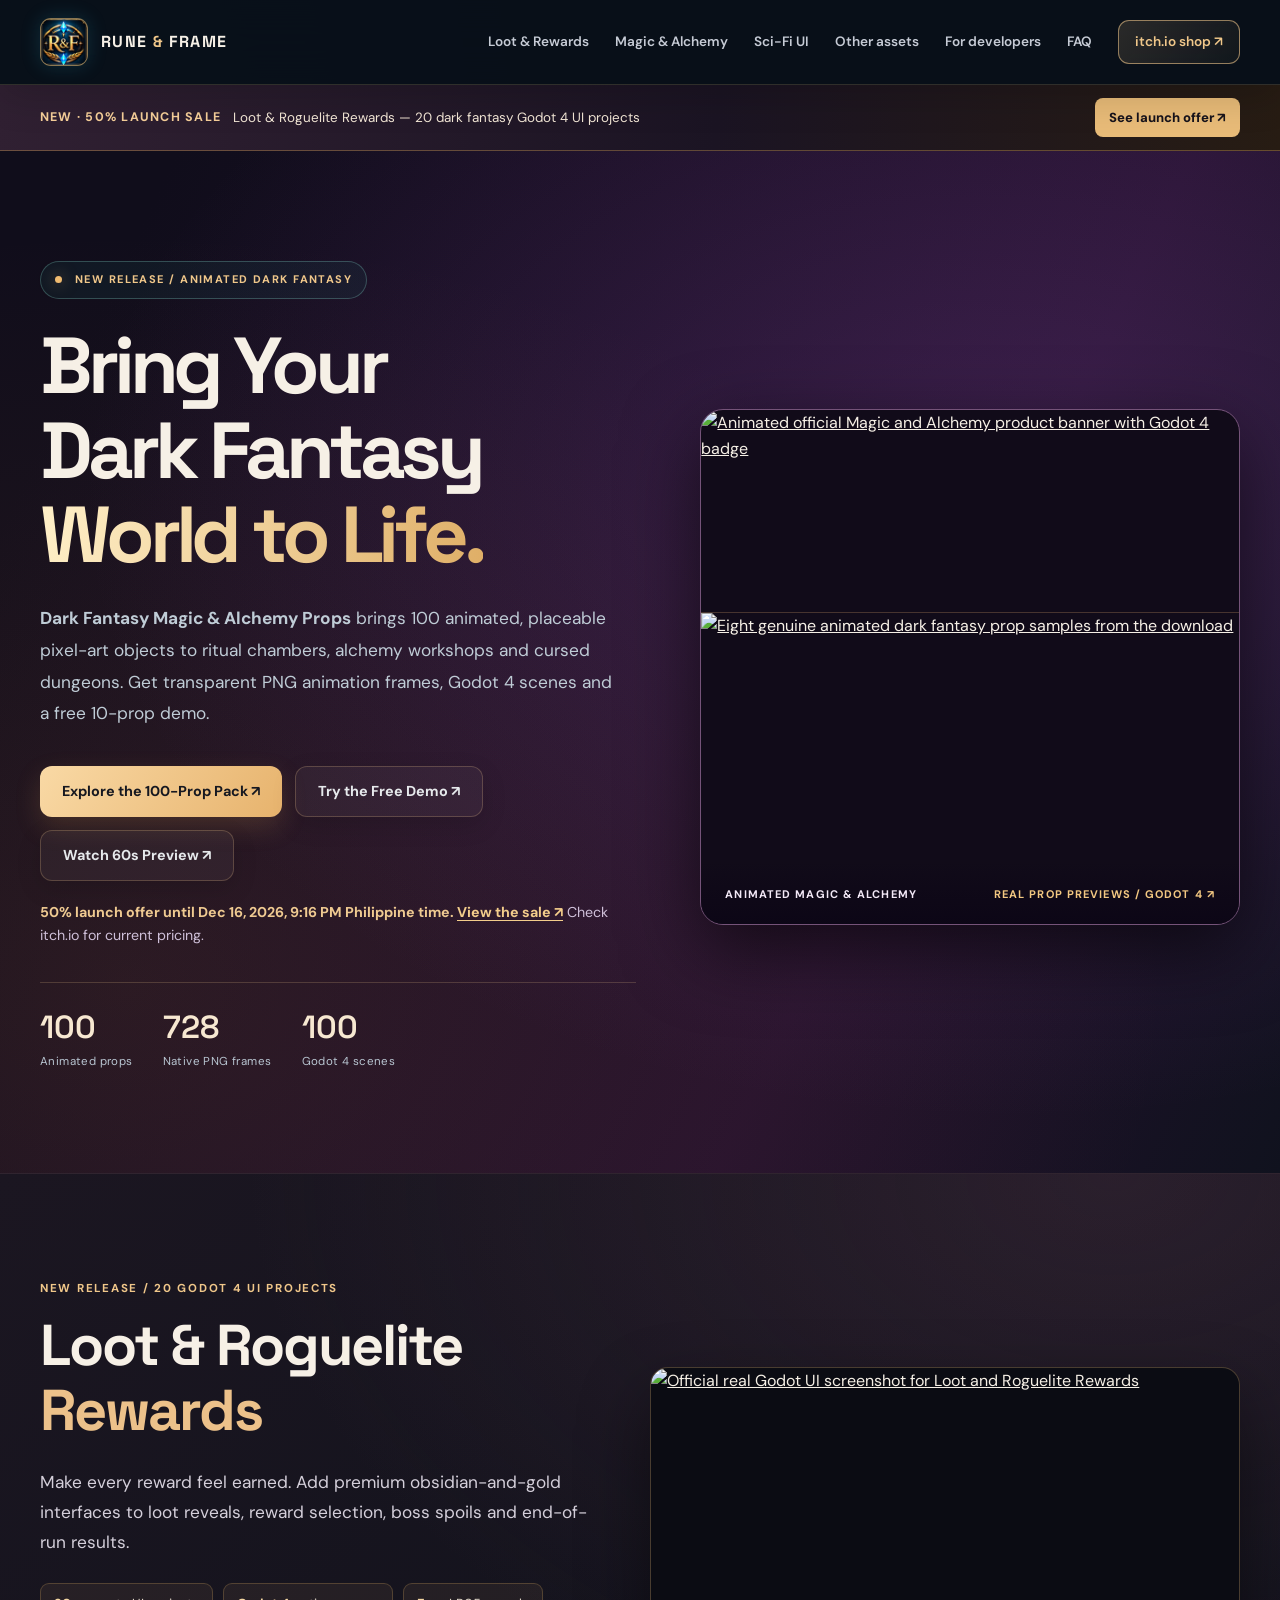
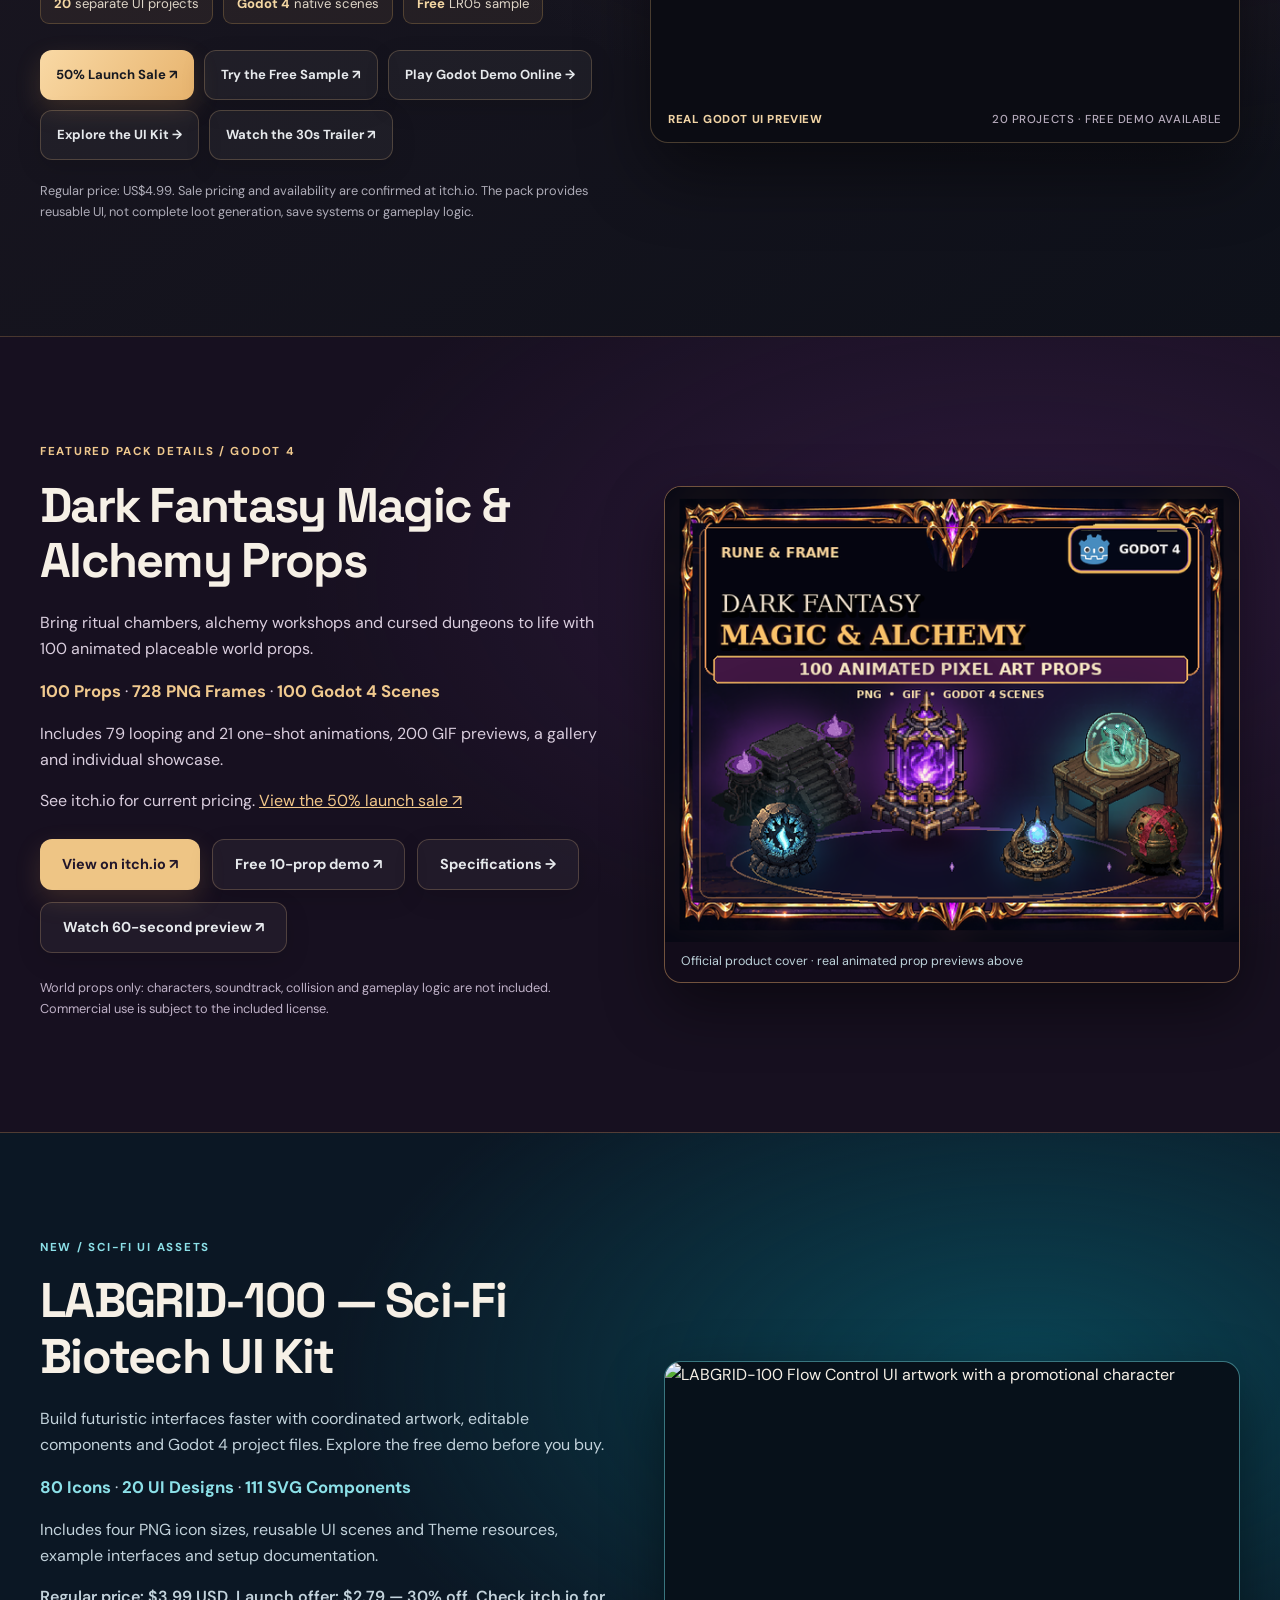
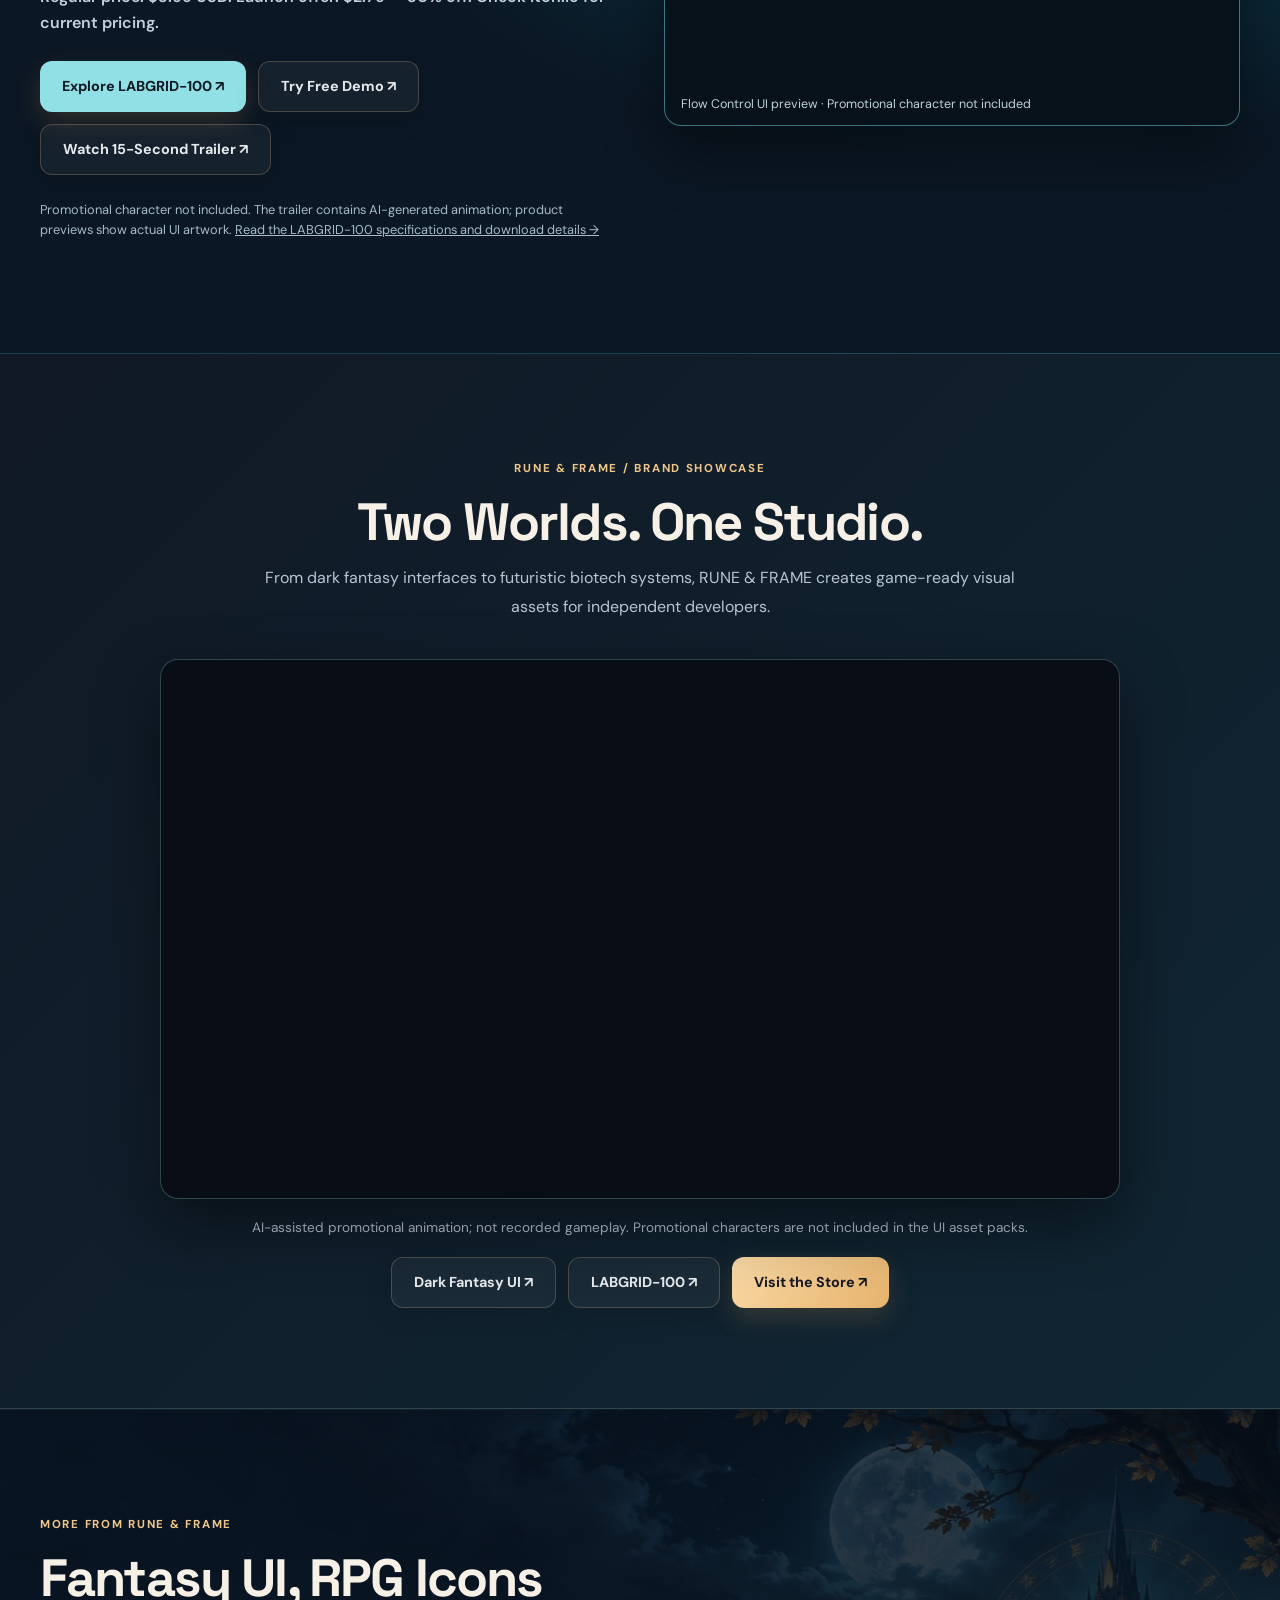
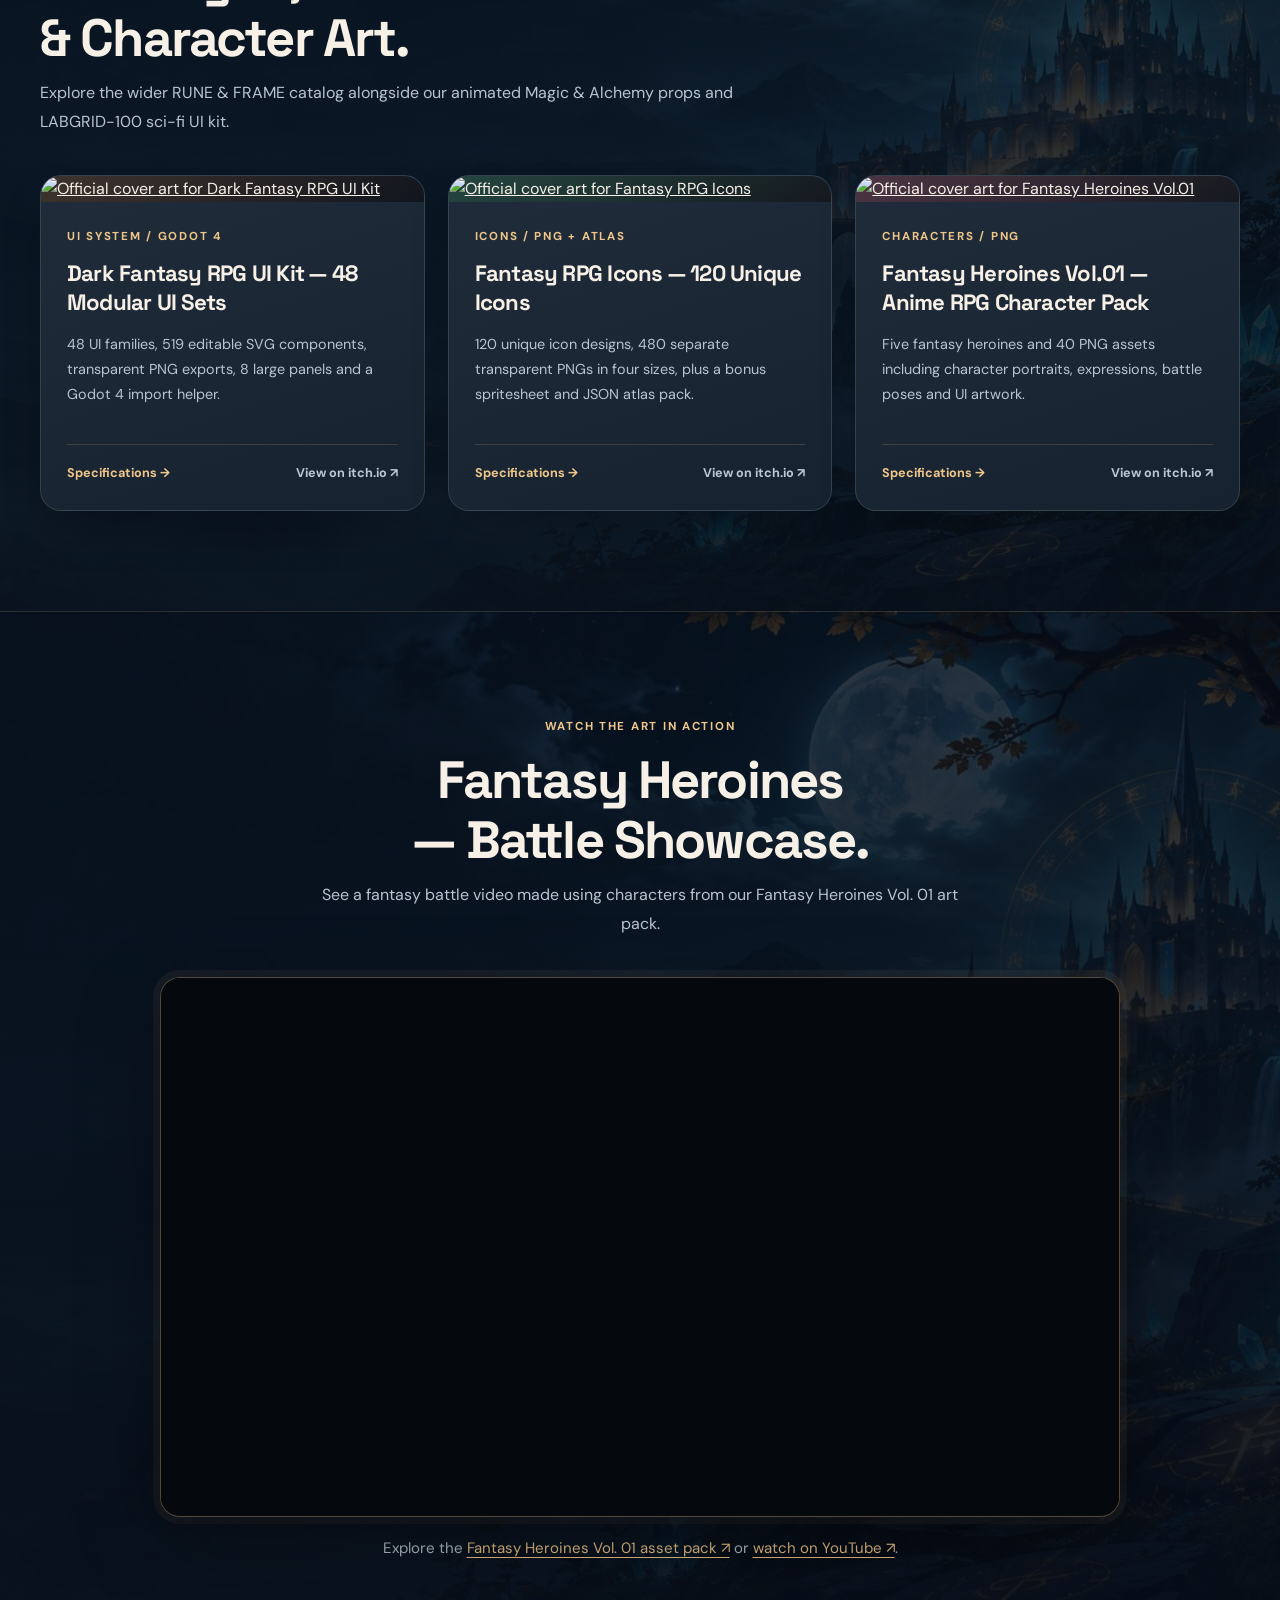
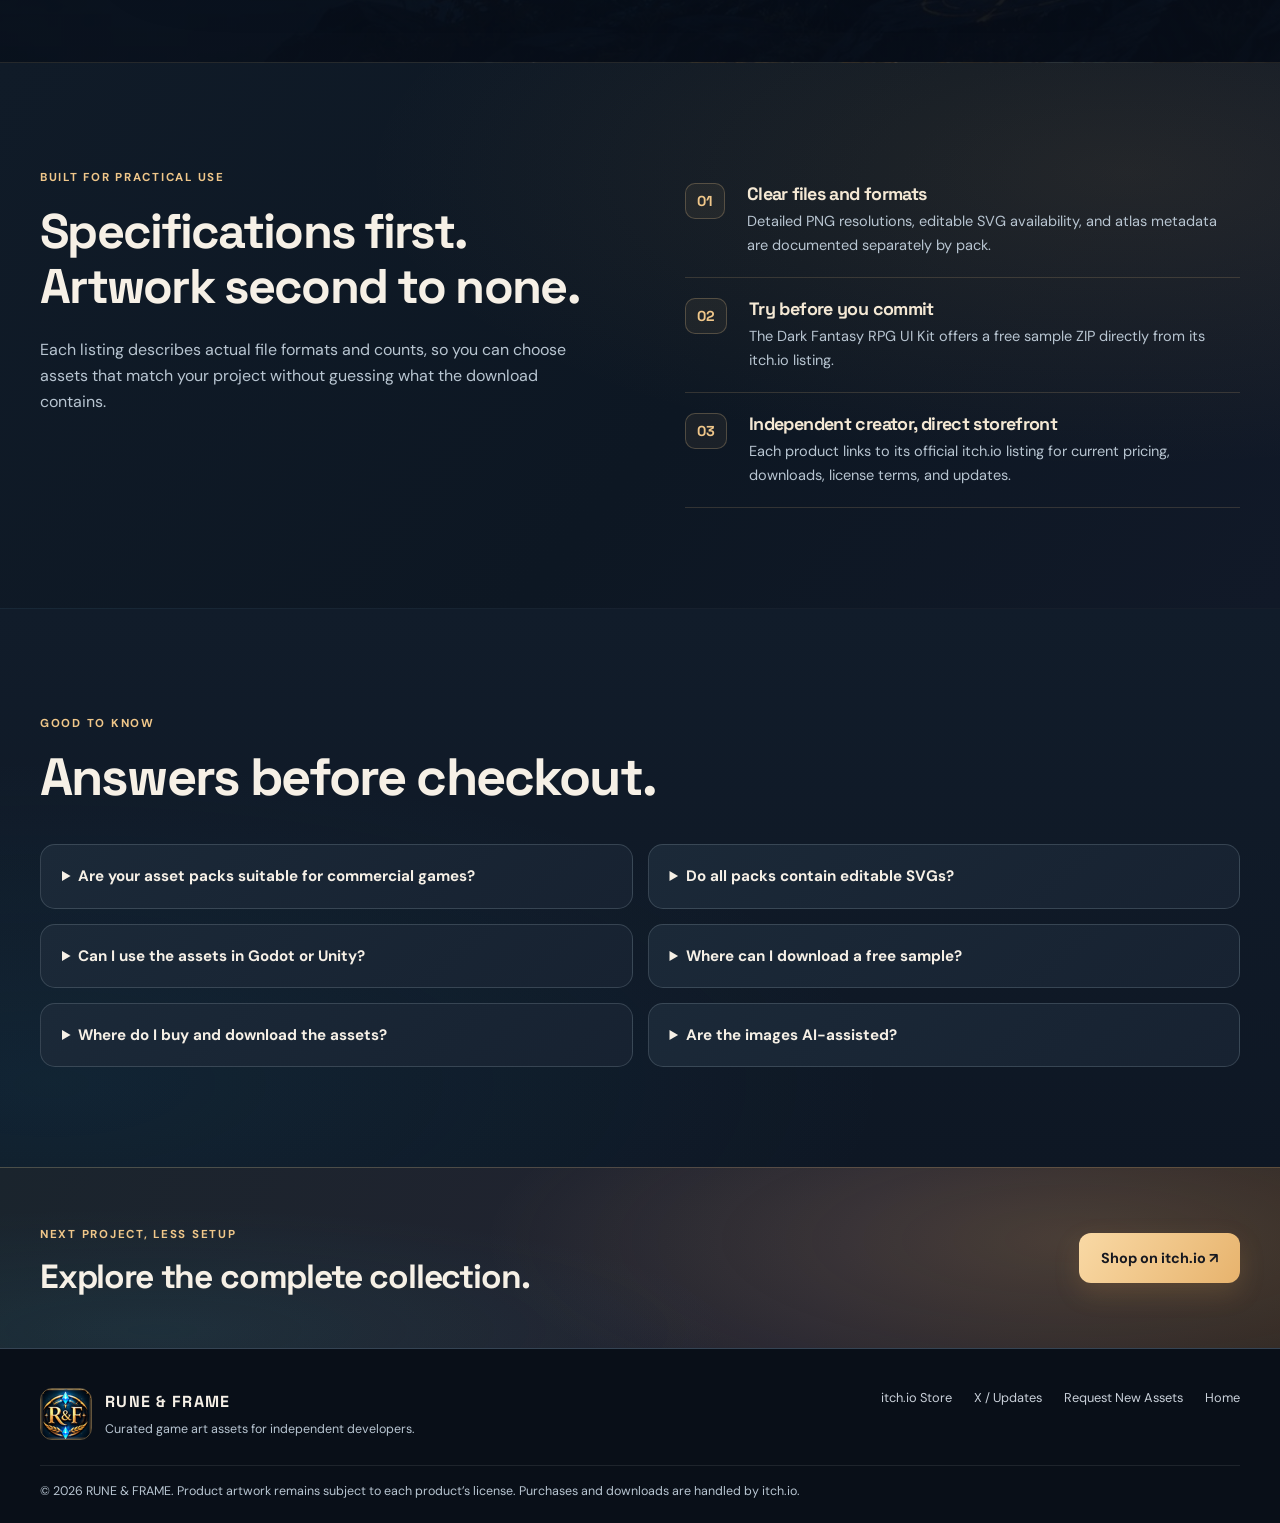
==== index.html @ 322dc7cd "Add playable LR05 Godot web demo CTA to brand homepage" ====
<!doctype html><html lang="en"><head><meta charset="utf-8"><meta name="viewport" content="width=device-width,initial-scale=1"><meta name="theme-color" content="#10131b"><meta name="color-scheme" content="dark"><title>Animated Dark Fantasy Props &amp; Game Assets | RUNE &amp; FRAME</title><meta name="description" content="Explore 100 animated dark fantasy props, Godot 4 scenes, sci-fi UI, RPG icons and character art from RUNE &amp; FRAME."><meta name="robots" content="index,follow,max-image-preview:large"><link rel="canonical" href="https://s902901126-sudo.github.io/rune-and-frame-site/"><link rel="icon" href="assets/rune-frame-brand-logo.png" type="image/png"><meta property="og:type" content="website"><meta property="og:site_name" content="RUNE &amp; FRAME"><meta property="og:title" content="Animated Dark Fantasy Props &amp; Game Assets | RUNE &amp; FRAME"><meta property="og:description" content="Explore 100 animated dark fantasy props, Godot 4 scenes, sci-fi UI, RPG icons and character art from RUNE &amp; FRAME."><meta property="og:url" content="https://s902901126-sudo.github.io/rune-and-frame-site/"><meta property="og:image" content="https://s902901126-sudo.github.io/rune-and-frame-site/assets/dfma100-cover.png"><meta name="twitter:card" content="summary_large_image"><link rel="stylesheet" href="style.css?v=20261113-labgrid-v7"><script type="application/ld+json">{"@context":"https://schema.org","@type":"CollectionPage","name":"RUNE & FRAME — Game Assets for Indie Developers","url":"https://s902901126-sudo.github.io/rune-and-frame-site/","description":"Animated dark fantasy props, sci-fi and fantasy UI, RPG icons and character art for indie game developers.","mainEntity":{"@type":"ItemList","itemListElement":[{"@type":"ListItem","position":1,"name":"Dark Fantasy Magic & Alchemy Props — 100 Animated Pixel Art Assets","url":"https://andy0327.itch.io/dark-fantasy-magic-alchemy-props"},{"@type":"ListItem","position":2,"name":"LABGRID-100 — Sci-Fi Biotech UI Kit","url":"https://andy0327.itch.io/sci-fi-biotech-ui-kit"},{"@type":"ListItem","position":3,"name":"Dark Fantasy RPG UI Kit — 48 Modular UI Sets","url":"https://andy0327.itch.io/dark-fantasy-rpg-ui-kit"},{"@type":"ListItem","position":4,"name":"Fantasy RPG Icons — 120 Unique Icons","url":"https://andy0327.itch.io/fantasy-rpg-120-icons"},{"@type":"ListItem","position":5,"name":"Fantasy Heroines Vol.01 — Anime RPG Character Pack","url":"https://andy0327.itch.io/fantasy-heroines-vol-01"},{"@type":"ListItem","position":6,"name":"Loot & Roguelite Rewards — Native Godot 4 UI Kit","url":"https://andy0327.itch.io/loot-roguelite-rewards"}]},"publisher":{"@type":"Organization","name":"RUNE & FRAME","url":"https://andy0327.itch.io/"}}</script><style>
/* RUNE FRAME MOBILE AND ILLUSTRATION INLINE PATCH V6 */
.hero{background-image:linear-gradient(90deg,rgba(6,12,22,.67),rgba(6,12,22,.32) 65%,rgba(6,12,22,.08)),url("assets/fantasy-castle-hero.jpg")!important;background-position:center center!important;background-size:cover!important;background-repeat:no-repeat!important}
.hero::before,.hero::after{display:none!important}
.products{background-image:linear-gradient(180deg,rgba(8,16,27,.80),rgba(8,16,27,.91)),url("assets/fantasy-castle-hero.jpg")!important;background-position:70% center!important;background-size:cover!important}
.showcase{background-image:linear-gradient(180deg,rgba(7,13,24,.81),rgba(7,13,24,.94)),url("assets/fantasy-castle-hero.jpg")!important;background-size:cover!important}
.hero-art{min-height:0!important}
.hero-art img{width:100%!important;height:auto!important;object-fit:contain!important;aspect-ratio:3/1!important}
.product-visual{aspect-ratio:auto!important}
.product-visual img{width:100%!important;height:auto!important;aspect-ratio:auto!important;object-fit:contain!important}
.product-card:hover .product-visual img{transform:none!important}
@media (max-width:1100px),(hover:none) and (pointer:coarse){
 .hero-grid,.utility-grid,.product-hero{grid-template-columns:minmax(0,1fr)!important}
 .product-grid{grid-template-columns:minmax(0,1fr)!important;max-width:750px;margin-inline:auto}
 .product-card:last-child{grid-column:auto!important}
 .hero-art{width:100%;max-width:750px;justify-self:center}
 .hero{padding:52px 0 65px!important;min-height:0!important;background-image:linear-gradient(180deg,rgba(6,12,22,.39),rgba(6,12,22,.75)),url("assets/fantasy-castle-hero.jpg")!important;background-position:68% 35%!important}
 .hero h1{font-size:clamp(2.6rem,7vw,4rem)!important}
 .hero-art img{height:auto!important}
 .topbar-inner{flex-direction:column;align-items:stretch;gap:10px;min-height:0;padding:12px 0}
 .topbar nav{display:flex;flex-wrap:wrap;justify-content:flex-start;gap:8px 14px}
 .section{padding:66px 0!important}
 .faq-grid{grid-template-columns:1fr!important}
 .product-visual img{height:auto!important}
}
@media(max-width:500px){
 .hero h1{font-size:clamp(2.4rem,10vw,3.4rem)!important}
 .hero-actions .btn{flex:1 1 100%}
 .hero-numbers{flex-wrap:wrap;gap:15px}
 .hero-art-caption{font-size:.59rem;padding:12px}
}

/* LABGRID-100 launch showcase */
.labgrid{background:radial-gradient(ellipse at 80% 30%,#0a4555 0,transparent 48%),#0b1724;border-bottom:1px solid #45c6d33b}.labgrid-grid{display:grid;grid-template-columns:minmax(0,1fr) minmax(0,1fr);align-items:center;gap:48px}.labgrid h2{margin:15px 0 22px}.labgrid p{color:#c2d2db}.labgrid .eyebrow,.labgrid-stats strong{color:#8ce0e8}.labgrid-stats{font-size:1.05rem}.labgrid-actions{display:flex;gap:12px;flex-wrap:wrap;margin:25px 0}.labgrid .primary{background:#91e0e6;color:#0b1821}.labgrid-art{margin:0;border:1px solid #60d6e05c;border-radius:17px;overflow:hidden;background:#07111a;box-shadow:0 24px 60px #0007}.labgrid-art img{width:100%;height:auto}.labgrid-art figcaption{padding:10px 16px;color:#bdd2da;font-size:.78rem}.labgrid .labgrid-note{font-size:.8rem;color:#a5bbc6}.labgrid-price{font-weight:600}@media(max-width:800px){.labgrid-grid{grid-template-columns:minmax(0,1fr);gap:25px}.labgrid-actions .btn{flex:1 1 190px}}


.brand-trailer{background:linear-gradient(135deg,#101925,#102633);border-bottom:1px solid rgba(140,224,210,.22)}.brand-trailer .section-heading{margin-left:auto;margin-right:auto;text-align:center}.brand-trailer-video{position:relative;max-width:960px;margin:auto;aspect-ratio:16/9;background:#080d16;border:1px solid #81cbd04d;border-radius:18px;overflow:hidden;box-shadow:0 24px 65px #0007}.brand-trailer-video iframe{position:absolute;inset:0;width:100%;height:100%;border:0}.brand-trailer-note{color:var(--muted);font-size:.85rem;text-align:center;margin:18px auto}.brand-trailer-links{display:flex;flex-wrap:wrap;justify-content:center;gap:12px}@media(max-width:500px){.brand-trailer-links .btn{flex:1 1 100%}}

/* DFMA100 FEATURED HERO – use verified, animated product imagery; keep LABGRID section intact. */
.hero.hero-magic{background-color:#150e22!important;background-image:radial-gradient(ellipse at 79% 34%,rgba(140,77,174,.25),transparent 65%),radial-gradient(ellipse at 10% 82%,rgba(164,94,45,.15),transparent 64%),linear-gradient(115deg,#100d1b 10%,#24112e 68%,#10121e)!important;background-size:auto!important;background-position:center!important}
.hero.hero-magic .hero-kicker{color:#f0c78a;letter-spacing:.13em}
.hero.hero-magic .status-dot{background:#f0bb70;box-shadow:0 0 15px #edb46d8c}
.hero.hero-magic h1 span{color:#f2c990;background:linear-gradient(100deg,#fff0c9,#dfae66);-webkit-background-clip:text;background-clip:text;-webkit-text-fill-color:transparent}
.hero.hero-magic .hero-art{background:#110b19;border-color:#755379;min-height:0!important;box-shadow:0 25px 75px #0009}
.hero.hero-magic .hero-art img{width:100%!important;height:auto!important;object-fit:contain!important;display:block}
.hero.hero-magic .hero-art-stack{display:flex;flex-direction:column}
.hero.hero-magic .hero-art img.hero-banner{aspect-ratio:8/3!important}
.hero.hero-magic .hero-art img.hero-real-sample{aspect-ratio:1440/835!important;border-top:1px solid rgba(231,175,112,.25)}
.hero.hero-magic .hero-art-caption{background:linear-gradient(transparent,rgba(12,6,22,.94));color:#f3e9f7}
.hero.hero-magic .hero-art-caption span{color:#f3c882}
.hero.hero-magic .hero-numbers strong{color:#f7e8d1}
.hero.hero-magic .hero-sale-line{font-size:.89rem;color:#cfc0d9;line-height:1.6;margin-top:-10px}
.hero.hero-magic .hero-sale-line a{color:#f3cd8b;text-underline-offset:3px}
.dfma-sale-highlight{color:#efca91;font-weight:700}
[data-dfma-sale][hidden]{display:none!important}
#magic-alchemy{background:radial-gradient(ellipse at 80% 30%,rgba(99,46,128,.28),transparent 50%),#171020;border-bottom:1px solid rgba(213,161,98,.3)}
#magic-alchemy .eyebrow,#magic-alchemy .labgrid-stats strong{color:#f0c98e}
#magic-alchemy p{color:#d9cddd}
#magic-alchemy .primary{background:#eec585;color:#21162a}
#magic-alchemy .labgrid-art{border-color:rgba(221,163,102,.47);background:#120c1a}
#magic-alchemy .labgrid-note{color:#bfb1c7}
#magic-alchemy a:not(.btn){color:#f2c78a}
@media(max-width:500px){.hero.hero-magic .hero-art-caption{display:block;font-size:.62rem}.hero.hero-magic .hero-art-caption span{display:block;margin-top:3px}.hero.hero-magic .hero-sale-line{margin-top:0}}

/* LR launch feature (2026-11-18) — scoped to preserve existing product sections. */
.lr-launch-strip{background:linear-gradient(95deg,#302032,#1b1423 56%,#271c13);border-bottom:1px solid #bc8b5070}
.lr-launch-inner{display:flex;justify-content:space-between;align-items:center;gap:18px;padding-block:13px;color:#f4e8d7}
.lr-launch-inner>div{display:flex;flex-wrap:wrap;align-items:center;gap:12px}
.lr-launch-inner strong{color:#f7d09a;font-size:.78rem;letter-spacing:.1em}
.lr-launch-inner span{font-size:.84rem}
.lr-launch-inner>a{display:inline-flex;white-space:nowrap;text-decoration:none;background:#e8bb78;color:#17131b;font-weight:800;font-size:.82rem;padding:9px 14px;border-radius:8px}
.lr-launch-inner>a:hover{background:#ffd39a}
.lr-feature{background:radial-gradient(ellipse at 87% 0,#56364a55,transparent 55%),linear-gradient(145deg,#1b1621,#0e111a);border-bottom:1px solid #a47a4d55}
.lr-feature-grid{display:grid;grid-template-columns:minmax(0,1fr) minmax(0,1.06fr);gap:54px;align-items:center}
.lr-feature h2{margin:13px 0 23px;font-size:clamp(2.3rem,4.5vw,4.3rem)}
.lr-feature h2 span{color:#ecc18a}
.lr-feature-lead{font-size:1.08rem;max-width:610px;color:#d4cfda;line-height:1.75}
.lr-feature-facts{display:flex;flex-wrap:wrap;gap:10px;margin:25px 0}
.lr-feature-facts span{padding:9px 13px;border:1px solid #bd95554d;background:#e7bb7a12;border-radius:9px;font-size:.82rem;color:#ded5c7}
.lr-feature-facts strong{color:#f4d7a3}
.lr-feature-actions{display:flex;flex-wrap:wrap;gap:10px;margin:26px 0 20px}
.lr-feature-actions .btn{font-size:.82rem;padding:12px 16px}
.lr-feature-note{font-size:.8rem;color:#aeacb8;line-height:1.7}
.lr-feature-visual{margin:0;background:#0b0c13;border-radius:18px;border:1px solid #b491635d;overflow:hidden;box-shadow:0 30px 70px #0007}
.lr-feature-visual a{display:block}
.lr-feature-visual img{width:100%;height:auto;object-fit:contain}
.lr-feature-visual figcaption{display:flex;justify-content:space-between;flex-wrap:wrap;gap:6px;padding:13px 17px;color:#f1d4a5;font-size:.72rem;letter-spacing:.05em;font-weight:800}
.lr-feature-visual figcaption span{color:#b5aabb;font-weight:500}
@media(max-width:900px){.lr-feature-grid{grid-template-columns:minmax(0,1fr);gap:30px}.lr-feature{padding:65px 0}.lr-feature-visual{max-width:760px}.lr-launch-inner{flex-wrap:wrap}.lr-launch-inner>a{margin-left:auto}}
@media(max-width:520px){.lr-feature-actions .btn{flex:1 1 100%}.lr-launch-inner>a{margin-left:0;width:100%;justify-content:center}.lr-feature h2{font-size:clamp(2.2rem,10vw,3.1rem)}}
</style></head><body><a class="skip" href="#main">Skip to content</a><header class="topbar"><div class="shell topbar-inner"><a href="./" class="brand" aria-label="RUNE & FRAME home"><img class="brand-logo" src="assets/rune-frame-brand-logo.png" width="48" height="48" alt="" aria-hidden="true" decoding="async"><span class="brand-name">RUNE <em>&</em> FRAME</span></a><nav aria-label="Main navigation"><a href="#loot-rewards">Loot &amp; Rewards</a><a href="#magic-alchemy">Magic &amp; Alchemy</a><a href="#labgrid">Sci-Fi UI</a><a href="#products">Other assets</a><a href="#why">For developers</a><a href="#faq">FAQ</a><a class="nav-shop" href="https://andy0327.itch.io/" target="_blank" rel="noopener noreferrer">itch.io shop <span aria-hidden="true">↗</span></a></nav></div></header><aside class="lr-launch-strip" aria-label="Loot and Roguelite Rewards launch promotion"><div class="shell lr-launch-inner"><div><strong>NEW · 50% LAUNCH SALE</strong><span>Loot &amp; Roguelite Rewards — 20 dark fantasy Godot 4 UI projects</span></div><a href="https://itch.io/s/220906/loot-roguelite-rewards-50-launch-sale" target="_blank" rel="noopener noreferrer">See launch offer ↗</a></div></aside>
<main id="main"><section class="hero hero-magic" id="featured" aria-labelledby="hero-title"><div class="shell hero-grid"><div class="hero-copy"><div class="hero-kicker"><span class="status-dot"></span> NEW RELEASE / ANIMATED DARK FANTASY</div><h1 id="hero-title">Bring Your Dark Fantasy<br><span>World to Life.</span></h1><p><strong>Dark Fantasy Magic &amp; Alchemy Props</strong> brings 100 animated, placeable pixel-art objects to ritual chambers, alchemy workshops and cursed dungeons. Get transparent PNG animation frames, Godot 4 scenes and a free 10-prop demo.</p><div class="hero-actions"><a class="btn primary" href="https://andy0327.itch.io/dark-fantasy-magic-alchemy-props">Explore the 100-Prop Pack ↗</a><a class="btn ghost" href="https://andy0327.itch.io/dark-fantasy-magic-alchemy-props#demo">Try the Free Demo ↗</a><a class="btn ghost" href="https://www.youtube.com/shorts/tUbl7zFExWA">Watch 60s Preview ↗</a></div><p class="hero-sale-line"><span class="dfma-sale-highlight" data-dfma-sale hidden>50% launch offer until Dec 16, 2026, 9:16 PM Philippine time. <a href="https://itch.io/s/218341/dark-fantasy-magic-alchemy-props-50-launch-sale">View the sale ↗</a></span> Check itch.io for current pricing.</p><div class="hero-numbers"><div><strong>100</strong><small>Animated props</small></div><div><strong>728</strong><small>Native PNG frames</small></div><div><strong>100</strong><small>Godot 4 scenes</small></div></div></div><a class="hero-art" href="products/dark-fantasy-magic-alchemy.html" aria-label="See details for Dark Fantasy Magic and Alchemy Props"><div class="hero-magic-art-stack"><img class="hero-banner" src="https://img.itch.zone/aW1nLzMyMzc5MDM2LmdpZg==/original/Y%2FGPe0.gif" width="1600" height="600" alt="Animated official Magic and Alchemy product banner with Godot 4 badge" fetchpriority="high"><img class="hero-real-sample" src="https://img.itch.zone/aW1hZ2UvNTM4MDE3Ni8zMjM3ODk3MS5naWY=/original/5j9Prb.gif" width="1440" height="835" alt="Eight genuine animated dark fantasy prop samples from the download" loading="eager"></div><span class="hero-art-caption">ANIMATED MAGIC &amp; ALCHEMY <span>REAL PROP PREVIEWS / GODOT 4 ↗</span></span></a></div></section>

<section class="section lr-feature" id="loot-rewards" aria-labelledby="lr-title">
<div class="shell lr-feature-grid">
<div class="lr-feature-copy">
<span class="eyebrow">NEW RELEASE / 20 GODOT 4 UI PROJECTS</span>
<h2 id="lr-title">Loot &amp; Roguelite <span>Rewards</span></h2>
<p class="lr-feature-lead">Make every reward feel earned. Add premium obsidian-and-gold interfaces to loot reveals, reward selection, boss spoils and end-of-run results.</p>
<div class="lr-feature-facts"><span><strong>20</strong> separate UI projects</span><span><strong>Godot 4</strong> native scenes</span><span><strong>Free</strong> LR05 sample</span></div>
<div class="lr-feature-actions">
<a class="btn primary" href="https://itch.io/s/220906/loot-roguelite-rewards-50-launch-sale" target="_blank" rel="noopener noreferrer">50% Launch Sale ↗</a>
<a class="btn ghost" href="https://andy0327.itch.io/loot-roguelite-rewards" target="_blank" rel="noopener noreferrer">Try the Free Sample ↗</a><a class="btn ghost" href="demo/loot-roguelite-rewards/" aria-label="Play actual Godot 4 LR05 interactive web demo">Play Godot Demo Online →</a>
<a class="btn ghost" href="products/loot-roguelite-rewards.html">Explore the UI Kit →</a>
<a class="btn ghost" href="https://www.youtube.com/shorts/9wYKs1iqCKk" target="_blank" rel="noopener noreferrer">Watch the 30s Trailer ↗</a>
</div>
<p class="lr-feature-note">Regular price: US$4.99. Sale pricing and availability are confirmed at itch.io. The pack provides reusable UI, not complete loot generation, save systems or gameplay logic.</p>
</div>
<figure class="lr-feature-visual">
<a href="products/loot-roguelite-rewards.html" aria-label="Explore Loot and Roguelite Rewards details">
<img src="https://img.itch.zone/aW1hZ2UvNTM5NDUwNS8zMjQ4NTUyNS5wbmc=/original/UD5GiL.png" width="1280" height="720" loading="lazy" alt="Official real Godot UI screenshot for Loot and Roguelite Rewards">
</a><figcaption>REAL GODOT UI PREVIEW <span>20 PROJECTS · FREE DEMO AVAILABLE</span></figcaption>
</figure>
</div>
</section>
<section class="section labgrid" id="magic-alchemy" aria-labelledby="magic-alchemy-title"><div class="shell labgrid-grid"><div class="labgrid-copy"><span class="eyebrow">FEATURED PACK DETAILS / GODOT 4</span><h2 id="magic-alchemy-title">Dark Fantasy Magic &amp; Alchemy Props</h2><p>Bring ritual chambers, alchemy workshops and cursed dungeons to life with 100 animated placeable world props.</p><p class="labgrid-stats"><strong>100 Props</strong> · <strong>728 PNG Frames</strong> · <strong>100 Godot 4 Scenes</strong></p><p>Includes 79 looping and 21 one-shot animations, 200 GIF previews, a gallery and individual showcase.</p><p>See itch.io for current pricing. <a data-dfma-sale hidden href="https://itch.io/s/218341/dark-fantasy-magic-alchemy-props-50-launch-sale">View the 50% launch sale ↗</a></p><div class="labgrid-actions"><a class="btn primary" href="https://andy0327.itch.io/dark-fantasy-magic-alchemy-props">View on itch.io ↗</a><a class="btn ghost" href="https://andy0327.itch.io/dark-fantasy-magic-alchemy-props#demo">Free 10-prop demo ↗</a><a class="btn ghost" href="products/dark-fantasy-magic-alchemy.html">Specifications →</a><a class="btn ghost" href="https://www.youtube.com/watch?v=tUbl7zFExWA">Watch 60-second preview ↗</a></div><p class="labgrid-note">World props only: characters, soundtrack, collision and gameplay logic are not included. Commercial use is subject to the included license.</p></div><figure class="labgrid-art"><img loading="lazy" src="assets/dfma100-cover.png" width="630" height="500" alt="Official Dark Fantasy Magic and Alchemy Props product cover"><figcaption>Official product cover · real animated prop previews above</figcaption></figure></div></section>

<script>/* DFMA100 50% launch offer ends 2026-12-16 21:16 Asia/Manila. Never show an expired offer. */(function(){if(Date.now()<Date.parse('2026-12-16T13:16:00Z'))document.querySelectorAll('[data-dfma-sale]').forEach(function(el){el.hidden=false;});})();</script>
<section class="section labgrid" id="labgrid" aria-labelledby="labgrid-title"><div class="shell labgrid-grid"><div class="labgrid-copy"><span class="eyebrow">NEW / SCI-FI UI ASSETS</span><h2 id="labgrid-title">LABGRID-100 — Sci-Fi Biotech UI Kit</h2><p>Build futuristic interfaces faster with coordinated artwork, editable components and Godot 4 project files. Explore the free demo before you buy.</p><p class="labgrid-stats"><strong>80 Icons</strong> · <strong>20 UI Designs</strong> · <strong>111 SVG Components</strong></p><p>Includes four PNG icon sizes, reusable UI scenes and Theme resources, example interfaces and setup documentation.</p><p class="labgrid-price">Regular price: $3.99 USD. <span id="labgrid-offer" hidden></span> Check itch.io for current pricing.</p><div class="labgrid-actions"><a class="btn primary" href="https://andy0327.itch.io/sci-fi-biotech-ui-kit" target="_blank" rel="noopener noreferrer">Explore LABGRID-100 ↗</a><a class="btn ghost" href="https://andy0327.itch.io/sci-fi-biotech-ui-kit" target="_blank" rel="noopener noreferrer">Try Free Demo ↗</a><a class="btn ghost" href="https://youtu.be/tesOslS76bw" target="_blank" rel="noopener noreferrer">Watch 15-Second Trailer ↗</a></div><p class="labgrid-note">Promotional character not included. The trailer contains AI-generated animation; product previews show actual UI artwork. <a href="products/sci-fi-biotech-ui.html">Read the LABGRID-100 specifications and download details →</a></p></div><figure class="labgrid-art"><img loading="lazy" src="https://img.itch.zone/aW1hZ2UvNTMzMjkyMy8zMjA5NzAyNi5wbmc=/original/z1xemW.png" alt="LABGRID-100 Flow Control UI artwork with a promotional character" width="1672" height="941"><figcaption>Flow Control UI preview · Promotional character not included</figcaption></figure></div></section>
<script>if(Date.now() >= Date.parse('2026-11-11T00:00:00Z') && Date.now() < Date.parse('2026-12-11T09:30:00Z')){const offer=document.getElementById('labgrid-offer');offer.textContent='Launch offer: $2.79 — 30% off. ';offer.hidden=false;}</script>
<section class="section brand-trailer" id="brand-trailer" aria-labelledby="brand-trailer-title"><div class="shell"><div class="section-heading"><span class="eyebrow">RUNE &amp; FRAME / BRAND SHOWCASE</span><h2 id="brand-trailer-title">Two Worlds. One Studio.</h2><p>From dark fantasy interfaces to futuristic biotech systems, RUNE &amp; FRAME creates game-ready visual assets for independent developers.</p></div><div class="brand-trailer-video"><iframe title="RUNE &amp; FRAME — Fantasy Meets Sci-Fi brand trailer" src="https://www.youtube-nocookie.com/embed/TDL-W3ECDE8" loading="lazy" referrerpolicy="strict-origin-when-cross-origin" allow="accelerometer; autoplay; clipboard-write; encrypted-media; gyroscope; picture-in-picture; web-share" allowfullscreen></iframe></div><p class="brand-trailer-note">AI-assisted promotional animation; not recorded gameplay. Promotional characters are not included in the UI asset packs.</p><div class="brand-trailer-links"><a class="btn ghost" href="https://andy0327.itch.io/dark-fantasy-rpg-ui-kit" target="_blank" rel="noopener noreferrer">Dark Fantasy UI ↗</a><a class="btn ghost" href="https://andy0327.itch.io/sci-fi-biotech-ui-kit" target="_blank" rel="noopener noreferrer">LABGRID-100 ↗</a><a class="btn primary" href="https://andy0327.itch.io/" target="_blank" rel="noopener noreferrer">Visit the Store ↗</a></div></div></section>
<section class="section products" id="products"><div class="shell"><div class="section-heading"><span class="eyebrow">MORE FROM RUNE &amp; FRAME</span><h2>Fantasy UI, RPG Icons &amp; Character Art.</h2><p>Explore the wider RUNE &amp; FRAME catalog alongside our animated Magic &amp; Alchemy props and LABGRID-100 sci-fi UI kit.</p></div><div class="product-grid"><article class="product-card gold"><a class="product-visual" href="products/dark-fantasy-ui.html" aria-label="Read about Dark Fantasy RPG UI Kit"><img loading="lazy" src="https://img.itch.zone/aW1nLzMxODUzMTk3LnBuZw==/original/Rd0Pov.png" alt="Official cover art for Dark Fantasy RPG UI Kit" width="640" height="360"><span class="visual-shine"></span></a><div class="product-text"><span class="eyebrow">UI SYSTEM / GODOT 4</span><h3><a href="products/dark-fantasy-ui.html">Dark Fantasy RPG UI Kit — 48 Modular UI Sets</a></h3><p>48 UI families, 519 editable SVG components, transparent PNG exports, 8 large panels and a Godot 4 import helper.</p><div class="product-actions"><a class="link-action" href="products/dark-fantasy-ui.html">Specifications <span aria-hidden="true">→</span></a><a class="link-secondary" href="https://andy0327.itch.io/dark-fantasy-rpg-ui-kit" target="_blank" rel="noopener noreferrer">View on itch.io ↗</a></div></div></article><article class="product-card teal"><a class="product-visual" href="products/fantasy-rpg-icons.html" aria-label="Read about Fantasy RPG Icons"><img loading="lazy" src="https://img.itch.zone/aW1nLzMxODA0NDY4LnBuZw==/original/d2bNH0.png" alt="Official cover art for Fantasy RPG Icons" width="640" height="360"><span class="visual-shine"></span></a><div class="product-text"><span class="eyebrow">ICONS / PNG + ATLAS</span><h3><a href="products/fantasy-rpg-icons.html">Fantasy RPG Icons — 120 Unique Icons</a></h3><p>120 unique icon designs, 480 separate transparent PNGs in four sizes, plus a bonus spritesheet and JSON atlas pack.</p><div class="product-actions"><a class="link-action" href="products/fantasy-rpg-icons.html">Specifications <span aria-hidden="true">→</span></a><a class="link-secondary" href="https://andy0327.itch.io/fantasy-rpg-120-icons" target="_blank" rel="noopener noreferrer">View on itch.io ↗</a></div></div></article><article class="product-card rose"><a class="product-visual" href="products/fantasy-heroines.html" aria-label="Read about Fantasy Heroines Vol.01"><img loading="lazy" src="https://img.itch.zone/aW1nLzMxOTM4NDEyLmpwZw==/original/Qi82A2.jpg" alt="Official cover art for Fantasy Heroines Vol.01" width="640" height="360"><span class="visual-shine"></span></a><div class="product-text"><span class="eyebrow">CHARACTERS / PNG</span><h3><a href="products/fantasy-heroines.html">Fantasy Heroines Vol.01 — Anime RPG Character Pack</a></h3><p>Five fantasy heroines and 40 PNG assets including character portraits, expressions, battle poses and UI artwork.</p><div class="product-actions"><a class="link-action" href="products/fantasy-heroines.html">Specifications <span aria-hidden="true">→</span></a><a class="link-secondary" href="https://andy0327.itch.io/fantasy-heroines-vol-01" target="_blank" rel="noopener noreferrer">View on itch.io ↗</a></div></div></article></div></div></section>

<section class="section showcase" id="showcase" aria-labelledby="showcase-title"><div class="shell"><div class="section-heading"><span class="eyebrow">WATCH THE ART IN ACTION</span><h2 id="showcase-title">Fantasy Heroines — Battle Showcase.</h2><p>See a fantasy battle video made using characters from our Fantasy Heroines Vol. 01 art pack.</p></div><div style="max-width:960px;margin:0 auto"><div style="position:relative;width:100%;aspect-ratio:16/9;overflow:hidden;border-radius:16px;background:#080a10;border:1px solid rgba(255,255,255,.14)"><iframe title="Fantasy Heroines Vol. 01 — Battle Showcase" src="https://www.youtube-nocookie.com/embed/TfYPxeI3Cck" loading="lazy" referrerpolicy="strict-origin-when-cross-origin" allow="accelerometer; autoplay; clipboard-write; encrypted-media; gyroscope; picture-in-picture; web-share" allowfullscreen style="position:absolute;inset:0;width:100%;height:100%;border:0"></iframe></div><p style="text-align:center;margin:18px auto 0">Explore the <a href="https://andy0327.itch.io/fantasy-heroines-vol-01" target="_blank" rel="noopener noreferrer">Fantasy Heroines Vol. 01 asset pack ↗</a> or <a href="https://www.youtube.com/watch?v=TfYPxeI3Cck" target="_blank" rel="noopener noreferrer">watch on YouTube ↗</a>.</p></div></div></section>
<section class="section utility" id="why"><div class="shell utility-grid"><div><span class="eyebrow">BUILT FOR PRACTICAL USE</span><h2>Specifications first.<br>Artwork second to none.</h2><p>Each listing describes actual file formats and counts, so you can choose assets that match your project without guessing what the download contains.</p></div><div class="utility-points"><article><span>01</span><div><h3>Clear files and formats</h3><p>Detailed PNG resolutions, editable SVG availability, and atlas metadata are documented separately by pack.</p></div></article><article><span>02</span><div><h3>Try before you commit</h3><p>The Dark Fantasy RPG UI Kit offers a free sample ZIP directly from its itch.io listing.</p></div></article><article><span>03</span><div><h3>Independent creator, direct storefront</h3><p>Each product links to its official itch.io listing for current pricing, downloads, license terms, and updates.</p></div></article></div></div></section>
<section class="section faq" id="faq"><div class="shell"><div class="section-heading"><span class="eyebrow">GOOD TO KNOW</span><h2>Answers before checkout.</h2></div><div class="faq-grid"><details><summary>Are your asset packs suitable for commercial games?</summary><p>The UI and icon packs allow personal and commercial use subject to their included license terms. Check each product's itch.io listing and packaged license before redistribution or inclusion in your project.</p></details><details><summary>Do all packs contain editable SVGs?</summary><p>No. The Dark Fantasy RPG UI Kit includes editable SVG components. The Fantasy RPG Icons pack includes transparent PNG icons and bonus PNG spritesheets with JSON metadata, not editable SVG/PSD sources.</p></details><details><summary>Can I use the assets in Godot or Unity?</summary><p>Standard PNG artwork can be imported into compatible game engines. The Dark Fantasy RPG UI Kit includes a Godot 4 import helper. The RPG Icons pack does not include a complete Unity or Godot project.</p></details><details><summary>Where can I download a free sample?</summary><p>Open the <a href="https://andy0327.itch.io/dark-fantasy-rpg-ui-kit" target="_blank" rel="noopener noreferrer">Dark Fantasy RPG UI Kit</a> itch.io page and find its "Download Demo" section. The sample is separate from the paid kit.</p></details><details><summary>Where do I buy and download the assets?</summary><p>Purchases and downloads take place on the official <a href="https://andy0327.itch.io/" target="_blank" rel="noopener noreferrer">RUNE &amp; FRAME itch.io store</a>. This website is a product guide, not a payment processor.</p></details><details><summary>Are the images AI-assisted?</summary><p>Asset creation involves AI-assisted artwork workflows. Review each official itch.io product listing for its specific AI disclosure and product details.</p></details></div></div></section>
<section class="bottom-cta"><div class="shell cta-wrap"><div><span class="eyebrow">NEXT PROJECT, LESS SETUP</span><h2>Explore the complete collection.</h2></div><a class="btn primary" href="https://andy0327.itch.io/" target="_blank" rel="noopener noreferrer">Shop on itch.io ↗</a></div></section></main><footer class="site-footer"><div class="shell foot-layout"><div class="footer-brand"><img class="footer-brand-logo" src="assets/rune-frame-brand-logo.png" width="52" height="52" alt="RUNE &amp; FRAME emblem" loading="lazy"><strong>RUNE &amp; FRAME</strong><p>Curated game art assets for independent developers.</p></div><div class="footer-links"><a href="https://andy0327.itch.io/" target="_blank" rel="noopener noreferrer">itch.io Store</a><a href="https://x.com/RuneAndFrame" target="_blank" rel="noopener noreferrer">X / Updates</a><a href="https://docs.google.com/forms/d/e/1FAIpQLSf0QEwL7qXO8iqDwx6BM_UU6n5BUySEif5l8Fo5z-U5pqGYqA/viewform" target="_blank" rel="noopener noreferrer">Request New Assets</a><a href="./">Home</a></div></div><div class="shell foot-legal">© 2026 RUNE &amp; FRAME. Product artwork remains subject to each product’s license. Purchases and downloads are handled by itch.io.</div></footer></body></html>
---- style.css ----
@import url('https://fonts.googleapis.com/css2?family=DM+Sans:wght@400;500;600;700&family=Space+Grotesk:wght@400;500;600;700&display=swap');
:root{color-scheme:dark;--bg:#10131b;--sub:#151a25;--panel:#1b2230;--ink:#f5f4f0;--muted:#acb6c4;--line:#323b4a;--gold:#e8bb78;--teal:#8ad4cc;--rose:#e3a2b6;--radius:18px;--shell:1200px}
*{box-sizing:border-box}html{scroll-behavior:smooth}body{background:var(--bg);color:var(--ink);margin:0;font:16px/1.6 'DM Sans',system-ui,-apple-system,sans-serif;-webkit-font-smoothing:antialiased}a{color:inherit}img{max-width:100%;height:auto;display:block}h1,h2,h3,p{margin-top:0}h1,h2,h3,.brand{font-family:'Space Grotesk',system-ui,sans-serif;letter-spacing:-.035em}h1{font-size:clamp(3.25rem,6.4vw,6.6rem);line-height:1.07}h2{font-size:clamp(2.1rem,3.8vw,3.6rem);line-height:1.14}h3{font-size:1.3rem;line-height:1.25}.shell{width:min(calc(100% - 44px),var(--shell));margin-inline:auto}.skip{position:absolute;top:-100px;left:12px;padding:12px;background:white;color:black;z-index:99}.skip:focus{top:12px}a:focus-visible,summary:focus-visible{outline:2px solid var(--gold);outline-offset:5px}.eyebrow{font-size:.72rem;font-weight:700;letter-spacing:.15em;text-transform:uppercase;color:var(--gold)}.topbar{position:sticky;top:0;z-index:20;background:#10131bea;backdrop-filter:blur(20px);border-bottom:1px solid #ffffff15}.topbar-inner{min-height:78px;display:flex;justify-content:space-between;align-items:center;gap:28px}.brand{display:flex;align-items:center;gap:13px;font-weight:700;text-decoration:none;white-space:nowrap}.brand-mark{height:37px;width:48px;display:flex;align-items:center;justify-content:center;border:1px solid #c59e65;border-radius:8px;color:var(--gold);font-size:14px;letter-spacing:-.07em}.brand-amp{font-size:.7em;opacity:.75}.brand-name{font-size:1rem;letter-spacing:.04em}.brand-name em{font-style:normal;color:var(--gold)}.topbar nav{display:flex;gap:26px;align-items:center}.topbar nav a{font-size:.85rem;text-decoration:none;color:#c6cbd5;font-weight:600}.topbar nav a:hover,.footer-links a:hover{color:var(--gold)}.topbar nav .nav-shop{border:1px solid #9c814f;padding:10px 16px;border-radius:9px;color:var(--gold)}.hero{padding:90px 0 85px;overflow:hidden;background:radial-gradient(ellipse at 78% 34%,#4c3b333d 0%,transparent 38%),radial-gradient(ellipse at 12% 5%,#174d5140 0%,transparent 30%)}.hero-grid{display:grid;grid-template-columns:1.05fr .95fr;gap:58px;align-items:center}.hero-kicker{color:var(--teal);font-size:.73rem;letter-spacing:.15em;font-weight:700}.status-dot{display:inline-block;height:7px;width:7px;background:var(--teal);border-radius:50%;margin-right:8px;box-shadow:0 0 15px #8ad4cc80}.hero h1{margin:25px 0 25px}.hero h1 span{color:var(--gold)}.hero-copy>p{max-width:565px;font-size:1.08rem;color:var(--muted)}.hero-actions{display:flex;gap:13px;flex-wrap:wrap;margin:32px 0}.btn{padding:13px 22px;border-radius:10px;text-decoration:none;display:inline-flex;justify-content:center;align-items:center;gap:16px;font-weight:700;font-size:.9rem;transition:transform .2s ease,background .2s ease}.btn:hover{transform:translateY(-3px)}.btn.primary{background:var(--gold);color:#161820}.btn.primary:hover{background:#f3cb90}.btn.ghost{border:1px solid var(--line);color:#e6e9ec;background:#ffffff05}.hero-numbers{display:flex;gap:30px;border-top:1px solid var(--line);margin-top:50px;padding-top:22px}.hero-numbers strong{display:block;font:600 1.8rem 'Space Grotesk',sans-serif;color:#fff}.hero-numbers small{font-size:.72rem;color:var(--muted)}.hero-art{position:relative;display:block;isolation:isolate;overflow:hidden;border-radius:20px;background:linear-gradient(130deg,#574333,#171b28);border:1px solid #61533f;min-height:380px;box-shadow:0 25px 75px #0006}.hero-art img{width:100%;height:390px;object-fit:cover;object-position:center}.hero-art-caption{position:absolute;bottom:0;left:0;right:0;display:flex;justify-content:space-between;gap:10px;padding:20px 22px;font-size:.7rem;font-weight:700;letter-spacing:.1em;color:#fff;background:linear-gradient(transparent,#050607ec)}.hero-art-caption span{color:var(--gold)}.section{padding:98px 0}.products{background:var(--sub);border-top:1px solid #ffffff0a;border-bottom:1px solid #ffffff0a}.section-heading{margin-bottom:38px;max-width:690px}.section-heading h2{margin:12px 0}.section-heading p{color:var(--muted)}.product-grid{display:grid;grid-template-columns:repeat(3,minmax(0,1fr));gap:21px}.product-card{background:#1b2230;border:1px solid #323948;overflow:hidden;border-radius:17px;display:flex;flex-direction:column;min-width:0;transition:transform .2s,border-color .2s}.product-card:hover{transform:translateY(-5px);border-color:#b7a388}.product-visual{position:relative;aspect-ratio:16/10;overflow:hidden;display:flex;align-items:center;justify-content:center;background:linear-gradient(145deg,#3f342e,#11151e)}.product-visual img{width:100%;height:100%;object-fit:cover;transition:transform .4s}.product-card:hover .product-visual img{transform:scale(1.04)}.product-card.teal .product-visual{background:linear-gradient(145deg,#254640,#15191f)}.product-card.rose .product-visual{background:linear-gradient(145deg,#4d3544,#15191f)}.product-text{padding:24px 25px 25px;display:flex;flex-direction:column;flex:1}.product-text h3{margin:12px 0}.product-text h3 a{text-decoration:none}.product-text h3 a:hover{color:var(--gold)}.product-text p{font-size:.9rem;color:var(--muted);flex:1}.product-actions{border-top:1px solid var(--line);margin-top:22px;padding-top:18px;display:flex;gap:12px;justify-content:space-between;align-items:center;flex-wrap:wrap}.product-actions a{text-decoration:none;font-size:.79rem;font-weight:700}.link-action{color:var(--gold)}.link-secondary{color:#bdc7d3}.utility{background:#10141d}.utility-grid{display:grid;grid-template-columns:1fr 1fr;gap:90px}.utility-grid h2{margin:15px 0 23px}.utility-grid>div>p{color:var(--muted)}.utility-points article{display:flex;align-items:start;gap:22px;padding:20px 0;border-bottom:1px solid var(--line)}.utility-points article span{color:var(--gold);font:700 .9rem 'Space Grotesk'}.utility-points article h3{font-size:1.12rem;margin-bottom:5px}.utility-points article p{color:var(--muted);font-size:.91rem;margin:0}.faq{background:var(--sub);border-top:1px solid #ffffff08}.faq-grid{display:grid;grid-template-columns:1fr 1fr;gap:12px}.faq details,.faq-stack details{border:1px solid var(--line);background:#1d2430;border-radius:12px;padding:19px 21px}.faq summary,.faq-stack summary{cursor:pointer;font-size:.95rem;font-weight:700}.faq details p,.faq-stack details p{font-size:.87rem;color:var(--muted);margin:15px 0 0}.faq details a{color:var(--gold)}details[open]{border-color:#8a745b}.bottom-cta{padding:52px 0;background:#242326;border-top:1px solid #77614660}.cta-wrap{display:flex;align-items:center;justify-content:space-between;gap:20px}.cta-wrap h2{font-size:2.1rem;margin:12px 0 0}.site-footer{border-top:1px solid var(--line);padding:39px 0 20px;background:#0b0e14}.foot-layout{display:flex;justify-content:space-between;gap:30px}.foot-layout strong{font-family:'Space Grotesk';letter-spacing:.08em}.foot-layout p,.foot-legal{color:var(--muted);font-size:.78rem}.footer-links{display:flex;gap:22px}.footer-links a{text-decoration:none;color:#cad1da;font-size:.8rem}.foot-legal{border-top:1px solid #ffffff16;margin-top:25px;padding-top:15px}.product-route{padding:44px 0 85px}.back-link{text-decoration:none;color:var(--gold);font-size:.88rem;font-weight:700}.product-hero{padding:46px 0 70px;display:grid;grid-template-columns:1fr 1fr;align-items:center;gap:48px}.product-hero h1{font-size:clamp(2.8rem,4.2vw,4.8rem);margin:22px 0}.product-lead{color:var(--muted);font-size:1.09rem;max-width:560px}.availability{font-size:.78rem;color:var(--muted)}.product-hero-image{background:#202631;border:1px solid var(--line);border-radius:20px;overflow:hidden;box-shadow:0 25px 55px #0006;min-height:250px}.product-hero-image img{width:100%;height:auto;aspect-ratio:16/10;object-fit:cover}.product-layout{display:grid;grid-template-columns:1fr 1fr;gap:24px}.spec-panel{padding:36px;border:1px solid var(--line);border-radius:17px;background:var(--sub)}.spec-panel h2{font-size:1.9rem;margin:10px 0 23px}.check-list{padding:0;list-style:none}.check-list li{padding:9px 0 9px 29px;position:relative;font-size:.94rem;color:#e2e8ed}.check-list li::before{content:'✓';position:absolute;left:0;color:var(--teal);font-weight:900}.limitations{border-top:1px solid var(--line);margin-top:25px;padding-top:21px}.limitations strong{font-size:.85rem;color:var(--gold)}.limitations p{color:var(--muted);font-size:.87rem;margin:7px 0}.faq-stack{display:grid;gap:10px}.related{padding-top:85px}.related-grid{display:grid;grid-template-columns:1fr 1fr;gap:16px}.related-item{display:grid;gap:5px;text-decoration:none;padding:25px;background:var(--panel);border:1px solid var(--line);border-radius:14px}.related-item:hover{border-color:var(--gold)}.related-item strong{font-family:'Space Grotesk';font-size:1.25rem}.related-item>span:last-child{font-size:.85rem;color:var(--gold)}
@media(max-width:1000px){.hero-grid,.utility-grid,.product-hero{gap:35px}.product-grid{grid-template-columns:repeat(2,minmax(0,1fr))}.product-card:last-child{grid-column:span 2}.hero h1{font-size:clamp(3rem,6vw,5rem)}.hero-art img{height:320px}.topbar nav{gap:13px}.topbar nav a{font-size:.79rem}}
@media(max-width:720px){.topbar-inner{flex-direction:column;align-items:stretch;padding:14px 0;gap:10px}.topbar nav{justify-content:space-between;gap:8px;flex-wrap:wrap}.topbar nav a{font-size:.74rem}.topbar nav .nav-shop{padding:6px 10px}.hero{padding:55px 0}.hero-grid,.utility-grid,.product-hero,.product-layout{grid-template-columns:1fr}.hero-art{min-height:210px}.hero-art img{height:240px}.hero-numbers{gap:22px}.section{padding:70px 0}.product-grid,.faq-grid,.related-grid{grid-template-columns:1fr}.product-card:last-child{grid-column:auto}.product-route{padding-top:24px}.product-hero{padding:38px 0}.spec-panel{padding:23px}.cta-wrap,.foot-layout{flex-direction:column;align-items:flex-start}.footer-links{flex-wrap:wrap}.cta-wrap h2{font-size:1.8rem}}
@media(prefers-reduced-motion:reduce){*,*::before,*::after{scroll-behavior:auto!important;transition:none!important;animation:none!important}}


/* RUNE & FRAME VISUAL REFRESH V2 — 2026-11-10 */
:root{--bg:#0b101a;--sub:#111b27;--panel:#182434;--ink:#f6f0e6;--muted:#b8c5d1;--line:#354454;--gold:#f0c78a;--teal:#8ce0d2;--rose:#edb2c7}
html{scroll-padding-top:105px}body{background:var(--bg);background-image:radial-gradient(circle at 8% 5%,rgba(42,109,112,.12),transparent 32%),radial-gradient(circle at 92% 20%,rgba(156,111,59,.08),transparent 35%)}::selection{background:#e8bb78;color:#10131b}
.topbar{background:rgba(9,15,24,.88);border-bottom:1px solid rgba(240,199,138,.17);box-shadow:0 12px 38px rgba(0,0,0,.16)}
.topbar-inner{min-height:84px}.brand-mark{width:47px;height:47px;background:linear-gradient(140deg,rgba(240,199,138,.15),rgba(48,91,104,.15));border-radius:13px;box-shadow:inset 0 0 0 1px rgba(240,199,138,.12),0 0 30px rgba(232,187,120,.07)}
.brand-name{letter-spacing:.085em}.topbar nav a{transition:color .18s ease}.topbar nav a:hover{color:#fff}.topbar nav .nav-shop{background:linear-gradient(125deg,rgba(240,199,138,.15),rgba(240,199,138,.045));border-color:rgba(240,199,138,.58);border-radius:11px}
.hero{position:relative;padding:110px 0 100px;background:radial-gradient(ellipse at 77% 35%,rgba(178,124,79,.18),transparent 46%),radial-gradient(ellipse at 11% 27%,rgba(28,121,123,.2),transparent 44%),linear-gradient(180deg,#101924,#0b101a);border-bottom:1px solid rgba(240,199,138,.12)}
.hero:before{content:"";position:absolute;inset:0;opacity:.11;pointer-events:none;background-image:linear-gradient(rgba(255,255,255,.08) 1px,transparent 1px),linear-gradient(90deg,rgba(255,255,255,.08) 1px,transparent 1px);background-size:58px 58px;mask-image:linear-gradient(90deg,transparent 5%,black 56%,transparent 100%)}
.hero-grid{position:relative;gap:64px}.hero-kicker{display:inline-flex;align-items:center;gap:5px;border:1px solid rgba(140,224,210,.27);background:rgba(27,93,96,.14);padding:9px 14px;border-radius:100px;font-size:.69rem;font-weight:700}
.hero h1{font-size:clamp(3.3rem,6.2vw,6.7rem);letter-spacing:-.065em;text-wrap:balance}.hero h1 span{background:linear-gradient(110deg,#fff0cf,#f0c78a 67%,#d9a969);-webkit-background-clip:text;background-clip:text;color:transparent}
.hero-copy>p{line-height:1.83;color:#bfccd6;max-width:580px}.hero-actions{margin:36px 0 30px}.btn{min-height:50px;border-radius:12px;box-shadow:0 8px 24px rgba(0,0,0,.13)}.btn.primary{background:linear-gradient(125deg,#f9d9a5,#e7b36d);box-shadow:0 10px 26px rgba(214,155,78,.18)}.btn.primary:hover{background:linear-gradient(125deg,#ffe6be,#f0bf7e)}.btn.ghost{background:rgba(255,255,255,.045);border-color:rgba(240,199,138,.23)}.hero-numbers{margin-top:36px;padding-top:24px;border-color:rgba(240,199,138,.2)}.hero-numbers>div{min-width:0}.hero-numbers strong{font-size:2rem;color:#f8dfb6}.hero-numbers small{letter-spacing:.035em}
.hero-art{border-color:rgba(240,199,138,.42);border-radius:23px;min-height:330px;box-shadow:0 35px 95px rgba(0,0,0,.56),0 0 0 7px rgba(240,199,138,.045);transition:transform .25s ease,border-color .25s ease}.hero-art:hover{transform:translateY(-4px);border-color:rgba(240,199,138,.78)}.hero-art img{height:390px}.hero-art-caption{padding:25px 24px 20px;background:linear-gradient(transparent,rgba(7,10,17,.96))}
.section{padding:100px 0}.section-heading{max-width:770px}.section-heading h2{font-size:clamp(2.2rem,4.1vw,3.6rem);text-wrap:balance}.section-heading p{line-height:1.8}.eyebrow{color:#f0c78a}
.products{background:linear-gradient(180deg,#111b27,#131c29);border-bottom:1px solid rgba(240,199,138,.15)}.product-grid{gap:23px;align-items:stretch}.product-card{background:linear-gradient(162deg,#202c3a,#172230);border-color:rgba(179,198,206,.17);border-radius:21px;box-shadow:0 24px 38px rgba(0,0,0,.18);transition:transform .25s ease,box-shadow .25s ease,border-color .25s ease}.product-card:hover{transform:translateY(-7px);box-shadow:0 32px 60px rgba(0,0,0,.35);border-color:rgba(240,199,138,.6)}.product-visual{aspect-ratio:16/10}.product-visual:after{content:"";position:absolute;inset:0;pointer-events:none;background:linear-gradient(180deg,transparent 55%,rgba(5,11,18,.24))}.product-text{padding:26px 26px 27px}.product-text h3{font-size:1.39rem;line-height:1.3;margin:13px 0 15px}.product-text p{line-height:1.75}.product-actions{border-color:rgba(240,199,138,.17)}.product-actions a:hover{text-decoration:underline;text-underline-offset:5px}
.showcase{position:relative;background:radial-gradient(ellipse at 50% 20%,rgba(59,116,121,.2),transparent 52%),linear-gradient(180deg,#0d1620,#0c121d);border-bottom:1px solid rgba(240,199,138,.13)}.showcase .section-heading{margin-left:auto;margin-right:auto;text-align:center}.showcase .section-heading p{max-width:650px;margin:0 auto}.showcase iframe{display:block;background:#05080d}.showcase .shell>div:last-child>div{box-shadow:0 28px 80px rgba(0,0,0,.46),0 0 0 7px rgba(240,199,138,.055);border-color:rgba(240,199,138,.33)!important;border-radius:20px!important}.showcase .shell>div:last-child>p{color:var(--muted);font-size:.94rem;line-height:1.8}.showcase .shell>div:last-child>p a{color:var(--gold);text-underline-offset:4px}
.utility{background:linear-gradient(135deg,#101824,#0d1520)}.utility-grid h2{text-wrap:balance}.utility-points article{border-color:rgba(240,199,138,.16)}.utility-points article span{flex:0 0 auto;border:1px solid rgba(240,199,138,.25);background:rgba(240,199,138,.06);border-radius:10px;padding:8px 11px}.utility-points article h3{color:#f4e8d4}
.faq{background:#121b28}.faq-grid{gap:15px}.faq details,.faq-stack details{border-color:rgba(180,198,209,.2);background:linear-gradient(140deg,#1b2938,#172231);border-radius:15px;transition:border-color .2s ease}.faq details:hover{border-color:rgba(240,199,138,.4)}.faq summary{padding-right:20px}.faq details[open]{border-color:rgba(240,199,138,.56)}
.bottom-cta{background:radial-gradient(ellipse at 76% 35%,rgba(240,199,138,.12),transparent 44%),linear-gradient(100deg,#282724,#182632);border-top:1px solid rgba(240,199,138,.22)}.site-footer{background:#090f18}.foot-legal{line-height:1.75}
@media(max-width:1000px){.hero{padding:78px 0 74px}.hero-grid{gap:34px}.hero h1{font-size:clamp(3rem,6vw,5rem)}.hero-art img{height:320px}.product-text{padding:23px}}
@media(max-width:720px){html{scroll-padding-top:142px}.shell{width:min(calc(100% - 32px),var(--shell))}.topbar-inner{min-height:0;padding:12px 0}.brand-mark{width:39px;height:39px}.topbar nav{justify-content:flex-start;gap:8px 16px}.topbar nav a{font-size:.77rem}.hero{padding:52px 0 62px}.hero-grid{gap:33px}.hero h1{font-size:clamp(2.55rem,10.5vw,4.4rem);line-height:1.09}.hero-copy>p{font-size:1rem;line-height:1.7}.hero-actions{margin:25px 0}.hero-actions .btn{flex:1 1 180px}.hero-numbers{gap:12px;justify-content:space-between;margin-top:30px}.hero-numbers strong{font-size:1.65rem}.hero-numbers small{font-size:.65rem}.hero-art{min-height:0;border-radius:16px}.hero-art img{height:auto;aspect-ratio:3/2;object-fit:cover}.hero-art-caption{padding:17px 13px 12px;font-size:.6rem}.section{padding:65px 0}.section-heading{margin-bottom:27px}.section-heading h2{font-size:clamp(2rem,8vw,2.8rem)}.product-grid{gap:17px}.product-text h3{font-size:1.29rem}.showcase .shell>div:last-child>div{border-radius:12px!important;box-shadow:0 18px 38px rgba(0,0,0,.37)}.showcase .shell>div:last-child>p{font-size:.86rem}.utility-grid{gap:25px}.faq details{padding:16px}.bottom-cta{padding:48px 0}.cta-wrap h2{font-size:1.75rem}.footer-links{gap:14px}}
@media(max-width:390px){.hero h1{font-size:2.35rem}.topbar nav{gap:7px 12px}.hero-numbers small{font-size:.61rem}.btn{padding:12px 15px}.hero-art-caption{letter-spacing:.02em}}


/* RESPONSIVE IMAGE AND PHONE LAYOUT FIX V3 */
/* Preserve the full original promotional artwork rather than cropping text at the edges. */
.hero-art{min-height:0;align-self:center}
.hero-art img{display:block;width:100%;height:auto;aspect-ratio:3/1;object-fit:contain;object-position:center}
.product-visual{aspect-ratio:auto;min-height:0;display:block;overflow:hidden}
.product-visual img{display:block;width:100%;height:auto;aspect-ratio:auto;object-fit:contain;object-position:center;transition:filter .2s ease}
.product-card:hover .product-visual img{transform:none;filter:brightness(1.06)}
.product-visual:after{display:none}
.hero-art-caption{font-size:.69rem}
/* Tablet and phone: stop rendering an almost-desktop layout in a narrow browser viewport. */
@media (max-width:1100px){
  .hero-grid{grid-template-columns:minmax(0,1fr);gap:38px}
  .hero-copy{max-width:760px}
  .hero-art{max-width:780px;width:100%;justify-self:center}
  .hero-art img{height:auto;aspect-ratio:3/1;object-fit:contain}
  .product-grid{grid-template-columns:minmax(0,1fr);max-width:780px;margin-inline:auto}
  .product-card:last-child{grid-column:auto}
  .product-visual img{height:auto;object-fit:contain}
  .utility-grid{grid-template-columns:minmax(0,1fr);gap:30px}
  .product-hero{grid-template-columns:minmax(0,1fr)}
  .section-heading h2{overflow-wrap:anywhere}
}
@media (max-width:800px){
  .topbar-inner{flex-direction:column;align-items:stretch;min-height:0;padding:12px 0;gap:10px}
  .topbar nav{justify-content:flex-start;gap:9px 16px;flex-wrap:wrap}
  .hero{padding:52px 0 62px}
  .hero h1{font-size:clamp(2.65rem,7vw,4.4rem)}
  .hero-copy>p{font-size:1rem}
  .hero-numbers{gap:14px;flex-wrap:wrap}
  .hero-art{border-radius:16px}
  .hero-art img{height:auto;aspect-ratio:3/1}
  .hero-art-caption{padding:12px 14px;font-size:.58rem}
  .section{padding:62px 0}
  .faq-grid{grid-template-columns:1fr}
}
@media (max-width:480px){
  .shell{width:calc(100% - 32px)}
  .hero h1{font-size:clamp(2.3rem,11vw,3.5rem)}
  .hero-numbers strong{font-size:1.5rem}
  .hero-numbers small{font-size:.66rem}
  .hero-actions .btn{flex:1 1 100%;text-align:center}
  .product-text{padding:21px}
  .product-visual{border-radius:0}
  .product-visual img{width:100%;height:auto}
  .showcase .section-heading h2{font-size:clamp(1.8rem,7.4vw,2.4rem)}
}


/* FANTASY ATMOSPHERE BACKGROUND V4 */
/* Low-overhead layered magic light and decorative stars. No third-party image downloads. */
body{
 background-color:#080e18;
 background-image:
 radial-gradient(ellipse 65% 42% at 7% 15%,rgba(10,101,136,.16),transparent 76%),
 radial-gradient(ellipse 46% 35% at 95% 30%,rgba(137,73,157,.13),transparent 82%),
 radial-gradient(ellipse 65% 45% at 48% 81%,rgba(24,107,101,.12),transparent 82%),
 linear-gradient(180deg,#09121c,#080e18 52%,#0b101c);
}
.hero{
 background:
 radial-gradient(ellipse 58% 80% at 75% 38%,rgba(218,149,80,.19),transparent 73%),
 radial-gradient(ellipse 60% 70% at 12% 42%,rgba(37,160,184,.22),transparent 75%),
 radial-gradient(ellipse 28% 30% at 46% 12%,rgba(121,72,158,.16),transparent 80%),
 linear-gradient(135deg,#0b1e2a 0%,#101522 56%,#10121e 100%);
}
.hero::before{
 opacity:.35;
 background-image:
 radial-gradient(circle,rgba(247,214,154,.68) .65px,transparent 1.5px),
 radial-gradient(circle,rgba(133,222,229,.55) .8px,transparent 1.6px);
 background-size:101px 123px,171px 149px;
 background-position:0 0,58px 45px;
 mask-image:linear-gradient(90deg,rgba(0,0,0,.6),black 65%,rgba(0,0,0,.5));
}
.hero::after{
 content:"";pointer-events:none;position:absolute;
 width:min(55vw,810px);height:min(55vw,810px);
 right:-18%;top:-44%;
 border-radius:50%;
 border:1px solid rgba(232,188,120,.1);
 box-shadow:0 0 0 38px rgba(232,188,120,.019),0 0 0 91px rgba(134,204,208,.02),inset 0 0 95px rgba(240,198,132,.035);
 transform:rotate(-21deg);
}
.hero-grid{position:relative;z-index:1}
.products{
 background:
 radial-gradient(ellipse 60% 60% at 6% 20%,rgba(25,113,132,.13),transparent 72%),
 radial-gradient(ellipse 57% 65% at 95% 88%,rgba(151,92,58,.11),transparent 78%),
 linear-gradient(180deg,#0e1926,#121b2a 52%,#101927);
}
.showcase{
 background:
 radial-gradient(ellipse 65% 80% at 50% 46%,rgba(60,145,138,.16),transparent 75%),
 radial-gradient(ellipse 30% 60% at 88% 12%,rgba(153,87,164,.1),transparent 85%),
 linear-gradient(180deg,#0b1421,#101724);
}
.utility{
 background:
 radial-gradient(ellipse at 88% 20%,rgba(207,158,88,.11),transparent 48%),
 linear-gradient(130deg,#101b28,#0d1723 56%,#111928);
}
.faq{
 background:
 radial-gradient(ellipse at 4% 85%,rgba(39,122,151,.13),transparent 48%),
 linear-gradient(180deg,#111c2a,#0e1724);
}
.bottom-cta{
 background:
 radial-gradient(ellipse 70% 160% at 84% 40%,rgba(238,183,110,.18),transparent 66%),
 radial-gradient(ellipse 60% 90% at 12% 90%,rgba(40,128,150,.13),transparent 75%),
 linear-gradient(115deg,#1a242d,#232330 65%,#292322);
}
@media(max-width:800px){
 .hero::after{width:490px;height:490px;right:-390px;top:-190px;opacity:.35}
 .hero::before{opacity:.23}
}


/* V5 ILLUSTRATED HERO BACKGROUND */
.hero{
 background-image:
 linear-gradient(90deg,rgba(6,13,23,.95) 0%,rgba(7,15,26,.85) 31%,rgba(8,15,28,.46) 67%,rgba(6,12,23,.22) 100%),
 url("assets/fantasy-castle-hero.jpg");
 background-size:cover;
 background-position:center center;
 background-repeat:no-repeat;
 min-height:590px;
}
.hero::before,.hero::after{display:none}
.hero-copy{position:relative;z-index:2}
.hero-art{border-color:rgba(242,205,144,.65);box-shadow:0 26px 70px rgba(0,0,0,.68),0 0 0 2px rgba(243,210,151,.16)}
.products{
 background-image:
 linear-gradient(180deg,rgba(7,15,27,.9),rgba(14,22,37,.95)),
 url("assets/fantasy-castle-hero.jpg");
 background-size:cover;
 background-position:70% 55%;
}
.showcase{
 background-image:
 linear-gradient(180deg,rgba(8,15,25,.84),rgba(9,18,29,.95)),
 url("assets/fantasy-castle-hero.jpg");
 background-size:cover;
 background-position:70% 67%;
}
@media(max-width:1100px){
 .hero{min-height:0;background-position:69% center;background-image:linear-gradient(90deg,rgba(5,12,22,.94),rgba(5,12,22,.71)),url("assets/fantasy-castle-hero.jpg")}
}
@media(max-width:800px){
 .hero{background-position:72% 20%;background-image:linear-gradient(180deg,rgba(5,12,22,.79),rgba(5,12,22,.95)),url("assets/fantasy-castle-hero.jpg")}
 .products{background-position:74% center}
 .showcase{background-position:77% center}
}


/* RUNE FRAME V7 LABGRID HOMEPAGE */
.brand-logo{flex:none;display:block;width:48px;height:48px;object-fit:cover;border-radius:11px;border:1px solid rgba(235,191,117,.58);box-shadow:0 0 20px rgba(52,191,217,.18);background:#071421}
.footer-brand{display:grid;grid-template-columns:52px minmax(0,1fr);gap:5px 13px;align-items:center}
.footer-brand-logo{width:52px;height:52px;object-fit:cover;border-radius:12px;grid-row:span 2;border:1px solid rgba(235,191,117,.4)}
.footer-brand p{grid-column:2;align-self:start;margin:0}
.hero.hero-scifi{background-color:#071724!important;background-image:radial-gradient(ellipse 70% 95% at 82% 36%,rgba(15,177,200,.23),transparent 73%),radial-gradient(ellipse 45% 70% at 5% 90%,rgba(25,93,158,.20),transparent 76%),repeating-linear-gradient(0deg,transparent 0px,transparent 69px,rgba(119,215,226,.045) 70px),repeating-linear-gradient(90deg,transparent 0px,transparent 69px,rgba(119,215,226,.045) 70px),linear-gradient(115deg,#06121f 6%,#09253a 66%,#071a27)!important;background-size:auto!important;background-position:center!important}
.hero.hero-scifi::before,.hero.hero-scifi::after{display:none!important}
.hero.hero-scifi .hero-kicker{color:#97eaf1;border-color:rgba(92,215,227,.34);background:rgba(15,99,124,.22)}
.hero.hero-scifi h1 span{background:linear-gradient(110deg,#c3fcff,#81dce9 55%,#78bde2);-webkit-background-clip:text;background-clip:text;-webkit-text-fill-color:transparent}
.hero.hero-scifi .hero-copy>p strong{color:#e0f9fc}
.hero.hero-scifi .hero-numbers strong{color:#92eaf1}
.hero.hero-scifi .btn.primary{background:linear-gradient(120deg,#a3ecf1,#6ccbdc);color:#071521;box-shadow:0 10px 26px rgba(42,187,218,.17)}
.hero.hero-scifi .btn.primary:hover{background:linear-gradient(120deg,#c3f9ff,#8cdeec)}
.hero.hero-scifi .hero-art{min-height:0;background:#061a28;border-color:rgba(109,217,224,.61);box-shadow:0 30px 80px rgba(0,0,0,.5),0 0 0 4px rgba(91,208,221,.075)}
.hero.hero-scifi .hero-art img{display:block;width:100%!important;height:auto!important;aspect-ratio:auto!important;object-fit:contain!important;object-position:center!important}
.hero.hero-scifi .hero-art-caption{background:linear-gradient(180deg,rgba(6,13,21,.08),rgba(5,17,26,.95))}
.hero.hero-scifi .hero-art-caption span{color:#8de7f0}
.labgrid{background:radial-gradient(ellipse at 78% 20%,rgba(45,166,197,.18),transparent 57%),linear-gradient(180deg,#0b1d2c,#0b1724);border-bottom:1px solid rgba(92,212,231,.27)}
.labgrid .eyebrow{color:#8feaf2}.labgrid .labgrid-art{border-color:rgba(113,232,240,.47)}
@media(max-width:1100px){.hero.hero-scifi{background-image:radial-gradient(ellipse at 65% 25%,rgba(23,132,161,.25),transparent 75%),repeating-linear-gradient(0deg,transparent 0px,transparent 69px,rgba(119,215,226,.04) 70px),linear-gradient(135deg,#081521,#0b2a3a)!important}}
@media(max-width:800px){.brand-logo{width:42px;height:42px}.hero.hero-scifi{padding:50px 0 60px!important}.hero.hero-scifi .hero-grid{grid-template-columns:minmax(0,1fr)!important}.hero.hero-scifi h1{font-size:clamp(2.65rem,9vw,4rem)!important}.hero.hero-scifi .hero-art img{aspect-ratio:auto!important}}
@media(max-width:480px){.brand-name{font-size:.89rem}.hero.hero-scifi h1{font-size:clamp(2.35rem,10vw,3.4rem)!important}.hero.hero-scifi .hero-numbers{gap:15px}}
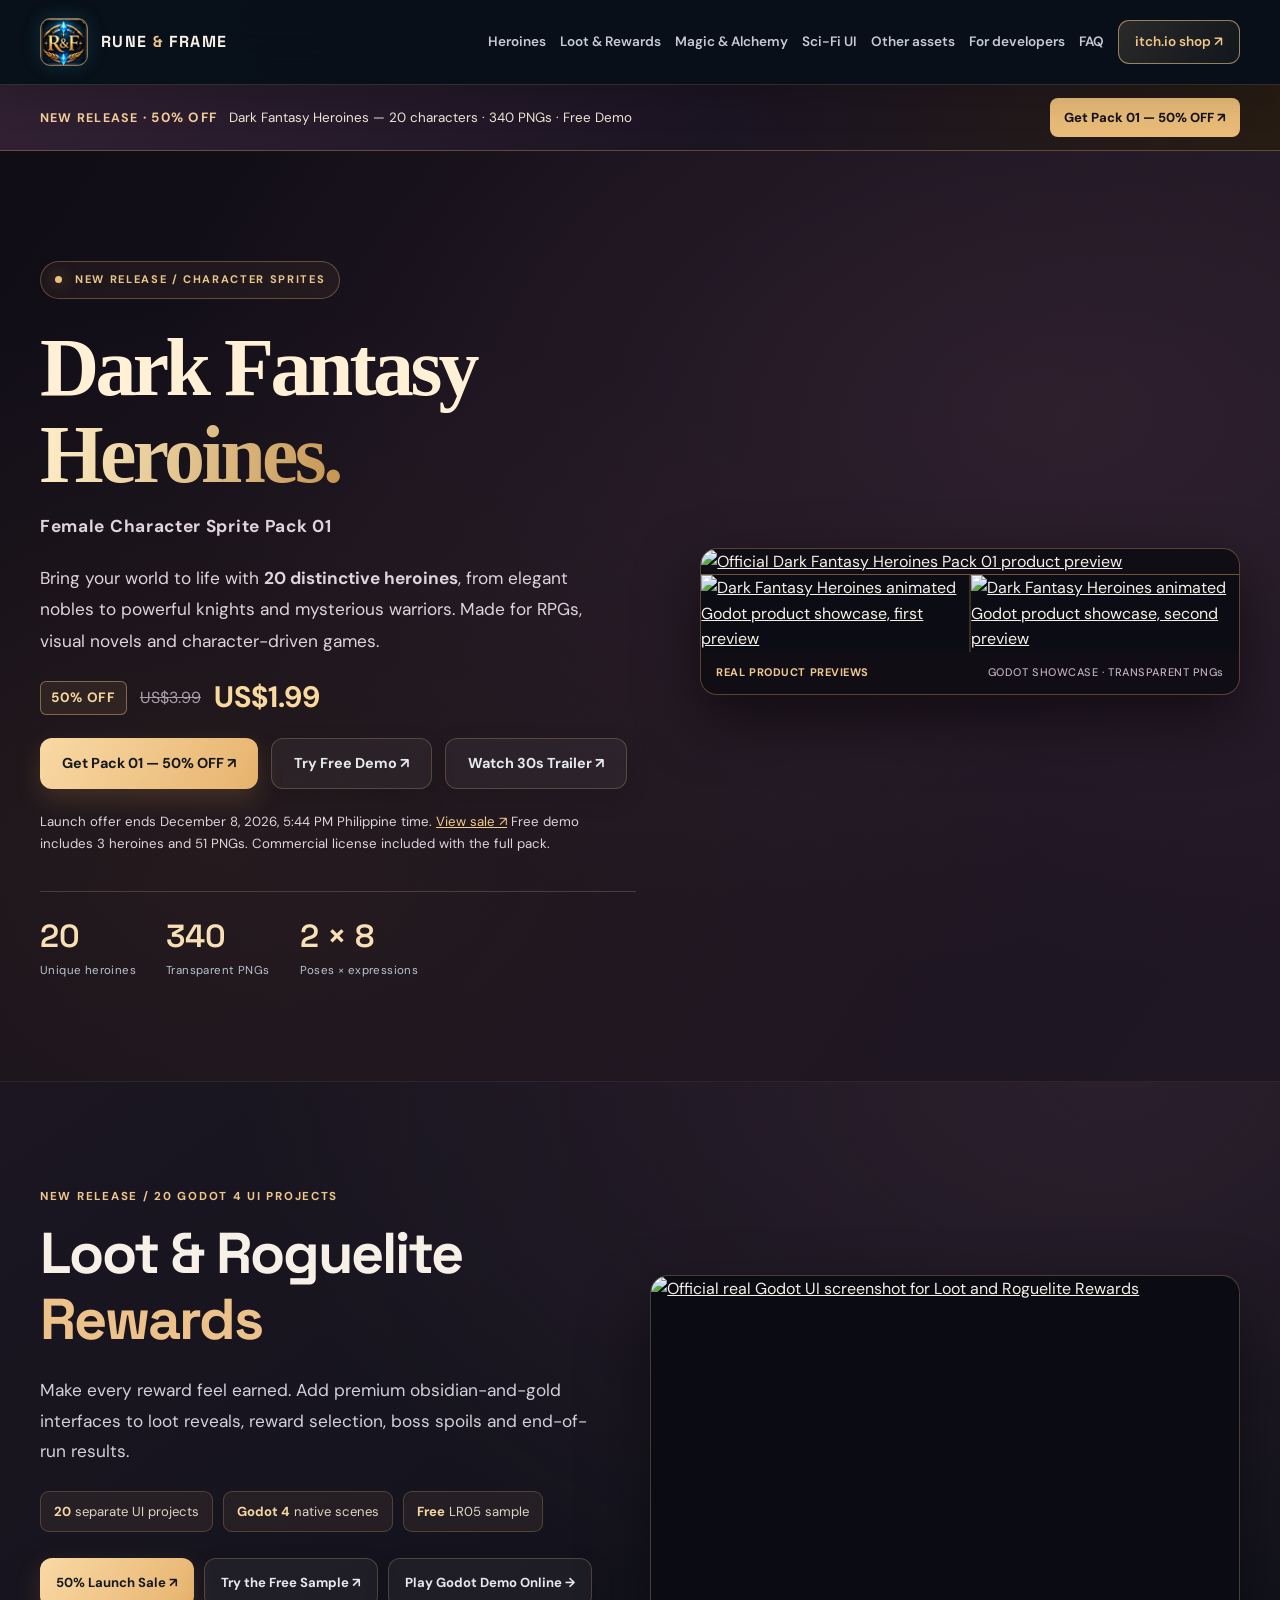
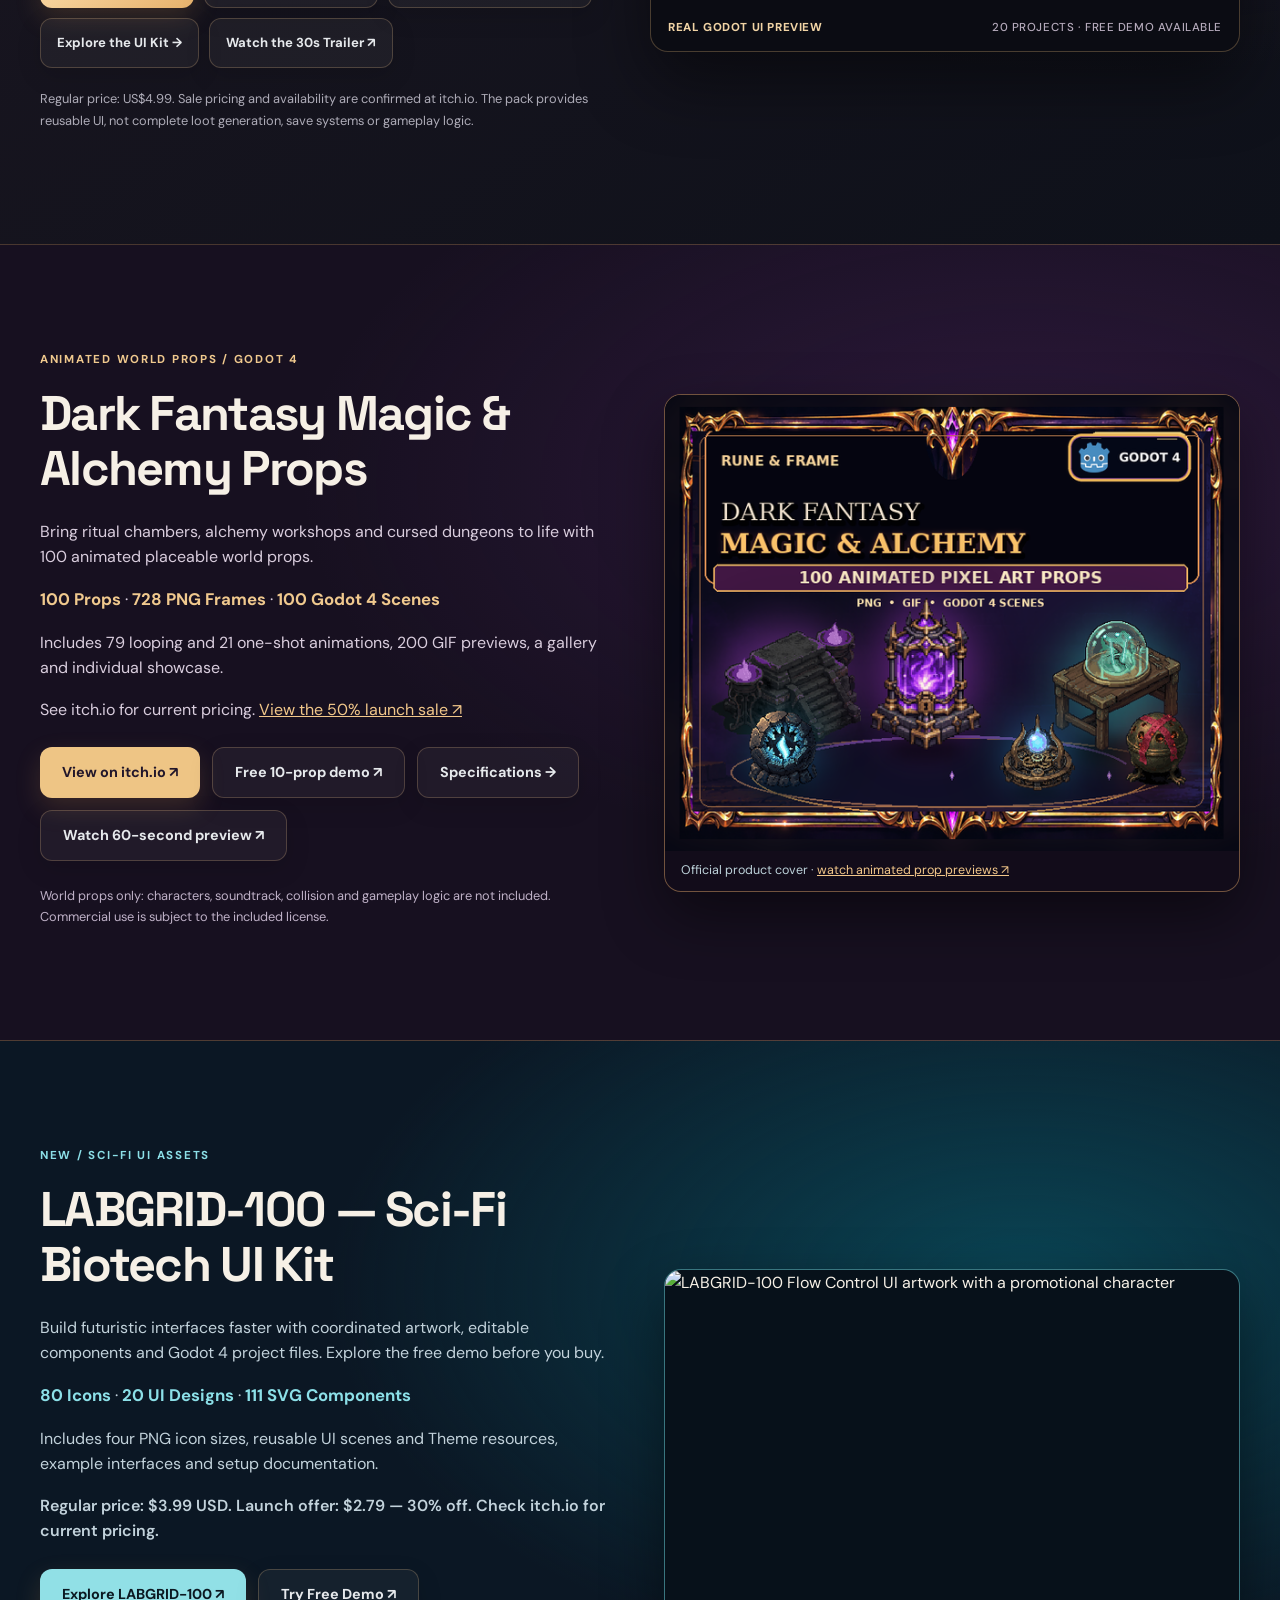
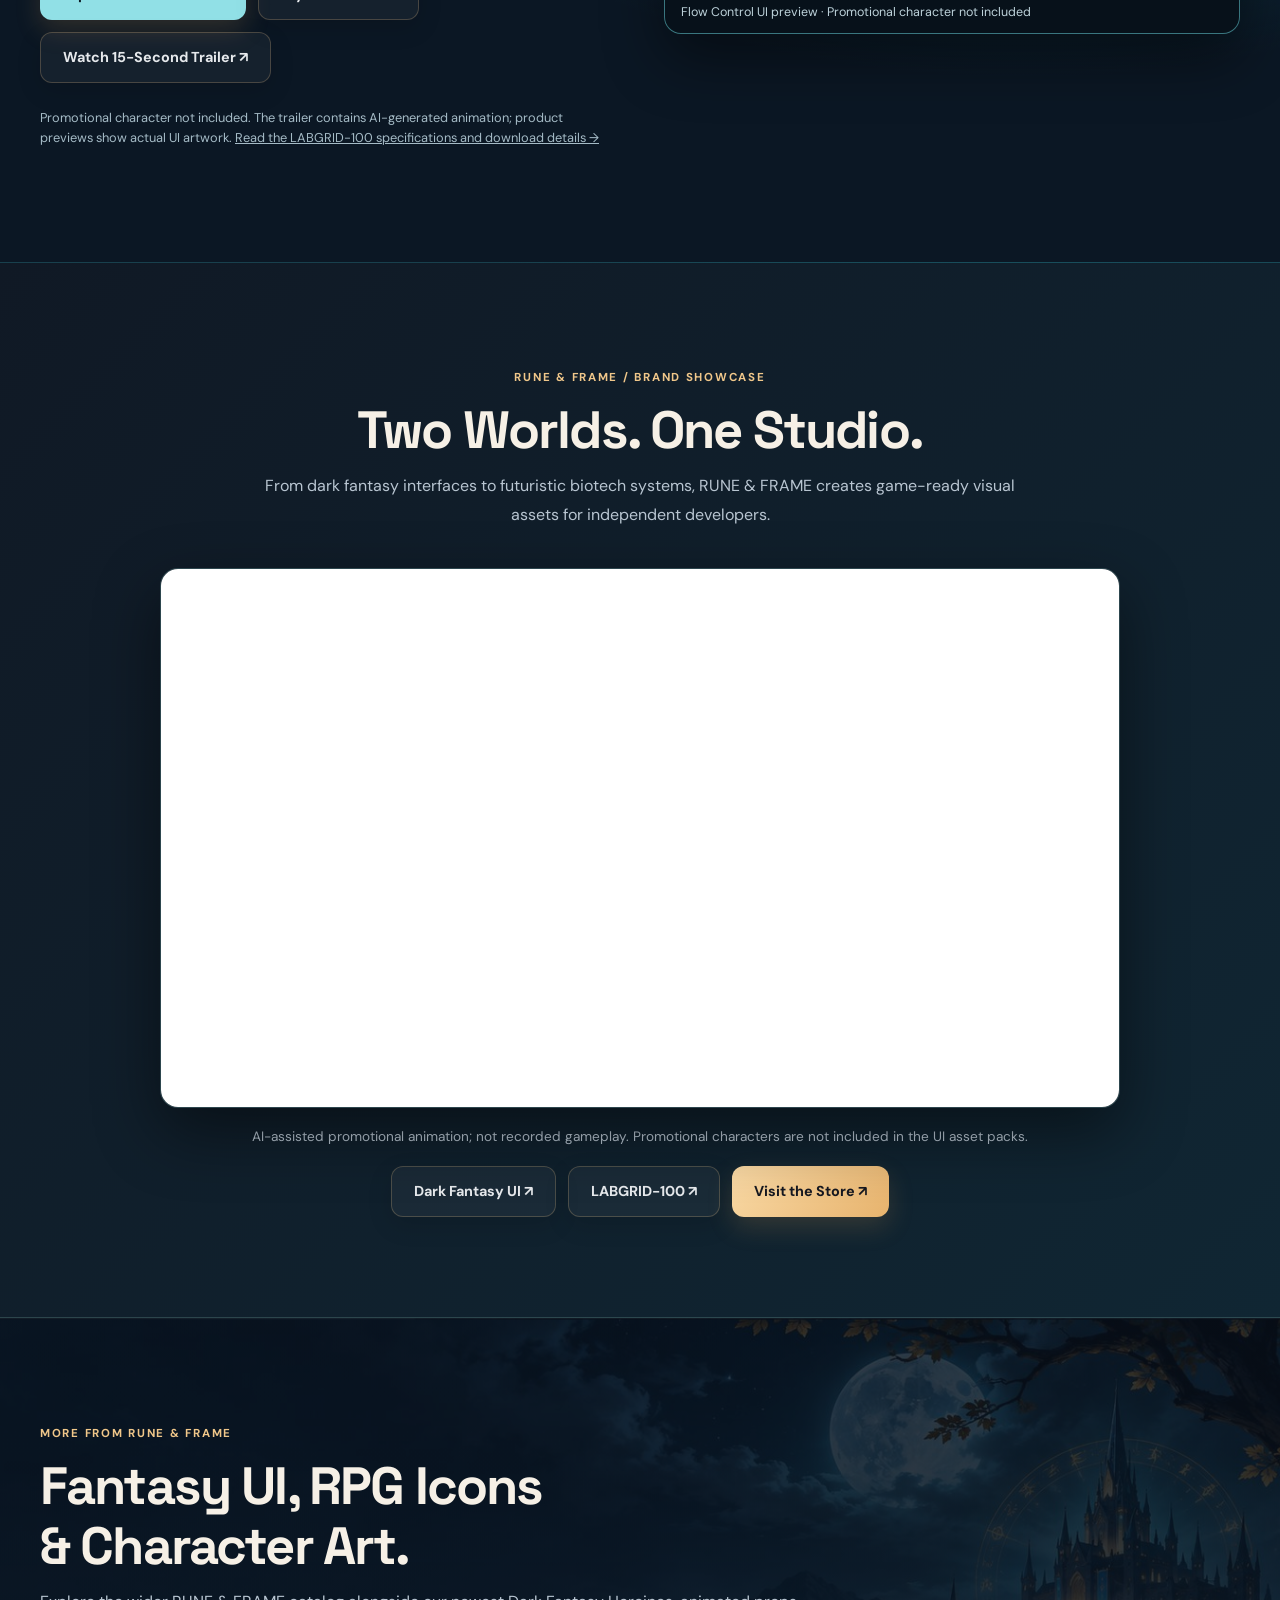
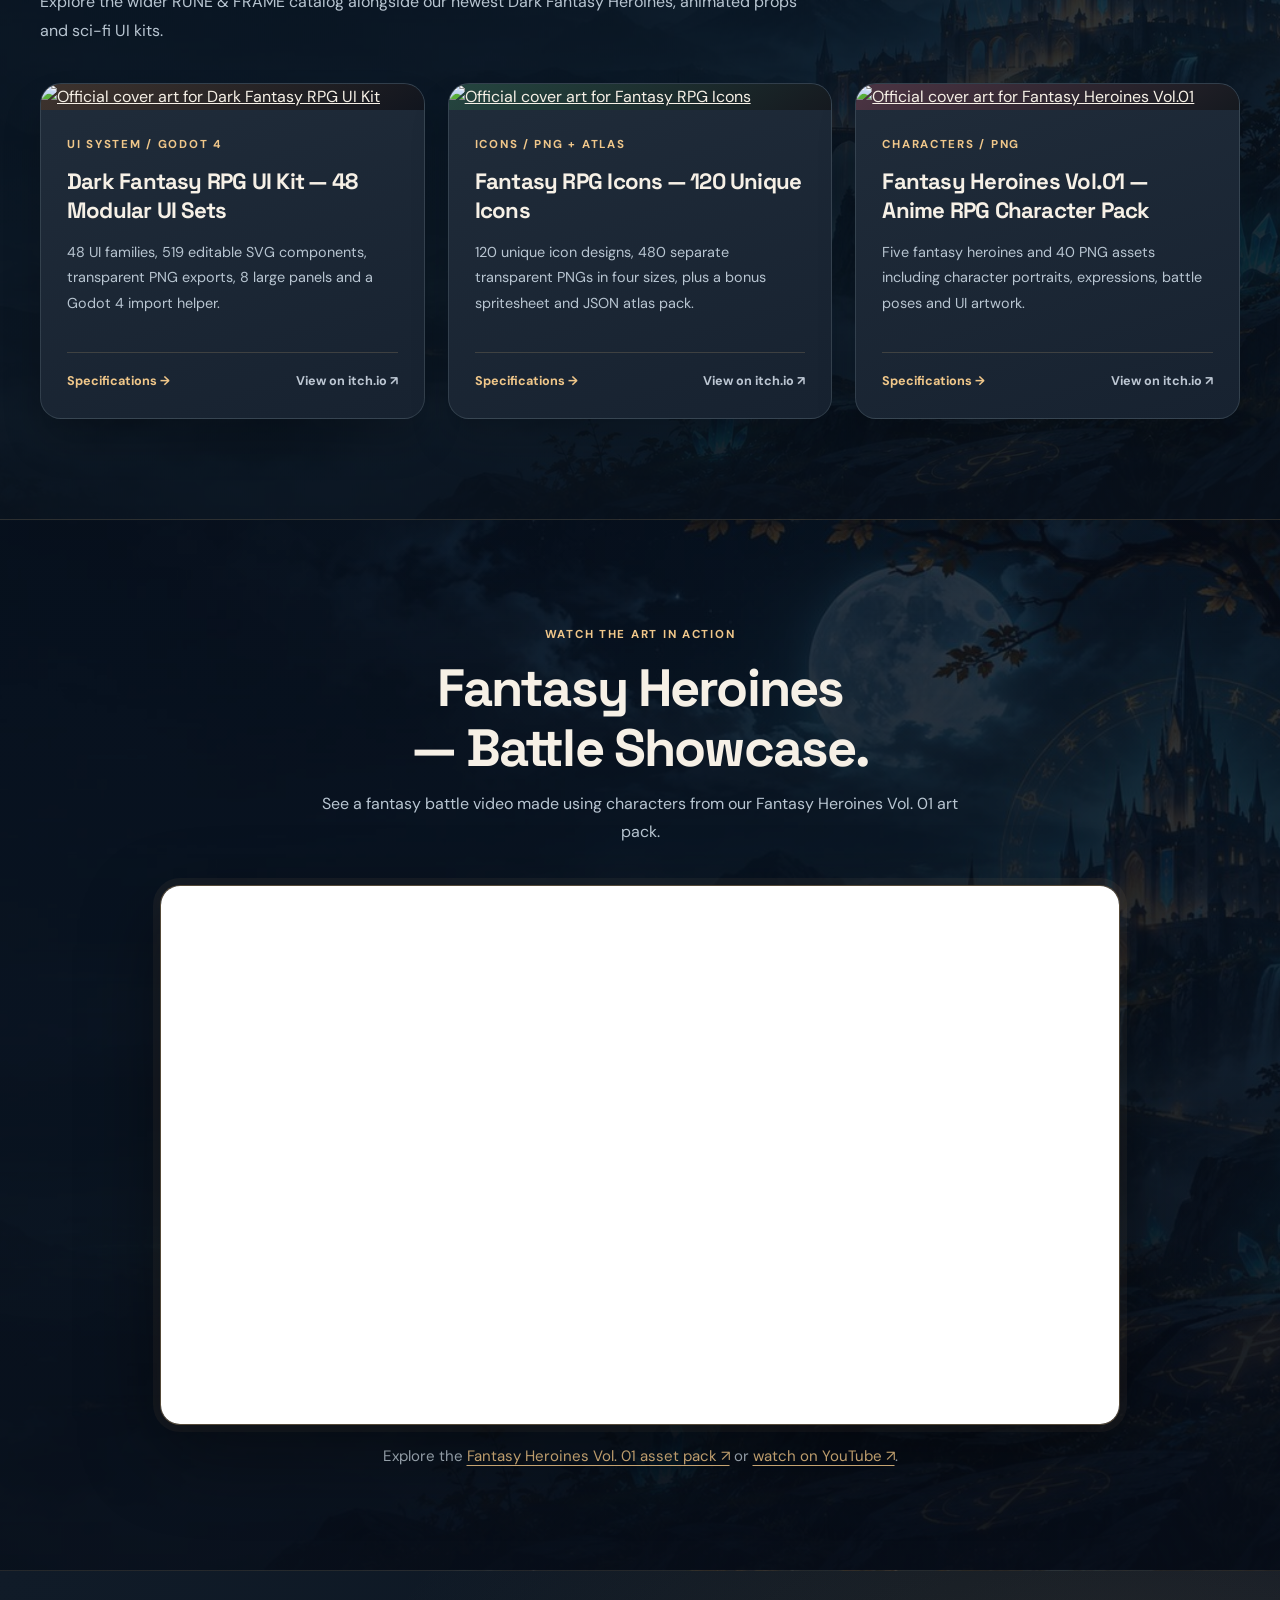
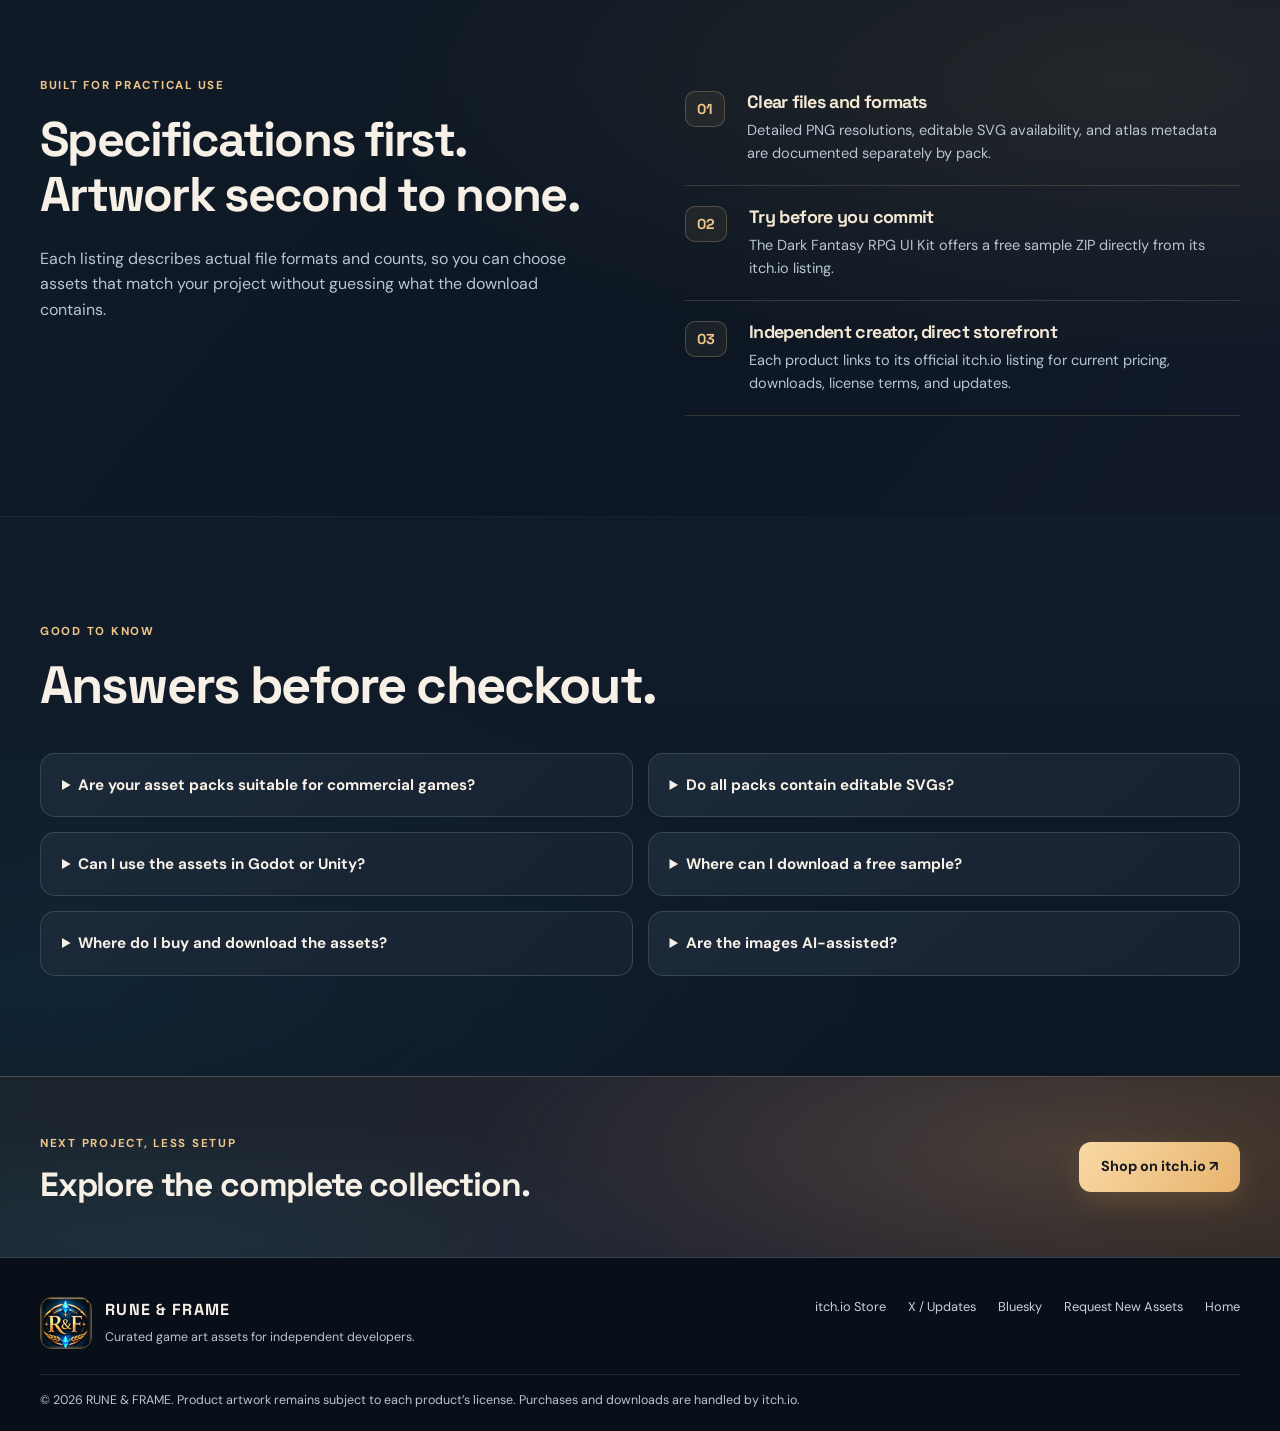
==== commit 51c304c6: "Feature Dark Fantasy Heroines Pack 01 and time-limited launch sale" ====
--- a/index.html
+++ b/index.html
@@ -1,4 +1,4 @@
-<!doctype html><html lang="en"><head><meta charset="utf-8"><meta name="viewport" content="width=device-width,initial-scale=1"><meta name="theme-color" content="#10131b"><meta name="color-scheme" content="dark"><title>Animated Dark Fantasy Props &amp; Game Assets | RUNE &amp; FRAME</title><meta name="description" content="Explore 100 animated dark fantasy props, Godot 4 scenes, sci-fi UI, RPG icons and character art from RUNE &amp; FRAME."><meta name="robots" content="index,follow,max-image-preview:large"><link rel="canonical" href="https://s902901126-sudo.github.io/rune-and-frame-site/"><link rel="icon" href="assets/rune-frame-brand-logo.png" type="image/png"><meta property="og:type" content="website"><meta property="og:site_name" content="RUNE &amp; FRAME"><meta property="og:title" content="Animated Dark Fantasy Props &amp; Game Assets | RUNE &amp; FRAME"><meta property="og:description" content="Explore 100 animated dark fantasy props, Godot 4 scenes, sci-fi UI, RPG icons and character art from RUNE &amp; FRAME."><meta property="og:url" content="https://s902901126-sudo.github.io/rune-and-frame-site/"><meta property="og:image" content="https://s902901126-sudo.github.io/rune-and-frame-site/assets/dfma100-cover.png"><meta name="twitter:card" content="summary_large_image"><link rel="stylesheet" href="style.css?v=20261113-labgrid-v7"><script type="application/ld+json">{"@context":"https://schema.org","@type":"CollectionPage","name":"RUNE & FRAME — Game Assets for Indie Developers","url":"https://s902901126-sudo.github.io/rune-and-frame-site/","description":"Animated dark fantasy props, sci-fi and fantasy UI, RPG icons and character art for indie game developers.","mainEntity":{"@type":"ItemList","itemListElement":[{"@type":"ListItem","position":1,"name":"Dark Fantasy Magic & Alchemy Props — 100 Animated Pixel Art Assets","url":"https://andy0327.itch.io/dark-fantasy-magic-alchemy-props"},{"@type":"ListItem","position":2,"name":"LABGRID-100 — Sci-Fi Biotech UI Kit","url":"https://andy0327.itch.io/sci-fi-biotech-ui-kit"},{"@type":"ListItem","position":3,"name":"Dark Fantasy RPG UI Kit — 48 Modular UI Sets","url":"https://andy0327.itch.io/dark-fantasy-rpg-ui-kit"},{"@type":"ListItem","position":4,"name":"Fantasy RPG Icons — 120 Unique Icons","url":"https://andy0327.itch.io/fantasy-rpg-120-icons"},{"@type":"ListItem","position":5,"name":"Fantasy Heroines Vol.01 — Anime RPG Character Pack","url":"https://andy0327.itch.io/fantasy-heroines-vol-01"},{"@type":"ListItem","position":6,"name":"Loot & Roguelite Rewards — Native Godot 4 UI Kit","url":"https://andy0327.itch.io/loot-roguelite-rewards"}]},"publisher":{"@type":"Organization","name":"RUNE & FRAME","url":"https://andy0327.itch.io/"}}</script><style>
+<!doctype html><html lang="en"><head><meta charset="utf-8"><meta name="viewport" content="width=device-width,initial-scale=1"><meta name="theme-color" content="#10131b"><meta name="color-scheme" content="dark"><title>Dark Fantasy Heroines &amp; Game Assets | RUNE &amp; FRAME</title><meta name="description" content="Explore Dark Fantasy Heroines Pack 01: 20 female characters, 340 transparent PNGs, a free demo and Godot showcase. Discover more RPG art, UI and animated props."><meta name="robots" content="index,follow,max-image-preview:large"><link rel="canonical" href="https://s902901126-sudo.github.io/rune-and-frame-site/"><link rel="icon" href="assets/rune-frame-brand-logo.png" type="image/png"><meta property="og:type" content="website"><meta property="og:site_name" content="RUNE &amp; FRAME"><meta property="og:title" content="Dark Fantasy Heroines &amp; Game Assets | RUNE &amp; FRAME"><meta property="og:description" content="Explore Dark Fantasy Heroines Pack 01: 20 female characters, 340 transparent PNGs, a free demo and Godot showcase. Discover more RPG art, UI and animated props."><meta property="og:url" content="https://s902901126-sudo.github.io/rune-and-frame-site/"><meta property="og:image" content="https://img.itch.zone/aW1hZ2UvNTQyODM2OC8zMjc0OTIwMy5wbmc=/original/Kd7uNY.png"><meta name="twitter:card" content="summary_large_image"><link rel="stylesheet" href="style.css?v=20261113-labgrid-v7"><script type="application/ld+json">{"@context":"https://schema.org","@type":"CollectionPage","name":"RUNE & FRAME — Game Assets for Indie Developers","url":"https://s902901126-sudo.github.io/rune-and-frame-site/","description":"Dark Fantasy Heroines, character sprites, animated props, fantasy and sci-fi UI, and RPG icons for indie game developers.","mainEntity":{"@type":"ItemList","itemListElement":[{"@type":"ListItem","position":1,"name":"Dark Fantasy Heroines – Female Character Sprite Pack 01","url":"https://andy0327.itch.io/dark-fantasy-heroines-01"},{"@type":"ListItem","position":2,"name":"Dark Fantasy Magic & Alchemy Props — 100 Animated Pixel Art Assets","url":"https://andy0327.itch.io/dark-fantasy-magic-alchemy-props"},{"@type":"ListItem","position":3,"name":"LABGRID-100 — Sci-Fi Biotech UI Kit","url":"https://andy0327.itch.io/sci-fi-biotech-ui-kit"},{"@type":"ListItem","position":4,"name":"Dark Fantasy RPG UI Kit — 48 Modular UI Sets","url":"https://andy0327.itch.io/dark-fantasy-rpg-ui-kit"},{"@type":"ListItem","position":5,"name":"Fantasy RPG Icons — 120 Unique Icons","url":"https://andy0327.itch.io/fantasy-rpg-120-icons"},{"@type":"ListItem","position":6,"name":"Fantasy Heroines Vol.01 — Anime RPG Character Pack","url":"https://andy0327.itch.io/fantasy-heroines-vol-01"},{"@type":"ListItem","position":7,"name":"Loot & Roguelite Rewards — Native Godot 4 UI Kit","url":"https://andy0327.itch.io/loot-roguelite-rewards"}]},"publisher":{"@type":"Organization","name":"RUNE & FRAME","url":"https://andy0327.itch.io/"}}</script><style>
 /* RUNE FRAME MOBILE AND ILLUSTRATION INLINE PATCH V6 */
 .hero{background-image:linear-gradient(90deg,rgba(6,12,22,.67),rgba(6,12,22,.32) 65%,rgba(6,12,22,.08)),url("assets/fantasy-castle-hero.jpg")!important;background-position:center center!important;background-size:cover!important;background-repeat:no-repeat!important}
 .hero::before,.hero::after{display:none!important}
@@ -88,8 +88,34 @@
 .lr-feature-visual figcaption span{color:#b5aabb;font-weight:500}
 @media(max-width:900px){.lr-feature-grid{grid-template-columns:minmax(0,1fr);gap:30px}.lr-feature{padding:65px 0}.lr-feature-visual{max-width:760px}.lr-launch-inner{flex-wrap:wrap}.lr-launch-inner>a{margin-left:auto}}
 @media(max-width:520px){.lr-feature-actions .btn{flex:1 1 100%}.lr-launch-inner>a{margin-left:0;width:100%;justify-content:center}.lr-feature h2{font-size:clamp(2.2rem,10vw,3.1rem)}}
-</style></head><body><a class="skip" href="#main">Skip to content</a><header class="topbar"><div class="shell topbar-inner"><a href="./" class="brand" aria-label="RUNE & FRAME home"><img class="brand-logo" src="assets/rune-frame-brand-logo.png" width="48" height="48" alt="" aria-hidden="true" decoding="async"><span class="brand-name">RUNE <em>&</em> FRAME</span></a><nav aria-label="Main navigation"><a href="#loot-rewards">Loot &amp; Rewards</a><a href="#magic-alchemy">Magic &amp; Alchemy</a><a href="#labgrid">Sci-Fi UI</a><a href="#products">Other assets</a><a href="#why">For developers</a><a href="#faq">FAQ</a><a class="nav-shop" href="https://andy0327.itch.io/" target="_blank" rel="noopener noreferrer">itch.io shop <span aria-hidden="true">↗</span></a></nav></div></header><aside class="lr-launch-strip" aria-label="Loot and Roguelite Rewards launch promotion"><div class="shell lr-launch-inner"><div><strong>NEW · 50% LAUNCH SALE</strong><span>Loot &amp; Roguelite Rewards — 20 dark fantasy Godot 4 UI projects</span></div><a href="https://itch.io/s/220906/loot-roguelite-rewards-50-launch-sale" target="_blank" rel="noopener noreferrer">See launch offer ↗</a></div></aside>
-<main id="main"><section class="hero hero-magic" id="featured" aria-labelledby="hero-title"><div class="shell hero-grid"><div class="hero-copy"><div class="hero-kicker"><span class="status-dot"></span> NEW RELEASE / ANIMATED DARK FANTASY</div><h1 id="hero-title">Bring Your Dark Fantasy<br><span>World to Life.</span></h1><p><strong>Dark Fantasy Magic &amp; Alchemy Props</strong> brings 100 animated, placeable pixel-art objects to ritual chambers, alchemy workshops and cursed dungeons. Get transparent PNG animation frames, Godot 4 scenes and a free 10-prop demo.</p><div class="hero-actions"><a class="btn primary" href="https://andy0327.itch.io/dark-fantasy-magic-alchemy-props">Explore the 100-Prop Pack ↗</a><a class="btn ghost" href="https://andy0327.itch.io/dark-fantasy-magic-alchemy-props#demo">Try the Free Demo ↗</a><a class="btn ghost" href="https://www.youtube.com/shorts/tUbl7zFExWA">Watch 60s Preview ↗</a></div><p class="hero-sale-line"><span class="dfma-sale-highlight" data-dfma-sale hidden>50% launch offer until Dec 16, 2026, 9:16 PM Philippine time. <a href="https://itch.io/s/218341/dark-fantasy-magic-alchemy-props-50-launch-sale">View the sale ↗</a></span> Check itch.io for current pricing.</p><div class="hero-numbers"><div><strong>100</strong><small>Animated props</small></div><div><strong>728</strong><small>Native PNG frames</small></div><div><strong>100</strong><small>Godot 4 scenes</small></div></div></div><a class="hero-art" href="products/dark-fantasy-magic-alchemy.html" aria-label="See details for Dark Fantasy Magic and Alchemy Props"><div class="hero-magic-art-stack"><img class="hero-banner" src="https://img.itch.zone/aW1nLzMyMzc5MDM2LmdpZg==/original/Y%2FGPe0.gif" width="1600" height="600" alt="Animated official Magic and Alchemy product banner with Godot 4 badge" fetchpriority="high"><img class="hero-real-sample" src="https://img.itch.zone/aW1hZ2UvNTM4MDE3Ni8zMjM3ODk3MS5naWY=/original/5j9Prb.gif" width="1440" height="835" alt="Eight genuine animated dark fantasy prop samples from the download" loading="eager"></div><span class="hero-art-caption">ANIMATED MAGIC &amp; ALCHEMY <span>REAL PROP PREVIEWS / GODOT 4 ↗</span></span></a></div></section>
+/* Dark Fantasy Heroines — launch feature, 2026-11-24 */
+.hero.hero-heroines{background-color:#130e19!important;background-image:radial-gradient(ellipse at 82% 28%,#58384b55,transparent 60%),radial-gradient(ellipse at 16% 75%,#7b522e26,transparent 55%),linear-gradient(125deg,#100d16,#201725)!important;background-size:auto!important}
+.hero-heroines .hero-kicker{color:#e8c78d;border-color:#be99566b;background:#bd925014}
+.hero-heroines .status-dot{background:#eac17b;box-shadow:0 0 15px #eac17b88}
+.hero-heroines h1{font-family:Georgia,'Times New Roman',serif;font-size:clamp(3.1rem,6.4vw,6.1rem);letter-spacing:-.045em;color:#fff0d6;margin-bottom:12px}
+.hero-heroines h1 span{color:#e9c48a;background:linear-gradient(100deg,#fff0c9,#c59552);-webkit-background-clip:text;background-clip:text;-webkit-text-fill-color:transparent}
+.hero-heroines .heroines-subtitle{color:#e8c78d;font-weight:700;letter-spacing:.04em;margin:0 0 20px;font-size:1.08rem}
+.hero-heroines .hero-copy>p{color:#dfd4dc}
+.hero-heroines .hero-actions{margin:22px 0}
+.hero-heroines .heroines-note{font-size:.83rem;line-height:1.65;color:#c5b9c4}
+.heroines-note a{color:#f0cb8e}
+.heroines-price{display:flex;flex-wrap:wrap;align-items:center;gap:13px;color:#dfc49a;margin-top:23px}
+.heroines-price strong{border:1px solid #cda86f88;background:#d2a56918;color:#f5d69d;border-radius:6px;padding:5px 10px;font-size:.85rem;letter-spacing:.05em}
+.heroines-price del{color:#a99da8;font-size:1rem}
+.heroines-price b{color:#f9d99d;font-size:1.85rem;line-height:1.2}
+[data-heroines-sale][hidden]{display:none!important}
+.heroines-visual{min-width:0;margin:0;background:#100d15;border:1px solid #b08a586f;border-radius:17px;overflow:hidden;box-shadow:0 24px 60px #0008}
+.heroines-visual a{display:block;min-width:0}
+.heroines-visual img{width:100%;height:auto;object-fit:contain;display:block}
+.heroines-gifs{display:grid;grid-template-columns:repeat(2,minmax(0,1fr));gap:2px;background:#9b76434f;border-top:1px solid #b08a586f}
+.heroines-gifs a{background:#0c0d14}
+.heroines-visual figcaption{padding:12px 15px;display:flex;flex-wrap:wrap;justify-content:space-between;gap:7px;color:#edc98f;font-size:.69rem;font-weight:700;letter-spacing:.05em}
+.heroines-visual figcaption span{color:#bdafbd;font-weight:500}
+@media(min-width:1101px){.topbar nav{gap:14px;flex-wrap:wrap;justify-content:flex-end}.hero.heroines-visual{max-width:100%}}
+@media(max-width:500px){.hero-heroines .hero-numbers{gap:15px}.hero-heroines .hero-numbers strong{font-size:1.55rem}.hero-heroines .hero-numbers small{font-size:.68rem}.heroines-visual figcaption{font-size:.63rem}.hero-heroines .heroines-price b{font-size:1.65rem}}
+</style></head><body><a class="skip" href="#main">Skip to content</a><header class="topbar"><div class="shell topbar-inner"><a href="./" class="brand" aria-label="RUNE & FRAME home"><img class="brand-logo" src="assets/rune-frame-brand-logo.png" width="48" height="48" alt="" aria-hidden="true" decoding="async"><span class="brand-name">RUNE <em>&</em> FRAME</span></a><nav aria-label="Main navigation"><a href="#featured">Heroines</a><a href="#loot-rewards">Loot &amp; Rewards</a><a href="#magic-alchemy">Magic &amp; Alchemy</a><a href="#labgrid">Sci-Fi UI</a><a href="#products">Other assets</a><a href="#why">For developers</a><a href="#faq">FAQ</a><a class="nav-shop" href="https://andy0327.itch.io/" target="_blank" rel="noopener noreferrer">itch.io shop <span aria-hidden="true">↗</span></a></nav></div></header><aside class="lr-launch-strip" aria-label="Dark Fantasy Heroines launch promotion"><div class="shell lr-launch-inner"><div><strong>NEW RELEASE<span data-heroines-sale hidden> · 50% OFF</span></strong><span>Dark Fantasy Heroines — 20 characters · 340 PNGs · Free Demo</span></div><a href="https://andy0327.itch.io/dark-fantasy-heroines-01" data-heroines-cta>Explore Pack 01 ↗</a></div></aside>
+<main id="main"><section class="hero hero-heroines" id="featured" aria-labelledby="hero-title"><div class="shell hero-grid"><div class="hero-copy"><div class="hero-kicker"><span class="status-dot"></span> NEW RELEASE / CHARACTER SPRITES</div><h1 id="hero-title">Dark Fantasy<br><span>Heroines.</span></h1><p class="heroines-subtitle">Female Character Sprite Pack 01</p><p>Bring your world to life with <strong>20 distinctive heroines</strong>, from elegant nobles to powerful knights and mysterious warriors. Made for RPGs, visual novels and character-driven games.</p><div class="heroines-price" data-heroines-sale hidden><strong>50% OFF</strong><del>US$3.99</del><b>US$1.99</b></div><div class="hero-actions"><a class="btn primary" href="https://andy0327.itch.io/dark-fantasy-heroines-01" data-heroines-cta>Get the Full Pack ↗</a><a class="btn ghost" href="https://andy0327.itch.io/dark-fantasy-heroines-01#demo">Try Free Demo ↗</a><a class="btn ghost" href="https://www.youtube.com/shorts/jV03_pabw0M">Watch 30s Trailer ↗</a></div><p class="heroines-note"><span data-heroines-sale hidden>Launch offer ends December 8, 2026, 5:44 PM Philippine time. <a href="https://itch.io/s/223874/dark-fantasy-heroines-launch-sale-50-off">View sale ↗</a> </span>Free demo includes 3 heroines and 51 PNGs. Commercial license included with the full pack.</p><div class="hero-numbers"><div><strong>20</strong><small>Unique heroines</small></div><div><strong>340</strong><small>Transparent PNGs</small></div><div><strong>2 × 8</strong><small>Poses × expressions</small></div></div></div><figure class="heroines-visual"><a href="https://andy0327.itch.io/dark-fantasy-heroines-01"><img class="heroines-main" src="https://img.itch.zone/aW1hZ2UvNTQyODM2OC8zMjc0OTIwMy5wbmc=/original/Kd7uNY.png" alt="Official Dark Fantasy Heroines Pack 01 product preview" fetchpriority="high"></a><div class="heroines-gifs"><a href="https://andy0327.itch.io/dark-fantasy-heroines-01"><img src="https://img.itch.zone/aW1hZ2UvNTQyODM2OC8zMjc0OTkwMS5naWY=/original/iMTyA9.gif" alt="Dark Fantasy Heroines animated Godot product showcase, first preview" loading="lazy"></a><a href="https://andy0327.itch.io/dark-fantasy-heroines-01"><img src="https://img.itch.zone/aW1hZ2UvNTQyODM2OC8zMjc0OTI0NS5naWY=/original/UbGG2%2B.gif" alt="Dark Fantasy Heroines animated Godot product showcase, second preview" loading="lazy"></a></div><figcaption>REAL PRODUCT PREVIEWS <span>GODOT SHOWCASE · TRANSPARENT PNGs</span></figcaption></figure></div></section>
+<script>(function(){const active=Date.now()<Date.parse('2026-12-08T09:44:00Z');document.querySelectorAll('[data-heroines-sale]').forEach(el=>el.hidden=!active);if(active){document.querySelectorAll('[data-heroines-cta]').forEach(el=>{el.textContent='Get Pack 01 — 50% OFF ↗';});}})();</script>
 
 <section class="section lr-feature" id="loot-rewards" aria-labelledby="lr-title">
 <div class="shell lr-feature-grid">
@@ -113,16 +139,16 @@
 </figure>
 </div>
 </section>
-<section class="section labgrid" id="magic-alchemy" aria-labelledby="magic-alchemy-title"><div class="shell labgrid-grid"><div class="labgrid-copy"><span class="eyebrow">FEATURED PACK DETAILS / GODOT 4</span><h2 id="magic-alchemy-title">Dark Fantasy Magic &amp; Alchemy Props</h2><p>Bring ritual chambers, alchemy workshops and cursed dungeons to life with 100 animated placeable world props.</p><p class="labgrid-stats"><strong>100 Props</strong> · <strong>728 PNG Frames</strong> · <strong>100 Godot 4 Scenes</strong></p><p>Includes 79 looping and 21 one-shot animations, 200 GIF previews, a gallery and individual showcase.</p><p>See itch.io for current pricing. <a data-dfma-sale hidden href="https://itch.io/s/218341/dark-fantasy-magic-alchemy-props-50-launch-sale">View the 50% launch sale ↗</a></p><div class="labgrid-actions"><a class="btn primary" href="https://andy0327.itch.io/dark-fantasy-magic-alchemy-props">View on itch.io ↗</a><a class="btn ghost" href="https://andy0327.itch.io/dark-fantasy-magic-alchemy-props#demo">Free 10-prop demo ↗</a><a class="btn ghost" href="products/dark-fantasy-magic-alchemy.html">Specifications →</a><a class="btn ghost" href="https://www.youtube.com/watch?v=tUbl7zFExWA">Watch 60-second preview ↗</a></div><p class="labgrid-note">World props only: characters, soundtrack, collision and gameplay logic are not included. Commercial use is subject to the included license.</p></div><figure class="labgrid-art"><img loading="lazy" src="assets/dfma100-cover.png" width="630" height="500" alt="Official Dark Fantasy Magic and Alchemy Props product cover"><figcaption>Official product cover · real animated prop previews above</figcaption></figure></div></section>
+<section class="section labgrid" id="magic-alchemy" aria-labelledby="magic-alchemy-title"><div class="shell labgrid-grid"><div class="labgrid-copy"><span class="eyebrow">ANIMATED WORLD PROPS / GODOT 4</span><h2 id="magic-alchemy-title">Dark Fantasy Magic &amp; Alchemy Props</h2><p>Bring ritual chambers, alchemy workshops and cursed dungeons to life with 100 animated placeable world props.</p><p class="labgrid-stats"><strong>100 Props</strong> · <strong>728 PNG Frames</strong> · <strong>100 Godot 4 Scenes</strong></p><p>Includes 79 looping and 21 one-shot animations, 200 GIF previews, a gallery and individual showcase.</p><p>See itch.io for current pricing. <a data-dfma-sale hidden href="https://itch.io/s/218341/dark-fantasy-magic-alchemy-props-50-launch-sale">View the 50% launch sale ↗</a></p><div class="labgrid-actions"><a class="btn primary" href="https://andy0327.itch.io/dark-fantasy-magic-alchemy-props">View on itch.io ↗</a><a class="btn ghost" href="https://andy0327.itch.io/dark-fantasy-magic-alchemy-props#demo">Free 10-prop demo ↗</a><a class="btn ghost" href="products/dark-fantasy-magic-alchemy.html">Specifications →</a><a class="btn ghost" href="https://www.youtube.com/watch?v=tUbl7zFExWA">Watch 60-second preview ↗</a></div><p class="labgrid-note">World props only: characters, soundtrack, collision and gameplay logic are not included. Commercial use is subject to the included license.</p></div><figure class="labgrid-art"><img loading="lazy" src="assets/dfma100-cover.png" width="630" height="500" alt="Official Dark Fantasy Magic and Alchemy Props product cover"><figcaption>Official product cover · <a href="https://www.youtube.com/watch?v=tUbl7zFExWA">watch animated prop previews ↗</a></figcaption></figure></div></section>
 
 <script>/* DFMA100 50% launch offer ends 2026-12-16 21:16 Asia/Manila. Never show an expired offer. */(function(){if(Date.now()<Date.parse('2026-12-16T13:16:00Z'))document.querySelectorAll('[data-dfma-sale]').forEach(function(el){el.hidden=false;});})();</script>
 <section class="section labgrid" id="labgrid" aria-labelledby="labgrid-title"><div class="shell labgrid-grid"><div class="labgrid-copy"><span class="eyebrow">NEW / SCI-FI UI ASSETS</span><h2 id="labgrid-title">LABGRID-100 — Sci-Fi Biotech UI Kit</h2><p>Build futuristic interfaces faster with coordinated artwork, editable components and Godot 4 project files. Explore the free demo before you buy.</p><p class="labgrid-stats"><strong>80 Icons</strong> · <strong>20 UI Designs</strong> · <strong>111 SVG Components</strong></p><p>Includes four PNG icon sizes, reusable UI scenes and Theme resources, example interfaces and setup documentation.</p><p class="labgrid-price">Regular price: $3.99 USD. <span id="labgrid-offer" hidden></span> Check itch.io for current pricing.</p><div class="labgrid-actions"><a class="btn primary" href="https://andy0327.itch.io/sci-fi-biotech-ui-kit" target="_blank" rel="noopener noreferrer">Explore LABGRID-100 ↗</a><a class="btn ghost" href="https://andy0327.itch.io/sci-fi-biotech-ui-kit" target="_blank" rel="noopener noreferrer">Try Free Demo ↗</a><a class="btn ghost" href="https://youtu.be/tesOslS76bw" target="_blank" rel="noopener noreferrer">Watch 15-Second Trailer ↗</a></div><p class="labgrid-note">Promotional character not included. The trailer contains AI-generated animation; product previews show actual UI artwork. <a href="products/sci-fi-biotech-ui.html">Read the LABGRID-100 specifications and download details →</a></p></div><figure class="labgrid-art"><img loading="lazy" src="https://img.itch.zone/aW1hZ2UvNTMzMjkyMy8zMjA5NzAyNi5wbmc=/original/z1xemW.png" alt="LABGRID-100 Flow Control UI artwork with a promotional character" width="1672" height="941"><figcaption>Flow Control UI preview · Promotional character not included</figcaption></figure></div></section>
 <script>if(Date.now() >= Date.parse('2026-11-11T00:00:00Z') && Date.now() < Date.parse('2026-12-11T09:30:00Z')){const offer=document.getElementById('labgrid-offer');offer.textContent='Launch offer: $2.79 — 30% off. ';offer.hidden=false;}</script>
 <section class="section brand-trailer" id="brand-trailer" aria-labelledby="brand-trailer-title"><div class="shell"><div class="section-heading"><span class="eyebrow">RUNE &amp; FRAME / BRAND SHOWCASE</span><h2 id="brand-trailer-title">Two Worlds. One Studio.</h2><p>From dark fantasy interfaces to futuristic biotech systems, RUNE &amp; FRAME creates game-ready visual assets for independent developers.</p></div><div class="brand-trailer-video"><iframe title="RUNE &amp; FRAME — Fantasy Meets Sci-Fi brand trailer" src="https://www.youtube-nocookie.com/embed/TDL-W3ECDE8" loading="lazy" referrerpolicy="strict-origin-when-cross-origin" allow="accelerometer; autoplay; clipboard-write; encrypted-media; gyroscope; picture-in-picture; web-share" allowfullscreen></iframe></div><p class="brand-trailer-note">AI-assisted promotional animation; not recorded gameplay. Promotional characters are not included in the UI asset packs.</p><div class="brand-trailer-links"><a class="btn ghost" href="https://andy0327.itch.io/dark-fantasy-rpg-ui-kit" target="_blank" rel="noopener noreferrer">Dark Fantasy UI ↗</a><a class="btn ghost" href="https://andy0327.itch.io/sci-fi-biotech-ui-kit" target="_blank" rel="noopener noreferrer">LABGRID-100 ↗</a><a class="btn primary" href="https://andy0327.itch.io/" target="_blank" rel="noopener noreferrer">Visit the Store ↗</a></div></div></section>
-<section class="section products" id="products"><div class="shell"><div class="section-heading"><span class="eyebrow">MORE FROM RUNE &amp; FRAME</span><h2>Fantasy UI, RPG Icons &amp; Character Art.</h2><p>Explore the wider RUNE &amp; FRAME catalog alongside our animated Magic &amp; Alchemy props and LABGRID-100 sci-fi UI kit.</p></div><div class="product-grid"><article class="product-card gold"><a class="product-visual" href="products/dark-fantasy-ui.html" aria-label="Read about Dark Fantasy RPG UI Kit"><img loading="lazy" src="https://img.itch.zone/aW1nLzMxODUzMTk3LnBuZw==/original/Rd0Pov.png" alt="Official cover art for Dark Fantasy RPG UI Kit" width="640" height="360"><span class="visual-shine"></span></a><div class="product-text"><span class="eyebrow">UI SYSTEM / GODOT 4</span><h3><a href="products/dark-fantasy-ui.html">Dark Fantasy RPG UI Kit — 48 Modular UI Sets</a></h3><p>48 UI families, 519 editable SVG components, transparent PNG exports, 8 large panels and a Godot 4 import helper.</p><div class="product-actions"><a class="link-action" href="products/dark-fantasy-ui.html">Specifications <span aria-hidden="true">→</span></a><a class="link-secondary" href="https://andy0327.itch.io/dark-fantasy-rpg-ui-kit" target="_blank" rel="noopener noreferrer">View on itch.io ↗</a></div></div></article><article class="product-card teal"><a class="product-visual" href="products/fantasy-rpg-icons.html" aria-label="Read about Fantasy RPG Icons"><img loading="lazy" src="https://img.itch.zone/aW1nLzMxODA0NDY4LnBuZw==/original/d2bNH0.png" alt="Official cover art for Fantasy RPG Icons" width="640" height="360"><span class="visual-shine"></span></a><div class="product-text"><span class="eyebrow">ICONS / PNG + ATLAS</span><h3><a href="products/fantasy-rpg-icons.html">Fantasy RPG Icons — 120 Unique Icons</a></h3><p>120 unique icon designs, 480 separate transparent PNGs in four sizes, plus a bonus spritesheet and JSON atlas pack.</p><div class="product-actions"><a class="link-action" href="products/fantasy-rpg-icons.html">Specifications <span aria-hidden="true">→</span></a><a class="link-secondary" href="https://andy0327.itch.io/fantasy-rpg-120-icons" target="_blank" rel="noopener noreferrer">View on itch.io ↗</a></div></div></article><article class="product-card rose"><a class="product-visual" href="products/fantasy-heroines.html" aria-label="Read about Fantasy Heroines Vol.01"><img loading="lazy" src="https://img.itch.zone/aW1nLzMxOTM4NDEyLmpwZw==/original/Qi82A2.jpg" alt="Official cover art for Fantasy Heroines Vol.01" width="640" height="360"><span class="visual-shine"></span></a><div class="product-text"><span class="eyebrow">CHARACTERS / PNG</span><h3><a href="products/fantasy-heroines.html">Fantasy Heroines Vol.01 — Anime RPG Character Pack</a></h3><p>Five fantasy heroines and 40 PNG assets including character portraits, expressions, battle poses and UI artwork.</p><div class="product-actions"><a class="link-action" href="products/fantasy-heroines.html">Specifications <span aria-hidden="true">→</span></a><a class="link-secondary" href="https://andy0327.itch.io/fantasy-heroines-vol-01" target="_blank" rel="noopener noreferrer">View on itch.io ↗</a></div></div></article></div></div></section>
+<section class="section products" id="products"><div class="shell"><div class="section-heading"><span class="eyebrow">MORE FROM RUNE &amp; FRAME</span><h2>Fantasy UI, RPG Icons &amp; Character Art.</h2><p>Explore the wider RUNE &amp; FRAME catalog alongside our newest Dark Fantasy Heroines, animated props and sci-fi UI kits.</p></div><div class="product-grid"><article class="product-card gold"><a class="product-visual" href="products/dark-fantasy-ui.html" aria-label="Read about Dark Fantasy RPG UI Kit"><img loading="lazy" src="https://img.itch.zone/aW1nLzMxODUzMTk3LnBuZw==/original/Rd0Pov.png" alt="Official cover art for Dark Fantasy RPG UI Kit" width="640" height="360"><span class="visual-shine"></span></a><div class="product-text"><span class="eyebrow">UI SYSTEM / GODOT 4</span><h3><a href="products/dark-fantasy-ui.html">Dark Fantasy RPG UI Kit — 48 Modular UI Sets</a></h3><p>48 UI families, 519 editable SVG components, transparent PNG exports, 8 large panels and a Godot 4 import helper.</p><div class="product-actions"><a class="link-action" href="products/dark-fantasy-ui.html">Specifications <span aria-hidden="true">→</span></a><a class="link-secondary" href="https://andy0327.itch.io/dark-fantasy-rpg-ui-kit" target="_blank" rel="noopener noreferrer">View on itch.io ↗</a></div></div></article><article class="product-card teal"><a class="product-visual" href="products/fantasy-rpg-icons.html" aria-label="Read about Fantasy RPG Icons"><img loading="lazy" src="https://img.itch.zone/aW1nLzMxODA0NDY4LnBuZw==/original/d2bNH0.png" alt="Official cover art for Fantasy RPG Icons" width="640" height="360"><span class="visual-shine"></span></a><div class="product-text"><span class="eyebrow">ICONS / PNG + ATLAS</span><h3><a href="products/fantasy-rpg-icons.html">Fantasy RPG Icons — 120 Unique Icons</a></h3><p>120 unique icon designs, 480 separate transparent PNGs in four sizes, plus a bonus spritesheet and JSON atlas pack.</p><div class="product-actions"><a class="link-action" href="products/fantasy-rpg-icons.html">Specifications <span aria-hidden="true">→</span></a><a class="link-secondary" href="https://andy0327.itch.io/fantasy-rpg-120-icons" target="_blank" rel="noopener noreferrer">View on itch.io ↗</a></div></div></article><article class="product-card rose"><a class="product-visual" href="products/fantasy-heroines.html" aria-label="Read about Fantasy Heroines Vol.01"><img loading="lazy" src="https://img.itch.zone/aW1nLzMxOTM4NDEyLmpwZw==/original/Qi82A2.jpg" alt="Official cover art for Fantasy Heroines Vol.01" width="640" height="360"><span class="visual-shine"></span></a><div class="product-text"><span class="eyebrow">CHARACTERS / PNG</span><h3><a href="products/fantasy-heroines.html">Fantasy Heroines Vol.01 — Anime RPG Character Pack</a></h3><p>Five fantasy heroines and 40 PNG assets including character portraits, expressions, battle poses and UI artwork.</p><div class="product-actions"><a class="link-action" href="products/fantasy-heroines.html">Specifications <span aria-hidden="true">→</span></a><a class="link-secondary" href="https://andy0327.itch.io/fantasy-heroines-vol-01" target="_blank" rel="noopener noreferrer">View on itch.io ↗</a></div></div></article></div></div></section>
 
 <section class="section showcase" id="showcase" aria-labelledby="showcase-title"><div class="shell"><div class="section-heading"><span class="eyebrow">WATCH THE ART IN ACTION</span><h2 id="showcase-title">Fantasy Heroines — Battle Showcase.</h2><p>See a fantasy battle video made using characters from our Fantasy Heroines Vol. 01 art pack.</p></div><div style="max-width:960px;margin:0 auto"><div style="position:relative;width:100%;aspect-ratio:16/9;overflow:hidden;border-radius:16px;background:#080a10;border:1px solid rgba(255,255,255,.14)"><iframe title="Fantasy Heroines Vol. 01 — Battle Showcase" src="https://www.youtube-nocookie.com/embed/TfYPxeI3Cck" loading="lazy" referrerpolicy="strict-origin-when-cross-origin" allow="accelerometer; autoplay; clipboard-write; encrypted-media; gyroscope; picture-in-picture; web-share" allowfullscreen style="position:absolute;inset:0;width:100%;height:100%;border:0"></iframe></div><p style="text-align:center;margin:18px auto 0">Explore the <a href="https://andy0327.itch.io/fantasy-heroines-vol-01" target="_blank" rel="noopener noreferrer">Fantasy Heroines Vol. 01 asset pack ↗</a> or <a href="https://www.youtube.com/watch?v=TfYPxeI3Cck" target="_blank" rel="noopener noreferrer">watch on YouTube ↗</a>.</p></div></div></section>
 <section class="section utility" id="why"><div class="shell utility-grid"><div><span class="eyebrow">BUILT FOR PRACTICAL USE</span><h2>Specifications first.<br>Artwork second to none.</h2><p>Each listing describes actual file formats and counts, so you can choose assets that match your project without guessing what the download contains.</p></div><div class="utility-points"><article><span>01</span><div><h3>Clear files and formats</h3><p>Detailed PNG resolutions, editable SVG availability, and atlas metadata are documented separately by pack.</p></div></article><article><span>02</span><div><h3>Try before you commit</h3><p>The Dark Fantasy RPG UI Kit offers a free sample ZIP directly from its itch.io listing.</p></div></article><article><span>03</span><div><h3>Independent creator, direct storefront</h3><p>Each product links to its official itch.io listing for current pricing, downloads, license terms, and updates.</p></div></article></div></div></section>
 <section class="section faq" id="faq"><div class="shell"><div class="section-heading"><span class="eyebrow">GOOD TO KNOW</span><h2>Answers before checkout.</h2></div><div class="faq-grid"><details><summary>Are your asset packs suitable for commercial games?</summary><p>The UI and icon packs allow personal and commercial use subject to their included license terms. Check each product's itch.io listing and packaged license before redistribution or inclusion in your project.</p></details><details><summary>Do all packs contain editable SVGs?</summary><p>No. The Dark Fantasy RPG UI Kit includes editable SVG components. The Fantasy RPG Icons pack includes transparent PNG icons and bonus PNG spritesheets with JSON metadata, not editable SVG/PSD sources.</p></details><details><summary>Can I use the assets in Godot or Unity?</summary><p>Standard PNG artwork can be imported into compatible game engines. The Dark Fantasy RPG UI Kit includes a Godot 4 import helper. The RPG Icons pack does not include a complete Unity or Godot project.</p></details><details><summary>Where can I download a free sample?</summary><p>Open the <a href="https://andy0327.itch.io/dark-fantasy-rpg-ui-kit" target="_blank" rel="noopener noreferrer">Dark Fantasy RPG UI Kit</a> itch.io page and find its "Download Demo" section. The sample is separate from the paid kit.</p></details><details><summary>Where do I buy and download the assets?</summary><p>Purchases and downloads take place on the official <a href="https://andy0327.itch.io/" target="_blank" rel="noopener noreferrer">RUNE &amp; FRAME itch.io store</a>. This website is a product guide, not a payment processor.</p></details><details><summary>Are the images AI-assisted?</summary><p>Asset creation involves AI-assisted artwork workflows. Review each official itch.io product listing for its specific AI disclosure and product details.</p></details></div></div></section>
-<section class="bottom-cta"><div class="shell cta-wrap"><div><span class="eyebrow">NEXT PROJECT, LESS SETUP</span><h2>Explore the complete collection.</h2></div><a class="btn primary" href="https://andy0327.itch.io/" target="_blank" rel="noopener noreferrer">Shop on itch.io ↗</a></div></section></main><footer class="site-footer"><div class="shell foot-layout"><div class="footer-brand"><img class="footer-brand-logo" src="assets/rune-frame-brand-logo.png" width="52" height="52" alt="RUNE &amp; FRAME emblem" loading="lazy"><strong>RUNE &amp; FRAME</strong><p>Curated game art assets for independent developers.</p></div><div class="footer-links"><a href="https://andy0327.itch.io/" target="_blank" rel="noopener noreferrer">itch.io Store</a><a href="https://x.com/RuneAndFrame" target="_blank" rel="noopener noreferrer">X / Updates</a><a href="https://docs.google.com/forms/d/e/1FAIpQLSf0QEwL7qXO8iqDwx6BM_UU6n5BUySEif5l8Fo5z-U5pqGYqA/viewform" target="_blank" rel="noopener noreferrer">Request New Assets</a><a href="./">Home</a></div></div><div class="shell foot-legal">© 2026 RUNE &amp; FRAME. Product artwork remains subject to each product’s license. Purchases and downloads are handled by itch.io.</div></footer></body></html>
+<section class="bottom-cta"><div class="shell cta-wrap"><div><span class="eyebrow">NEXT PROJECT, LESS SETUP</span><h2>Explore the complete collection.</h2></div><a class="btn primary" href="https://andy0327.itch.io/" target="_blank" rel="noopener noreferrer">Shop on itch.io ↗</a></div></section></main><footer class="site-footer"><div class="shell foot-layout"><div class="footer-brand"><img class="footer-brand-logo" src="assets/rune-frame-brand-logo.png" width="52" height="52" alt="RUNE &amp; FRAME emblem" loading="lazy"><strong>RUNE &amp; FRAME</strong><p>Curated game art assets for independent developers.</p></div><div class="footer-links"><a href="https://andy0327.itch.io/" target="_blank" rel="noopener noreferrer">itch.io Store</a><a href="https://x.com/RuneAndFrame" target="_blank" rel="noopener noreferrer">X / Updates</a><a href="https://bsky.app/profile/runeframe.bsky.social" target="_blank" rel="noopener noreferrer">Bluesky</a><a href="https://docs.google.com/forms/d/e/1FAIpQLSf0QEwL7qXO8iqDwx6BM_UU6n5BUySEif5l8Fo5z-U5pqGYqA/viewform" target="_blank" rel="noopener noreferrer">Request New Assets</a><a href="./">Home</a></div></div><div class="shell foot-legal">© 2026 RUNE &amp; FRAME. Product artwork remains subject to each product’s license. Purchases and downloads are handled by itch.io.</div></footer></body></html>
 
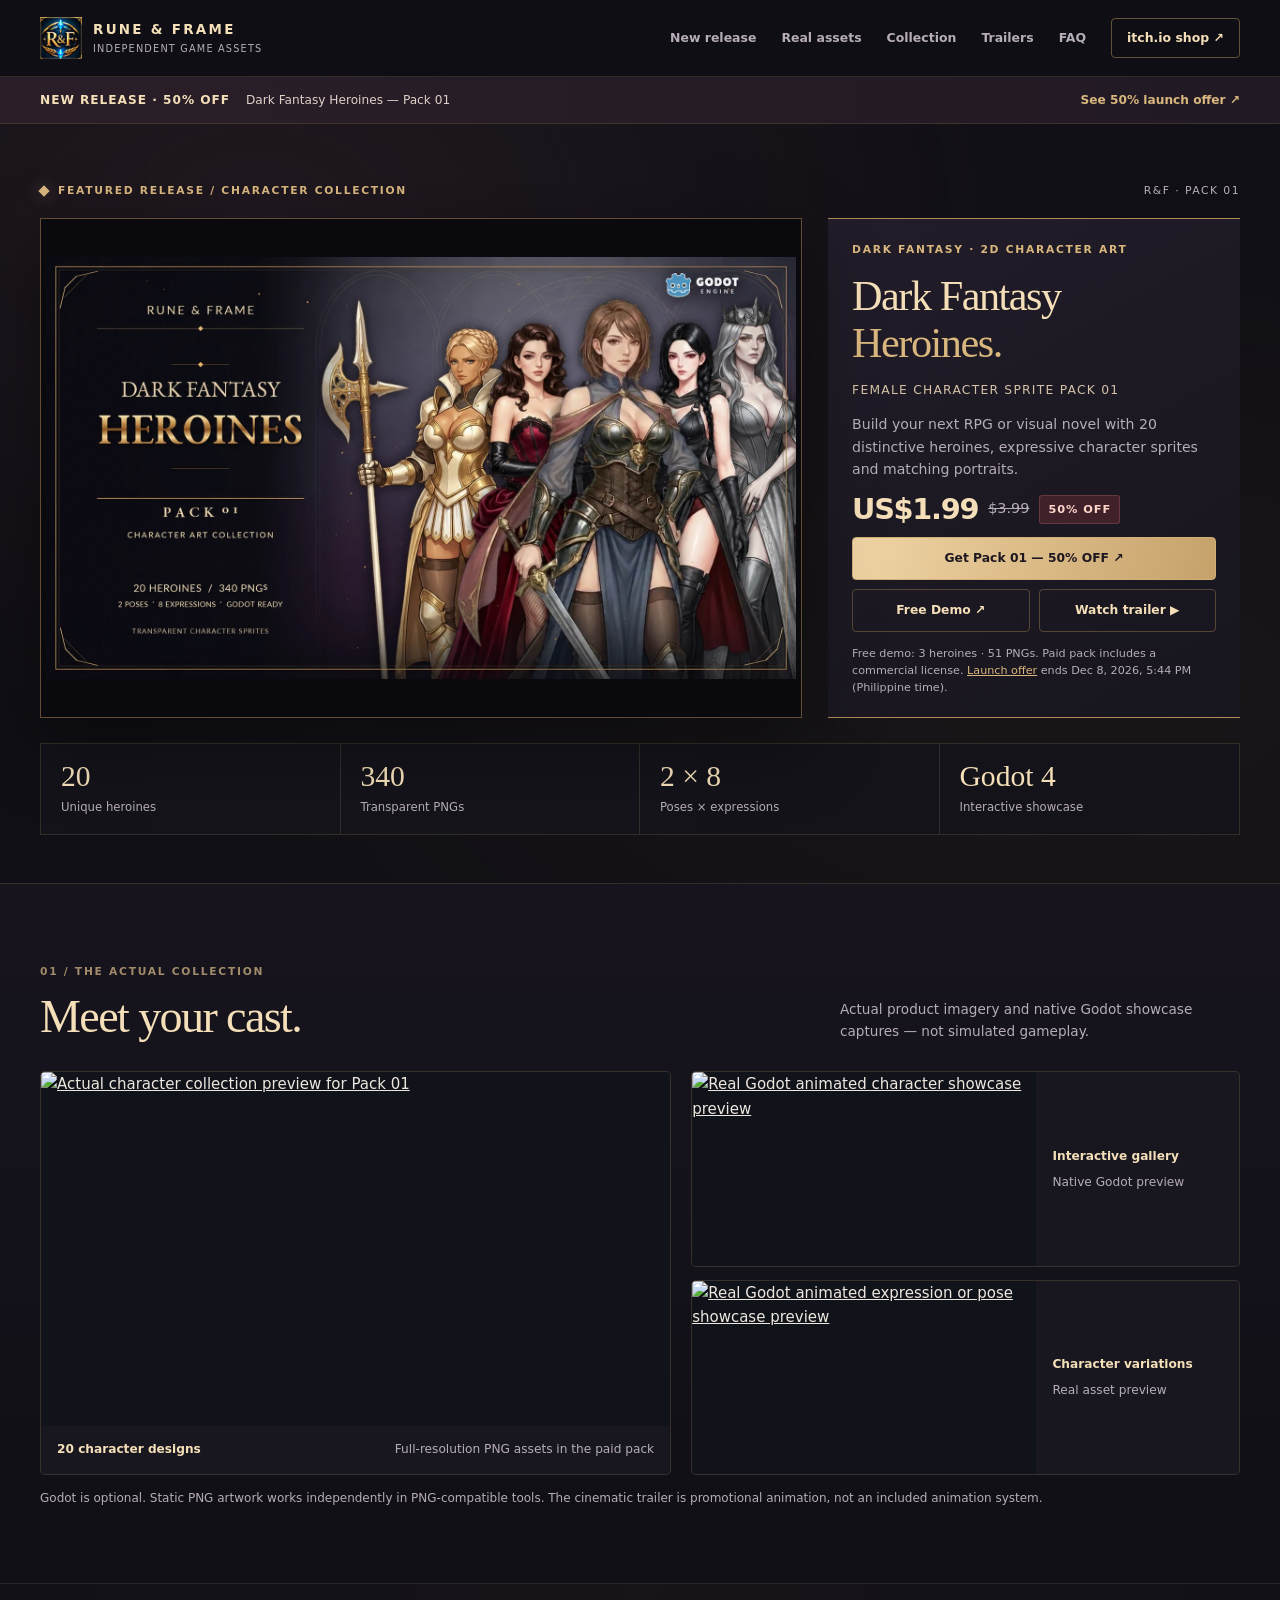
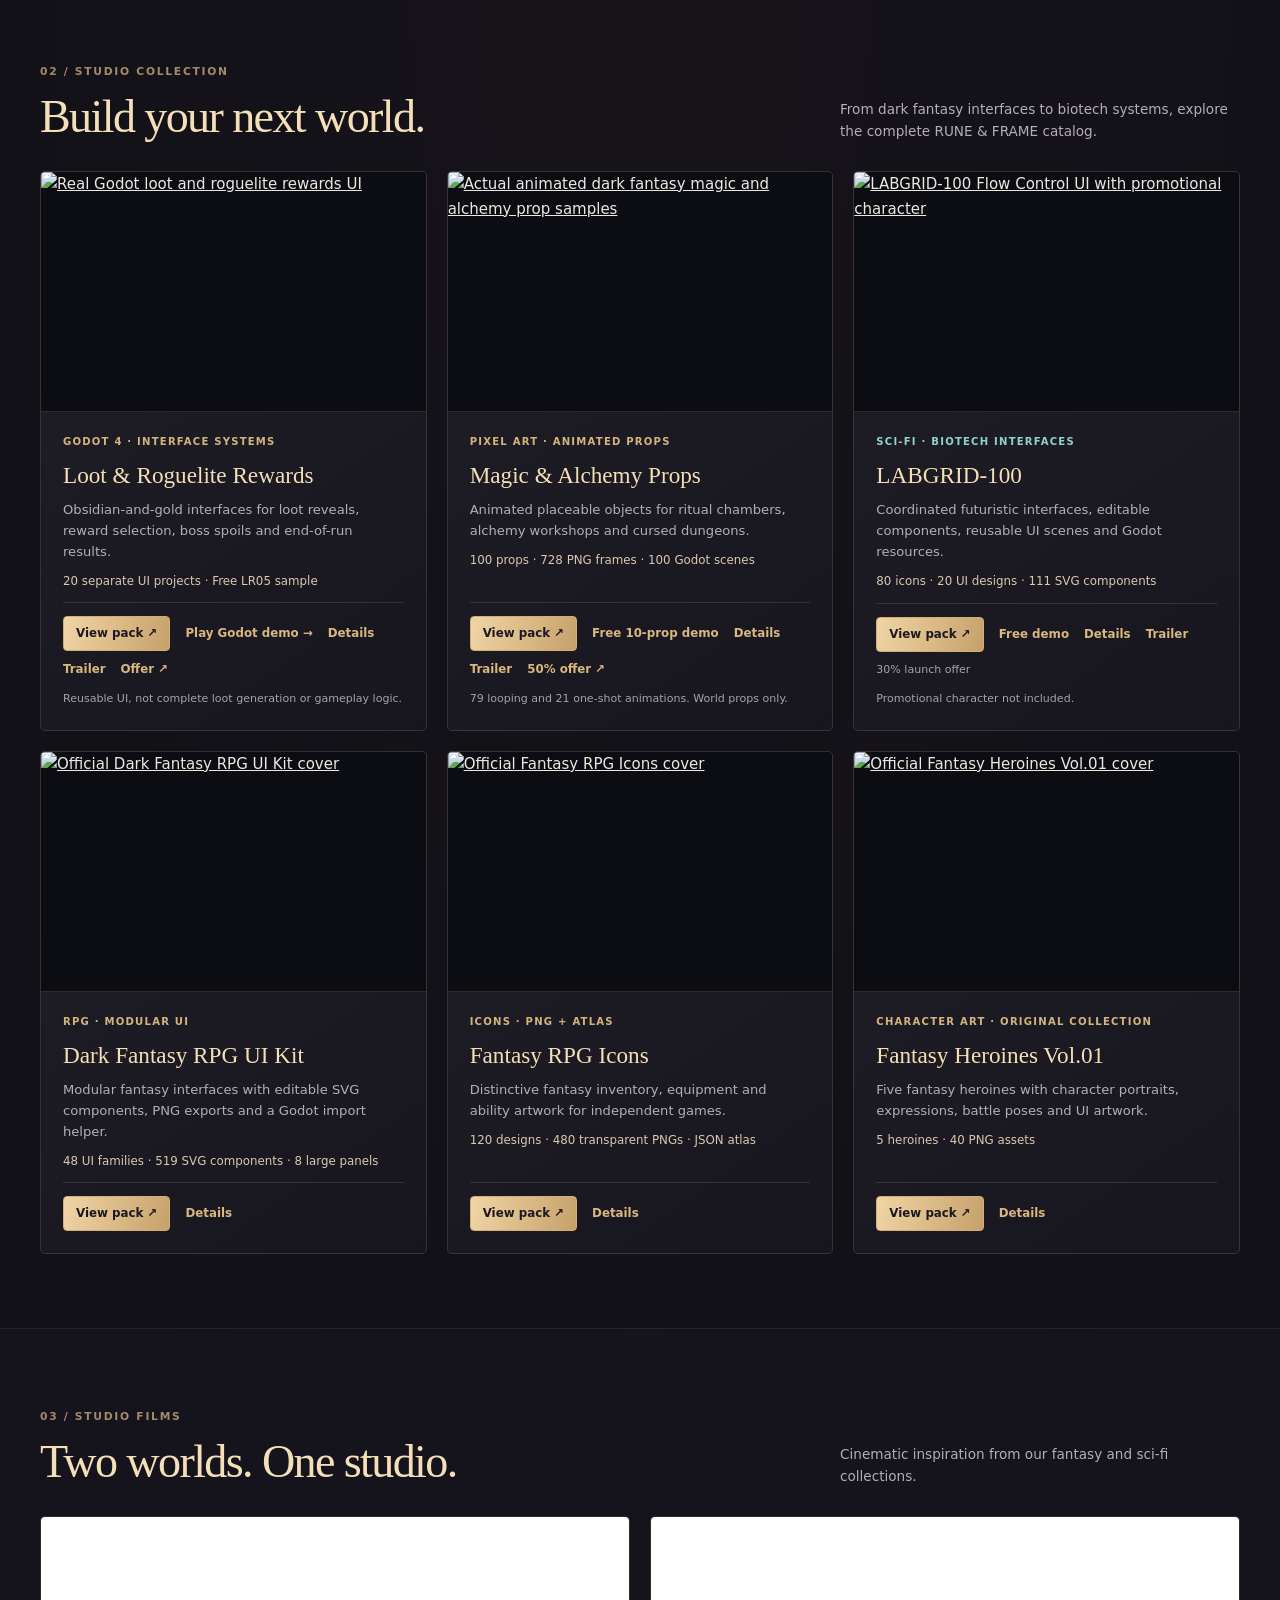
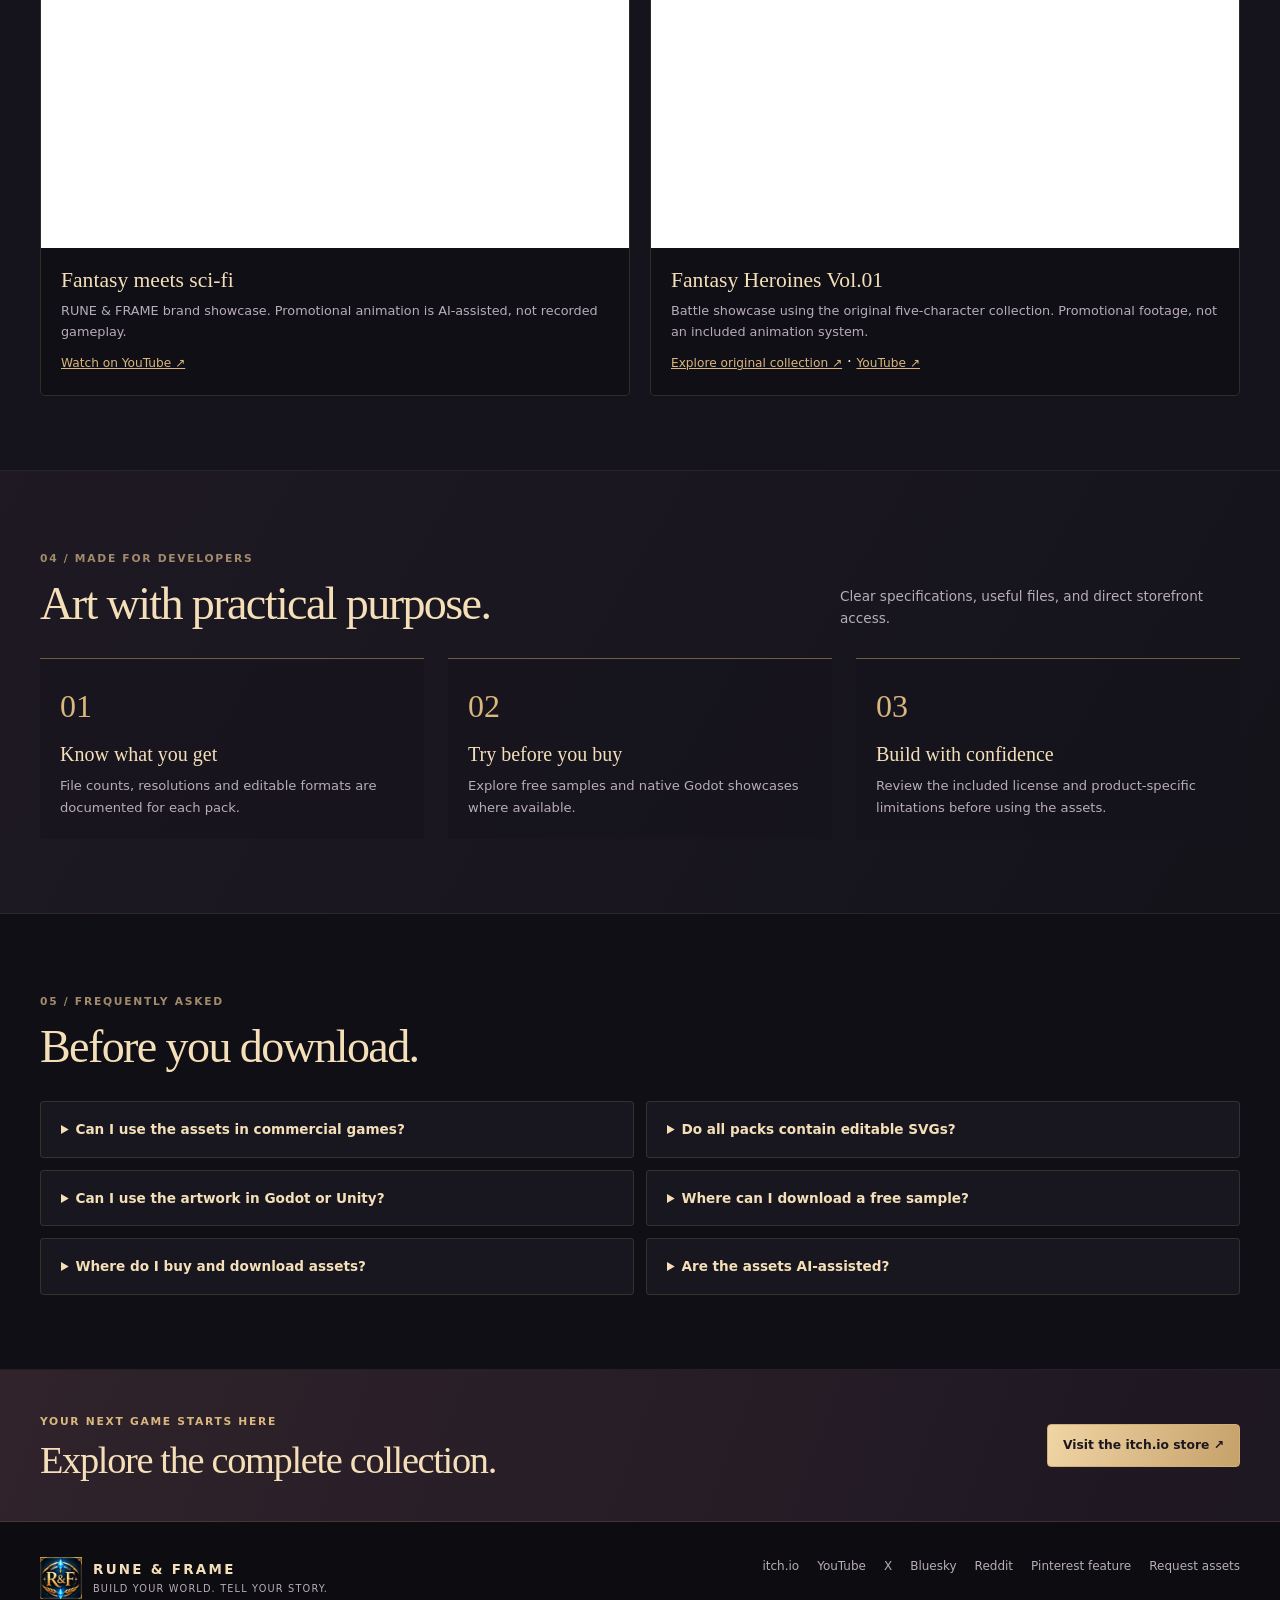
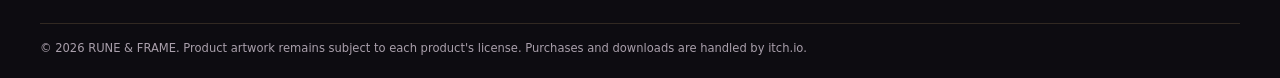
==== commit 5db9557c: "Redesign full studio homepage with editorial dark fantasy art direction" ====
--- a/index.html
+++ b/index.html
@@ -1,154 +1,31 @@
-<!doctype html><html lang="en"><head><meta charset="utf-8"><meta name="viewport" content="width=device-width,initial-scale=1"><meta name="theme-color" content="#10131b"><meta name="color-scheme" content="dark"><title>Dark Fantasy Heroines &amp; Game Assets | RUNE &amp; FRAME</title><meta name="description" content="Explore Dark Fantasy Heroines Pack 01: 20 female characters, 340 transparent PNGs, a free demo and Godot showcase. Discover more RPG art, UI and animated props."><meta name="robots" content="index,follow,max-image-preview:large"><link rel="canonical" href="https://s902901126-sudo.github.io/rune-and-frame-site/"><link rel="icon" href="assets/rune-frame-brand-logo.png" type="image/png"><meta property="og:type" content="website"><meta property="og:site_name" content="RUNE &amp; FRAME"><meta property="og:title" content="Dark Fantasy Heroines &amp; Game Assets | RUNE &amp; FRAME"><meta property="og:description" content="Explore Dark Fantasy Heroines Pack 01: 20 female characters, 340 transparent PNGs, a free demo and Godot showcase. Discover more RPG art, UI and animated props."><meta property="og:url" content="https://s902901126-sudo.github.io/rune-and-frame-site/"><meta property="og:image" content="https://img.itch.zone/aW1hZ2UvNTQyODM2OC8zMjc0OTIwMy5wbmc=/original/Kd7uNY.png"><meta name="twitter:card" content="summary_large_image"><link rel="stylesheet" href="style.css?v=20261113-labgrid-v7"><script type="application/ld+json">{"@context":"https://schema.org","@type":"CollectionPage","name":"RUNE & FRAME — Game Assets for Indie Developers","url":"https://s902901126-sudo.github.io/rune-and-frame-site/","description":"Dark Fantasy Heroines, character sprites, animated props, fantasy and sci-fi UI, and RPG icons for indie game developers.","mainEntity":{"@type":"ItemList","itemListElement":[{"@type":"ListItem","position":1,"name":"Dark Fantasy Heroines – Female Character Sprite Pack 01","url":"https://andy0327.itch.io/dark-fantasy-heroines-01"},{"@type":"ListItem","position":2,"name":"Dark Fantasy Magic & Alchemy Props — 100 Animated Pixel Art Assets","url":"https://andy0327.itch.io/dark-fantasy-magic-alchemy-props"},{"@type":"ListItem","position":3,"name":"LABGRID-100 — Sci-Fi Biotech UI Kit","url":"https://andy0327.itch.io/sci-fi-biotech-ui-kit"},{"@type":"ListItem","position":4,"name":"Dark Fantasy RPG UI Kit — 48 Modular UI Sets","url":"https://andy0327.itch.io/dark-fantasy-rpg-ui-kit"},{"@type":"ListItem","position":5,"name":"Fantasy RPG Icons — 120 Unique Icons","url":"https://andy0327.itch.io/fantasy-rpg-120-icons"},{"@type":"ListItem","position":6,"name":"Fantasy Heroines Vol.01 — Anime RPG Character Pack","url":"https://andy0327.itch.io/fantasy-heroines-vol-01"},{"@type":"ListItem","position":7,"name":"Loot & Roguelite Rewards — Native Godot 4 UI Kit","url":"https://andy0327.itch.io/loot-roguelite-rewards"}]},"publisher":{"@type":"Organization","name":"RUNE & FRAME","url":"https://andy0327.itch.io/"}}</script><style>
-/* RUNE FRAME MOBILE AND ILLUSTRATION INLINE PATCH V6 */
-.hero{background-image:linear-gradient(90deg,rgba(6,12,22,.67),rgba(6,12,22,.32) 65%,rgba(6,12,22,.08)),url("assets/fantasy-castle-hero.jpg")!important;background-position:center center!important;background-size:cover!important;background-repeat:no-repeat!important}
-.hero::before,.hero::after{display:none!important}
-.products{background-image:linear-gradient(180deg,rgba(8,16,27,.80),rgba(8,16,27,.91)),url("assets/fantasy-castle-hero.jpg")!important;background-position:70% center!important;background-size:cover!important}
-.showcase{background-image:linear-gradient(180deg,rgba(7,13,24,.81),rgba(7,13,24,.94)),url("assets/fantasy-castle-hero.jpg")!important;background-size:cover!important}
-.hero-art{min-height:0!important}
-.hero-art img{width:100%!important;height:auto!important;object-fit:contain!important;aspect-ratio:3/1!important}
-.product-visual{aspect-ratio:auto!important}
-.product-visual img{width:100%!important;height:auto!important;aspect-ratio:auto!important;object-fit:contain!important}
-.product-card:hover .product-visual img{transform:none!important}
-@media (max-width:1100px),(hover:none) and (pointer:coarse){
- .hero-grid,.utility-grid,.product-hero{grid-template-columns:minmax(0,1fr)!important}
- .product-grid{grid-template-columns:minmax(0,1fr)!important;max-width:750px;margin-inline:auto}
- .product-card:last-child{grid-column:auto!important}
- .hero-art{width:100%;max-width:750px;justify-self:center}
- .hero{padding:52px 0 65px!important;min-height:0!important;background-image:linear-gradient(180deg,rgba(6,12,22,.39),rgba(6,12,22,.75)),url("assets/fantasy-castle-hero.jpg")!important;background-position:68% 35%!important}
- .hero h1{font-size:clamp(2.6rem,7vw,4rem)!important}
- .hero-art img{height:auto!important}
- .topbar-inner{flex-direction:column;align-items:stretch;gap:10px;min-height:0;padding:12px 0}
- .topbar nav{display:flex;flex-wrap:wrap;justify-content:flex-start;gap:8px 14px}
- .section{padding:66px 0!important}
- .faq-grid{grid-template-columns:1fr!important}
- .product-visual img{height:auto!important}
-}
-@media(max-width:500px){
- .hero h1{font-size:clamp(2.4rem,10vw,3.4rem)!important}
- .hero-actions .btn{flex:1 1 100%}
- .hero-numbers{flex-wrap:wrap;gap:15px}
- .hero-art-caption{font-size:.59rem;padding:12px}
-}
-
-/* LABGRID-100 launch showcase */
-.labgrid{background:radial-gradient(ellipse at 80% 30%,#0a4555 0,transparent 48%),#0b1724;border-bottom:1px solid #45c6d33b}.labgrid-grid{display:grid;grid-template-columns:minmax(0,1fr) minmax(0,1fr);align-items:center;gap:48px}.labgrid h2{margin:15px 0 22px}.labgrid p{color:#c2d2db}.labgrid .eyebrow,.labgrid-stats strong{color:#8ce0e8}.labgrid-stats{font-size:1.05rem}.labgrid-actions{display:flex;gap:12px;flex-wrap:wrap;margin:25px 0}.labgrid .primary{background:#91e0e6;color:#0b1821}.labgrid-art{margin:0;border:1px solid #60d6e05c;border-radius:17px;overflow:hidden;background:#07111a;box-shadow:0 24px 60px #0007}.labgrid-art img{width:100%;height:auto}.labgrid-art figcaption{padding:10px 16px;color:#bdd2da;font-size:.78rem}.labgrid .labgrid-note{font-size:.8rem;color:#a5bbc6}.labgrid-price{font-weight:600}@media(max-width:800px){.labgrid-grid{grid-template-columns:minmax(0,1fr);gap:25px}.labgrid-actions .btn{flex:1 1 190px}}
-
-
-.brand-trailer{background:linear-gradient(135deg,#101925,#102633);border-bottom:1px solid rgba(140,224,210,.22)}.brand-trailer .section-heading{margin-left:auto;margin-right:auto;text-align:center}.brand-trailer-video{position:relative;max-width:960px;margin:auto;aspect-ratio:16/9;background:#080d16;border:1px solid #81cbd04d;border-radius:18px;overflow:hidden;box-shadow:0 24px 65px #0007}.brand-trailer-video iframe{position:absolute;inset:0;width:100%;height:100%;border:0}.brand-trailer-note{color:var(--muted);font-size:.85rem;text-align:center;margin:18px auto}.brand-trailer-links{display:flex;flex-wrap:wrap;justify-content:center;gap:12px}@media(max-width:500px){.brand-trailer-links .btn{flex:1 1 100%}}
-
-/* DFMA100 FEATURED HERO – use verified, animated product imagery; keep LABGRID section intact. */
-.hero.hero-magic{background-color:#150e22!important;background-image:radial-gradient(ellipse at 79% 34%,rgba(140,77,174,.25),transparent 65%),radial-gradient(ellipse at 10% 82%,rgba(164,94,45,.15),transparent 64%),linear-gradient(115deg,#100d1b 10%,#24112e 68%,#10121e)!important;background-size:auto!important;background-position:center!important}
-.hero.hero-magic .hero-kicker{color:#f0c78a;letter-spacing:.13em}
-.hero.hero-magic .status-dot{background:#f0bb70;box-shadow:0 0 15px #edb46d8c}
-.hero.hero-magic h1 span{color:#f2c990;background:linear-gradient(100deg,#fff0c9,#dfae66);-webkit-background-clip:text;background-clip:text;-webkit-text-fill-color:transparent}
-.hero.hero-magic .hero-art{background:#110b19;border-color:#755379;min-height:0!important;box-shadow:0 25px 75px #0009}
-.hero.hero-magic .hero-art img{width:100%!important;height:auto!important;object-fit:contain!important;display:block}
-.hero.hero-magic .hero-art-stack{display:flex;flex-direction:column}
-.hero.hero-magic .hero-art img.hero-banner{aspect-ratio:8/3!important}
-.hero.hero-magic .hero-art img.hero-real-sample{aspect-ratio:1440/835!important;border-top:1px solid rgba(231,175,112,.25)}
-.hero.hero-magic .hero-art-caption{background:linear-gradient(transparent,rgba(12,6,22,.94));color:#f3e9f7}
-.hero.hero-magic .hero-art-caption span{color:#f3c882}
-.hero.hero-magic .hero-numbers strong{color:#f7e8d1}
-.hero.hero-magic .hero-sale-line{font-size:.89rem;color:#cfc0d9;line-height:1.6;margin-top:-10px}
-.hero.hero-magic .hero-sale-line a{color:#f3cd8b;text-underline-offset:3px}
-.dfma-sale-highlight{color:#efca91;font-weight:700}
-[data-dfma-sale][hidden]{display:none!important}
-#magic-alchemy{background:radial-gradient(ellipse at 80% 30%,rgba(99,46,128,.28),transparent 50%),#171020;border-bottom:1px solid rgba(213,161,98,.3)}
-#magic-alchemy .eyebrow,#magic-alchemy .labgrid-stats strong{color:#f0c98e}
-#magic-alchemy p{color:#d9cddd}
-#magic-alchemy .primary{background:#eec585;color:#21162a}
-#magic-alchemy .labgrid-art{border-color:rgba(221,163,102,.47);background:#120c1a}
-#magic-alchemy .labgrid-note{color:#bfb1c7}
-#magic-alchemy a:not(.btn){color:#f2c78a}
-@media(max-width:500px){.hero.hero-magic .hero-art-caption{display:block;font-size:.62rem}.hero.hero-magic .hero-art-caption span{display:block;margin-top:3px}.hero.hero-magic .hero-sale-line{margin-top:0}}
-
-/* LR launch feature (2026-11-18) — scoped to preserve existing product sections. */
-.lr-launch-strip{background:linear-gradient(95deg,#302032,#1b1423 56%,#271c13);border-bottom:1px solid #bc8b5070}
-.lr-launch-inner{display:flex;justify-content:space-between;align-items:center;gap:18px;padding-block:13px;color:#f4e8d7}
-.lr-launch-inner>div{display:flex;flex-wrap:wrap;align-items:center;gap:12px}
-.lr-launch-inner strong{color:#f7d09a;font-size:.78rem;letter-spacing:.1em}
-.lr-launch-inner span{font-size:.84rem}
-.lr-launch-inner>a{display:inline-flex;white-space:nowrap;text-decoration:none;background:#e8bb78;color:#17131b;font-weight:800;font-size:.82rem;padding:9px 14px;border-radius:8px}
-.lr-launch-inner>a:hover{background:#ffd39a}
-.lr-feature{background:radial-gradient(ellipse at 87% 0,#56364a55,transparent 55%),linear-gradient(145deg,#1b1621,#0e111a);border-bottom:1px solid #a47a4d55}
-.lr-feature-grid{display:grid;grid-template-columns:minmax(0,1fr) minmax(0,1.06fr);gap:54px;align-items:center}
-.lr-feature h2{margin:13px 0 23px;font-size:clamp(2.3rem,4.5vw,4.3rem)}
-.lr-feature h2 span{color:#ecc18a}
-.lr-feature-lead{font-size:1.08rem;max-width:610px;color:#d4cfda;line-height:1.75}
-.lr-feature-facts{display:flex;flex-wrap:wrap;gap:10px;margin:25px 0}
-.lr-feature-facts span{padding:9px 13px;border:1px solid #bd95554d;background:#e7bb7a12;border-radius:9px;font-size:.82rem;color:#ded5c7}
-.lr-feature-facts strong{color:#f4d7a3}
-.lr-feature-actions{display:flex;flex-wrap:wrap;gap:10px;margin:26px 0 20px}
-.lr-feature-actions .btn{font-size:.82rem;padding:12px 16px}
-.lr-feature-note{font-size:.8rem;color:#aeacb8;line-height:1.7}
-.lr-feature-visual{margin:0;background:#0b0c13;border-radius:18px;border:1px solid #b491635d;overflow:hidden;box-shadow:0 30px 70px #0007}
-.lr-feature-visual a{display:block}
-.lr-feature-visual img{width:100%;height:auto;object-fit:contain}
-.lr-feature-visual figcaption{display:flex;justify-content:space-between;flex-wrap:wrap;gap:6px;padding:13px 17px;color:#f1d4a5;font-size:.72rem;letter-spacing:.05em;font-weight:800}
-.lr-feature-visual figcaption span{color:#b5aabb;font-weight:500}
-@media(max-width:900px){.lr-feature-grid{grid-template-columns:minmax(0,1fr);gap:30px}.lr-feature{padding:65px 0}.lr-feature-visual{max-width:760px}.lr-launch-inner{flex-wrap:wrap}.lr-launch-inner>a{margin-left:auto}}
-@media(max-width:520px){.lr-feature-actions .btn{flex:1 1 100%}.lr-launch-inner>a{margin-left:0;width:100%;justify-content:center}.lr-feature h2{font-size:clamp(2.2rem,10vw,3.1rem)}}
-/* Dark Fantasy Heroines — launch feature, 2026-11-24 */
-.hero.hero-heroines{background-color:#130e19!important;background-image:radial-gradient(ellipse at 82% 28%,#58384b55,transparent 60%),radial-gradient(ellipse at 16% 75%,#7b522e26,transparent 55%),linear-gradient(125deg,#100d16,#201725)!important;background-size:auto!important}
-.hero-heroines .hero-kicker{color:#e8c78d;border-color:#be99566b;background:#bd925014}
-.hero-heroines .status-dot{background:#eac17b;box-shadow:0 0 15px #eac17b88}
-.hero-heroines h1{font-family:Georgia,'Times New Roman',serif;font-size:clamp(3.1rem,6.4vw,6.1rem);letter-spacing:-.045em;color:#fff0d6;margin-bottom:12px}
-.hero-heroines h1 span{color:#e9c48a;background:linear-gradient(100deg,#fff0c9,#c59552);-webkit-background-clip:text;background-clip:text;-webkit-text-fill-color:transparent}
-.hero-heroines .heroines-subtitle{color:#e8c78d;font-weight:700;letter-spacing:.04em;margin:0 0 20px;font-size:1.08rem}
-.hero-heroines .hero-copy>p{color:#dfd4dc}
-.hero-heroines .hero-actions{margin:22px 0}
-.hero-heroines .heroines-note{font-size:.83rem;line-height:1.65;color:#c5b9c4}
-.heroines-note a{color:#f0cb8e}
-.heroines-price{display:flex;flex-wrap:wrap;align-items:center;gap:13px;color:#dfc49a;margin-top:23px}
-.heroines-price strong{border:1px solid #cda86f88;background:#d2a56918;color:#f5d69d;border-radius:6px;padding:5px 10px;font-size:.85rem;letter-spacing:.05em}
-.heroines-price del{color:#a99da8;font-size:1rem}
-.heroines-price b{color:#f9d99d;font-size:1.85rem;line-height:1.2}
-[data-heroines-sale][hidden]{display:none!important}
-.heroines-visual{min-width:0;margin:0;background:#100d15;border:1px solid #b08a586f;border-radius:17px;overflow:hidden;box-shadow:0 24px 60px #0008}
-.heroines-visual a{display:block;min-width:0}
-.heroines-visual img{width:100%;height:auto;object-fit:contain;display:block}
-.heroines-gifs{display:grid;grid-template-columns:repeat(2,minmax(0,1fr));gap:2px;background:#9b76434f;border-top:1px solid #b08a586f}
-.heroines-gifs a{background:#0c0d14}
-.heroines-visual figcaption{padding:12px 15px;display:flex;flex-wrap:wrap;justify-content:space-between;gap:7px;color:#edc98f;font-size:.69rem;font-weight:700;letter-spacing:.05em}
-.heroines-visual figcaption span{color:#bdafbd;font-weight:500}
-@media(min-width:1101px){.topbar nav{gap:14px;flex-wrap:wrap;justify-content:flex-end}.hero.heroines-visual{max-width:100%}}
-@media(max-width:500px){.hero-heroines .hero-numbers{gap:15px}.hero-heroines .hero-numbers strong{font-size:1.55rem}.hero-heroines .hero-numbers small{font-size:.68rem}.heroines-visual figcaption{font-size:.63rem}.hero-heroines .heroines-price b{font-size:1.65rem}}
-</style></head><body><a class="skip" href="#main">Skip to content</a><header class="topbar"><div class="shell topbar-inner"><a href="./" class="brand" aria-label="RUNE & FRAME home"><img class="brand-logo" src="assets/rune-frame-brand-logo.png" width="48" height="48" alt="" aria-hidden="true" decoding="async"><span class="brand-name">RUNE <em>&</em> FRAME</span></a><nav aria-label="Main navigation"><a href="#featured">Heroines</a><a href="#loot-rewards">Loot &amp; Rewards</a><a href="#magic-alchemy">Magic &amp; Alchemy</a><a href="#labgrid">Sci-Fi UI</a><a href="#products">Other assets</a><a href="#why">For developers</a><a href="#faq">FAQ</a><a class="nav-shop" href="https://andy0327.itch.io/" target="_blank" rel="noopener noreferrer">itch.io shop <span aria-hidden="true">↗</span></a></nav></div></header><aside class="lr-launch-strip" aria-label="Dark Fantasy Heroines launch promotion"><div class="shell lr-launch-inner"><div><strong>NEW RELEASE<span data-heroines-sale hidden> · 50% OFF</span></strong><span>Dark Fantasy Heroines — 20 characters · 340 PNGs · Free Demo</span></div><a href="https://andy0327.itch.io/dark-fantasy-heroines-01" data-heroines-cta>Explore Pack 01 ↗</a></div></aside>
-<main id="main"><section class="hero hero-heroines" id="featured" aria-labelledby="hero-title"><div class="shell hero-grid"><div class="hero-copy"><div class="hero-kicker"><span class="status-dot"></span> NEW RELEASE / CHARACTER SPRITES</div><h1 id="hero-title">Dark Fantasy<br><span>Heroines.</span></h1><p class="heroines-subtitle">Female Character Sprite Pack 01</p><p>Bring your world to life with <strong>20 distinctive heroines</strong>, from elegant nobles to powerful knights and mysterious warriors. Made for RPGs, visual novels and character-driven games.</p><div class="heroines-price" data-heroines-sale hidden><strong>50% OFF</strong><del>US$3.99</del><b>US$1.99</b></div><div class="hero-actions"><a class="btn primary" href="https://andy0327.itch.io/dark-fantasy-heroines-01" data-heroines-cta>Get the Full Pack ↗</a><a class="btn ghost" href="https://andy0327.itch.io/dark-fantasy-heroines-01#demo">Try Free Demo ↗</a><a class="btn ghost" href="https://www.youtube.com/shorts/jV03_pabw0M">Watch 30s Trailer ↗</a></div><p class="heroines-note"><span data-heroines-sale hidden>Launch offer ends December 8, 2026, 5:44 PM Philippine time. <a href="https://itch.io/s/223874/dark-fantasy-heroines-launch-sale-50-off">View sale ↗</a> </span>Free demo includes 3 heroines and 51 PNGs. Commercial license included with the full pack.</p><div class="hero-numbers"><div><strong>20</strong><small>Unique heroines</small></div><div><strong>340</strong><small>Transparent PNGs</small></div><div><strong>2 × 8</strong><small>Poses × expressions</small></div></div></div><figure class="heroines-visual"><a href="https://andy0327.itch.io/dark-fantasy-heroines-01"><img class="heroines-main" src="https://img.itch.zone/aW1hZ2UvNTQyODM2OC8zMjc0OTIwMy5wbmc=/original/Kd7uNY.png" alt="Official Dark Fantasy Heroines Pack 01 product preview" fetchpriority="high"></a><div class="heroines-gifs"><a href="https://andy0327.itch.io/dark-fantasy-heroines-01"><img src="https://img.itch.zone/aW1hZ2UvNTQyODM2OC8zMjc0OTkwMS5naWY=/original/iMTyA9.gif" alt="Dark Fantasy Heroines animated Godot product showcase, first preview" loading="lazy"></a><a href="https://andy0327.itch.io/dark-fantasy-heroines-01"><img src="https://img.itch.zone/aW1hZ2UvNTQyODM2OC8zMjc0OTI0NS5naWY=/original/UbGG2%2B.gif" alt="Dark Fantasy Heroines animated Godot product showcase, second preview" loading="lazy"></a></div><figcaption>REAL PRODUCT PREVIEWS <span>GODOT SHOWCASE · TRANSPARENT PNGs</span></figcaption></figure></div></section>
-<script>(function(){const active=Date.now()<Date.parse('2026-12-08T09:44:00Z');document.querySelectorAll('[data-heroines-sale]').forEach(el=>el.hidden=!active);if(active){document.querySelectorAll('[data-heroines-cta]').forEach(el=>{el.textContent='Get Pack 01 — 50% OFF ↗';});}})();</script>
-
-<section class="section lr-feature" id="loot-rewards" aria-labelledby="lr-title">
-<div class="shell lr-feature-grid">
-<div class="lr-feature-copy">
-<span class="eyebrow">NEW RELEASE / 20 GODOT 4 UI PROJECTS</span>
-<h2 id="lr-title">Loot &amp; Roguelite <span>Rewards</span></h2>
-<p class="lr-feature-lead">Make every reward feel earned. Add premium obsidian-and-gold interfaces to loot reveals, reward selection, boss spoils and end-of-run results.</p>
-<div class="lr-feature-facts"><span><strong>20</strong> separate UI projects</span><span><strong>Godot 4</strong> native scenes</span><span><strong>Free</strong> LR05 sample</span></div>
-<div class="lr-feature-actions">
-<a class="btn primary" href="https://itch.io/s/220906/loot-roguelite-rewards-50-launch-sale" target="_blank" rel="noopener noreferrer">50% Launch Sale ↗</a>
-<a class="btn ghost" href="https://andy0327.itch.io/loot-roguelite-rewards" target="_blank" rel="noopener noreferrer">Try the Free Sample ↗</a><a class="btn ghost" href="demo/loot-roguelite-rewards/" aria-label="Play actual Godot 4 LR05 interactive web demo">Play Godot Demo Online →</a>
-<a class="btn ghost" href="products/loot-roguelite-rewards.html">Explore the UI Kit →</a>
-<a class="btn ghost" href="https://www.youtube.com/shorts/9wYKs1iqCKk" target="_blank" rel="noopener noreferrer">Watch the 30s Trailer ↗</a>
-</div>
-<p class="lr-feature-note">Regular price: US$4.99. Sale pricing and availability are confirmed at itch.io. The pack provides reusable UI, not complete loot generation, save systems or gameplay logic.</p>
-</div>
-<figure class="lr-feature-visual">
-<a href="products/loot-roguelite-rewards.html" aria-label="Explore Loot and Roguelite Rewards details">
-<img src="https://img.itch.zone/aW1hZ2UvNTM5NDUwNS8zMjQ4NTUyNS5wbmc=/original/UD5GiL.png" width="1280" height="720" loading="lazy" alt="Official real Godot UI screenshot for Loot and Roguelite Rewards">
-</a><figcaption>REAL GODOT UI PREVIEW <span>20 PROJECTS · FREE DEMO AVAILABLE</span></figcaption>
-</figure>
-</div>
-</section>
-<section class="section labgrid" id="magic-alchemy" aria-labelledby="magic-alchemy-title"><div class="shell labgrid-grid"><div class="labgrid-copy"><span class="eyebrow">ANIMATED WORLD PROPS / GODOT 4</span><h2 id="magic-alchemy-title">Dark Fantasy Magic &amp; Alchemy Props</h2><p>Bring ritual chambers, alchemy workshops and cursed dungeons to life with 100 animated placeable world props.</p><p class="labgrid-stats"><strong>100 Props</strong> · <strong>728 PNG Frames</strong> · <strong>100 Godot 4 Scenes</strong></p><p>Includes 79 looping and 21 one-shot animations, 200 GIF previews, a gallery and individual showcase.</p><p>See itch.io for current pricing. <a data-dfma-sale hidden href="https://itch.io/s/218341/dark-fantasy-magic-alchemy-props-50-launch-sale">View the 50% launch sale ↗</a></p><div class="labgrid-actions"><a class="btn primary" href="https://andy0327.itch.io/dark-fantasy-magic-alchemy-props">View on itch.io ↗</a><a class="btn ghost" href="https://andy0327.itch.io/dark-fantasy-magic-alchemy-props#demo">Free 10-prop demo ↗</a><a class="btn ghost" href="products/dark-fantasy-magic-alchemy.html">Specifications →</a><a class="btn ghost" href="https://www.youtube.com/watch?v=tUbl7zFExWA">Watch 60-second preview ↗</a></div><p class="labgrid-note">World props only: characters, soundtrack, collision and gameplay logic are not included. Commercial use is subject to the included license.</p></div><figure class="labgrid-art"><img loading="lazy" src="assets/dfma100-cover.png" width="630" height="500" alt="Official Dark Fantasy Magic and Alchemy Props product cover"><figcaption>Official product cover · <a href="https://www.youtube.com/watch?v=tUbl7zFExWA">watch animated prop previews ↗</a></figcaption></figure></div></section>
-
-<script>/* DFMA100 50% launch offer ends 2026-12-16 21:16 Asia/Manila. Never show an expired offer. */(function(){if(Date.now()<Date.parse('2026-12-16T13:16:00Z'))document.querySelectorAll('[data-dfma-sale]').forEach(function(el){el.hidden=false;});})();</script>
-<section class="section labgrid" id="labgrid" aria-labelledby="labgrid-title"><div class="shell labgrid-grid"><div class="labgrid-copy"><span class="eyebrow">NEW / SCI-FI UI ASSETS</span><h2 id="labgrid-title">LABGRID-100 — Sci-Fi Biotech UI Kit</h2><p>Build futuristic interfaces faster with coordinated artwork, editable components and Godot 4 project files. Explore the free demo before you buy.</p><p class="labgrid-stats"><strong>80 Icons</strong> · <strong>20 UI Designs</strong> · <strong>111 SVG Components</strong></p><p>Includes four PNG icon sizes, reusable UI scenes and Theme resources, example interfaces and setup documentation.</p><p class="labgrid-price">Regular price: $3.99 USD. <span id="labgrid-offer" hidden></span> Check itch.io for current pricing.</p><div class="labgrid-actions"><a class="btn primary" href="https://andy0327.itch.io/sci-fi-biotech-ui-kit" target="_blank" rel="noopener noreferrer">Explore LABGRID-100 ↗</a><a class="btn ghost" href="https://andy0327.itch.io/sci-fi-biotech-ui-kit" target="_blank" rel="noopener noreferrer">Try Free Demo ↗</a><a class="btn ghost" href="https://youtu.be/tesOslS76bw" target="_blank" rel="noopener noreferrer">Watch 15-Second Trailer ↗</a></div><p class="labgrid-note">Promotional character not included. The trailer contains AI-generated animation; product previews show actual UI artwork. <a href="products/sci-fi-biotech-ui.html">Read the LABGRID-100 specifications and download details →</a></p></div><figure class="labgrid-art"><img loading="lazy" src="https://img.itch.zone/aW1hZ2UvNTMzMjkyMy8zMjA5NzAyNi5wbmc=/original/z1xemW.png" alt="LABGRID-100 Flow Control UI artwork with a promotional character" width="1672" height="941"><figcaption>Flow Control UI preview · Promotional character not included</figcaption></figure></div></section>
-<script>if(Date.now() >= Date.parse('2026-11-11T00:00:00Z') && Date.now() < Date.parse('2026-12-11T09:30:00Z')){const offer=document.getElementById('labgrid-offer');offer.textContent='Launch offer: $2.79 — 30% off. ';offer.hidden=false;}</script>
-<section class="section brand-trailer" id="brand-trailer" aria-labelledby="brand-trailer-title"><div class="shell"><div class="section-heading"><span class="eyebrow">RUNE &amp; FRAME / BRAND SHOWCASE</span><h2 id="brand-trailer-title">Two Worlds. One Studio.</h2><p>From dark fantasy interfaces to futuristic biotech systems, RUNE &amp; FRAME creates game-ready visual assets for independent developers.</p></div><div class="brand-trailer-video"><iframe title="RUNE &amp; FRAME — Fantasy Meets Sci-Fi brand trailer" src="https://www.youtube-nocookie.com/embed/TDL-W3ECDE8" loading="lazy" referrerpolicy="strict-origin-when-cross-origin" allow="accelerometer; autoplay; clipboard-write; encrypted-media; gyroscope; picture-in-picture; web-share" allowfullscreen></iframe></div><p class="brand-trailer-note">AI-assisted promotional animation; not recorded gameplay. Promotional characters are not included in the UI asset packs.</p><div class="brand-trailer-links"><a class="btn ghost" href="https://andy0327.itch.io/dark-fantasy-rpg-ui-kit" target="_blank" rel="noopener noreferrer">Dark Fantasy UI ↗</a><a class="btn ghost" href="https://andy0327.itch.io/sci-fi-biotech-ui-kit" target="_blank" rel="noopener noreferrer">LABGRID-100 ↗</a><a class="btn primary" href="https://andy0327.itch.io/" target="_blank" rel="noopener noreferrer">Visit the Store ↗</a></div></div></section>
-<section class="section products" id="products"><div class="shell"><div class="section-heading"><span class="eyebrow">MORE FROM RUNE &amp; FRAME</span><h2>Fantasy UI, RPG Icons &amp; Character Art.</h2><p>Explore the wider RUNE &amp; FRAME catalog alongside our newest Dark Fantasy Heroines, animated props and sci-fi UI kits.</p></div><div class="product-grid"><article class="product-card gold"><a class="product-visual" href="products/dark-fantasy-ui.html" aria-label="Read about Dark Fantasy RPG UI Kit"><img loading="lazy" src="https://img.itch.zone/aW1nLzMxODUzMTk3LnBuZw==/original/Rd0Pov.png" alt="Official cover art for Dark Fantasy RPG UI Kit" width="640" height="360"><span class="visual-shine"></span></a><div class="product-text"><span class="eyebrow">UI SYSTEM / GODOT 4</span><h3><a href="products/dark-fantasy-ui.html">Dark Fantasy RPG UI Kit — 48 Modular UI Sets</a></h3><p>48 UI families, 519 editable SVG components, transparent PNG exports, 8 large panels and a Godot 4 import helper.</p><div class="product-actions"><a class="link-action" href="products/dark-fantasy-ui.html">Specifications <span aria-hidden="true">→</span></a><a class="link-secondary" href="https://andy0327.itch.io/dark-fantasy-rpg-ui-kit" target="_blank" rel="noopener noreferrer">View on itch.io ↗</a></div></div></article><article class="product-card teal"><a class="product-visual" href="products/fantasy-rpg-icons.html" aria-label="Read about Fantasy RPG Icons"><img loading="lazy" src="https://img.itch.zone/aW1nLzMxODA0NDY4LnBuZw==/original/d2bNH0.png" alt="Official cover art for Fantasy RPG Icons" width="640" height="360"><span class="visual-shine"></span></a><div class="product-text"><span class="eyebrow">ICONS / PNG + ATLAS</span><h3><a href="products/fantasy-rpg-icons.html">Fantasy RPG Icons — 120 Unique Icons</a></h3><p>120 unique icon designs, 480 separate transparent PNGs in four sizes, plus a bonus spritesheet and JSON atlas pack.</p><div class="product-actions"><a class="link-action" href="products/fantasy-rpg-icons.html">Specifications <span aria-hidden="true">→</span></a><a class="link-secondary" href="https://andy0327.itch.io/fantasy-rpg-120-icons" target="_blank" rel="noopener noreferrer">View on itch.io ↗</a></div></div></article><article class="product-card rose"><a class="product-visual" href="products/fantasy-heroines.html" aria-label="Read about Fantasy Heroines Vol.01"><img loading="lazy" src="https://img.itch.zone/aW1nLzMxOTM4NDEyLmpwZw==/original/Qi82A2.jpg" alt="Official cover art for Fantasy Heroines Vol.01" width="640" height="360"><span class="visual-shine"></span></a><div class="product-text"><span class="eyebrow">CHARACTERS / PNG</span><h3><a href="products/fantasy-heroines.html">Fantasy Heroines Vol.01 — Anime RPG Character Pack</a></h3><p>Five fantasy heroines and 40 PNG assets including character portraits, expressions, battle poses and UI artwork.</p><div class="product-actions"><a class="link-action" href="products/fantasy-heroines.html">Specifications <span aria-hidden="true">→</span></a><a class="link-secondary" href="https://andy0327.itch.io/fantasy-heroines-vol-01" target="_blank" rel="noopener noreferrer">View on itch.io ↗</a></div></div></article></div></div></section>
-
-<section class="section showcase" id="showcase" aria-labelledby="showcase-title"><div class="shell"><div class="section-heading"><span class="eyebrow">WATCH THE ART IN ACTION</span><h2 id="showcase-title">Fantasy Heroines — Battle Showcase.</h2><p>See a fantasy battle video made using characters from our Fantasy Heroines Vol. 01 art pack.</p></div><div style="max-width:960px;margin:0 auto"><div style="position:relative;width:100%;aspect-ratio:16/9;overflow:hidden;border-radius:16px;background:#080a10;border:1px solid rgba(255,255,255,.14)"><iframe title="Fantasy Heroines Vol. 01 — Battle Showcase" src="https://www.youtube-nocookie.com/embed/TfYPxeI3Cck" loading="lazy" referrerpolicy="strict-origin-when-cross-origin" allow="accelerometer; autoplay; clipboard-write; encrypted-media; gyroscope; picture-in-picture; web-share" allowfullscreen style="position:absolute;inset:0;width:100%;height:100%;border:0"></iframe></div><p style="text-align:center;margin:18px auto 0">Explore the <a href="https://andy0327.itch.io/fantasy-heroines-vol-01" target="_blank" rel="noopener noreferrer">Fantasy Heroines Vol. 01 asset pack ↗</a> or <a href="https://www.youtube.com/watch?v=TfYPxeI3Cck" target="_blank" rel="noopener noreferrer">watch on YouTube ↗</a>.</p></div></div></section>
-<section class="section utility" id="why"><div class="shell utility-grid"><div><span class="eyebrow">BUILT FOR PRACTICAL USE</span><h2>Specifications first.<br>Artwork second to none.</h2><p>Each listing describes actual file formats and counts, so you can choose assets that match your project without guessing what the download contains.</p></div><div class="utility-points"><article><span>01</span><div><h3>Clear files and formats</h3><p>Detailed PNG resolutions, editable SVG availability, and atlas metadata are documented separately by pack.</p></div></article><article><span>02</span><div><h3>Try before you commit</h3><p>The Dark Fantasy RPG UI Kit offers a free sample ZIP directly from its itch.io listing.</p></div></article><article><span>03</span><div><h3>Independent creator, direct storefront</h3><p>Each product links to its official itch.io listing for current pricing, downloads, license terms, and updates.</p></div></article></div></div></section>
-<section class="section faq" id="faq"><div class="shell"><div class="section-heading"><span class="eyebrow">GOOD TO KNOW</span><h2>Answers before checkout.</h2></div><div class="faq-grid"><details><summary>Are your asset packs suitable for commercial games?</summary><p>The UI and icon packs allow personal and commercial use subject to their included license terms. Check each product's itch.io listing and packaged license before redistribution or inclusion in your project.</p></details><details><summary>Do all packs contain editable SVGs?</summary><p>No. The Dark Fantasy RPG UI Kit includes editable SVG components. The Fantasy RPG Icons pack includes transparent PNG icons and bonus PNG spritesheets with JSON metadata, not editable SVG/PSD sources.</p></details><details><summary>Can I use the assets in Godot or Unity?</summary><p>Standard PNG artwork can be imported into compatible game engines. The Dark Fantasy RPG UI Kit includes a Godot 4 import helper. The RPG Icons pack does not include a complete Unity or Godot project.</p></details><details><summary>Where can I download a free sample?</summary><p>Open the <a href="https://andy0327.itch.io/dark-fantasy-rpg-ui-kit" target="_blank" rel="noopener noreferrer">Dark Fantasy RPG UI Kit</a> itch.io page and find its "Download Demo" section. The sample is separate from the paid kit.</p></details><details><summary>Where do I buy and download the assets?</summary><p>Purchases and downloads take place on the official <a href="https://andy0327.itch.io/" target="_blank" rel="noopener noreferrer">RUNE &amp; FRAME itch.io store</a>. This website is a product guide, not a payment processor.</p></details><details><summary>Are the images AI-assisted?</summary><p>Asset creation involves AI-assisted artwork workflows. Review each official itch.io product listing for its specific AI disclosure and product details.</p></details></div></div></section>
-<section class="bottom-cta"><div class="shell cta-wrap"><div><span class="eyebrow">NEXT PROJECT, LESS SETUP</span><h2>Explore the complete collection.</h2></div><a class="btn primary" href="https://andy0327.itch.io/" target="_blank" rel="noopener noreferrer">Shop on itch.io ↗</a></div></section></main><footer class="site-footer"><div class="shell foot-layout"><div class="footer-brand"><img class="footer-brand-logo" src="assets/rune-frame-brand-logo.png" width="52" height="52" alt="RUNE &amp; FRAME emblem" loading="lazy"><strong>RUNE &amp; FRAME</strong><p>Curated game art assets for independent developers.</p></div><div class="footer-links"><a href="https://andy0327.itch.io/" target="_blank" rel="noopener noreferrer">itch.io Store</a><a href="https://x.com/RuneAndFrame" target="_blank" rel="noopener noreferrer">X / Updates</a><a href="https://bsky.app/profile/runeframe.bsky.social" target="_blank" rel="noopener noreferrer">Bluesky</a><a href="https://docs.google.com/forms/d/e/1FAIpQLSf0QEwL7qXO8iqDwx6BM_UU6n5BUySEif5l8Fo5z-U5pqGYqA/viewform" target="_blank" rel="noopener noreferrer">Request New Assets</a><a href="./">Home</a></div></div><div class="shell foot-legal">© 2026 RUNE &amp; FRAME. Product artwork remains subject to each product’s license. Purchases and downloads are handled by itch.io.</div></footer></body></html>
-
+<!doctype html>
+<html lang="en"><head>
+<meta charset="utf-8"><meta name="viewport" content="width=device-width,initial-scale=1"><meta name="color-scheme" content="dark"><meta name="theme-color" content="#111017">
+<title>Dark Fantasy Heroines &amp; Game Assets | RUNE &amp; FRAME</title><meta name="description" content="20 dark fantasy heroines, 340 transparent PNGs, a free demo and interactive Godot showcase. Discover RUNE &amp; FRAME's fantasy and sci-fi UI kits, RPG icons and animated props."><meta name="robots" content="index,follow,max-image-preview:large"><link rel="canonical" href="https://s902901126-sudo.github.io/rune-and-frame-site/"><link rel="icon" href="assets/rune-frame-brand-logo.png" type="image/png">
+<meta property="og:type" content="website"><meta property="og:site_name" content="RUNE &amp; FRAME"><meta property="og:title" content="Dark Fantasy Heroines &amp; Game Assets | RUNE &amp; FRAME"><meta property="og:description" content="20 heroines. 340 transparent PNGs. Discover our newest character sprite collection and free demo."><meta property="og:url" content="https://s902901126-sudo.github.io/rune-and-frame-site/"><meta property="og:image" content="https://s902901126-sudo.github.io/rune-and-frame-site/assets/heroines-pack01-banner.webp"><meta name="twitter:card" content="summary_large_image">
+<script type="application/ld+json">{"@context":"https://schema.org","@type":"CollectionPage","name":"RUNE & FRAME — Game Assets for Indie Developers","url":"https://s902901126-sudo.github.io/rune-and-frame-site/","description":"Dark fantasy character sprites, animated props, fantasy and sci-fi UI, and RPG icons.","mainEntity":{"@type":"ItemList","itemListElement":[{"@type":"ListItem","position":1,"name":"Dark Fantasy Heroines – Female Character Sprite Pack 01","url":"https://andy0327.itch.io/dark-fantasy-heroines-01"},{"@type":"ListItem","position":2,"name":"Loot & Roguelite Rewards — Native Godot 4 UI Kit","url":"https://andy0327.itch.io/loot-roguelite-rewards"},{"@type":"ListItem","position":3,"name":"Dark Fantasy Magic & Alchemy Props — 100 Animated Pixel Art Assets","url":"https://andy0327.itch.io/dark-fantasy-magic-alchemy-props"},{"@type":"ListItem","position":4,"name":"LABGRID-100 — Sci-Fi Biotech UI Kit","url":"https://andy0327.itch.io/sci-fi-biotech-ui-kit"},{"@type":"ListItem","position":5,"name":"Dark Fantasy RPG UI Kit — 48 Modular UI Sets","url":"https://andy0327.itch.io/dark-fantasy-rpg-ui-kit"},{"@type":"ListItem","position":6,"name":"Fantasy RPG Icons — 120 Unique Icons","url":"https://andy0327.itch.io/fantasy-rpg-120-icons"},{"@type":"ListItem","position":7,"name":"Fantasy Heroines Vol.01 — Anime RPG Character Pack","url":"https://andy0327.itch.io/fantasy-heroines-vol-01"}]},"publisher":{"@type":"Organization","name":"RUNE & FRAME","url":"https://andy0327.itch.io/"}}</script>
+<style>
+:root{--bg:#100f15;--surface:#18171f;--surface2:#201d26;--gold:#d9b77e;--pale:#f4dfb8;--ink:#eee7df;--muted:#b7adb8;--line:#79634755;--teal:#8ed3ca;--shell:1320px;--serif:Georgia,'Times New Roman',serif;--sans:system-ui,-apple-system,BlinkMacSystemFont,'Segoe UI',sans-serif}*{box-sizing:border-box}html{scroll-behavior:smooth;scroll-padding-top:100px}body{margin:0;background:var(--bg);color:var(--ink);font:15px/1.65 var(--sans)}[hidden]{display:none!important}img{display:block;max-width:100%;height:auto}a{color:inherit}a:focus-visible,summary:focus-visible{outline:2px solid var(--gold);outline-offset:4px}h1,h2,h3,p,figure{margin:0}h1,h2,h3{line-height:1.13}h1,h2{font-family:var(--serif);font-weight:400;letter-spacing:-.035em}h3{font-family:var(--serif);font-weight:400}p{color:var(--muted)}.shell{width:min(calc(100% - 80px),var(--shell));margin-inline:auto}.skip{position:absolute;top:-80px;left:16px;z-index:100;background:white;color:black;padding:12px}.skip:focus{top:12px}.eyebrow,.section-number,.kicker,.tag{font-size:.67rem;letter-spacing:.16em;text-transform:uppercase;font-weight:700;color:var(--gold)}.topbar{background:#100f15f5;border-bottom:1px solid var(--line);position:sticky;top:0;z-index:10;backdrop-filter:blur(16px)}.topbar-inner{min-height:76px;display:flex;justify-content:space-between;align-items:center;gap:26px}.brand{display:flex;gap:11px;align-items:center;text-decoration:none;white-space:nowrap}.brand img{width:42px;height:42px;object-fit:contain}.brand b{display:block;font-size:.84rem;letter-spacing:.17em;color:var(--pale)}.brand small{display:block;font-size:.61rem;letter-spacing:.12em;color:var(--muted);text-transform:uppercase}.nav{display:flex;align-items:center;gap:25px;flex-wrap:wrap;justify-content:flex-end}.nav a{font-size:.78rem;text-decoration:none;color:var(--muted);font-weight:600}.nav a:hover{color:var(--pale)}.nav .store{padding:9px 15px;border:1px solid #ac8b5b88;color:var(--pale);border-radius:4px}.launch-strip{background:linear-gradient(90deg,#2a1f29,#211923);border-bottom:1px solid var(--line)}.launch-inner{display:flex;justify-content:space-between;align-items:center;gap:18px;min-height:46px;font-size:.76rem}.launch-inner p{color:#ded0c6}.launch-inner strong{color:var(--pale);letter-spacing:.08em;margin-right:12px}.launch-inner a{color:var(--gold);font-weight:700;text-decoration:none;white-space:nowrap}.hero{padding:58px 0 48px;position:relative;background:radial-gradient(ellipse at 20% 12%,#4d313b42,transparent 55%),radial-gradient(ellipse at 85% 75%,#55402925,transparent 58%),#100f15;border-bottom:1px solid var(--line)}.hero-intro{display:flex;align-items:center;justify-content:space-between;gap:20px;margin-bottom:18px}.hero-intro .kicker{display:flex;align-items:center;gap:10px}.hero-intro .kicker:before{content:"";width:8px;height:8px;transform:rotate(45deg);background:var(--gold);box-shadow:0 0 18px #d9b77e70}.edition{font-size:.68rem;letter-spacing:.13em;color:var(--muted);text-transform:uppercase}.hero-layout{display:grid;grid-template-columns:minmax(0,1.85fr) minmax(0,1fr);gap:26px;align-items:stretch}.hero-art{border:1px solid #9b7a4d9c;padding:5px;background:#0a090e;position:relative;display:flex;align-items:center;box-shadow:0 24px 70px #0006}.hero-art a{display:block;width:100%}.hero-art img{width:100%;aspect-ratio:16/9;object-fit:contain}.hero-copy{min-width:0;padding:22px 24px 20px;border-top:1px solid #ae8b59;border-bottom:1px solid #ae8b59;background:linear-gradient(150deg,#221d29,#17151d);display:flex;flex-direction:column;justify-content:center;gap:13px}.hero h1{font-size:clamp(2.2rem,3.3vw,3.5rem);color:var(--pale)}.hero h1 span{display:block;color:var(--gold)}.subtitle{font-size:.77rem;letter-spacing:.1em;text-transform:uppercase;color:#d4c1a7}.hero-copy .intro{font-size:.88rem;line-height:1.6}.price{display:flex;flex-wrap:wrap;align-items:center;gap:10px;padding-top:1px}.price b{font-size:1.8rem;line-height:1;color:var(--pale);letter-spacing:-.045em}.price del{font-size:.9rem;color:var(--muted)}.price .discount{font-size:.71rem;letter-spacing:.08em;background:#402129;border:1px solid #b1687155;color:#ffd5ca;padding:4px 8px;font-weight:800;border-radius:3px}.actions{display:flex;flex-wrap:wrap;gap:9px}.btn{min-height:43px;display:inline-flex;justify-content:center;align-items:center;gap:8px;padding:10px 15px;text-decoration:none;border:1px solid #ad8b5b69;color:var(--pale);font-weight:700;font-size:.77rem;border-radius:4px;line-height:1.3;transition:background .15s,color .15s,border-color .15s}.btn.primary{background:linear-gradient(105deg,#f0d5a5,#c6a16a);border-color:#d1af76;color:#1d1720}.btn.primary:hover{background:#f7e4c0}.btn.ghost:hover{background:#e3bc7d15;border-color:var(--gold)}.hero-copy .primary{flex:1 1 100%}.hero-copy .ghost{flex:1 1 120px}.smallprint{font-size:.7rem;line-height:1.55}.smallprint a{color:var(--gold)}.stats{margin-top:25px;display:grid;grid-template-columns:repeat(4,minmax(0,1fr));border:1px solid var(--line);background:#14131a}.stat{padding:15px 20px;border-right:1px solid var(--line);min-width:0}.stat:last-child{border:0}.stat b{font-family:var(--serif);font-size:1.85rem;line-height:1.2;color:var(--pale);font-weight:400;display:block}.stat small{font-size:.73rem;color:var(--muted)}.section{padding:74px 0;border-bottom:1px solid #79634735}.section-heading{display:flex;justify-content:space-between;align-items:end;gap:24px;margin-bottom:28px}.section-heading h2{font-size:clamp(2rem,3.6vw,3.2rem);color:var(--pale);margin-top:8px}.section-heading p{max-width:400px;font-size:.85rem}.section-number{color:#a28b6b}.proof{background:linear-gradient(180deg,#17141e,#100f15)}.proof-layout{display:grid;grid-template-columns:minmax(0,1.15fr) minmax(0,1fr);gap:20px;align-items:stretch}.proof-card{min-width:0;overflow:hidden;background:var(--surface);border:1px solid var(--line);border-radius:5px}.proof-card a{display:block}.proof-card img{width:100%;aspect-ratio:16/9;object-fit:contain;background:#10131a}.proof-card figcaption{padding:13px 16px;display:flex;align-items:center;justify-content:space-between;gap:10px;flex-wrap:wrap;font-size:.76rem;color:var(--muted)}.proof-card figcaption strong{color:var(--pale);font-weight:600}.proof-motion{display:grid;grid-template-columns:1fr;gap:13px}.proof-motion .proof-card{display:grid;grid-template-columns:minmax(0,1.7fr) minmax(0,1fr);align-items:center}.proof-motion figcaption{display:block}.proof-motion figcaption strong{display:block;margin-bottom:6px}.proof-note{padding:14px 0 0;font-size:.75rem}.catalog{background:radial-gradient(ellipse at 50% 0,#4b352a15,transparent 70%),#121118}.catalog-grid{display:grid;grid-template-columns:repeat(3,minmax(0,1fr));gap:20px}.card{background:linear-gradient(145deg,#201d25,#17161e);border:1px solid var(--line);border-radius:5px;overflow:hidden;display:flex;flex-direction:column;min-width:0}.card:hover{border-color:#b194648c}.card-media{position:relative;display:block;min-width:0;background:#0b0d13;border-bottom:1px solid var(--line);aspect-ratio:16/10;overflow:hidden}.card-media img{width:100%;height:100%;object-fit:contain;transition:transform .2s}.card-media:hover img{transform:scale(1.025)}.card-content{padding:22px;display:flex;flex:1;flex-direction:column;gap:11px}.tag{font-size:.63rem;letter-spacing:.12em;color:#d3b47d}.tag.teal{color:var(--teal)}.card h3{font-size:1.45rem;color:var(--pale)}.card h3 a{text-decoration:none}.card p{font-size:.82rem;line-height:1.6}.facts{font-size:.74rem;color:#dac9b1;line-height:1.5}.card-links{display:flex;flex-wrap:wrap;gap:9px 15px;margin-top:auto;padding-top:13px;border-top:1px solid var(--line);align-items:center}.card-links a{font-size:.74rem;font-weight:700;text-decoration:none;color:var(--gold)}.card-links a:hover{text-decoration:underline}.card-links .btn{min-height:35px;padding:7px 12px}.card-links .btn.primary{color:#1c1720}.card .fine{font-size:.69rem;color:#aaa0ad}.film{background:#15131c}.film-grid{display:grid;grid-template-columns:repeat(2,minmax(0,1fr));gap:20px}.film-card{overflow:hidden;background:#100f16;border:1px solid var(--line);border-radius:5px}.video{aspect-ratio:16/9;background:#090a0f;position:relative}.video iframe{width:100%;height:100%;border:0;position:absolute;inset:0}.film-copy{padding:20px}.film-copy h3{font-size:1.35rem;color:var(--pale);margin-bottom:8px}.film-copy p{font-size:.8rem}.film-copy a{display:inline-block;color:var(--gold);font-size:.76rem;margin-top:11px}.utility{background:linear-gradient(120deg,#1e1923,#14131a)}.utility-grid{display:grid;grid-template-columns:repeat(3,minmax(0,1fr));gap:24px}.utility-item{padding:21px 20px;border-top:1px solid #b08a5b99;background:#14131a77}.utility-item .index{font-family:var(--serif);font-size:2rem;color:var(--gold)}.utility-item h3{font-size:1.25rem;color:var(--pale);margin:10px 0}.utility-item p{font-size:.82rem}.faq-grid{display:grid;grid-template-columns:repeat(2,minmax(0,1fr));gap:12px}.faq details{padding:16px 20px;border:1px solid var(--line);background:var(--surface);border-radius:4px}.faq summary{font-size:.85rem;font-weight:600;color:var(--pale);cursor:pointer}.faq details p{padding-top:11px;font-size:.82rem}.faq a{color:var(--gold)}.bottom-cta{background:linear-gradient(110deg,#30232b,#1d1722);padding:38px 0;border-bottom:1px solid var(--line)}.bottom-cta .shell{display:flex;justify-content:space-between;align-items:center;gap:25px}.bottom-cta h2{font-size:clamp(1.7rem,3vw,2.4rem);color:var(--pale);margin-top:7px}.site-footer{padding:35px 0 20px;background:#0d0c11}.foot-top{display:flex;justify-content:space-between;gap:24px;align-items:start}.footer-links{display:flex;flex-wrap:wrap;justify-content:flex-end;gap:12px 18px}.footer-links a{color:var(--muted);text-decoration:none;font-size:.75rem}.footer-links a:hover{color:var(--gold)}.legal{font-size:.72rem;color:#a99fab;margin-top:24px;padding-top:15px;border-top:1px solid var(--line)}
+@media(max-width:1100px){.shell{width:calc(100% - 48px)}.nav{gap:14px}.hero-layout{grid-template-columns:minmax(0,1.4fr) minmax(0,1fr);gap:16px}.hero-copy{padding:19px}.hero h1{font-size:clamp(2.1rem,4vw,3rem)}.catalog-grid{grid-template-columns:repeat(2,minmax(0,1fr))}.card-content{padding:18px}}
+@media(max-width:760px){html{scroll-padding-top:20px}.topbar{position:relative}.shell{width:calc(100% - 32px)}.topbar-inner{flex-wrap:wrap;gap:10px;padding:12px 0;min-height:auto}.nav{justify-content:flex-start;gap:9px 15px;flex:1 1 100%}.nav a{font-size:.73rem}.nav .store{padding:6px 10px}.launch-inner{padding:8px 0;gap:8px;flex-wrap:wrap;min-height:0}.launch-inner strong{margin-right:6px}.launch-inner a{white-space:normal}.hero{padding:30px 0 32px}.hero-intro{margin-bottom:12px;gap:8px}.hero-intro .kicker,.edition{font-size:.59rem;letter-spacing:.08em}.hero-layout{grid-template-columns:1fr;gap:15px}.hero-art{padding:3px}.hero-copy{padding:18px;gap:12px}.hero h1{font-size:2.55rem}.hero h1 span{display:inline}.hero-copy .intro{font-size:.86rem}.stats{grid-template-columns:repeat(2,minmax(0,1fr));margin-top:18px}.stat{padding:13px 14px;border-bottom:1px solid var(--line)}.stat:nth-child(2){border-right:0}.stat:nth-child(3),.stat:nth-child(4){border-bottom:0}.stat b{font-size:1.5rem}.section{padding:45px 0}.section-heading{display:block;margin-bottom:20px}.section-heading p{margin-top:10px}.proof-layout,.film-grid,.utility-grid,.faq-grid{grid-template-columns:1fr}.proof-motion .proof-card{grid-template-columns:minmax(0,1.4fr) minmax(0,1fr)}.proof-motion figcaption{padding:11px}.catalog-grid{grid-template-columns:1fr}.card-content{padding:18px}.bottom-cta .shell,.foot-top{flex-direction:column;align-items:start}.footer-links{justify-content:flex-start}.bottom-cta .btn{width:100%}}
+@media(prefers-reduced-motion:reduce){html{scroll-behavior:auto}*,*::before,*::after{transition:none!important}.proof-motion{display:none}.proof-layout{grid-template-columns:1fr}}
+</style></head><body><a class="skip" href="#main">Skip to content</a>
+<header class="topbar"><div class="shell topbar-inner"><a class="brand" href="./" aria-label="RUNE & FRAME home"><img src="assets/rune-frame-brand-logo.png" width="42" height="42" alt=""><span><b>RUNE &amp; FRAME</b><small>Independent game assets</small></span></a><nav class="nav" aria-label="Main navigation"><a href="#featured">New release</a><a href="#showcase-preview">Real assets</a><a href="#products">Collection</a><a href="#brand-trailer">Trailers</a><a href="#faq">FAQ</a><a class="store" href="https://andy0327.itch.io/">itch.io shop ↗</a></nav></div></header>
+<aside class="launch-strip" aria-label="Latest release"><div class="shell launch-inner"><p><strong>NEW RELEASE<span data-heroines-sale hidden> · 50% OFF</span></strong> Dark Fantasy Heroines — Pack 01</p><a href="https://andy0327.itch.io/dark-fantasy-heroines-01" data-sale-link>Explore Pack 01 ↗</a></div></aside>
+<main id="main"><section class="hero" id="featured" aria-labelledby="hero-title"><div class="shell"><div class="hero-intro"><span class="kicker">Featured release / Character collection</span><span class="edition">R&amp;F · Pack 01</span></div><div class="hero-layout"><figure class="hero-art"><a href="https://andy0327.itch.io/dark-fantasy-heroines-01"><img src="assets/heroines-pack01-banner.webp" width="1600" height="900" alt="Official Dark Fantasy Heroines Pack 01 promotional artwork with Godot logo" fetchpriority="high"></a></figure><div class="hero-copy"><span class="eyebrow">Dark fantasy · 2D character art</span><h1 id="hero-title">Dark Fantasy <span>Heroines.</span></h1><p class="subtitle">Female Character Sprite Pack 01</p><p class="intro">Build your next RPG or visual novel with 20 distinctive heroines, expressive character sprites and matching portraits.</p><div class="price" data-heroines-sale hidden><b>US$1.99</b><del>$3.99</del><span class="discount">50% OFF</span></div><div class="actions"><a class="btn primary" href="https://andy0327.itch.io/dark-fantasy-heroines-01" data-buy>Get the Full Pack ↗</a><a class="btn ghost" href="https://andy0327.itch.io/dark-fantasy-heroines-01">Free Demo ↗</a><a class="btn ghost" href="https://www.youtube.com/shorts/jV03_pabw0M">Watch trailer ▶</a></div><p class="smallprint">Free demo: 3 heroines · 51 PNGs. Paid pack includes a commercial license.<span data-heroines-sale hidden> <a href="https://itch.io/s/223874/dark-fantasy-heroines-launch-sale-50-off">Launch offer</a> ends Dec 8, 2026, 5:44 PM (Philippine time).</span></p></div></div><div class="stats" aria-label="Pack specifications"><div class="stat"><b>20</b><small>Unique heroines</small></div><div class="stat"><b>340</b><small>Transparent PNGs</small></div><div class="stat"><b>2 × 8</b><small>Poses × expressions</small></div><div class="stat"><b>Godot 4</b><small>Interactive showcase</small></div></div></div></section>
+<section class="section proof" id="showcase-preview" aria-labelledby="proof-title"><div class="shell"><div class="section-heading"><div><span class="section-number">01 / The actual collection</span><h2 id="proof-title">Meet your cast.</h2></div><p>Actual product imagery and native Godot showcase captures — not simulated gameplay.</p></div><div class="proof-layout"><figure class="proof-card"><a href="https://img.itch.zone/aW1hZ2UvNTQyODM2OC8zMjc0OTIwMy5wbmc=/original/Kd7uNY.png"><img src="https://img.itch.zone/aW1hZ2UvNTQyODM2OC8zMjc0OTIwMy5wbmc=/original/Kd7uNY.png" width="1920" height="1080" alt="Actual character collection preview for Pack 01" loading="lazy"></a><figcaption><strong>20 character designs</strong><span>Full-resolution PNG assets in the paid pack</span></figcaption></figure><div class="proof-motion"><figure class="proof-card"><a href="https://img.itch.zone/aW1hZ2UvNTQyODM2OC8zMjc0OTkwMS5naWY=/original/iMTyA9.gif"><img src="https://img.itch.zone/aW1hZ2UvNTQyODM2OC8zMjc0OTkwMS5naWY=/original/iMTyA9.gif" width="1280" height="720" alt="Real Godot animated character showcase preview" loading="lazy"></a><figcaption><strong>Interactive gallery</strong>Native Godot preview</figcaption></figure><figure class="proof-card"><a href="https://img.itch.zone/aW1hZ2UvNTQyODM2OC8zMjc0OTI0NS5naWY=/original/UbGG2%2B.gif"><img src="https://img.itch.zone/aW1hZ2UvNTQyODM2OC8zMjc0OTI0NS5naWY=/original/UbGG2%2B.gif" width="1280" height="720" alt="Real Godot animated expression or pose showcase preview" loading="lazy"></a><figcaption><strong>Character variations</strong>Real asset preview</figcaption></figure></div></div><p class="proof-note">Godot is optional. Static PNG artwork works independently in PNG-compatible tools. The cinematic trailer is promotional animation, not an included animation system.</p></div></section>
+<section class="section catalog" id="products" aria-labelledby="catalog-title"><div class="shell"><div class="section-heading"><div><span class="section-number">02 / Studio collection</span><h2 id="catalog-title">Build your next world.</h2></div><p>From dark fantasy interfaces to biotech systems, explore the complete RUNE &amp; FRAME catalog.</p></div><div class="catalog-grid">
+<article class="card" id="loot-rewards"><a class="card-media" href="products/loot-roguelite-rewards.html"><img src="https://img.itch.zone/aW1hZ2UvNTM5NDUwNS8zMjQ4NTUyNS5wbmc=/original/UD5GiL.png" width="1280" height="720" alt="Real Godot loot and roguelite rewards UI" loading="lazy"></a><div class="card-content"><span class="tag">Godot 4 · Interface systems</span><h3><a href="products/loot-roguelite-rewards.html">Loot &amp; Roguelite Rewards</a></h3><p>Obsidian-and-gold interfaces for loot reveals, reward selection, boss spoils and end-of-run results.</p><div class="facts">20 separate UI projects · Free LR05 sample</div><div class="card-links"><a class="btn primary" href="https://andy0327.itch.io/loot-roguelite-rewards">View pack ↗</a><a href="demo/loot-roguelite-rewards/">Play Godot demo →</a><a href="products/loot-roguelite-rewards.html">Details</a><a href="https://www.youtube.com/shorts/9wYKs1iqCKk">Trailer</a><a href="https://itch.io/s/220906/loot-roguelite-rewards-50-launch-sale">Offer ↗</a></div><p class="fine">Reusable UI, not complete loot generation or gameplay logic.</p></div></article>
+<article class="card" id="magic-alchemy"><a class="card-media" href="products/dark-fantasy-magic-alchemy.html"><img src="https://img.itch.zone/aW1hZ2UvNTM4MDE3Ni8zMjM3ODk3MS5naWY=/original/5j9Prb.gif" width="1440" height="835" alt="Actual animated dark fantasy magic and alchemy prop samples" loading="lazy"></a><div class="card-content"><span class="tag">Pixel art · Animated props</span><h3><a href="products/dark-fantasy-magic-alchemy.html">Magic &amp; Alchemy Props</a></h3><p>Animated placeable objects for ritual chambers, alchemy workshops and cursed dungeons.</p><div class="facts">100 props · 728 PNG frames · 100 Godot scenes</div><div class="card-links"><a class="btn primary" href="https://andy0327.itch.io/dark-fantasy-magic-alchemy-props">View pack ↗</a><a href="https://andy0327.itch.io/dark-fantasy-magic-alchemy-props#demo">Free 10-prop demo</a><a href="products/dark-fantasy-magic-alchemy.html">Details</a><a href="https://www.youtube.com/watch?v=tUbl7zFExWA">Trailer</a><a data-dfma-sale hidden href="https://itch.io/s/218341/dark-fantasy-magic-alchemy-props-50-launch-sale">50% offer ↗</a></div><p class="fine">79 looping and 21 one-shot animations. World props only.</p></div></article>
+<article class="card" id="labgrid"><a class="card-media" href="products/sci-fi-biotech-ui.html"><img src="https://img.itch.zone/aW1hZ2UvNTMzMjkyMy8zMjA5NzAyNi5wbmc=/original/z1xemW.png" width="1672" height="941" alt="LABGRID-100 Flow Control UI with promotional character" loading="lazy"></a><div class="card-content"><span class="tag teal">Sci-fi · Biotech interfaces</span><h3><a href="products/sci-fi-biotech-ui.html">LABGRID-100</a></h3><p>Coordinated futuristic interfaces, editable components, reusable UI scenes and Godot resources.</p><div class="facts">80 icons · 20 UI designs · 111 SVG components</div><div class="card-links"><a class="btn primary" href="https://andy0327.itch.io/sci-fi-biotech-ui-kit">View pack ↗</a><a href="https://andy0327.itch.io/sci-fi-biotech-ui-kit">Free demo</a><a href="products/sci-fi-biotech-ui.html">Details</a><a href="https://youtu.be/tesOslS76bw">Trailer</a><span id="labgrid-offer" class="fine" hidden></span></div><p class="fine">Promotional character not included.</p></div></article>
+<article class="card"><a class="card-media" href="products/dark-fantasy-ui.html"><img src="https://img.itch.zone/aW1nLzMxODUzMTk3LnBuZw==/original/Rd0Pov.png" width="640" height="360" alt="Official Dark Fantasy RPG UI Kit cover" loading="lazy"></a><div class="card-content"><span class="tag">RPG · Modular UI</span><h3><a href="products/dark-fantasy-ui.html">Dark Fantasy RPG UI Kit</a></h3><p>Modular fantasy interfaces with editable SVG components, PNG exports and a Godot import helper.</p><div class="facts">48 UI families · 519 SVG components · 8 large panels</div><div class="card-links"><a class="btn primary" href="https://andy0327.itch.io/dark-fantasy-rpg-ui-kit">View pack ↗</a><a href="products/dark-fantasy-ui.html">Details</a></div></div></article>
+<article class="card"><a class="card-media" href="products/fantasy-rpg-icons.html"><img src="https://img.itch.zone/aW1nLzMxODA0NDY4LnBuZw==/original/d2bNH0.png" width="640" height="360" alt="Official Fantasy RPG Icons cover" loading="lazy"></a><div class="card-content"><span class="tag">Icons · PNG + atlas</span><h3><a href="products/fantasy-rpg-icons.html">Fantasy RPG Icons</a></h3><p>Distinctive fantasy inventory, equipment and ability artwork for independent games.</p><div class="facts">120 designs · 480 transparent PNGs · JSON atlas</div><div class="card-links"><a class="btn primary" href="https://andy0327.itch.io/fantasy-rpg-120-icons">View pack ↗</a><a href="products/fantasy-rpg-icons.html">Details</a></div></div></article>
+<article class="card"><a class="card-media" href="products/fantasy-heroines.html"><img src="https://img.itch.zone/aW1nLzMxOTM4NDEyLmpwZw==/original/Qi82A2.jpg" width="640" height="360" alt="Official Fantasy Heroines Vol.01 cover" loading="lazy"></a><div class="card-content"><span class="tag">Character art · Original collection</span><h3><a href="products/fantasy-heroines.html">Fantasy Heroines Vol.01</a></h3><p>Five fantasy heroines with character portraits, expressions, battle poses and UI artwork.</p><div class="facts">5 heroines · 40 PNG assets</div><div class="card-links"><a class="btn primary" href="https://andy0327.itch.io/fantasy-heroines-vol-01">View pack ↗</a><a href="products/fantasy-heroines.html">Details</a></div></div></article>
+</div></div></section>
+<section class="section film" id="brand-trailer" aria-labelledby="film-title"><div class="shell"><div class="section-heading"><div><span class="section-number">03 / Studio films</span><h2 id="film-title">Two worlds. One studio.</h2></div><p>Cinematic inspiration from our fantasy and sci-fi collections.</p></div><div class="film-grid"><article class="film-card"><div class="video"><iframe title="RUNE & FRAME brand trailer" src="https://www.youtube-nocookie.com/embed/TDL-W3ECDE8" loading="lazy" referrerpolicy="strict-origin-when-cross-origin" allow="accelerometer; autoplay; clipboard-write; encrypted-media; gyroscope; picture-in-picture; web-share" allowfullscreen></iframe></div><div class="film-copy"><h3>Fantasy meets sci-fi</h3><p>RUNE &amp; FRAME brand showcase. Promotional animation is AI-assisted, not recorded gameplay.</p><a href="https://www.youtube.com/watch?v=TDL-W3ECDE8">Watch on YouTube ↗</a></div></article><article class="film-card" id="showcase"><div class="video"><iframe title="Fantasy Heroines Vol.01 battle showcase" src="https://www.youtube-nocookie.com/embed/TfYPxeI3Cck" loading="lazy" referrerpolicy="strict-origin-when-cross-origin" allow="accelerometer; autoplay; clipboard-write; encrypted-media; gyroscope; picture-in-picture; web-share" allowfullscreen></iframe></div><div class="film-copy"><h3>Fantasy Heroines Vol.01</h3><p>Battle showcase using the original five-character collection. Promotional footage, not an included animation system.</p><a href="https://andy0327.itch.io/fantasy-heroines-vol-01">Explore original collection ↗</a> · <a href="https://www.youtube.com/watch?v=TfYPxeI3Cck">YouTube ↗</a></div></article></div></div></section>
+<section class="section utility" id="why" aria-labelledby="why-title"><div class="shell"><div class="section-heading"><div><span class="section-number">04 / Made for developers</span><h2 id="why-title">Art with practical purpose.</h2></div><p>Clear specifications, useful files, and direct storefront access.</p></div><div class="utility-grid"><article class="utility-item"><span class="index">01</span><h3>Know what you get</h3><p>File counts, resolutions and editable formats are documented for each pack.</p></article><article class="utility-item"><span class="index">02</span><h3>Try before you buy</h3><p>Explore free samples and native Godot showcases where available.</p></article><article class="utility-item"><span class="index">03</span><h3>Build with confidence</h3><p>Review the included license and product-specific limitations before using the assets.</p></article></div></div></section>
+<section class="section faq" id="faq" aria-labelledby="faq-title"><div class="shell"><div class="section-heading"><div><span class="section-number">05 / Frequently asked</span><h2 id="faq-title">Before you download.</h2></div></div><div class="faq-grid"><details><summary>Can I use the assets in commercial games?</summary><p>Commercial use is subject to each pack's included license. The paid Dark Fantasy Heroines collection includes a commercial game asset license; its free demo is for noncommercial evaluation.</p></details><details><summary>Do all packs contain editable SVGs?</summary><p>No. The Dark Fantasy RPG UI Kit includes editable SVGs; the RPG Icons pack includes PNGs and JSON atlas data. The new Heroines pack provides transparent PNG artwork and a Godot showcase.</p></details><details><summary>Can I use the artwork in Godot or Unity?</summary><p>PNG artwork can be used in compatible engines. Godot is optional for the character artwork; the included interactive showcase is a Godot project.</p></details><details><summary>Where can I download a free sample?</summary><p>Open the <a href="https://andy0327.itch.io/dark-fantasy-heroines-01">new Heroines listing</a> and select Download Demo. Other packs may also offer free samples.</p></details><details><summary>Where do I buy and download assets?</summary><p>Purchases and downloads are handled through the official <a href="https://andy0327.itch.io/">itch.io store</a>. This website is a product guide, not a payment processor.</p></details><details><summary>Are the assets AI-assisted?</summary><p>Asset creation involves AI-assisted artwork workflows. See the AI disclosure and license on each product listing.</p></details></div></div></section>
+<section class="bottom-cta"><div class="shell"><div><span class="eyebrow">Your next game starts here</span><h2>Explore the complete collection.</h2></div><a class="btn primary" href="https://andy0327.itch.io/">Visit the itch.io store ↗</a></div></section></main>
+<footer class="site-footer"><div class="shell"><div class="foot-top"><a class="brand" href="./"><img src="assets/rune-frame-brand-logo.png" width="42" height="42" alt="" loading="lazy"><span><b>RUNE &amp; FRAME</b><small>Build your world. Tell your story.</small></span></a><nav class="footer-links" aria-label="Footer navigation"><a href="https://andy0327.itch.io/">itch.io</a><a href="https://www.youtube.com/@Andy-Ai-Creator">YouTube</a><a href="https://x.com/RuneAndFrame">X</a><a href="https://bsky.app/profile/runeframe.bsky.social">Bluesky</a><a href="https://www.reddit.com/user/RUNE-FRAME/">Reddit</a><a href="https://ph.pinterest.com/pin/225743000070433168/">Pinterest feature</a><a href="https://docs.google.com/forms/d/e/1FAIpQLSf0QEwL7qXO8iqDwx6BM_UU6n5BUySEif5l8Fo5z-U5pqGYqA/viewform">Request assets</a></nav></div><p class="legal">© 2026 RUNE &amp; FRAME. Product artwork remains subject to each product's license. Purchases and downloads are handled by itch.io.</p></div></footer>
+<script>(function(){const now=Date.now();const sale=now<Date.parse('2026-12-08T09:44:00Z');document.querySelectorAll('[data-heroines-sale]').forEach(el=>el.hidden=!sale);if(sale){document.querySelector('[data-sale-link]').href='https://itch.io/s/223874/dark-fantasy-heroines-launch-sale-50-off';document.querySelector('[data-sale-link]').textContent='See 50% launch offer ↗';document.querySelector('[data-buy]').textContent='Get Pack 01 — 50% OFF ↗'}if(now<Date.parse('2026-12-16T13:16:00Z'))document.querySelectorAll('[data-dfma-sale]').forEach(el=>el.hidden=false);if(now>=Date.parse('2026-11-11T00:00:00Z')&&now<Date.parse('2026-12-11T09:30:00Z')){const el=document.getElementById('labgrid-offer');el.textContent='30% launch offer';el.hidden=false}})();</script>
+</body></html>
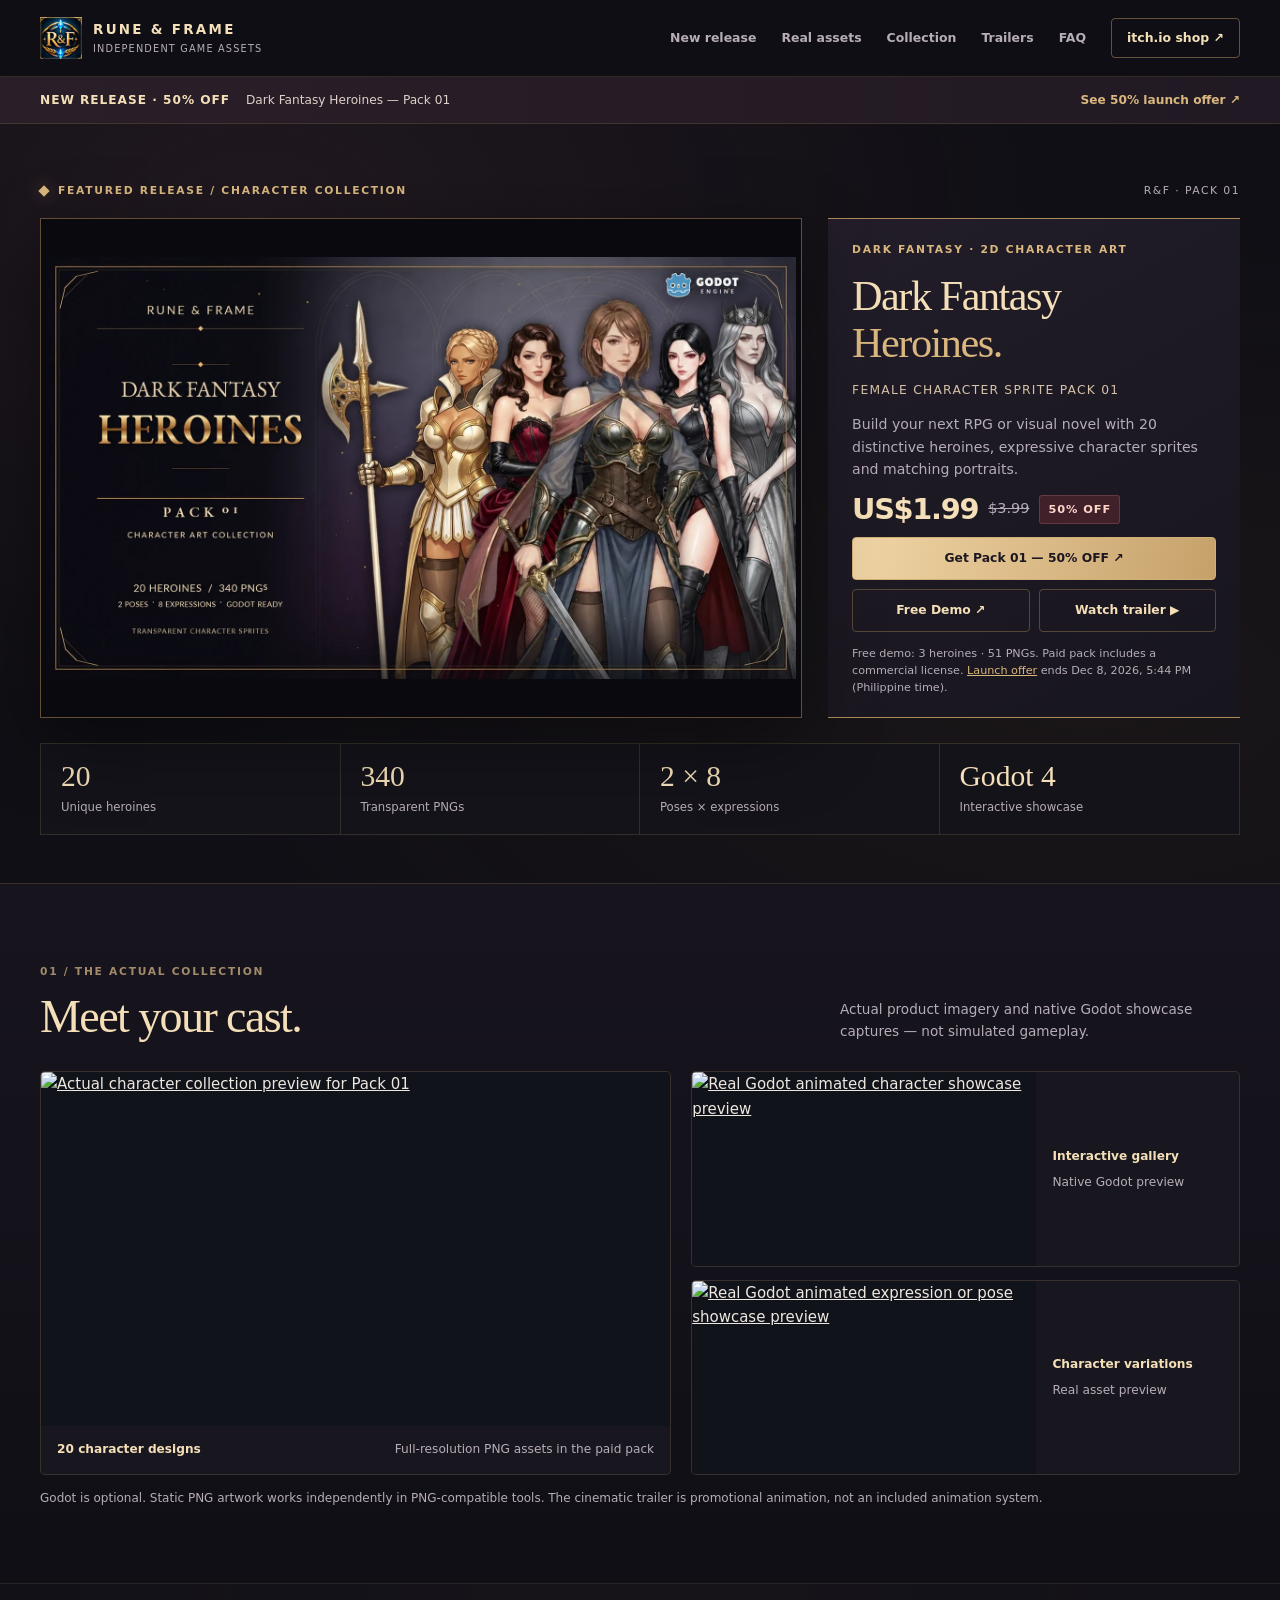
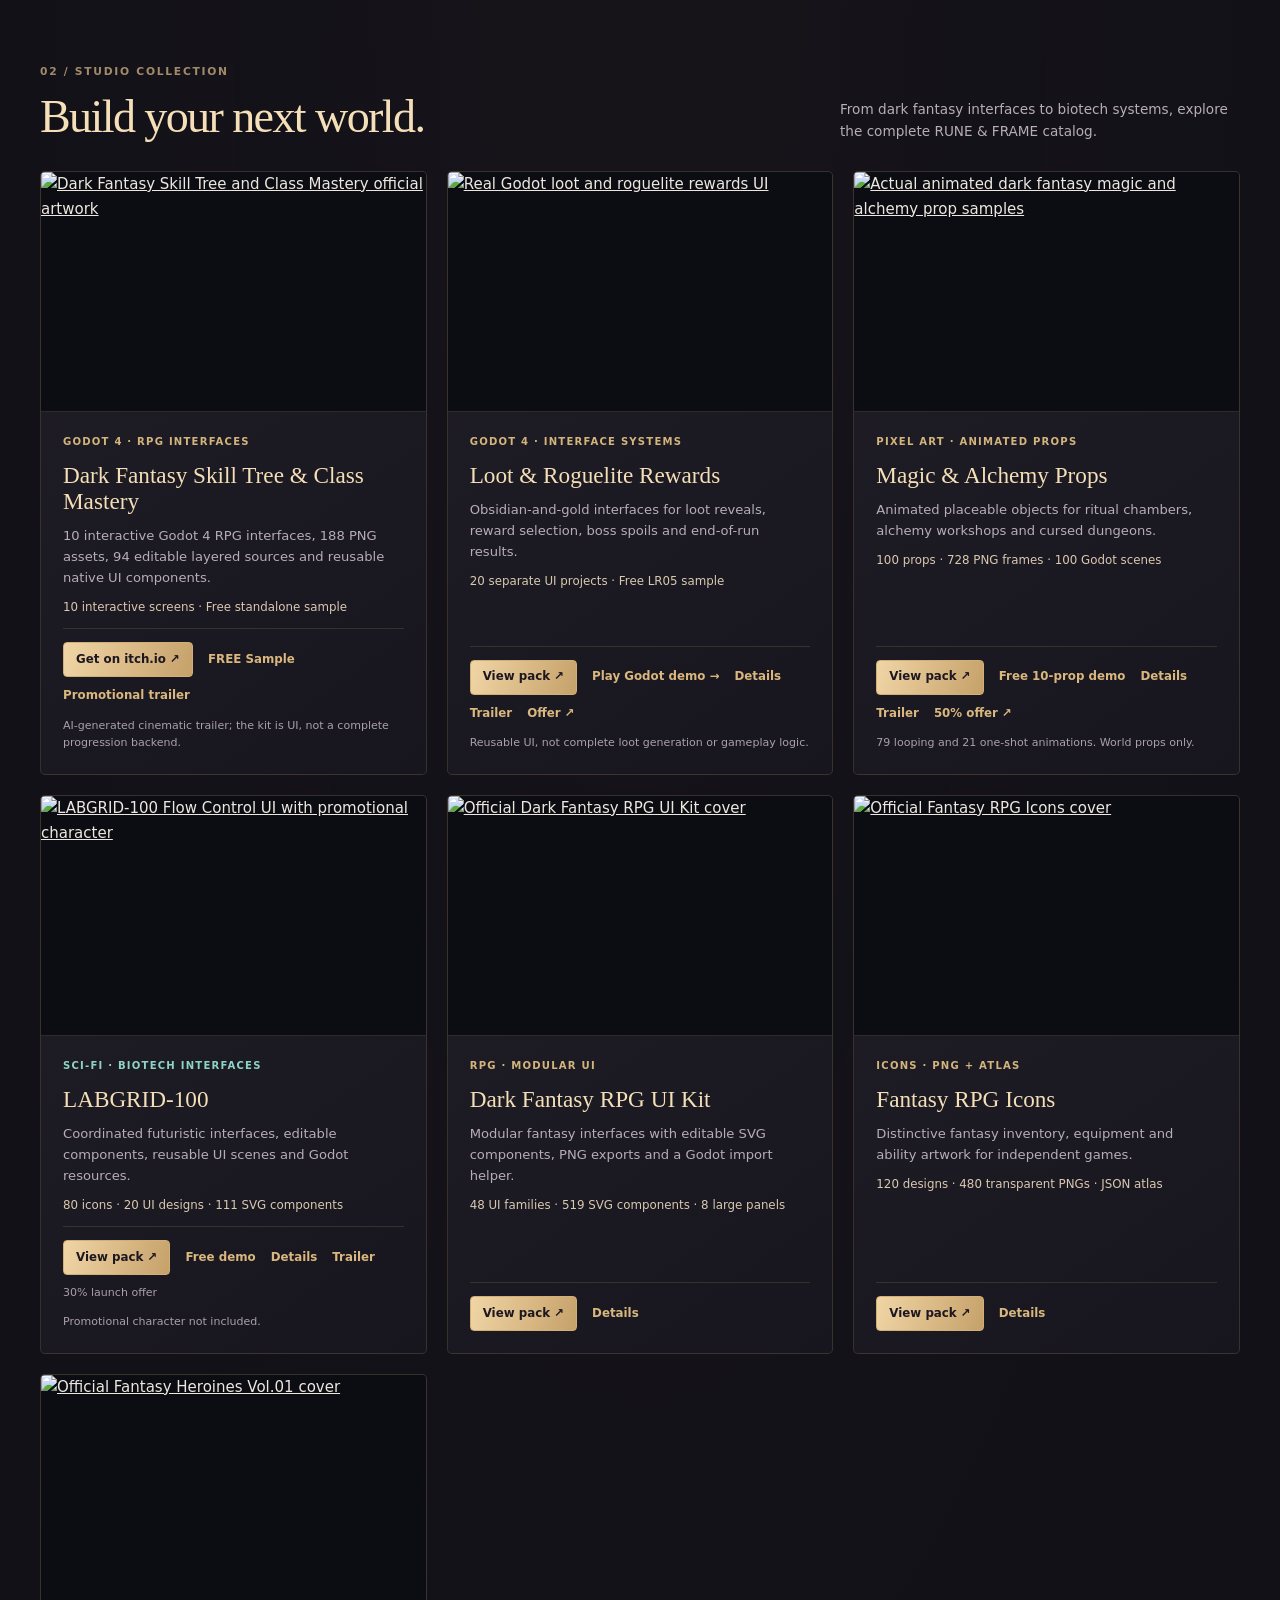
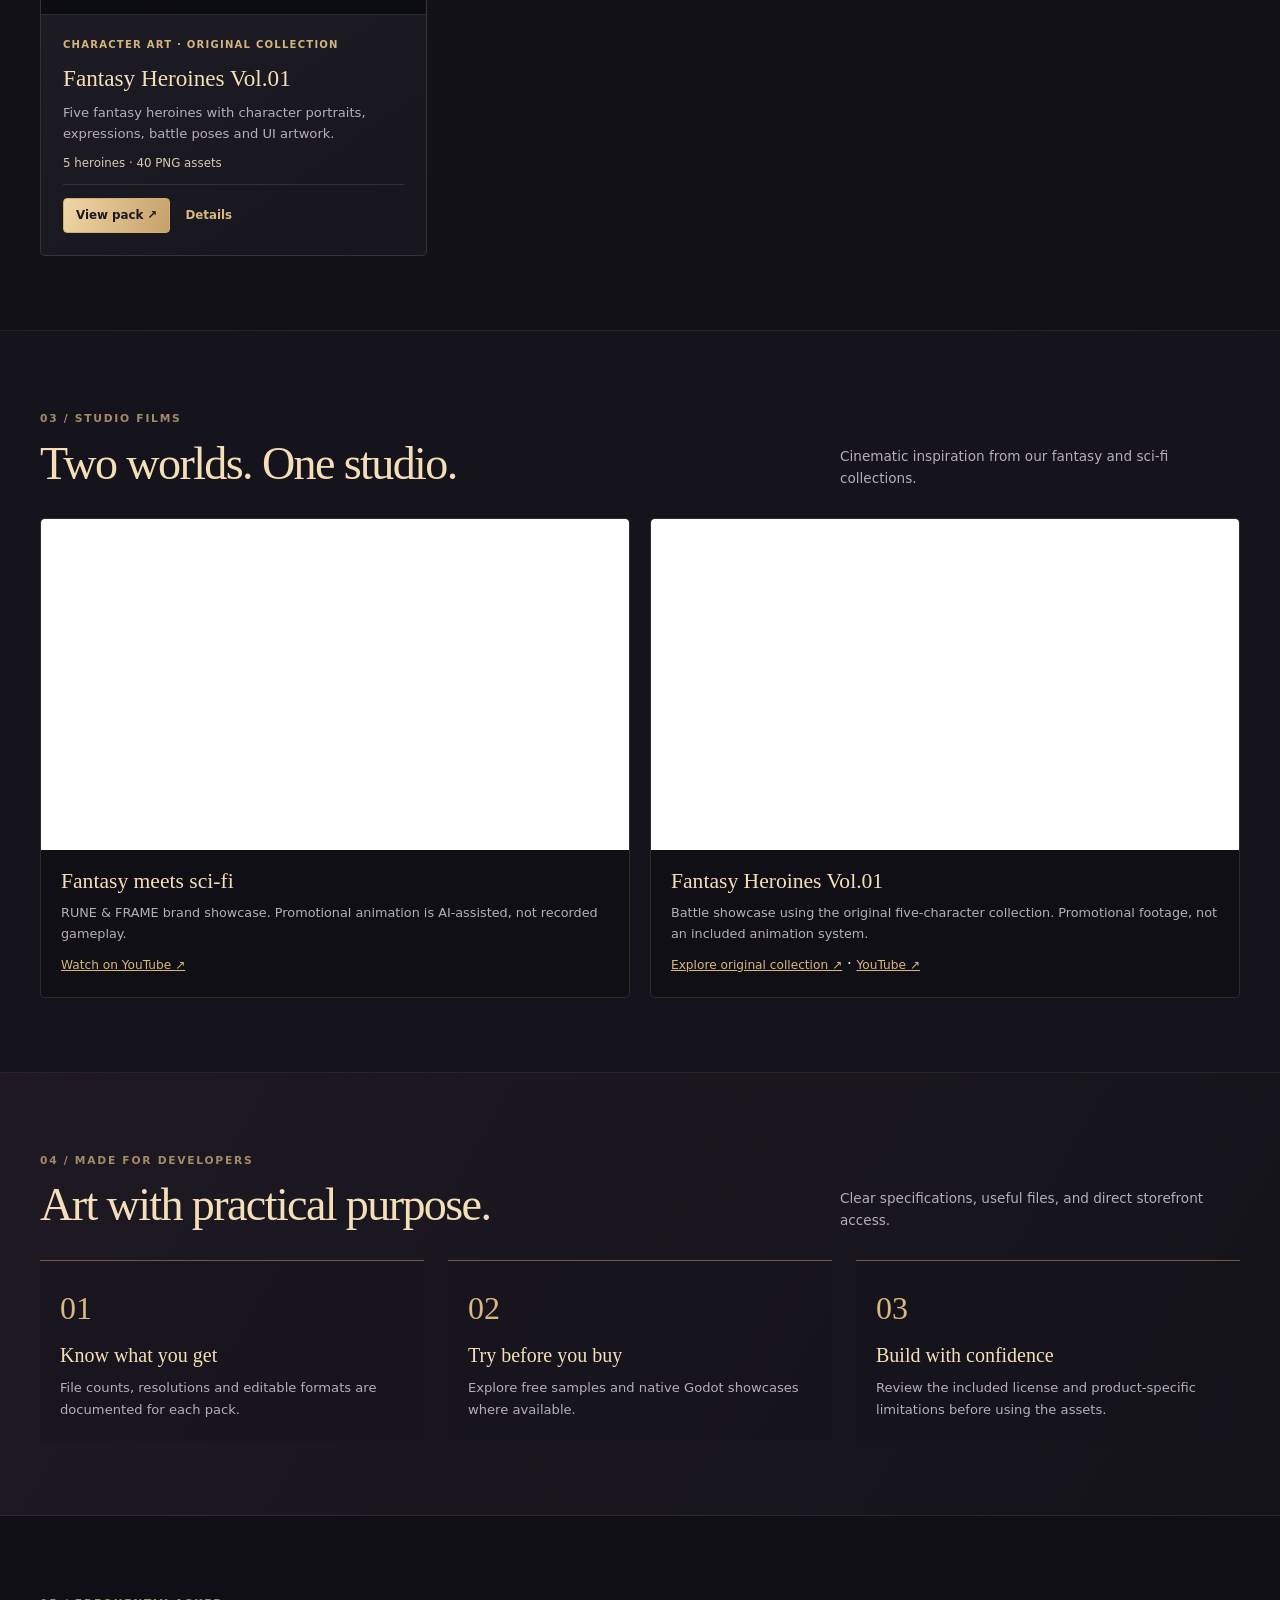
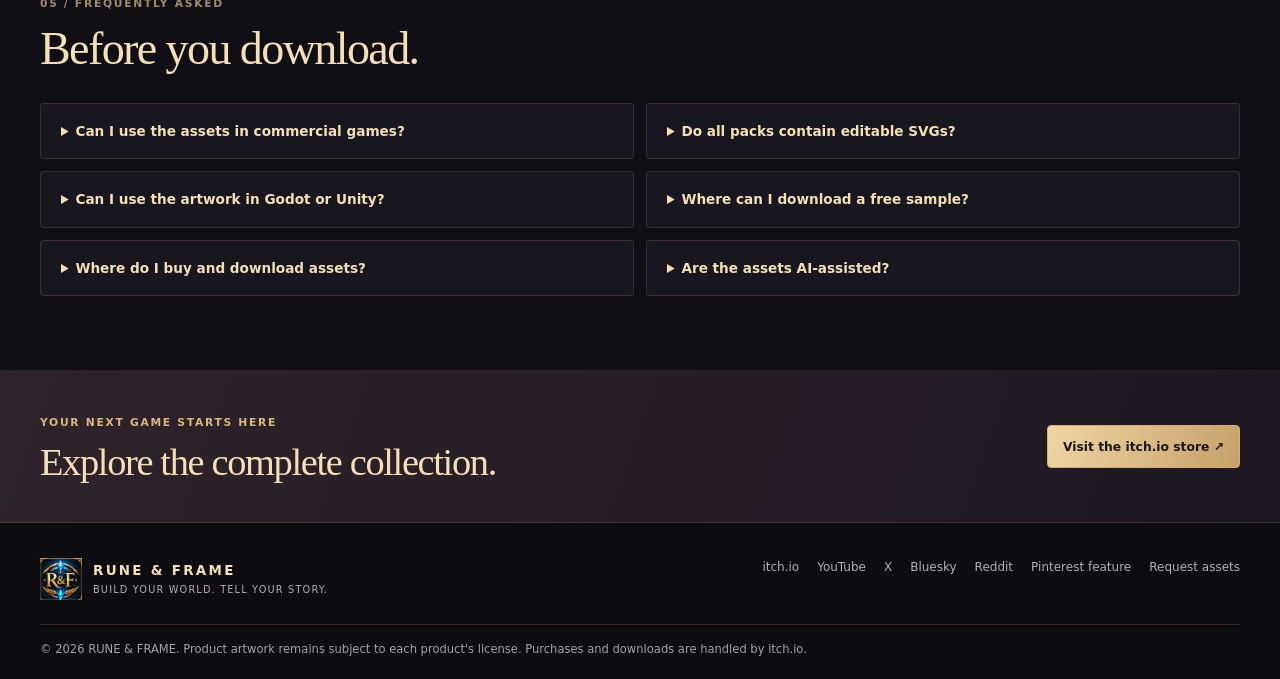
==== commit 75fcc036: "Add Skill Tree and Class Mastery product card" ====
--- a/index.html
+++ b/index.html
@@ -15,6 +15,7 @@
 <main id="main"><section class="hero" id="featured" aria-labelledby="hero-title"><div class="shell"><div class="hero-intro"><span class="kicker">Featured release / Character collection</span><span class="edition">R&amp;F · Pack 01</span></div><div class="hero-layout"><figure class="hero-art"><a href="https://andy0327.itch.io/dark-fantasy-heroines-01"><img src="assets/heroines-pack01-banner.webp" width="1600" height="900" alt="Official Dark Fantasy Heroines Pack 01 promotional artwork with Godot logo" fetchpriority="high"></a></figure><div class="hero-copy"><span class="eyebrow">Dark fantasy · 2D character art</span><h1 id="hero-title">Dark Fantasy <span>Heroines.</span></h1><p class="subtitle">Female Character Sprite Pack 01</p><p class="intro">Build your next RPG or visual novel with 20 distinctive heroines, expressive character sprites and matching portraits.</p><div class="price" data-heroines-sale hidden><b>US$1.99</b><del>$3.99</del><span class="discount">50% OFF</span></div><div class="actions"><a class="btn primary" href="https://andy0327.itch.io/dark-fantasy-heroines-01" data-buy>Get the Full Pack ↗</a><a class="btn ghost" href="https://andy0327.itch.io/dark-fantasy-heroines-01">Free Demo ↗</a><a class="btn ghost" href="https://www.youtube.com/shorts/jV03_pabw0M">Watch trailer ▶</a></div><p class="smallprint">Free demo: 3 heroines · 51 PNGs. Paid pack includes a commercial license.<span data-heroines-sale hidden> <a href="https://itch.io/s/223874/dark-fantasy-heroines-launch-sale-50-off">Launch offer</a> ends Dec 8, 2026, 5:44 PM (Philippine time).</span></p></div></div><div class="stats" aria-label="Pack specifications"><div class="stat"><b>20</b><small>Unique heroines</small></div><div class="stat"><b>340</b><small>Transparent PNGs</small></div><div class="stat"><b>2 × 8</b><small>Poses × expressions</small></div><div class="stat"><b>Godot 4</b><small>Interactive showcase</small></div></div></div></section>
 <section class="section proof" id="showcase-preview" aria-labelledby="proof-title"><div class="shell"><div class="section-heading"><div><span class="section-number">01 / The actual collection</span><h2 id="proof-title">Meet your cast.</h2></div><p>Actual product imagery and native Godot showcase captures — not simulated gameplay.</p></div><div class="proof-layout"><figure class="proof-card"><a href="https://img.itch.zone/aW1hZ2UvNTQyODM2OC8zMjc0OTIwMy5wbmc=/original/Kd7uNY.png"><img src="https://img.itch.zone/aW1hZ2UvNTQyODM2OC8zMjc0OTIwMy5wbmc=/original/Kd7uNY.png" width="1920" height="1080" alt="Actual character collection preview for Pack 01" loading="lazy"></a><figcaption><strong>20 character designs</strong><span>Full-resolution PNG assets in the paid pack</span></figcaption></figure><div class="proof-motion"><figure class="proof-card"><a href="https://img.itch.zone/aW1hZ2UvNTQyODM2OC8zMjc0OTkwMS5naWY=/original/iMTyA9.gif"><img src="https://img.itch.zone/aW1hZ2UvNTQyODM2OC8zMjc0OTkwMS5naWY=/original/iMTyA9.gif" width="1280" height="720" alt="Real Godot animated character showcase preview" loading="lazy"></a><figcaption><strong>Interactive gallery</strong>Native Godot preview</figcaption></figure><figure class="proof-card"><a href="https://img.itch.zone/aW1hZ2UvNTQyODM2OC8zMjc0OTI0NS5naWY=/original/UbGG2%2B.gif"><img src="https://img.itch.zone/aW1hZ2UvNTQyODM2OC8zMjc0OTI0NS5naWY=/original/UbGG2%2B.gif" width="1280" height="720" alt="Real Godot animated expression or pose showcase preview" loading="lazy"></a><figcaption><strong>Character variations</strong>Real asset preview</figcaption></figure></div></div><p class="proof-note">Godot is optional. Static PNG artwork works independently in PNG-compatible tools. The cinematic trailer is promotional animation, not an included animation system.</p></div></section>
 <section class="section catalog" id="products" aria-labelledby="catalog-title"><div class="shell"><div class="section-heading"><div><span class="section-number">02 / Studio collection</span><h2 id="catalog-title">Build your next world.</h2></div><p>From dark fantasy interfaces to biotech systems, explore the complete RUNE &amp; FRAME catalog.</p></div><div class="catalog-grid">
+<article class="card" id="skill-tree"><a class="card-media" href="https://andy0327.itch.io/dark-fantasy-skill-tree-class-mastery"><img src="https://img.itch.zone/aW1nLzMyODUwNzcwLmpwZw==/original/Yy9yvi.jpg" alt="Dark Fantasy Skill Tree and Class Mastery official artwork" loading="lazy"></a><div class="card-content"><span class="tag">Godot 4 · RPG interfaces</span><h3><a href="https://andy0327.itch.io/dark-fantasy-skill-tree-class-mastery">Dark Fantasy Skill Tree &amp; Class Mastery</a></h3><p>10 interactive Godot 4 RPG interfaces, 188 PNG assets, 94 editable layered sources and reusable native UI components.</p><div class="facts">10 interactive screens · Free standalone sample</div><div class="card-links"><a class="btn primary" href="https://andy0327.itch.io/dark-fantasy-skill-tree-class-mastery">Get on itch.io ↗</a><a href="https://andy0327.itch.io/dark-fantasy-skill-tree-class-mastery#demo">FREE Sample</a><a href="https://x.com/RuneAndFrame/status/2125931210035909094">Promotional trailer</a></div><p class="fine">AI-generated cinematic trailer; the kit is UI, not a complete progression backend.</p></div></article>
 <article class="card" id="loot-rewards"><a class="card-media" href="products/loot-roguelite-rewards.html"><img src="https://img.itch.zone/aW1hZ2UvNTM5NDUwNS8zMjQ4NTUyNS5wbmc=/original/UD5GiL.png" width="1280" height="720" alt="Real Godot loot and roguelite rewards UI" loading="lazy"></a><div class="card-content"><span class="tag">Godot 4 · Interface systems</span><h3><a href="products/loot-roguelite-rewards.html">Loot &amp; Roguelite Rewards</a></h3><p>Obsidian-and-gold interfaces for loot reveals, reward selection, boss spoils and end-of-run results.</p><div class="facts">20 separate UI projects · Free LR05 sample</div><div class="card-links"><a class="btn primary" href="https://andy0327.itch.io/loot-roguelite-rewards">View pack ↗</a><a href="demo/loot-roguelite-rewards/">Play Godot demo →</a><a href="products/loot-roguelite-rewards.html">Details</a><a href="https://www.youtube.com/shorts/9wYKs1iqCKk">Trailer</a><a href="https://itch.io/s/220906/loot-roguelite-rewards-50-launch-sale">Offer ↗</a></div><p class="fine">Reusable UI, not complete loot generation or gameplay logic.</p></div></article>
 <article class="card" id="magic-alchemy"><a class="card-media" href="products/dark-fantasy-magic-alchemy.html"><img src="https://img.itch.zone/aW1hZ2UvNTM4MDE3Ni8zMjM3ODk3MS5naWY=/original/5j9Prb.gif" width="1440" height="835" alt="Actual animated dark fantasy magic and alchemy prop samples" loading="lazy"></a><div class="card-content"><span class="tag">Pixel art · Animated props</span><h3><a href="products/dark-fantasy-magic-alchemy.html">Magic &amp; Alchemy Props</a></h3><p>Animated placeable objects for ritual chambers, alchemy workshops and cursed dungeons.</p><div class="facts">100 props · 728 PNG frames · 100 Godot scenes</div><div class="card-links"><a class="btn primary" href="https://andy0327.itch.io/dark-fantasy-magic-alchemy-props">View pack ↗</a><a href="https://andy0327.itch.io/dark-fantasy-magic-alchemy-props#demo">Free 10-prop demo</a><a href="products/dark-fantasy-magic-alchemy.html">Details</a><a href="https://www.youtube.com/watch?v=tUbl7zFExWA">Trailer</a><a data-dfma-sale hidden href="https://itch.io/s/218341/dark-fantasy-magic-alchemy-props-50-launch-sale">50% offer ↗</a></div><p class="fine">79 looping and 21 one-shot animations. World props only.</p></div></article>
 <article class="card" id="labgrid"><a class="card-media" href="products/sci-fi-biotech-ui.html"><img src="https://img.itch.zone/aW1hZ2UvNTMzMjkyMy8zMjA5NzAyNi5wbmc=/original/z1xemW.png" width="1672" height="941" alt="LABGRID-100 Flow Control UI with promotional character" loading="lazy"></a><div class="card-content"><span class="tag teal">Sci-fi · Biotech interfaces</span><h3><a href="products/sci-fi-biotech-ui.html">LABGRID-100</a></h3><p>Coordinated futuristic interfaces, editable components, reusable UI scenes and Godot resources.</p><div class="facts">80 icons · 20 UI designs · 111 SVG components</div><div class="card-links"><a class="btn primary" href="https://andy0327.itch.io/sci-fi-biotech-ui-kit">View pack ↗</a><a href="https://andy0327.itch.io/sci-fi-biotech-ui-kit">Free demo</a><a href="products/sci-fi-biotech-ui.html">Details</a><a href="https://youtu.be/tesOslS76bw">Trailer</a><span id="labgrid-offer" class="fine" hidden></span></div><p class="fine">Promotional character not included.</p></div></article>
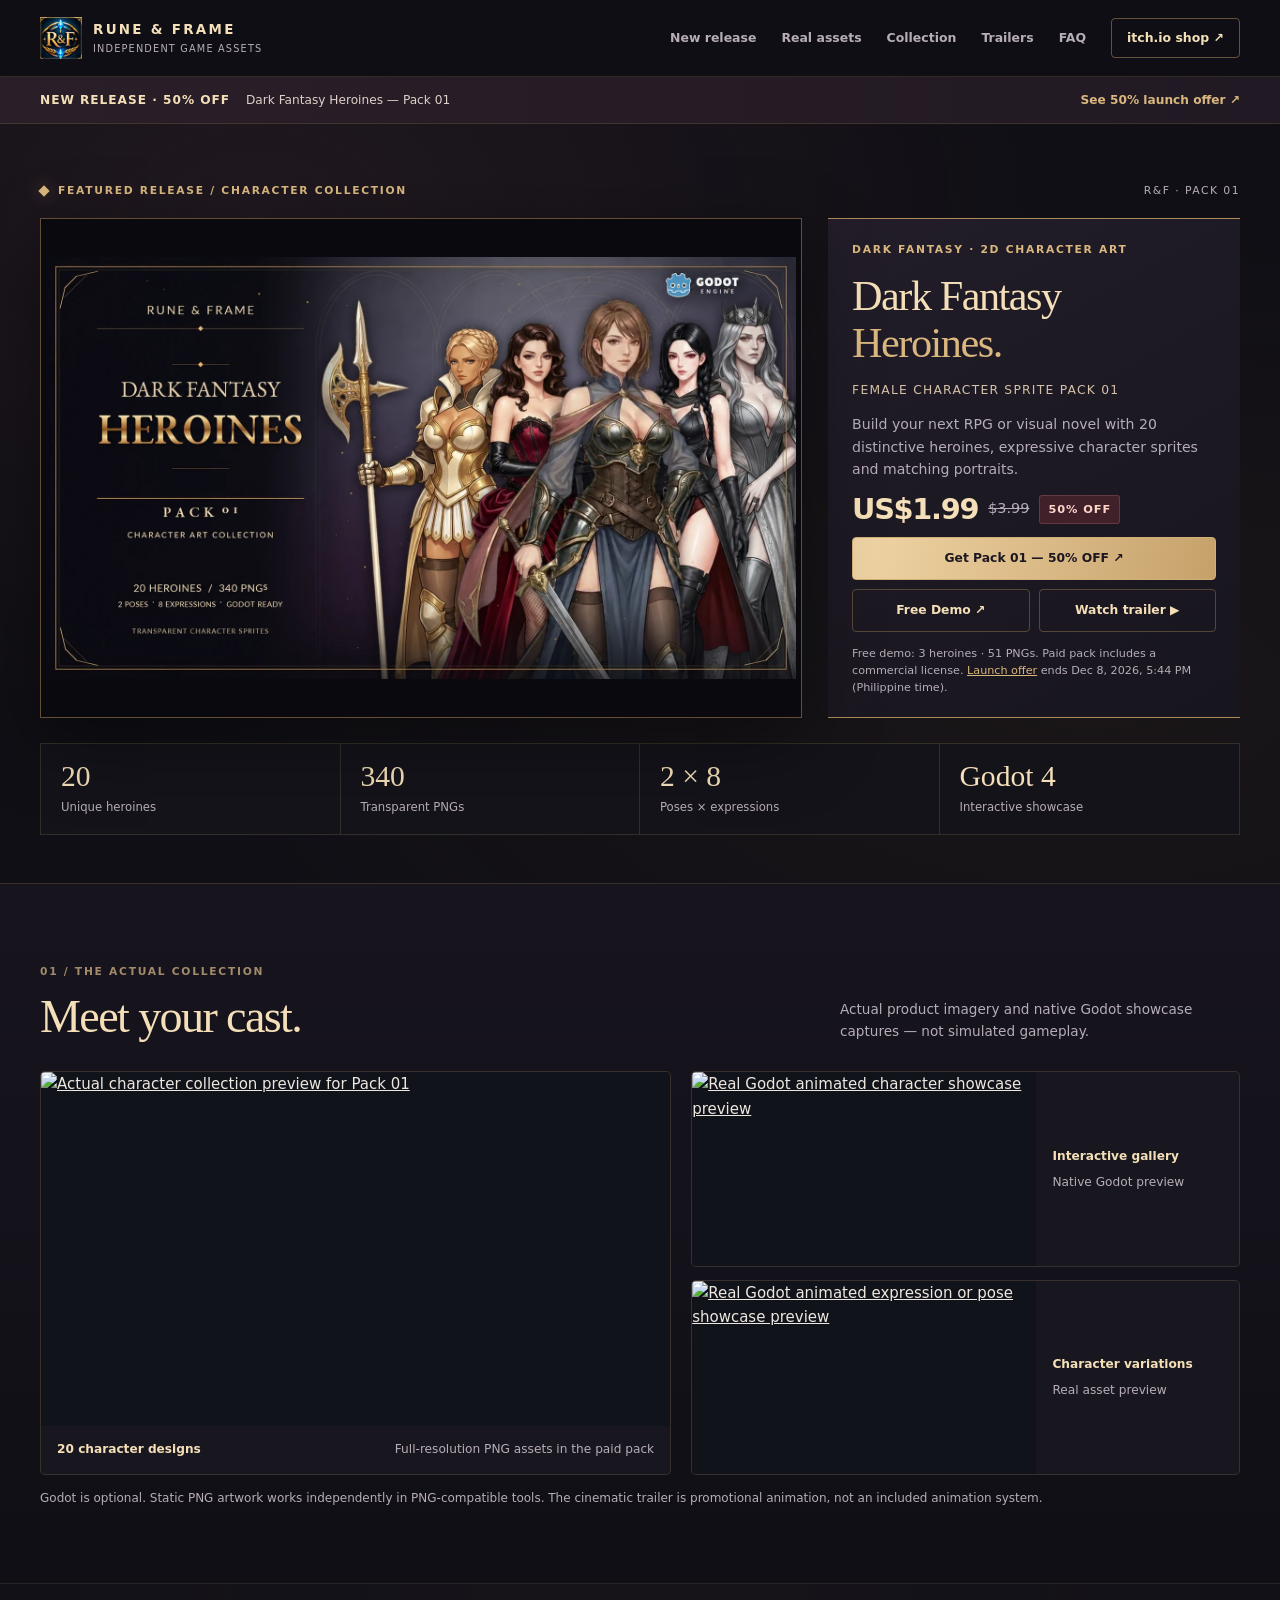
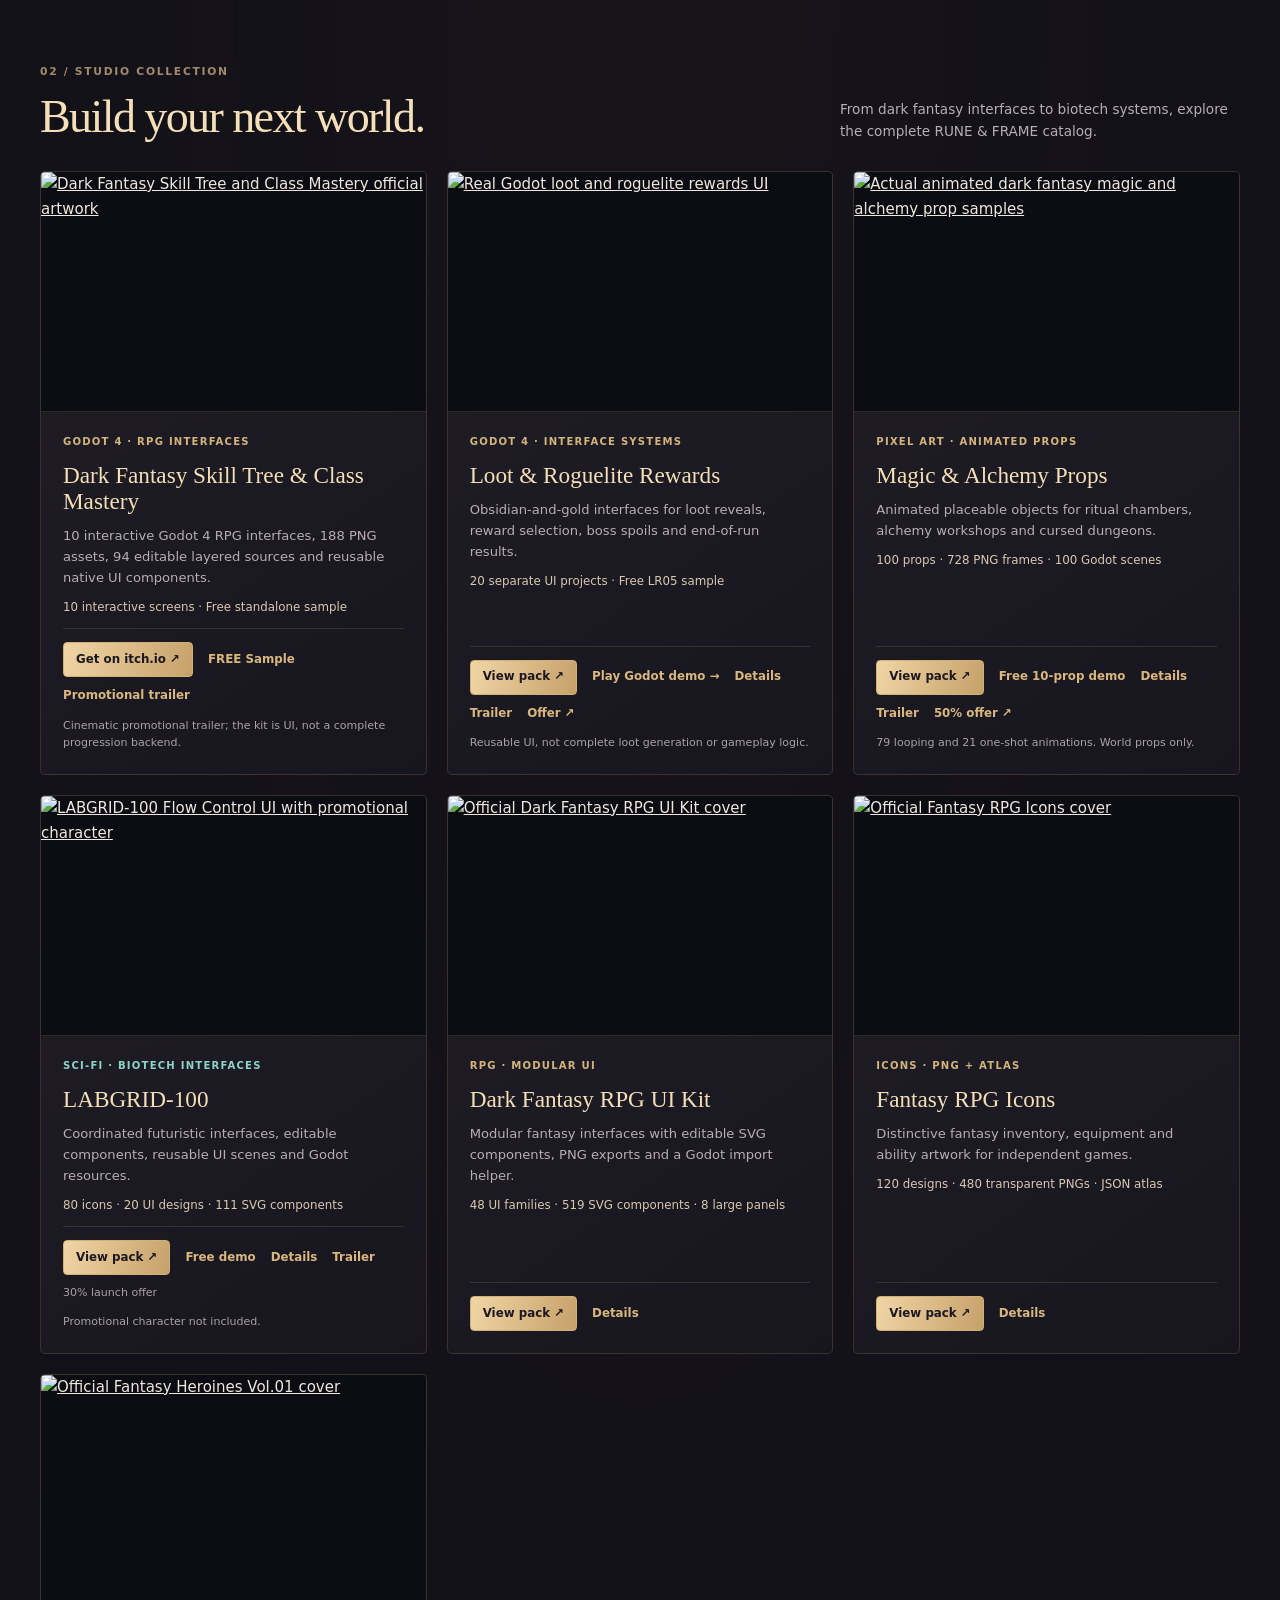
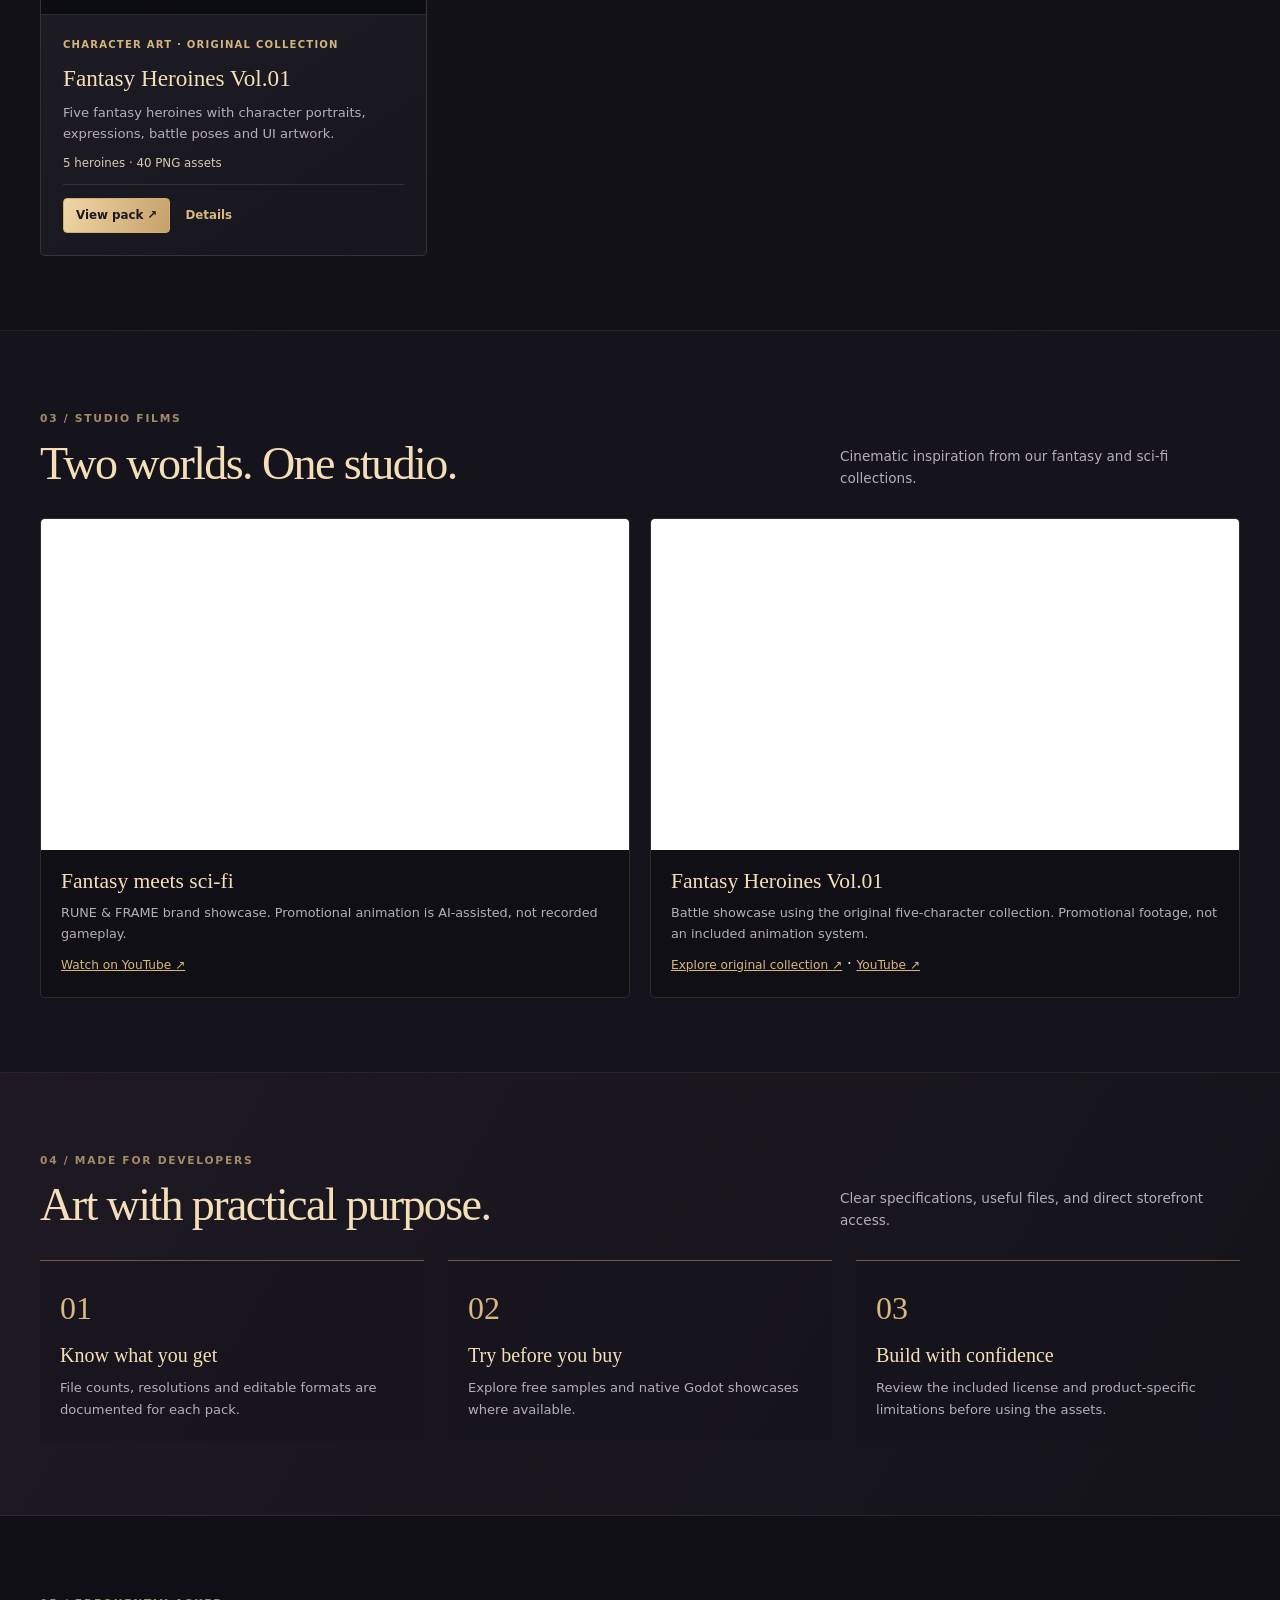
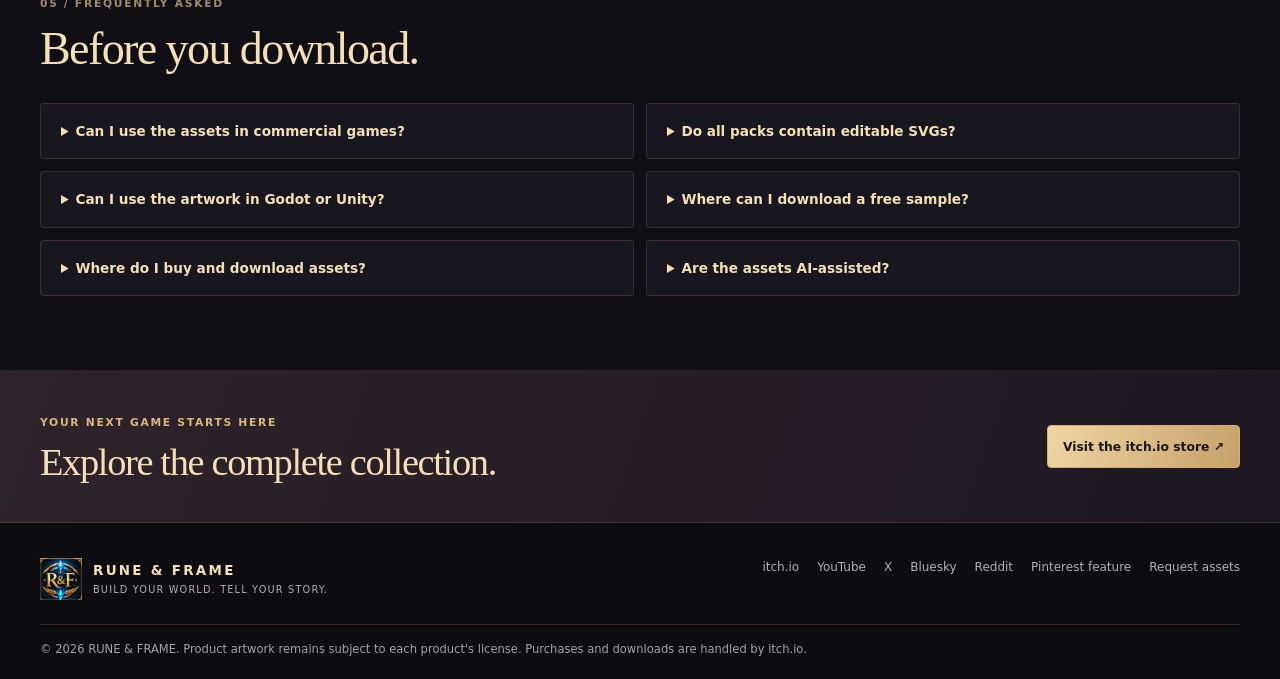
==== commit 7184275b: "Update Skill Tree promotional trailer link" ====
--- a/index.html
+++ b/index.html
@@ -15,7 +15,7 @@
 <main id="main"><section class="hero" id="featured" aria-labelledby="hero-title"><div class="shell"><div class="hero-intro"><span class="kicker">Featured release / Character collection</span><span class="edition">R&amp;F · Pack 01</span></div><div class="hero-layout"><figure class="hero-art"><a href="https://andy0327.itch.io/dark-fantasy-heroines-01"><img src="assets/heroines-pack01-banner.webp" width="1600" height="900" alt="Official Dark Fantasy Heroines Pack 01 promotional artwork with Godot logo" fetchpriority="high"></a></figure><div class="hero-copy"><span class="eyebrow">Dark fantasy · 2D character art</span><h1 id="hero-title">Dark Fantasy <span>Heroines.</span></h1><p class="subtitle">Female Character Sprite Pack 01</p><p class="intro">Build your next RPG or visual novel with 20 distinctive heroines, expressive character sprites and matching portraits.</p><div class="price" data-heroines-sale hidden><b>US$1.99</b><del>$3.99</del><span class="discount">50% OFF</span></div><div class="actions"><a class="btn primary" href="https://andy0327.itch.io/dark-fantasy-heroines-01" data-buy>Get the Full Pack ↗</a><a class="btn ghost" href="https://andy0327.itch.io/dark-fantasy-heroines-01">Free Demo ↗</a><a class="btn ghost" href="https://www.youtube.com/shorts/jV03_pabw0M">Watch trailer ▶</a></div><p class="smallprint">Free demo: 3 heroines · 51 PNGs. Paid pack includes a commercial license.<span data-heroines-sale hidden> <a href="https://itch.io/s/223874/dark-fantasy-heroines-launch-sale-50-off">Launch offer</a> ends Dec 8, 2026, 5:44 PM (Philippine time).</span></p></div></div><div class="stats" aria-label="Pack specifications"><div class="stat"><b>20</b><small>Unique heroines</small></div><div class="stat"><b>340</b><small>Transparent PNGs</small></div><div class="stat"><b>2 × 8</b><small>Poses × expressions</small></div><div class="stat"><b>Godot 4</b><small>Interactive showcase</small></div></div></div></section>
 <section class="section proof" id="showcase-preview" aria-labelledby="proof-title"><div class="shell"><div class="section-heading"><div><span class="section-number">01 / The actual collection</span><h2 id="proof-title">Meet your cast.</h2></div><p>Actual product imagery and native Godot showcase captures — not simulated gameplay.</p></div><div class="proof-layout"><figure class="proof-card"><a href="https://img.itch.zone/aW1hZ2UvNTQyODM2OC8zMjc0OTIwMy5wbmc=/original/Kd7uNY.png"><img src="https://img.itch.zone/aW1hZ2UvNTQyODM2OC8zMjc0OTIwMy5wbmc=/original/Kd7uNY.png" width="1920" height="1080" alt="Actual character collection preview for Pack 01" loading="lazy"></a><figcaption><strong>20 character designs</strong><span>Full-resolution PNG assets in the paid pack</span></figcaption></figure><div class="proof-motion"><figure class="proof-card"><a href="https://img.itch.zone/aW1hZ2UvNTQyODM2OC8zMjc0OTkwMS5naWY=/original/iMTyA9.gif"><img src="https://img.itch.zone/aW1hZ2UvNTQyODM2OC8zMjc0OTkwMS5naWY=/original/iMTyA9.gif" width="1280" height="720" alt="Real Godot animated character showcase preview" loading="lazy"></a><figcaption><strong>Interactive gallery</strong>Native Godot preview</figcaption></figure><figure class="proof-card"><a href="https://img.itch.zone/aW1hZ2UvNTQyODM2OC8zMjc0OTI0NS5naWY=/original/UbGG2%2B.gif"><img src="https://img.itch.zone/aW1hZ2UvNTQyODM2OC8zMjc0OTI0NS5naWY=/original/UbGG2%2B.gif" width="1280" height="720" alt="Real Godot animated expression or pose showcase preview" loading="lazy"></a><figcaption><strong>Character variations</strong>Real asset preview</figcaption></figure></div></div><p class="proof-note">Godot is optional. Static PNG artwork works independently in PNG-compatible tools. The cinematic trailer is promotional animation, not an included animation system.</p></div></section>
 <section class="section catalog" id="products" aria-labelledby="catalog-title"><div class="shell"><div class="section-heading"><div><span class="section-number">02 / Studio collection</span><h2 id="catalog-title">Build your next world.</h2></div><p>From dark fantasy interfaces to biotech systems, explore the complete RUNE &amp; FRAME catalog.</p></div><div class="catalog-grid">
-<article class="card" id="skill-tree"><a class="card-media" href="https://andy0327.itch.io/dark-fantasy-skill-tree-class-mastery"><img src="https://img.itch.zone/aW1nLzMyODUwNzcwLmpwZw==/original/Yy9yvi.jpg" alt="Dark Fantasy Skill Tree and Class Mastery official artwork" loading="lazy"></a><div class="card-content"><span class="tag">Godot 4 · RPG interfaces</span><h3><a href="https://andy0327.itch.io/dark-fantasy-skill-tree-class-mastery">Dark Fantasy Skill Tree &amp; Class Mastery</a></h3><p>10 interactive Godot 4 RPG interfaces, 188 PNG assets, 94 editable layered sources and reusable native UI components.</p><div class="facts">10 interactive screens · Free standalone sample</div><div class="card-links"><a class="btn primary" href="https://andy0327.itch.io/dark-fantasy-skill-tree-class-mastery">Get on itch.io ↗</a><a href="https://andy0327.itch.io/dark-fantasy-skill-tree-class-mastery#demo">FREE Sample</a><a href="https://x.com/RuneAndFrame/status/2125931210035909094">Promotional trailer</a></div><p class="fine">AI-generated cinematic trailer; the kit is UI, not a complete progression backend.</p></div></article>
+<article class="card" id="skill-tree"><a class="card-media" href="https://andy0327.itch.io/dark-fantasy-skill-tree-class-mastery"><img src="https://img.itch.zone/aW1nLzMyODUwNzcwLmpwZw==/original/Yy9yvi.jpg" alt="Dark Fantasy Skill Tree and Class Mastery official artwork" loading="lazy"></a><div class="card-content"><span class="tag">Godot 4 · RPG interfaces</span><h3><a href="https://andy0327.itch.io/dark-fantasy-skill-tree-class-mastery">Dark Fantasy Skill Tree &amp; Class Mastery</a></h3><p>10 interactive Godot 4 RPG interfaces, 188 PNG assets, 94 editable layered sources and reusable native UI components.</p><div class="facts">10 interactive screens · Free standalone sample</div><div class="card-links"><a class="btn primary" href="https://andy0327.itch.io/dark-fantasy-skill-tree-class-mastery">Get on itch.io ↗</a><a href="https://andy0327.itch.io/dark-fantasy-skill-tree-class-mastery#demo">FREE Sample</a><a href="https://www.youtube.com/watch?v=mgglwp6jwaw">Promotional trailer</a></div><p class="fine">Cinematic promotional trailer; the kit is UI, not a complete progression backend.</p></div></article>
 <article class="card" id="loot-rewards"><a class="card-media" href="products/loot-roguelite-rewards.html"><img src="https://img.itch.zone/aW1hZ2UvNTM5NDUwNS8zMjQ4NTUyNS5wbmc=/original/UD5GiL.png" width="1280" height="720" alt="Real Godot loot and roguelite rewards UI" loading="lazy"></a><div class="card-content"><span class="tag">Godot 4 · Interface systems</span><h3><a href="products/loot-roguelite-rewards.html">Loot &amp; Roguelite Rewards</a></h3><p>Obsidian-and-gold interfaces for loot reveals, reward selection, boss spoils and end-of-run results.</p><div class="facts">20 separate UI projects · Free LR05 sample</div><div class="card-links"><a class="btn primary" href="https://andy0327.itch.io/loot-roguelite-rewards">View pack ↗</a><a href="demo/loot-roguelite-rewards/">Play Godot demo →</a><a href="products/loot-roguelite-rewards.html">Details</a><a href="https://www.youtube.com/shorts/9wYKs1iqCKk">Trailer</a><a href="https://itch.io/s/220906/loot-roguelite-rewards-50-launch-sale">Offer ↗</a></div><p class="fine">Reusable UI, not complete loot generation or gameplay logic.</p></div></article>
 <article class="card" id="magic-alchemy"><a class="card-media" href="products/dark-fantasy-magic-alchemy.html"><img src="https://img.itch.zone/aW1hZ2UvNTM4MDE3Ni8zMjM3ODk3MS5naWY=/original/5j9Prb.gif" width="1440" height="835" alt="Actual animated dark fantasy magic and alchemy prop samples" loading="lazy"></a><div class="card-content"><span class="tag">Pixel art · Animated props</span><h3><a href="products/dark-fantasy-magic-alchemy.html">Magic &amp; Alchemy Props</a></h3><p>Animated placeable objects for ritual chambers, alchemy workshops and cursed dungeons.</p><div class="facts">100 props · 728 PNG frames · 100 Godot scenes</div><div class="card-links"><a class="btn primary" href="https://andy0327.itch.io/dark-fantasy-magic-alchemy-props">View pack ↗</a><a href="https://andy0327.itch.io/dark-fantasy-magic-alchemy-props#demo">Free 10-prop demo</a><a href="products/dark-fantasy-magic-alchemy.html">Details</a><a href="https://www.youtube.com/watch?v=tUbl7zFExWA">Trailer</a><a data-dfma-sale hidden href="https://itch.io/s/218341/dark-fantasy-magic-alchemy-props-50-launch-sale">50% offer ↗</a></div><p class="fine">79 looping and 21 one-shot animations. World props only.</p></div></article>
 <article class="card" id="labgrid"><a class="card-media" href="products/sci-fi-biotech-ui.html"><img src="https://img.itch.zone/aW1hZ2UvNTMzMjkyMy8zMjA5NzAyNi5wbmc=/original/z1xemW.png" width="1672" height="941" alt="LABGRID-100 Flow Control UI with promotional character" loading="lazy"></a><div class="card-content"><span class="tag teal">Sci-fi · Biotech interfaces</span><h3><a href="products/sci-fi-biotech-ui.html">LABGRID-100</a></h3><p>Coordinated futuristic interfaces, editable components, reusable UI scenes and Godot resources.</p><div class="facts">80 icons · 20 UI designs · 111 SVG components</div><div class="card-links"><a class="btn primary" href="https://andy0327.itch.io/sci-fi-biotech-ui-kit">View pack ↗</a><a href="https://andy0327.itch.io/sci-fi-biotech-ui-kit">Free demo</a><a href="products/sci-fi-biotech-ui.html">Details</a><a href="https://youtu.be/tesOslS76bw">Trailer</a><span id="labgrid-offer" class="fine" hidden></span></div><p class="fine">Promotional character not included.</p></div></article>
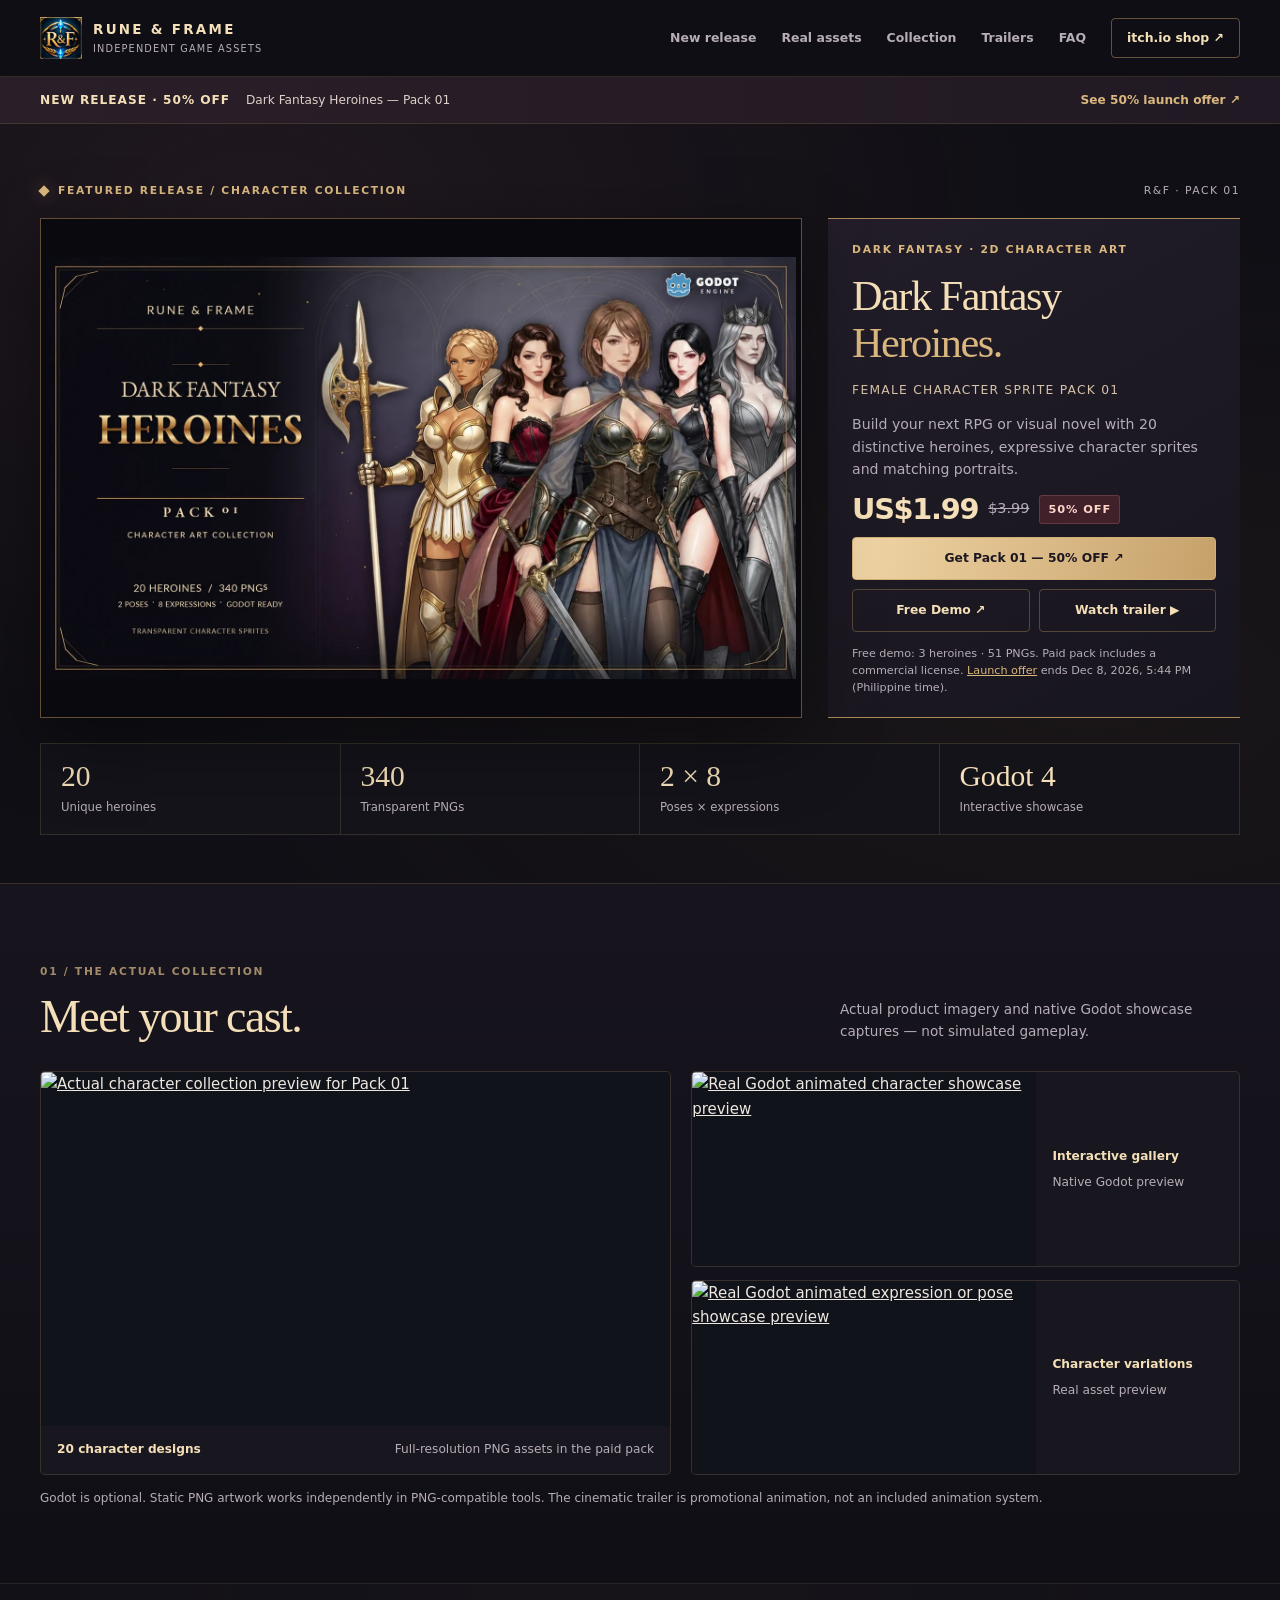
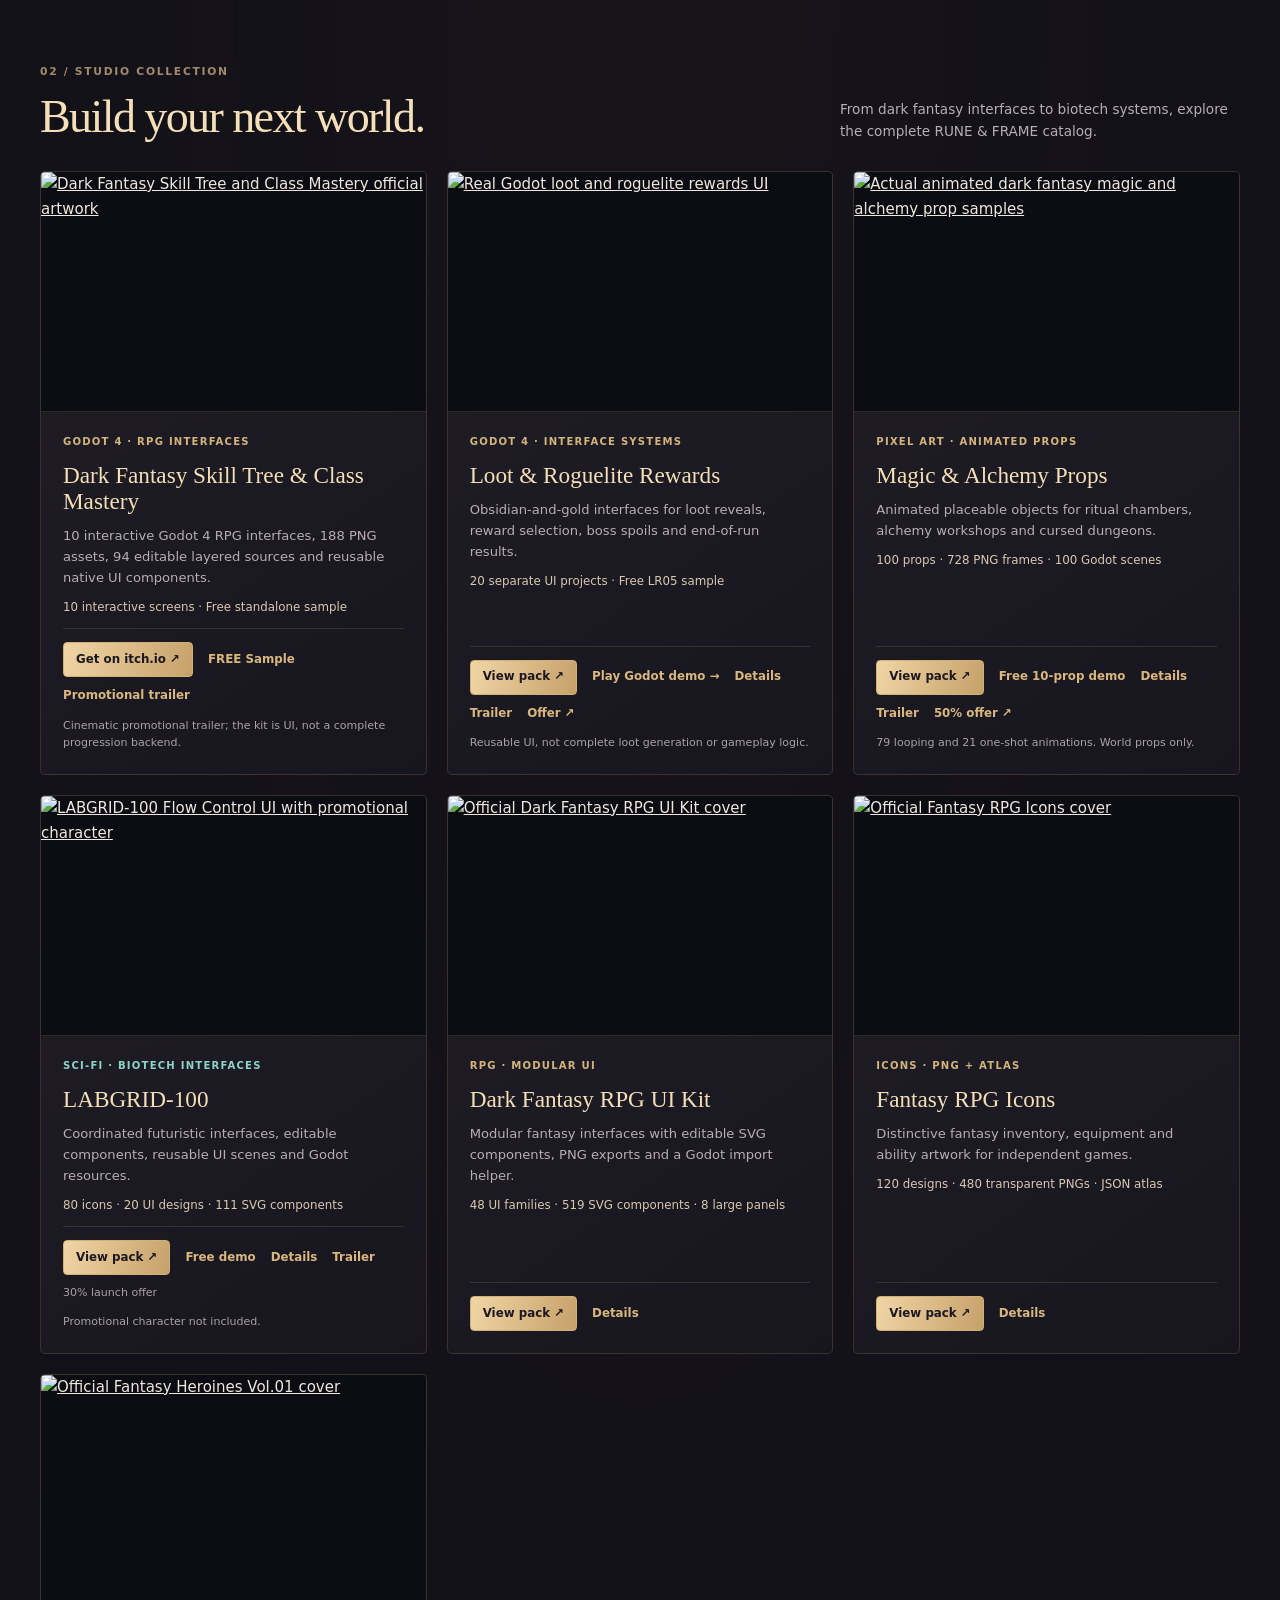
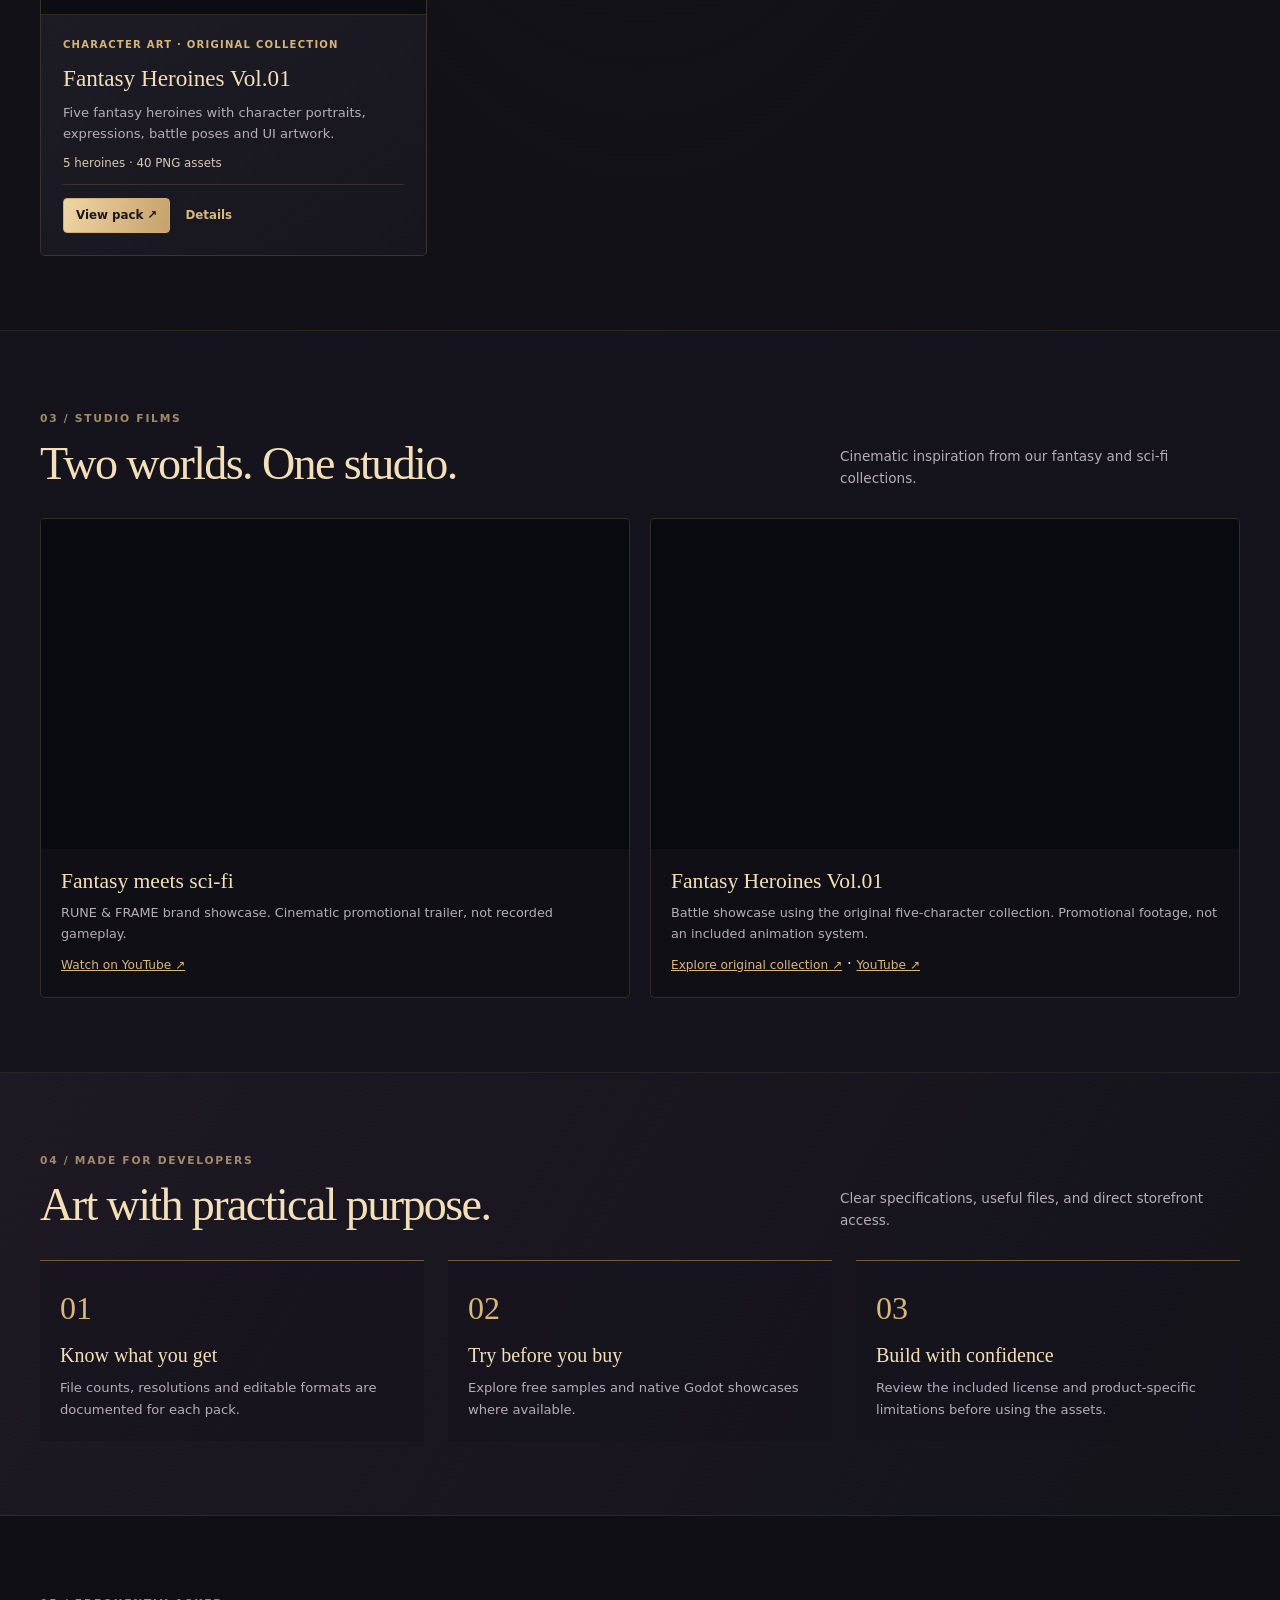
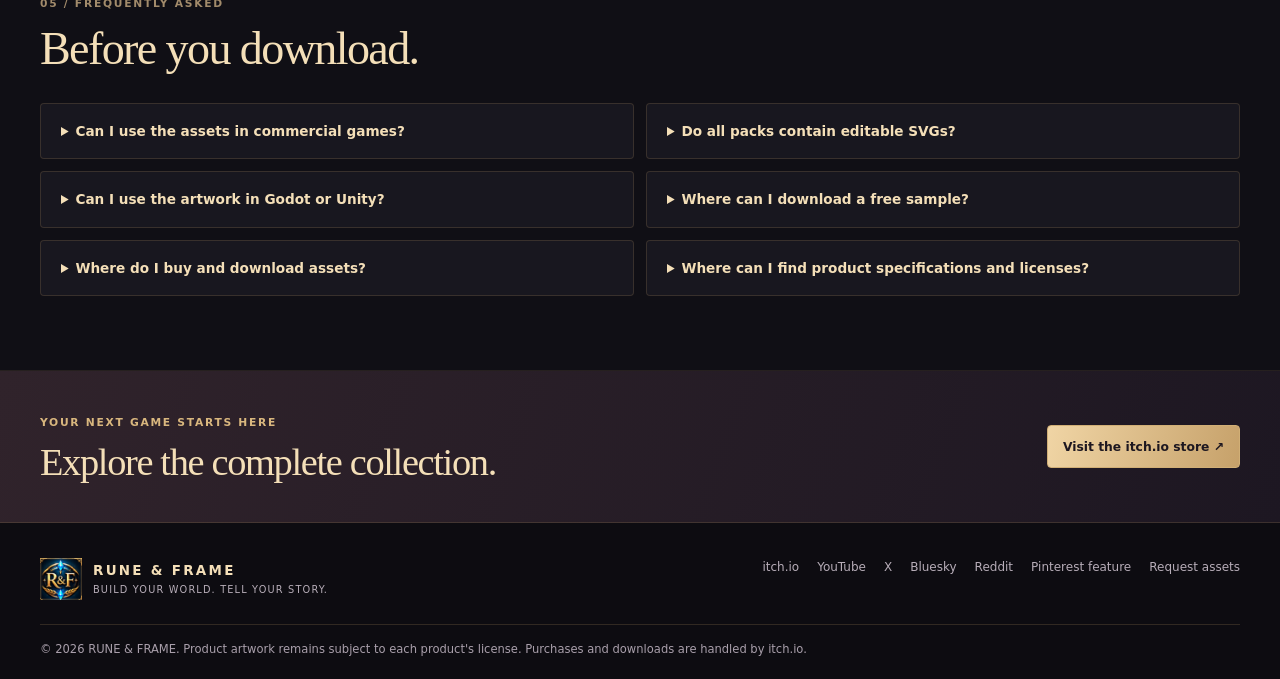
==== commit fd0dcd1f: "Align public website copy with product-focused marketing standard: index.html" ====
--- a/index.html
+++ b/index.html
@@ -23,9 +23,9 @@
 <article class="card"><a class="card-media" href="products/fantasy-rpg-icons.html"><img src="https://img.itch.zone/aW1nLzMxODA0NDY4LnBuZw==/original/d2bNH0.png" width="640" height="360" alt="Official Fantasy RPG Icons cover" loading="lazy"></a><div class="card-content"><span class="tag">Icons · PNG + atlas</span><h3><a href="products/fantasy-rpg-icons.html">Fantasy RPG Icons</a></h3><p>Distinctive fantasy inventory, equipment and ability artwork for independent games.</p><div class="facts">120 designs · 480 transparent PNGs · JSON atlas</div><div class="card-links"><a class="btn primary" href="https://andy0327.itch.io/fantasy-rpg-120-icons">View pack ↗</a><a href="products/fantasy-rpg-icons.html">Details</a></div></div></article>
 <article class="card"><a class="card-media" href="products/fantasy-heroines.html"><img src="https://img.itch.zone/aW1nLzMxOTM4NDEyLmpwZw==/original/Qi82A2.jpg" width="640" height="360" alt="Official Fantasy Heroines Vol.01 cover" loading="lazy"></a><div class="card-content"><span class="tag">Character art · Original collection</span><h3><a href="products/fantasy-heroines.html">Fantasy Heroines Vol.01</a></h3><p>Five fantasy heroines with character portraits, expressions, battle poses and UI artwork.</p><div class="facts">5 heroines · 40 PNG assets</div><div class="card-links"><a class="btn primary" href="https://andy0327.itch.io/fantasy-heroines-vol-01">View pack ↗</a><a href="products/fantasy-heroines.html">Details</a></div></div></article>
 </div></div></section>
-<section class="section film" id="brand-trailer" aria-labelledby="film-title"><div class="shell"><div class="section-heading"><div><span class="section-number">03 / Studio films</span><h2 id="film-title">Two worlds. One studio.</h2></div><p>Cinematic inspiration from our fantasy and sci-fi collections.</p></div><div class="film-grid"><article class="film-card"><div class="video"><iframe title="RUNE & FRAME brand trailer" src="https://www.youtube-nocookie.com/embed/TDL-W3ECDE8" loading="lazy" referrerpolicy="strict-origin-when-cross-origin" allow="accelerometer; autoplay; clipboard-write; encrypted-media; gyroscope; picture-in-picture; web-share" allowfullscreen></iframe></div><div class="film-copy"><h3>Fantasy meets sci-fi</h3><p>RUNE &amp; FRAME brand showcase. Promotional animation is AI-assisted, not recorded gameplay.</p><a href="https://www.youtube.com/watch?v=TDL-W3ECDE8">Watch on YouTube ↗</a></div></article><article class="film-card" id="showcase"><div class="video"><iframe title="Fantasy Heroines Vol.01 battle showcase" src="https://www.youtube-nocookie.com/embed/TfYPxeI3Cck" loading="lazy" referrerpolicy="strict-origin-when-cross-origin" allow="accelerometer; autoplay; clipboard-write; encrypted-media; gyroscope; picture-in-picture; web-share" allowfullscreen></iframe></div><div class="film-copy"><h3>Fantasy Heroines Vol.01</h3><p>Battle showcase using the original five-character collection. Promotional footage, not an included animation system.</p><a href="https://andy0327.itch.io/fantasy-heroines-vol-01">Explore original collection ↗</a> · <a href="https://www.youtube.com/watch?v=TfYPxeI3Cck">YouTube ↗</a></div></article></div></div></section>
+<section class="section film" id="brand-trailer" aria-labelledby="film-title"><div class="shell"><div class="section-heading"><div><span class="section-number">03 / Studio films</span><h2 id="film-title">Two worlds. One studio.</h2></div><p>Cinematic inspiration from our fantasy and sci-fi collections.</p></div><div class="film-grid"><article class="film-card"><div class="video"><iframe title="RUNE & FRAME brand trailer" src="https://www.youtube-nocookie.com/embed/TDL-W3ECDE8" loading="lazy" referrerpolicy="strict-origin-when-cross-origin" allow="accelerometer; autoplay; clipboard-write; encrypted-media; gyroscope; picture-in-picture; web-share" allowfullscreen></iframe></div><div class="film-copy"><h3>Fantasy meets sci-fi</h3><p>RUNE &amp; FRAME brand showcase. Cinematic promotional trailer, not recorded gameplay.</p><a href="https://www.youtube.com/watch?v=TDL-W3ECDE8">Watch on YouTube ↗</a></div></article><article class="film-card" id="showcase"><div class="video"><iframe title="Fantasy Heroines Vol.01 battle showcase" src="https://www.youtube-nocookie.com/embed/TfYPxeI3Cck" loading="lazy" referrerpolicy="strict-origin-when-cross-origin" allow="accelerometer; autoplay; clipboard-write; encrypted-media; gyroscope; picture-in-picture; web-share" allowfullscreen></iframe></div><div class="film-copy"><h3>Fantasy Heroines Vol.01</h3><p>Battle showcase using the original five-character collection. Promotional footage, not an included animation system.</p><a href="https://andy0327.itch.io/fantasy-heroines-vol-01">Explore original collection ↗</a> · <a href="https://www.youtube.com/watch?v=TfYPxeI3Cck">YouTube ↗</a></div></article></div></div></section>
 <section class="section utility" id="why" aria-labelledby="why-title"><div class="shell"><div class="section-heading"><div><span class="section-number">04 / Made for developers</span><h2 id="why-title">Art with practical purpose.</h2></div><p>Clear specifications, useful files, and direct storefront access.</p></div><div class="utility-grid"><article class="utility-item"><span class="index">01</span><h3>Know what you get</h3><p>File counts, resolutions and editable formats are documented for each pack.</p></article><article class="utility-item"><span class="index">02</span><h3>Try before you buy</h3><p>Explore free samples and native Godot showcases where available.</p></article><article class="utility-item"><span class="index">03</span><h3>Build with confidence</h3><p>Review the included license and product-specific limitations before using the assets.</p></article></div></div></section>
-<section class="section faq" id="faq" aria-labelledby="faq-title"><div class="shell"><div class="section-heading"><div><span class="section-number">05 / Frequently asked</span><h2 id="faq-title">Before you download.</h2></div></div><div class="faq-grid"><details><summary>Can I use the assets in commercial games?</summary><p>Commercial use is subject to each pack's included license. The paid Dark Fantasy Heroines collection includes a commercial game asset license; its free demo is for noncommercial evaluation.</p></details><details><summary>Do all packs contain editable SVGs?</summary><p>No. The Dark Fantasy RPG UI Kit includes editable SVGs; the RPG Icons pack includes PNGs and JSON atlas data. The new Heroines pack provides transparent PNG artwork and a Godot showcase.</p></details><details><summary>Can I use the artwork in Godot or Unity?</summary><p>PNG artwork can be used in compatible engines. Godot is optional for the character artwork; the included interactive showcase is a Godot project.</p></details><details><summary>Where can I download a free sample?</summary><p>Open the <a href="https://andy0327.itch.io/dark-fantasy-heroines-01">new Heroines listing</a> and select Download Demo. Other packs may also offer free samples.</p></details><details><summary>Where do I buy and download assets?</summary><p>Purchases and downloads are handled through the official <a href="https://andy0327.itch.io/">itch.io store</a>. This website is a product guide, not a payment processor.</p></details><details><summary>Are the assets AI-assisted?</summary><p>Asset creation involves AI-assisted artwork workflows. See the AI disclosure and license on each product listing.</p></details></div></div></section>
+<section class="section faq" id="faq" aria-labelledby="faq-title"><div class="shell"><div class="section-heading"><div><span class="section-number">05 / Frequently asked</span><h2 id="faq-title">Before you download.</h2></div></div><div class="faq-grid"><details><summary>Can I use the assets in commercial games?</summary><p>Commercial use is subject to each pack's included license. The paid Dark Fantasy Heroines collection includes a commercial game asset license; its free demo is for noncommercial evaluation.</p></details><details><summary>Do all packs contain editable SVGs?</summary><p>No. The Dark Fantasy RPG UI Kit includes editable SVGs; the RPG Icons pack includes PNGs and JSON atlas data. The new Heroines pack provides transparent PNG artwork and a Godot showcase.</p></details><details><summary>Can I use the artwork in Godot or Unity?</summary><p>PNG artwork can be used in compatible engines. Godot is optional for the character artwork; the included interactive showcase is a Godot project.</p></details><details><summary>Where can I download a free sample?</summary><p>Open the <a href="https://andy0327.itch.io/dark-fantasy-heroines-01">new Heroines listing</a> and select Download Demo. Other packs may also offer free samples.</p></details><details><summary>Where do I buy and download assets?</summary><p>Purchases and downloads are handled through the official <a href="https://andy0327.itch.io/">itch.io store</a>. This website is a product guide, not a payment processor.</p></details><details><summary>Where can I find product specifications and licenses?</summary><p>See each official itch.io product listing and the included license for asset details, usage rights and applicable disclosures.</p></details></div></div></section>
 <section class="bottom-cta"><div class="shell"><div><span class="eyebrow">Your next game starts here</span><h2>Explore the complete collection.</h2></div><a class="btn primary" href="https://andy0327.itch.io/">Visit the itch.io store ↗</a></div></section></main>
 <footer class="site-footer"><div class="shell"><div class="foot-top"><a class="brand" href="./"><img src="assets/rune-frame-brand-logo.png" width="42" height="42" alt="" loading="lazy"><span><b>RUNE &amp; FRAME</b><small>Build your world. Tell your story.</small></span></a><nav class="footer-links" aria-label="Footer navigation"><a href="https://andy0327.itch.io/">itch.io</a><a href="https://www.youtube.com/@Andy-Ai-Creator">YouTube</a><a href="https://x.com/RuneAndFrame">X</a><a href="https://bsky.app/profile/runeframe.bsky.social">Bluesky</a><a href="https://www.reddit.com/user/RUNE-FRAME/">Reddit</a><a href="https://ph.pinterest.com/pin/225743000070433168/">Pinterest feature</a><a href="https://docs.google.com/forms/d/e/1FAIpQLSf0QEwL7qXO8iqDwx6BM_UU6n5BUySEif5l8Fo5z-U5pqGYqA/viewform">Request assets</a></nav></div><p class="legal">© 2026 RUNE &amp; FRAME. Product artwork remains subject to each product's license. Purchases and downloads are handled by itch.io.</p></div></footer>
 <script>(function(){const now=Date.now();const sale=now<Date.parse('2026-12-08T09:44:00Z');document.querySelectorAll('[data-heroines-sale]').forEach(el=>el.hidden=!sale);if(sale){document.querySelector('[data-sale-link]').href='https://itch.io/s/223874/dark-fantasy-heroines-launch-sale-50-off';document.querySelector('[data-sale-link]').textContent='See 50% launch offer ↗';document.querySelector('[data-buy]').textContent='Get Pack 01 — 50% OFF ↗'}if(now<Date.parse('2026-12-16T13:16:00Z'))document.querySelectorAll('[data-dfma-sale]').forEach(el=>el.hidden=false);if(now>=Date.parse('2026-11-11T00:00:00Z')&&now<Date.parse('2026-12-11T09:30:00Z')){const el=document.getElementById('labgrid-offer');el.textContent='30% launch offer';el.hidden=false}})();</script>
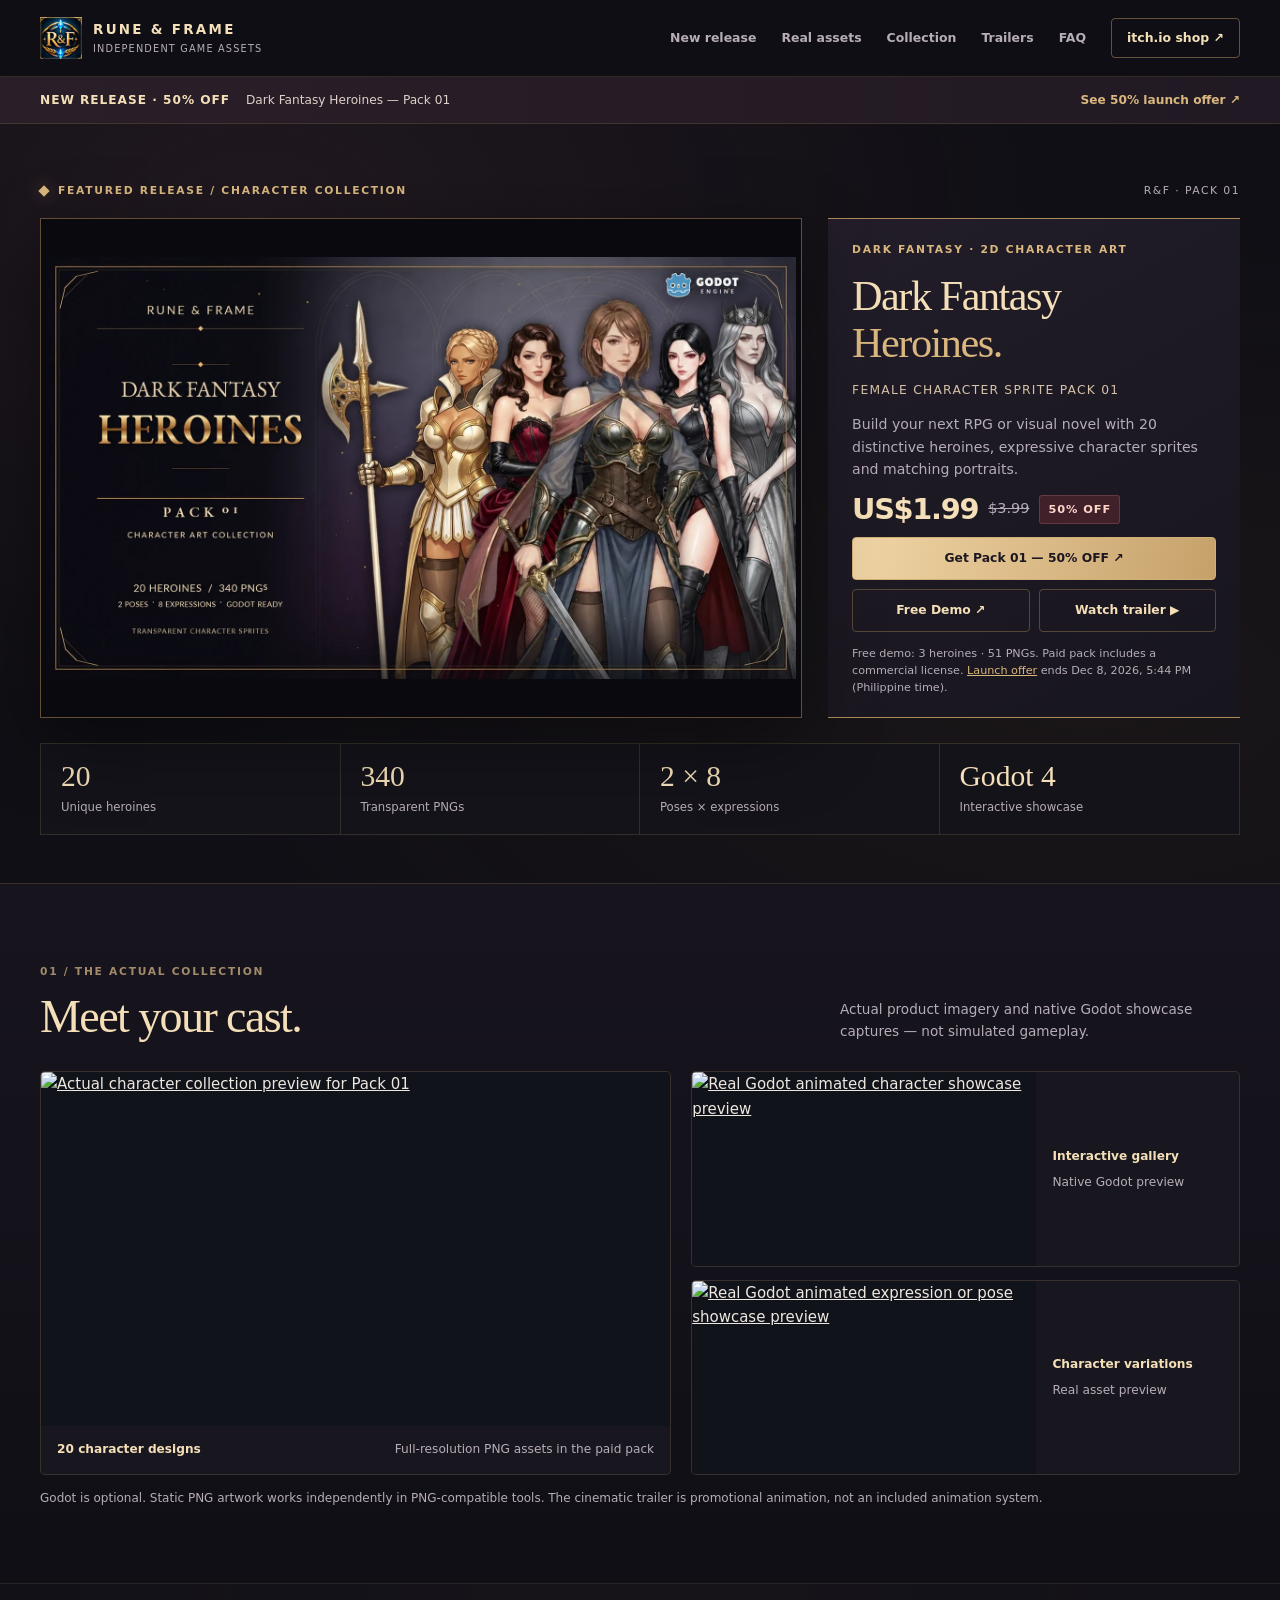
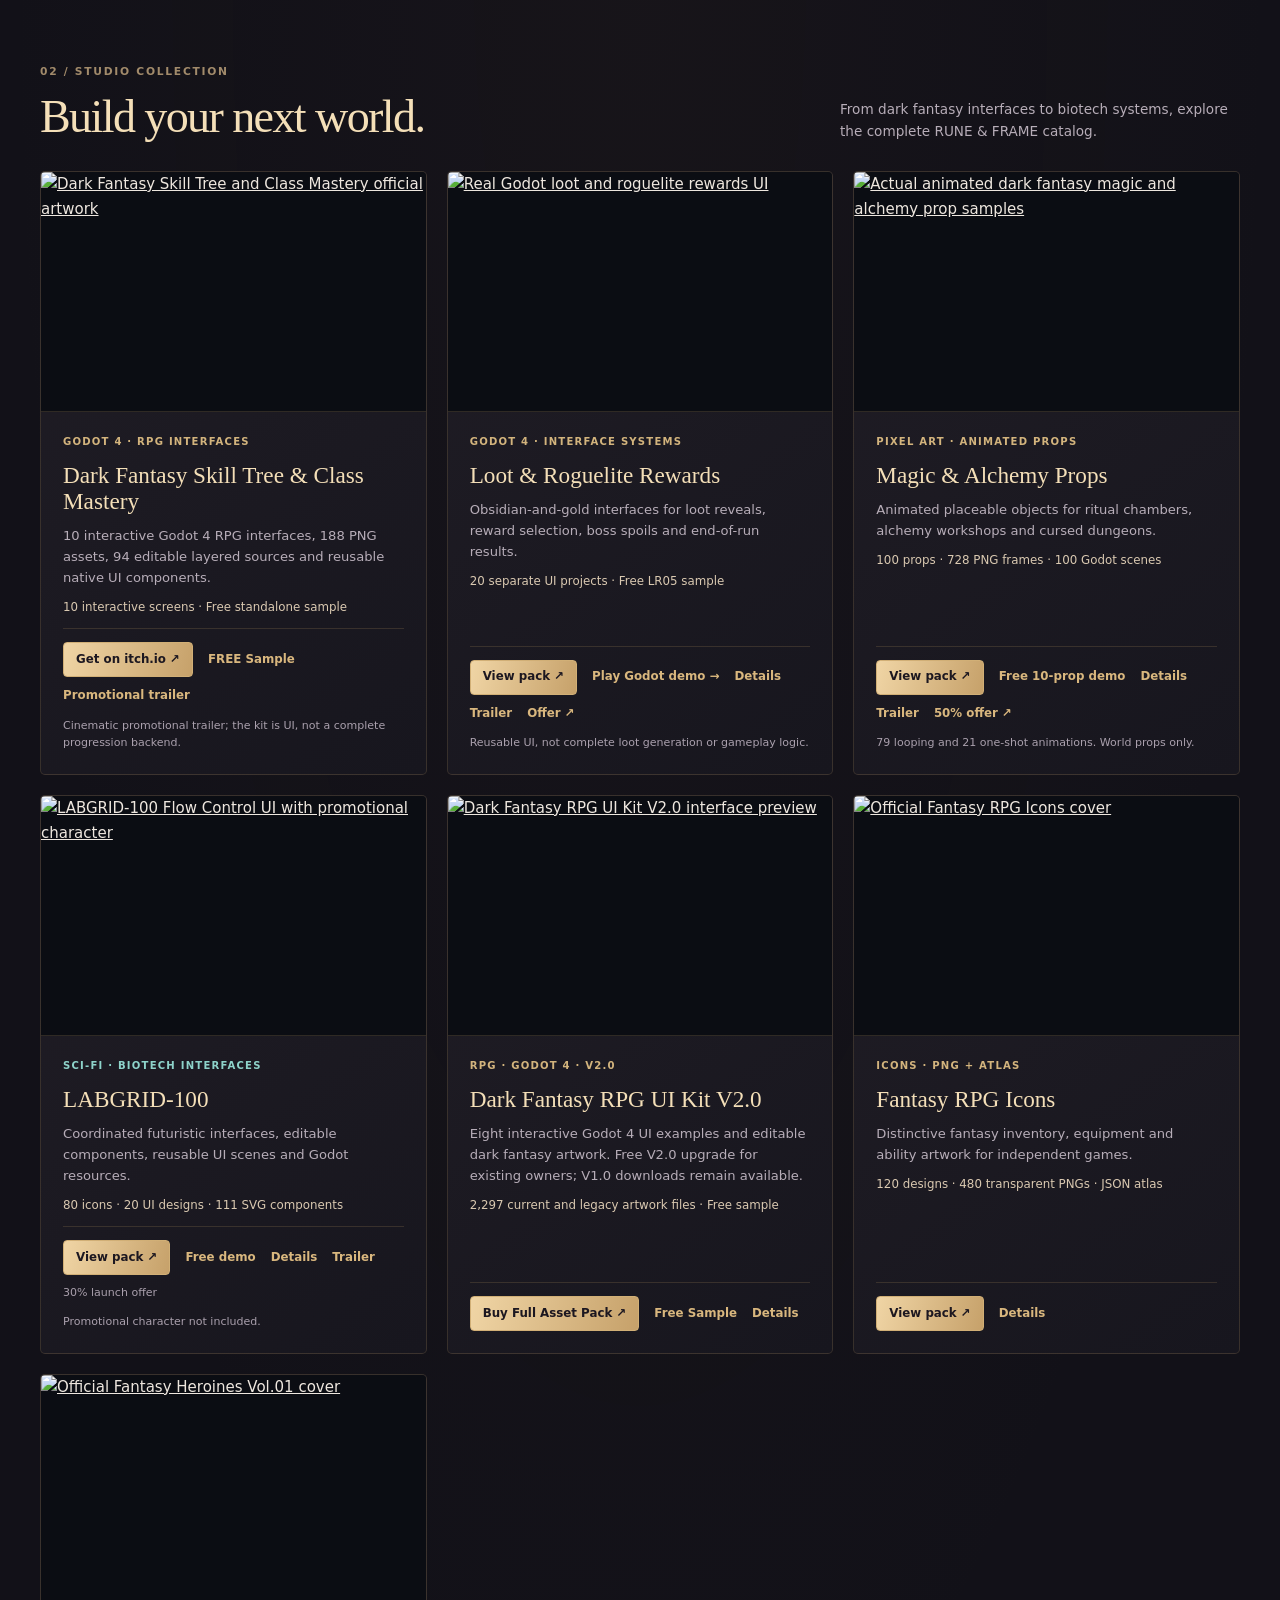
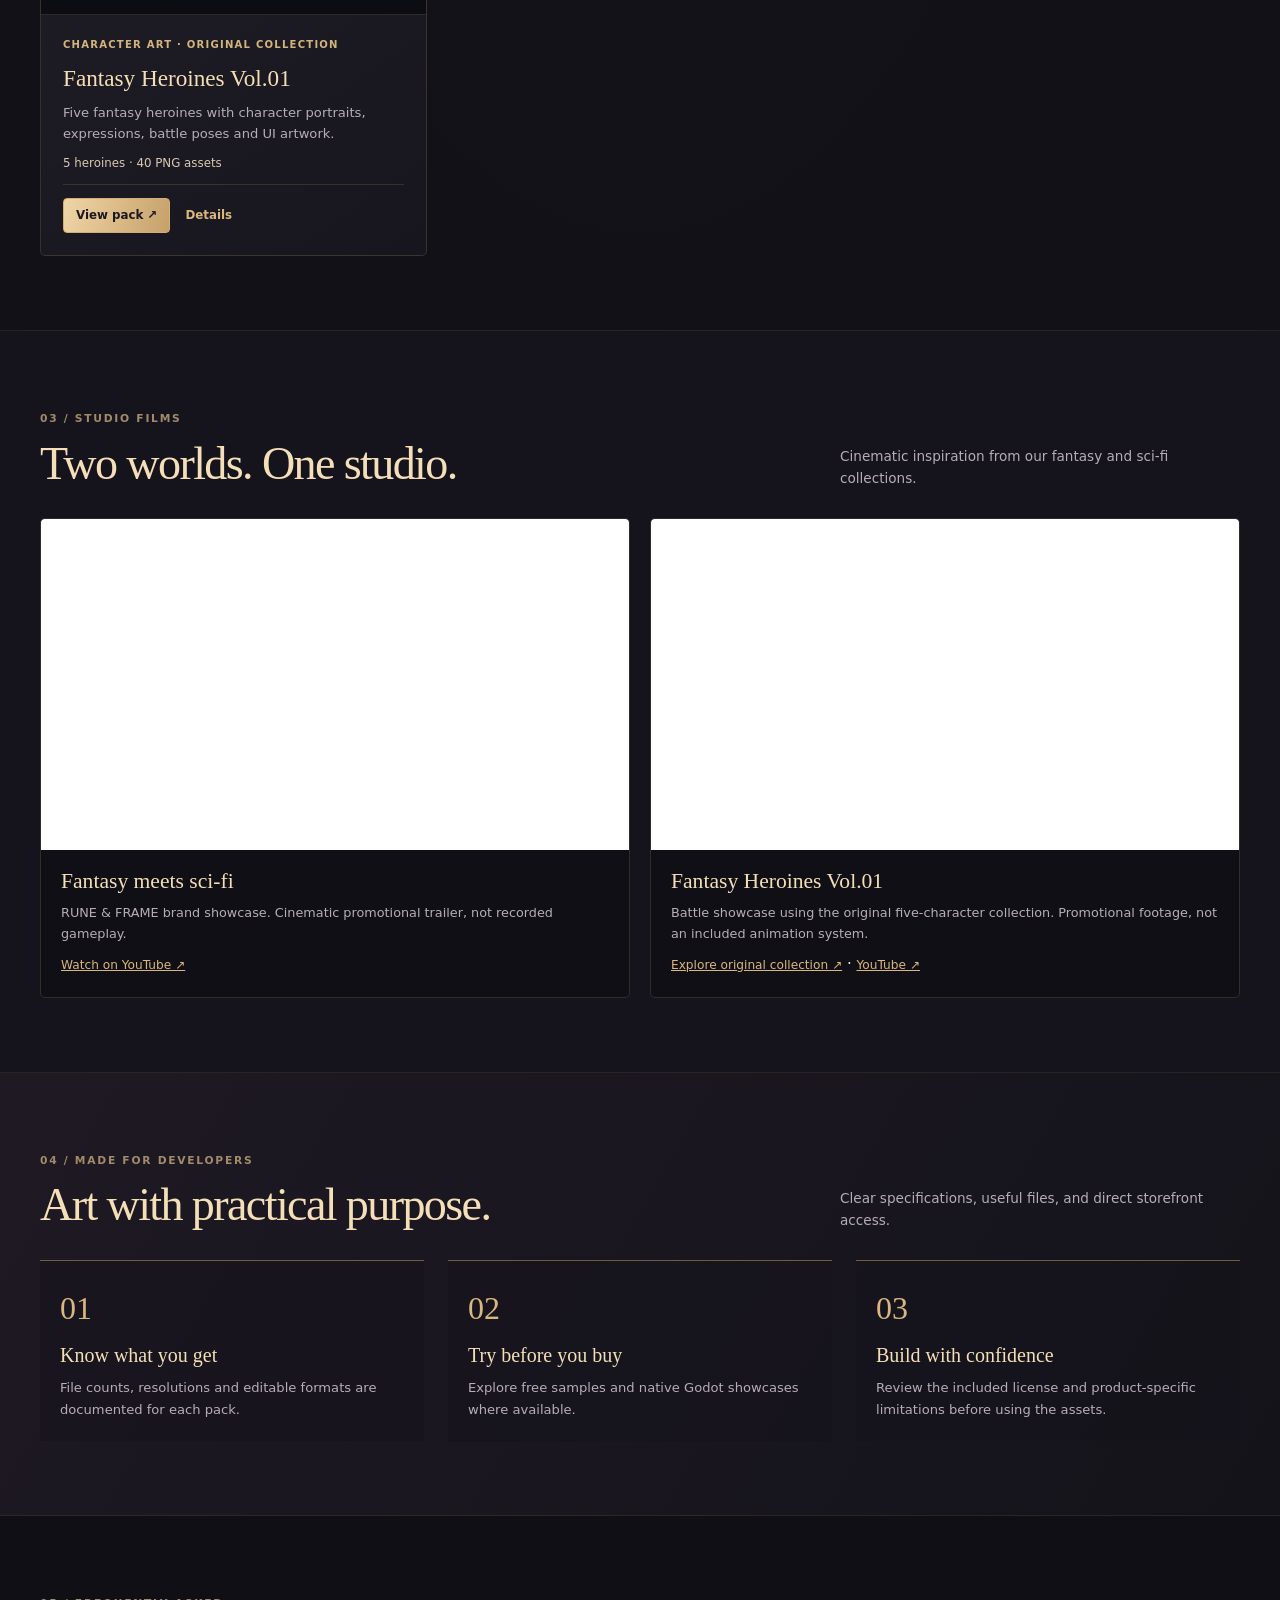
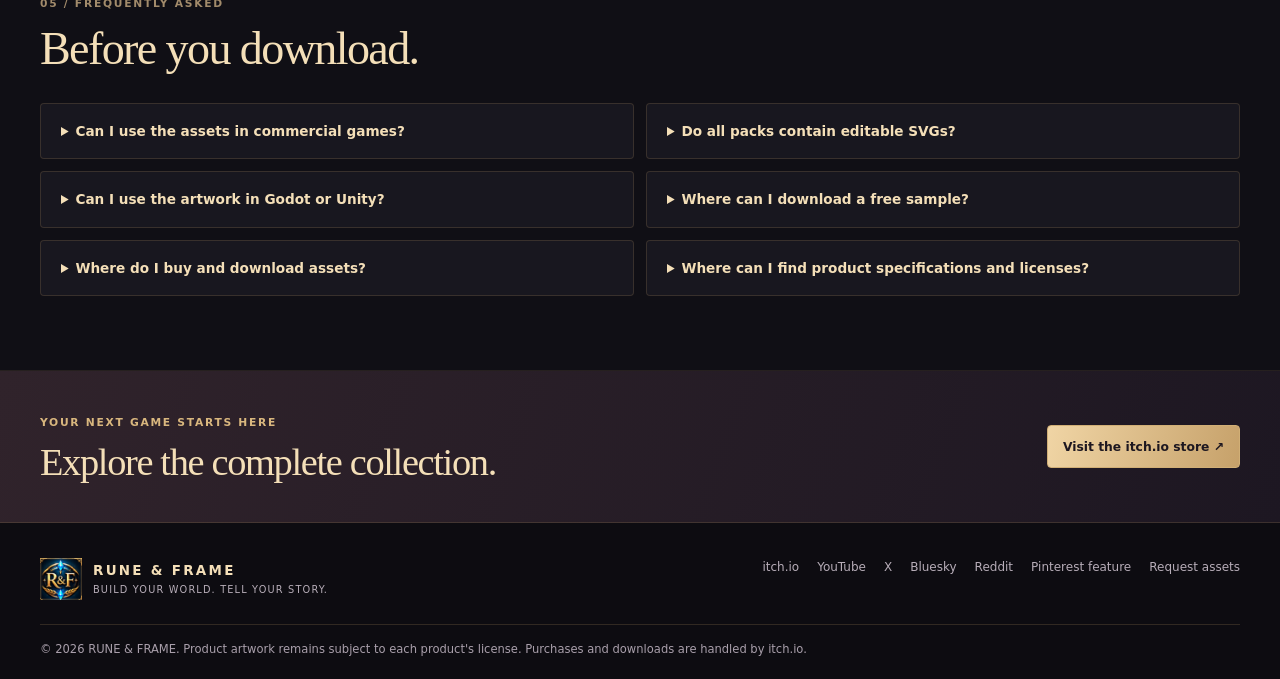
==== commit 50cc8ea2: "Feature Dark Fantasy RPG UI Kit V2.0" ====
--- a/index.html
+++ b/index.html
@@ -19,7 +19,7 @@
 <article class="card" id="loot-rewards"><a class="card-media" href="products/loot-roguelite-rewards.html"><img src="https://img.itch.zone/aW1hZ2UvNTM5NDUwNS8zMjQ4NTUyNS5wbmc=/original/UD5GiL.png" width="1280" height="720" alt="Real Godot loot and roguelite rewards UI" loading="lazy"></a><div class="card-content"><span class="tag">Godot 4 · Interface systems</span><h3><a href="products/loot-roguelite-rewards.html">Loot &amp; Roguelite Rewards</a></h3><p>Obsidian-and-gold interfaces for loot reveals, reward selection, boss spoils and end-of-run results.</p><div class="facts">20 separate UI projects · Free LR05 sample</div><div class="card-links"><a class="btn primary" href="https://andy0327.itch.io/loot-roguelite-rewards">View pack ↗</a><a href="demo/loot-roguelite-rewards/">Play Godot demo →</a><a href="products/loot-roguelite-rewards.html">Details</a><a href="https://www.youtube.com/shorts/9wYKs1iqCKk">Trailer</a><a href="https://itch.io/s/220906/loot-roguelite-rewards-50-launch-sale">Offer ↗</a></div><p class="fine">Reusable UI, not complete loot generation or gameplay logic.</p></div></article>
 <article class="card" id="magic-alchemy"><a class="card-media" href="products/dark-fantasy-magic-alchemy.html"><img src="https://img.itch.zone/aW1hZ2UvNTM4MDE3Ni8zMjM3ODk3MS5naWY=/original/5j9Prb.gif" width="1440" height="835" alt="Actual animated dark fantasy magic and alchemy prop samples" loading="lazy"></a><div class="card-content"><span class="tag">Pixel art · Animated props</span><h3><a href="products/dark-fantasy-magic-alchemy.html">Magic &amp; Alchemy Props</a></h3><p>Animated placeable objects for ritual chambers, alchemy workshops and cursed dungeons.</p><div class="facts">100 props · 728 PNG frames · 100 Godot scenes</div><div class="card-links"><a class="btn primary" href="https://andy0327.itch.io/dark-fantasy-magic-alchemy-props">View pack ↗</a><a href="https://andy0327.itch.io/dark-fantasy-magic-alchemy-props#demo">Free 10-prop demo</a><a href="products/dark-fantasy-magic-alchemy.html">Details</a><a href="https://www.youtube.com/watch?v=tUbl7zFExWA">Trailer</a><a data-dfma-sale hidden href="https://itch.io/s/218341/dark-fantasy-magic-alchemy-props-50-launch-sale">50% offer ↗</a></div><p class="fine">79 looping and 21 one-shot animations. World props only.</p></div></article>
 <article class="card" id="labgrid"><a class="card-media" href="products/sci-fi-biotech-ui.html"><img src="https://img.itch.zone/aW1hZ2UvNTMzMjkyMy8zMjA5NzAyNi5wbmc=/original/z1xemW.png" width="1672" height="941" alt="LABGRID-100 Flow Control UI with promotional character" loading="lazy"></a><div class="card-content"><span class="tag teal">Sci-fi · Biotech interfaces</span><h3><a href="products/sci-fi-biotech-ui.html">LABGRID-100</a></h3><p>Coordinated futuristic interfaces, editable components, reusable UI scenes and Godot resources.</p><div class="facts">80 icons · 20 UI designs · 111 SVG components</div><div class="card-links"><a class="btn primary" href="https://andy0327.itch.io/sci-fi-biotech-ui-kit">View pack ↗</a><a href="https://andy0327.itch.io/sci-fi-biotech-ui-kit">Free demo</a><a href="products/sci-fi-biotech-ui.html">Details</a><a href="https://youtu.be/tesOslS76bw">Trailer</a><span id="labgrid-offer" class="fine" hidden></span></div><p class="fine">Promotional character not included.</p></div></article>
-<article class="card"><a class="card-media" href="products/dark-fantasy-ui.html"><img src="https://img.itch.zone/aW1nLzMxODUzMTk3LnBuZw==/original/Rd0Pov.png" width="640" height="360" alt="Official Dark Fantasy RPG UI Kit cover" loading="lazy"></a><div class="card-content"><span class="tag">RPG · Modular UI</span><h3><a href="products/dark-fantasy-ui.html">Dark Fantasy RPG UI Kit</a></h3><p>Modular fantasy interfaces with editable SVG components, PNG exports and a Godot import helper.</p><div class="facts">48 UI families · 519 SVG components · 8 large panels</div><div class="card-links"><a class="btn primary" href="https://andy0327.itch.io/dark-fantasy-rpg-ui-kit">View pack ↗</a><a href="products/dark-fantasy-ui.html">Details</a></div></div></article>
+<article class="card"><a class="card-media" href="products/dark-fantasy-ui.html"><img src="https://img.itch.zone/aW1hZ2UvNTMwMjQ0Mi8zMjkwMjIzNS5wbmc=/original/CgHew1.png" width="640" height="360" alt="Dark Fantasy RPG UI Kit V2.0 interface preview" loading="lazy"></a><div class="card-content"><span class="tag">RPG · Godot 4 · V2.0</span><h3><a href="products/dark-fantasy-ui.html">Dark Fantasy RPG UI Kit V2.0</a></h3><p>Eight interactive Godot 4 UI examples and editable dark fantasy artwork. Free V2.0 upgrade for existing owners; V1.0 downloads remain available.</p><div class="facts">2,297 current and legacy artwork files · Free sample</div><div class="facts" data-p02-sale hidden>Black Friday: 50% OFF — $1.49 until December 3, 2026, 02:00 (UTC+8)</div><div class="card-links"><a class="btn primary" href="https://andy0327.itch.io/dark-fantasy-rpg-ui-kit">Buy Full Asset Pack ↗</a><a href="https://andy0327.itch.io/dark-fantasy-rpg-ui-kit#demo">Free Sample</a><a href="products/dark-fantasy-ui.html">Details</a></div></div></article>
 <article class="card"><a class="card-media" href="products/fantasy-rpg-icons.html"><img src="https://img.itch.zone/aW1nLzMxODA0NDY4LnBuZw==/original/d2bNH0.png" width="640" height="360" alt="Official Fantasy RPG Icons cover" loading="lazy"></a><div class="card-content"><span class="tag">Icons · PNG + atlas</span><h3><a href="products/fantasy-rpg-icons.html">Fantasy RPG Icons</a></h3><p>Distinctive fantasy inventory, equipment and ability artwork for independent games.</p><div class="facts">120 designs · 480 transparent PNGs · JSON atlas</div><div class="card-links"><a class="btn primary" href="https://andy0327.itch.io/fantasy-rpg-120-icons">View pack ↗</a><a href="products/fantasy-rpg-icons.html">Details</a></div></div></article>
 <article class="card"><a class="card-media" href="products/fantasy-heroines.html"><img src="https://img.itch.zone/aW1nLzMxOTM4NDEyLmpwZw==/original/Qi82A2.jpg" width="640" height="360" alt="Official Fantasy Heroines Vol.01 cover" loading="lazy"></a><div class="card-content"><span class="tag">Character art · Original collection</span><h3><a href="products/fantasy-heroines.html">Fantasy Heroines Vol.01</a></h3><p>Five fantasy heroines with character portraits, expressions, battle poses and UI artwork.</p><div class="facts">5 heroines · 40 PNG assets</div><div class="card-links"><a class="btn primary" href="https://andy0327.itch.io/fantasy-heroines-vol-01">View pack ↗</a><a href="products/fantasy-heroines.html">Details</a></div></div></article>
 </div></div></section>
@@ -29,4 +29,5 @@
 <section class="bottom-cta"><div class="shell"><div><span class="eyebrow">Your next game starts here</span><h2>Explore the complete collection.</h2></div><a class="btn primary" href="https://andy0327.itch.io/">Visit the itch.io store ↗</a></div></section></main>
 <footer class="site-footer"><div class="shell"><div class="foot-top"><a class="brand" href="./"><img src="assets/rune-frame-brand-logo.png" width="42" height="42" alt="" loading="lazy"><span><b>RUNE &amp; FRAME</b><small>Build your world. Tell your story.</small></span></a><nav class="footer-links" aria-label="Footer navigation"><a href="https://andy0327.itch.io/">itch.io</a><a href="https://www.youtube.com/@Andy-Ai-Creator">YouTube</a><a href="https://x.com/RuneAndFrame">X</a><a href="https://bsky.app/profile/runeframe.bsky.social">Bluesky</a><a href="https://www.reddit.com/user/RUNE-FRAME/">Reddit</a><a href="https://ph.pinterest.com/pin/225743000070433168/">Pinterest feature</a><a href="https://docs.google.com/forms/d/e/1FAIpQLSf0QEwL7qXO8iqDwx6BM_UU6n5BUySEif5l8Fo5z-U5pqGYqA/viewform">Request assets</a></nav></div><p class="legal">© 2026 RUNE &amp; FRAME. Product artwork remains subject to each product's license. Purchases and downloads are handled by itch.io.</p></div></footer>
 <script>(function(){const now=Date.now();const sale=now<Date.parse('2026-12-08T09:44:00Z');document.querySelectorAll('[data-heroines-sale]').forEach(el=>el.hidden=!sale);if(sale){document.querySelector('[data-sale-link]').href='https://itch.io/s/223874/dark-fantasy-heroines-launch-sale-50-off';document.querySelector('[data-sale-link]').textContent='See 50% launch offer ↗';document.querySelector('[data-buy]').textContent='Get Pack 01 — 50% OFF ↗'}if(now<Date.parse('2026-12-16T13:16:00Z'))document.querySelectorAll('[data-dfma-sale]').forEach(el=>el.hidden=false);if(now>=Date.parse('2026-11-11T00:00:00Z')&&now<Date.parse('2026-12-11T09:30:00Z')){const el=document.getElementById('labgrid-offer');el.textContent='30% launch offer';el.hidden=false}})();</script>
+<script>if(Date.now()<Date.parse('2026-12-02T18:00:00Z'))document.querySelectorAll('[data-p02-sale]').forEach(el=>el.hidden=false);</script>
 </body></html>
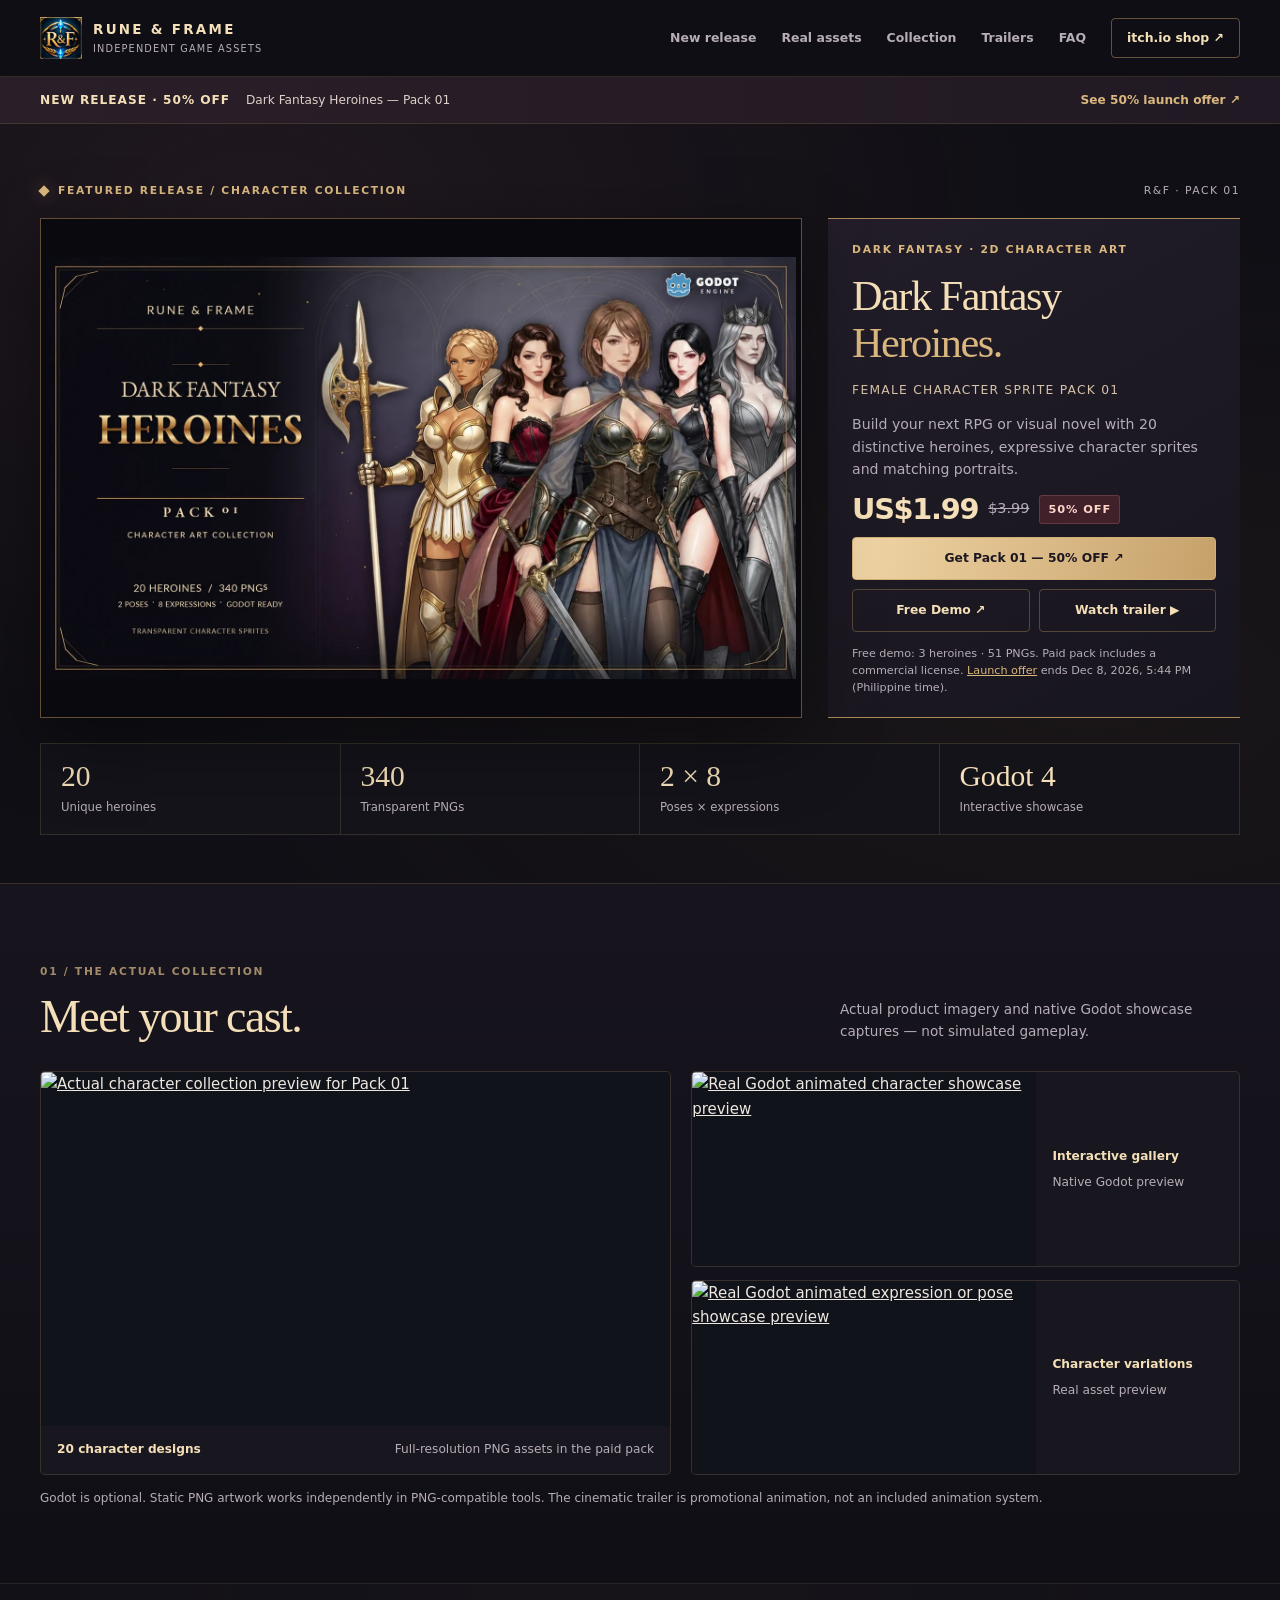
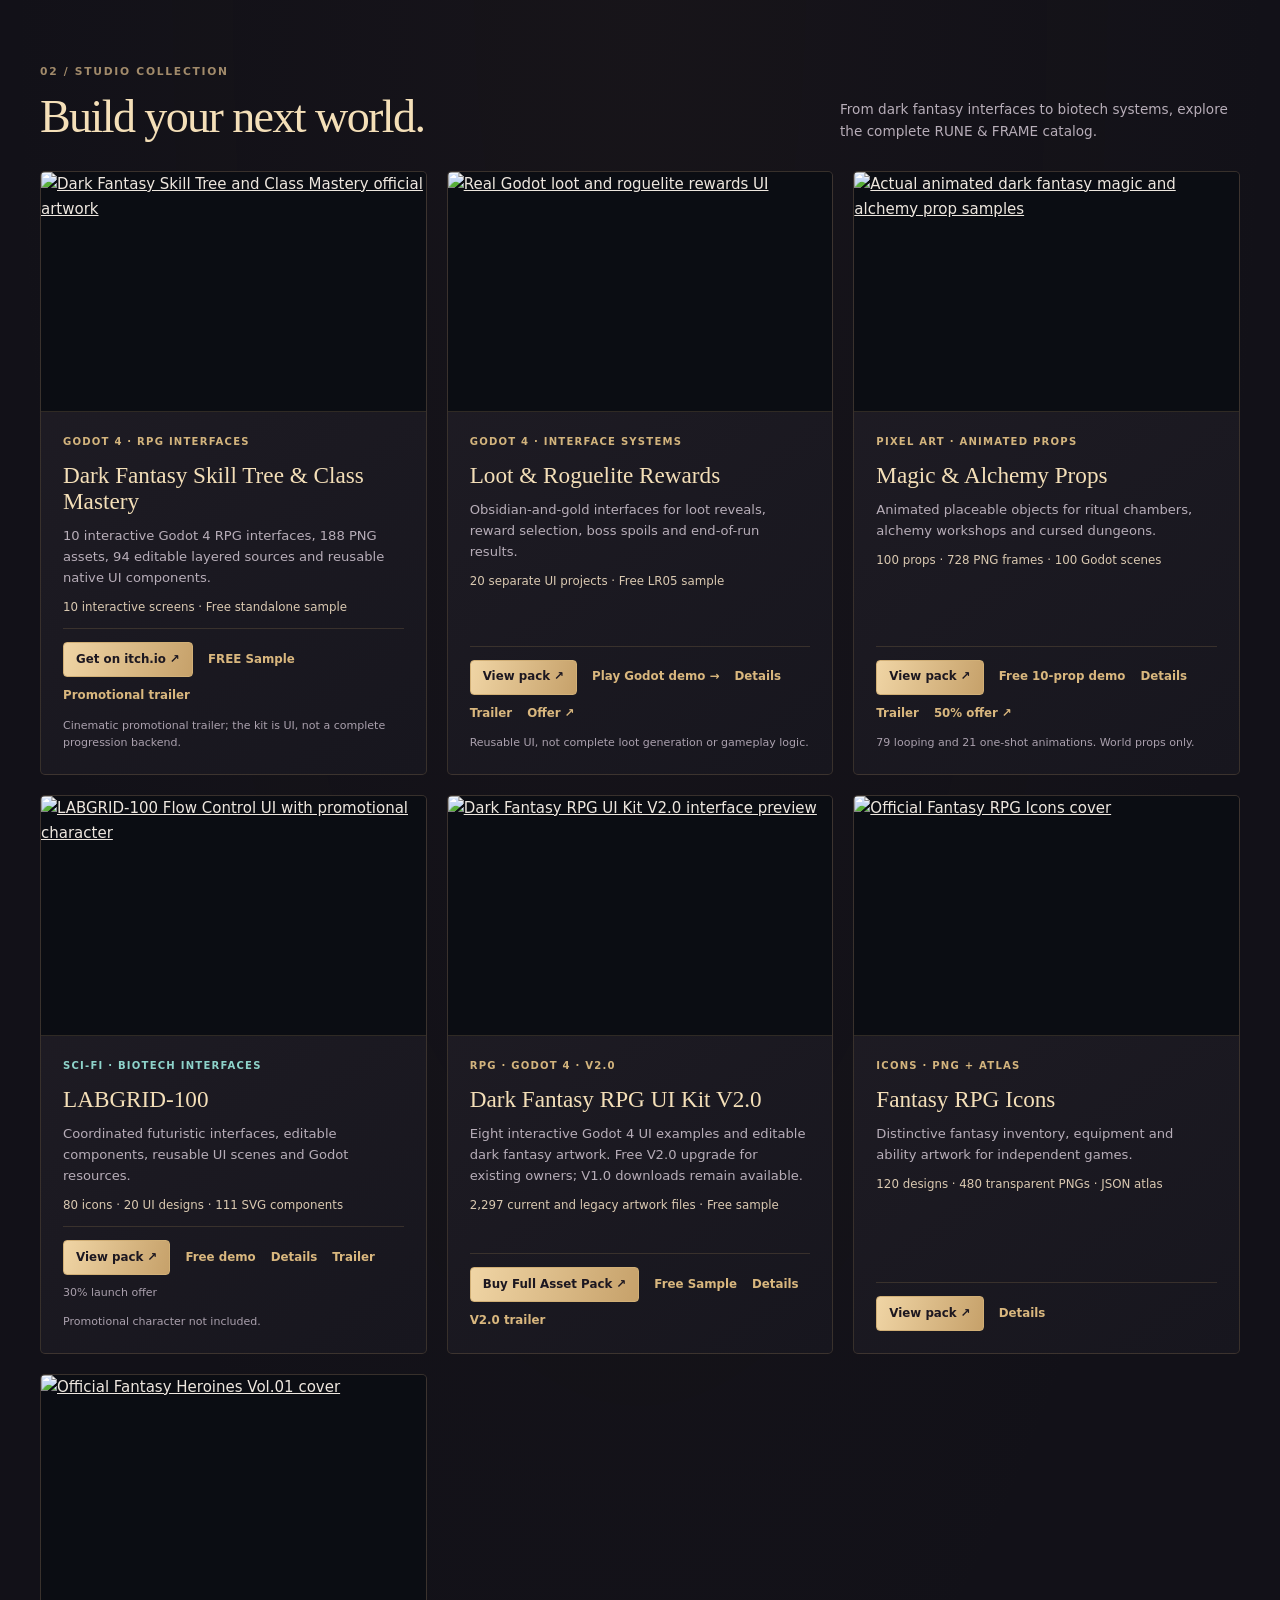
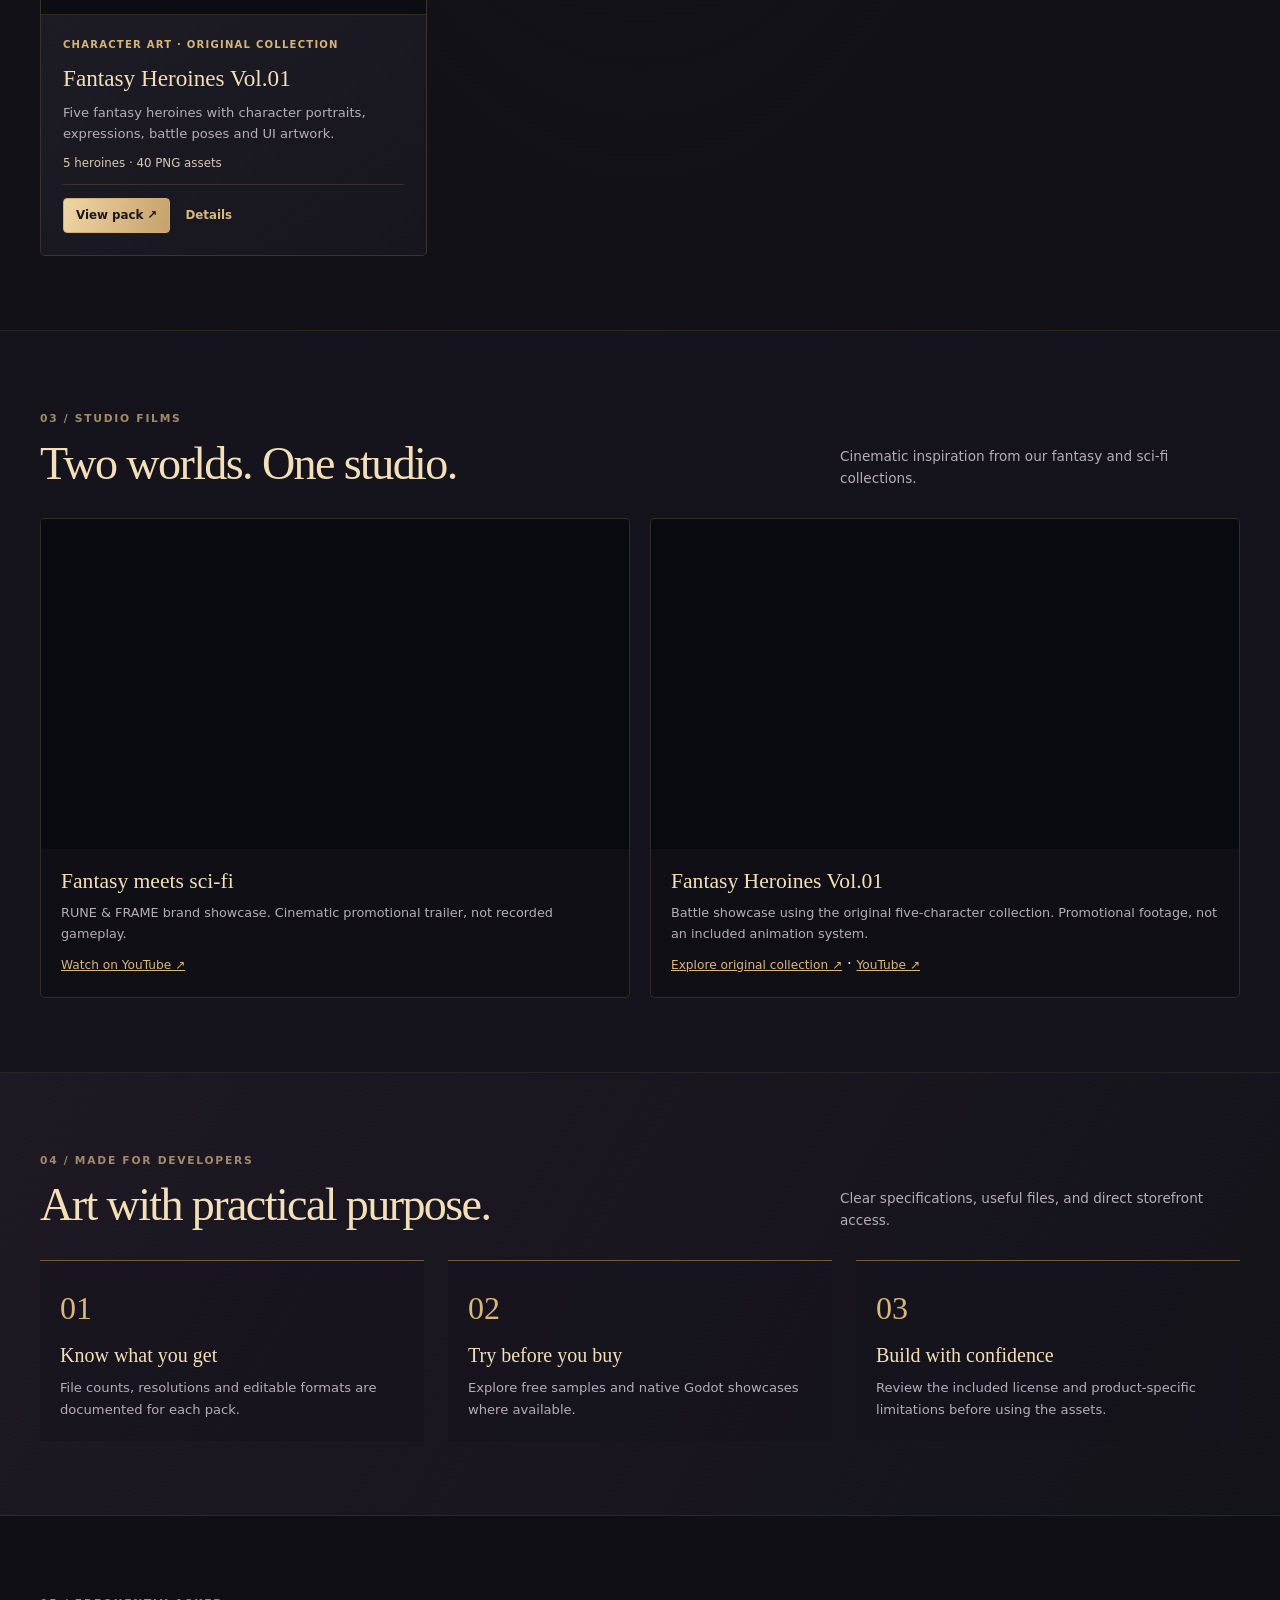
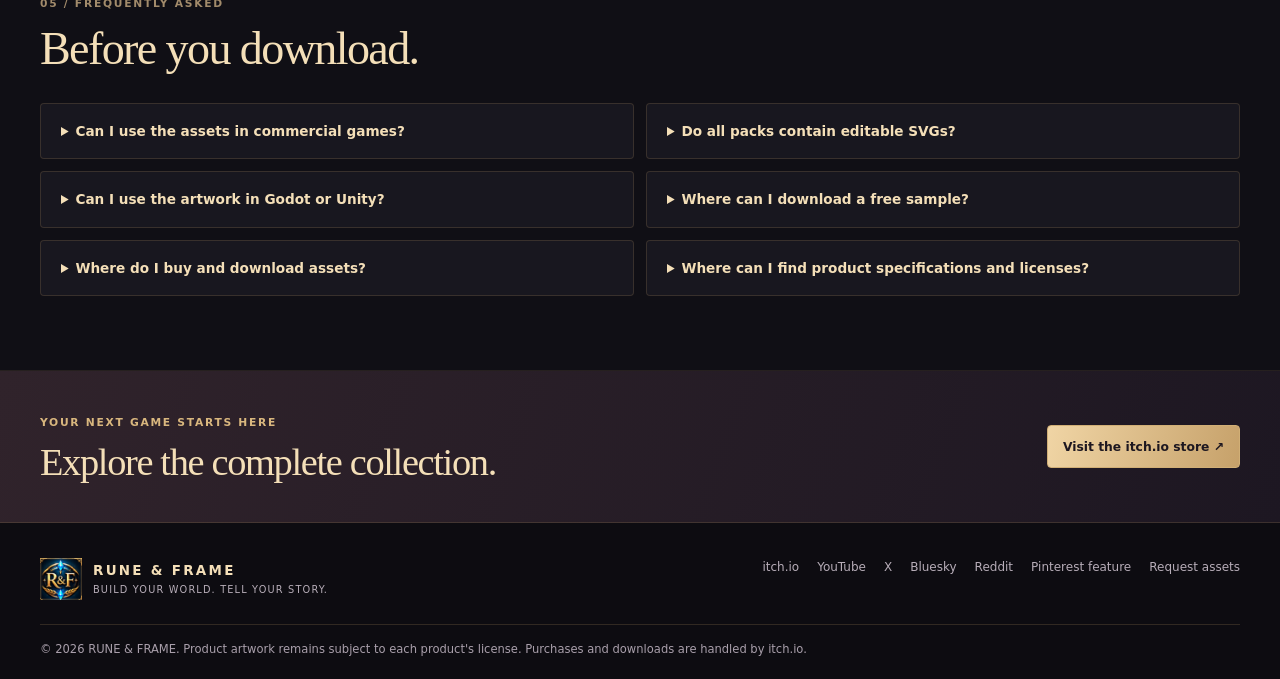
==== commit 2e6b6ad3: "Add Dark Fantasy UI V2.0 trailer" ====
--- a/index.html
+++ b/index.html
@@ -19,7 +19,7 @@
 <article class="card" id="loot-rewards"><a class="card-media" href="products/loot-roguelite-rewards.html"><img src="https://img.itch.zone/aW1hZ2UvNTM5NDUwNS8zMjQ4NTUyNS5wbmc=/original/UD5GiL.png" width="1280" height="720" alt="Real Godot loot and roguelite rewards UI" loading="lazy"></a><div class="card-content"><span class="tag">Godot 4 · Interface systems</span><h3><a href="products/loot-roguelite-rewards.html">Loot &amp; Roguelite Rewards</a></h3><p>Obsidian-and-gold interfaces for loot reveals, reward selection, boss spoils and end-of-run results.</p><div class="facts">20 separate UI projects · Free LR05 sample</div><div class="card-links"><a class="btn primary" href="https://andy0327.itch.io/loot-roguelite-rewards">View pack ↗</a><a href="demo/loot-roguelite-rewards/">Play Godot demo →</a><a href="products/loot-roguelite-rewards.html">Details</a><a href="https://www.youtube.com/shorts/9wYKs1iqCKk">Trailer</a><a href="https://itch.io/s/220906/loot-roguelite-rewards-50-launch-sale">Offer ↗</a></div><p class="fine">Reusable UI, not complete loot generation or gameplay logic.</p></div></article>
 <article class="card" id="magic-alchemy"><a class="card-media" href="products/dark-fantasy-magic-alchemy.html"><img src="https://img.itch.zone/aW1hZ2UvNTM4MDE3Ni8zMjM3ODk3MS5naWY=/original/5j9Prb.gif" width="1440" height="835" alt="Actual animated dark fantasy magic and alchemy prop samples" loading="lazy"></a><div class="card-content"><span class="tag">Pixel art · Animated props</span><h3><a href="products/dark-fantasy-magic-alchemy.html">Magic &amp; Alchemy Props</a></h3><p>Animated placeable objects for ritual chambers, alchemy workshops and cursed dungeons.</p><div class="facts">100 props · 728 PNG frames · 100 Godot scenes</div><div class="card-links"><a class="btn primary" href="https://andy0327.itch.io/dark-fantasy-magic-alchemy-props">View pack ↗</a><a href="https://andy0327.itch.io/dark-fantasy-magic-alchemy-props#demo">Free 10-prop demo</a><a href="products/dark-fantasy-magic-alchemy.html">Details</a><a href="https://www.youtube.com/watch?v=tUbl7zFExWA">Trailer</a><a data-dfma-sale hidden href="https://itch.io/s/218341/dark-fantasy-magic-alchemy-props-50-launch-sale">50% offer ↗</a></div><p class="fine">79 looping and 21 one-shot animations. World props only.</p></div></article>
 <article class="card" id="labgrid"><a class="card-media" href="products/sci-fi-biotech-ui.html"><img src="https://img.itch.zone/aW1hZ2UvNTMzMjkyMy8zMjA5NzAyNi5wbmc=/original/z1xemW.png" width="1672" height="941" alt="LABGRID-100 Flow Control UI with promotional character" loading="lazy"></a><div class="card-content"><span class="tag teal">Sci-fi · Biotech interfaces</span><h3><a href="products/sci-fi-biotech-ui.html">LABGRID-100</a></h3><p>Coordinated futuristic interfaces, editable components, reusable UI scenes and Godot resources.</p><div class="facts">80 icons · 20 UI designs · 111 SVG components</div><div class="card-links"><a class="btn primary" href="https://andy0327.itch.io/sci-fi-biotech-ui-kit">View pack ↗</a><a href="https://andy0327.itch.io/sci-fi-biotech-ui-kit">Free demo</a><a href="products/sci-fi-biotech-ui.html">Details</a><a href="https://youtu.be/tesOslS76bw">Trailer</a><span id="labgrid-offer" class="fine" hidden></span></div><p class="fine">Promotional character not included.</p></div></article>
-<article class="card"><a class="card-media" href="products/dark-fantasy-ui.html"><img src="https://img.itch.zone/aW1hZ2UvNTMwMjQ0Mi8zMjkwMjIzNS5wbmc=/original/CgHew1.png" width="640" height="360" alt="Dark Fantasy RPG UI Kit V2.0 interface preview" loading="lazy"></a><div class="card-content"><span class="tag">RPG · Godot 4 · V2.0</span><h3><a href="products/dark-fantasy-ui.html">Dark Fantasy RPG UI Kit V2.0</a></h3><p>Eight interactive Godot 4 UI examples and editable dark fantasy artwork. Free V2.0 upgrade for existing owners; V1.0 downloads remain available.</p><div class="facts">2,297 current and legacy artwork files · Free sample</div><div class="facts" data-p02-sale hidden>Black Friday: 50% OFF — $1.49 until December 3, 2026, 02:00 (UTC+8)</div><div class="card-links"><a class="btn primary" href="https://andy0327.itch.io/dark-fantasy-rpg-ui-kit">Buy Full Asset Pack ↗</a><a href="https://andy0327.itch.io/dark-fantasy-rpg-ui-kit#demo">Free Sample</a><a href="products/dark-fantasy-ui.html">Details</a></div></div></article>
+<article class="card"><a class="card-media" href="products/dark-fantasy-ui.html"><img src="https://img.itch.zone/aW1hZ2UvNTMwMjQ0Mi8zMjkwMjIzNS5wbmc=/original/CgHew1.png" width="640" height="360" alt="Dark Fantasy RPG UI Kit V2.0 interface preview" loading="lazy"></a><div class="card-content"><span class="tag">RPG · Godot 4 · V2.0</span><h3><a href="products/dark-fantasy-ui.html">Dark Fantasy RPG UI Kit V2.0</a></h3><p>Eight interactive Godot 4 UI examples and editable dark fantasy artwork. Free V2.0 upgrade for existing owners; V1.0 downloads remain available.</p><div class="facts">2,297 current and legacy artwork files · Free sample</div><div class="facts" data-p02-sale hidden>Black Friday: 50% OFF — $1.49 until December 3, 2026, 02:00 (UTC+8)</div><div class="card-links"><a class="btn primary" href="https://andy0327.itch.io/dark-fantasy-rpg-ui-kit">Buy Full Asset Pack ↗</a><a href="https://andy0327.itch.io/dark-fantasy-rpg-ui-kit#demo">Free Sample</a><a href="products/dark-fantasy-ui.html">Details</a><a href="https://www.youtube.com/watch?v=VOtQJ6T3Gsw">V2.0 trailer</a></div></div></article>
 <article class="card"><a class="card-media" href="products/fantasy-rpg-icons.html"><img src="https://img.itch.zone/aW1nLzMxODA0NDY4LnBuZw==/original/d2bNH0.png" width="640" height="360" alt="Official Fantasy RPG Icons cover" loading="lazy"></a><div class="card-content"><span class="tag">Icons · PNG + atlas</span><h3><a href="products/fantasy-rpg-icons.html">Fantasy RPG Icons</a></h3><p>Distinctive fantasy inventory, equipment and ability artwork for independent games.</p><div class="facts">120 designs · 480 transparent PNGs · JSON atlas</div><div class="card-links"><a class="btn primary" href="https://andy0327.itch.io/fantasy-rpg-120-icons">View pack ↗</a><a href="products/fantasy-rpg-icons.html">Details</a></div></div></article>
 <article class="card"><a class="card-media" href="products/fantasy-heroines.html"><img src="https://img.itch.zone/aW1nLzMxOTM4NDEyLmpwZw==/original/Qi82A2.jpg" width="640" height="360" alt="Official Fantasy Heroines Vol.01 cover" loading="lazy"></a><div class="card-content"><span class="tag">Character art · Original collection</span><h3><a href="products/fantasy-heroines.html">Fantasy Heroines Vol.01</a></h3><p>Five fantasy heroines with character portraits, expressions, battle poses and UI artwork.</p><div class="facts">5 heroines · 40 PNG assets</div><div class="card-links"><a class="btn primary" href="https://andy0327.itch.io/fantasy-heroines-vol-01">View pack ↗</a><a href="products/fantasy-heroines.html">Details</a></div></div></article>
 </div></div></section>
